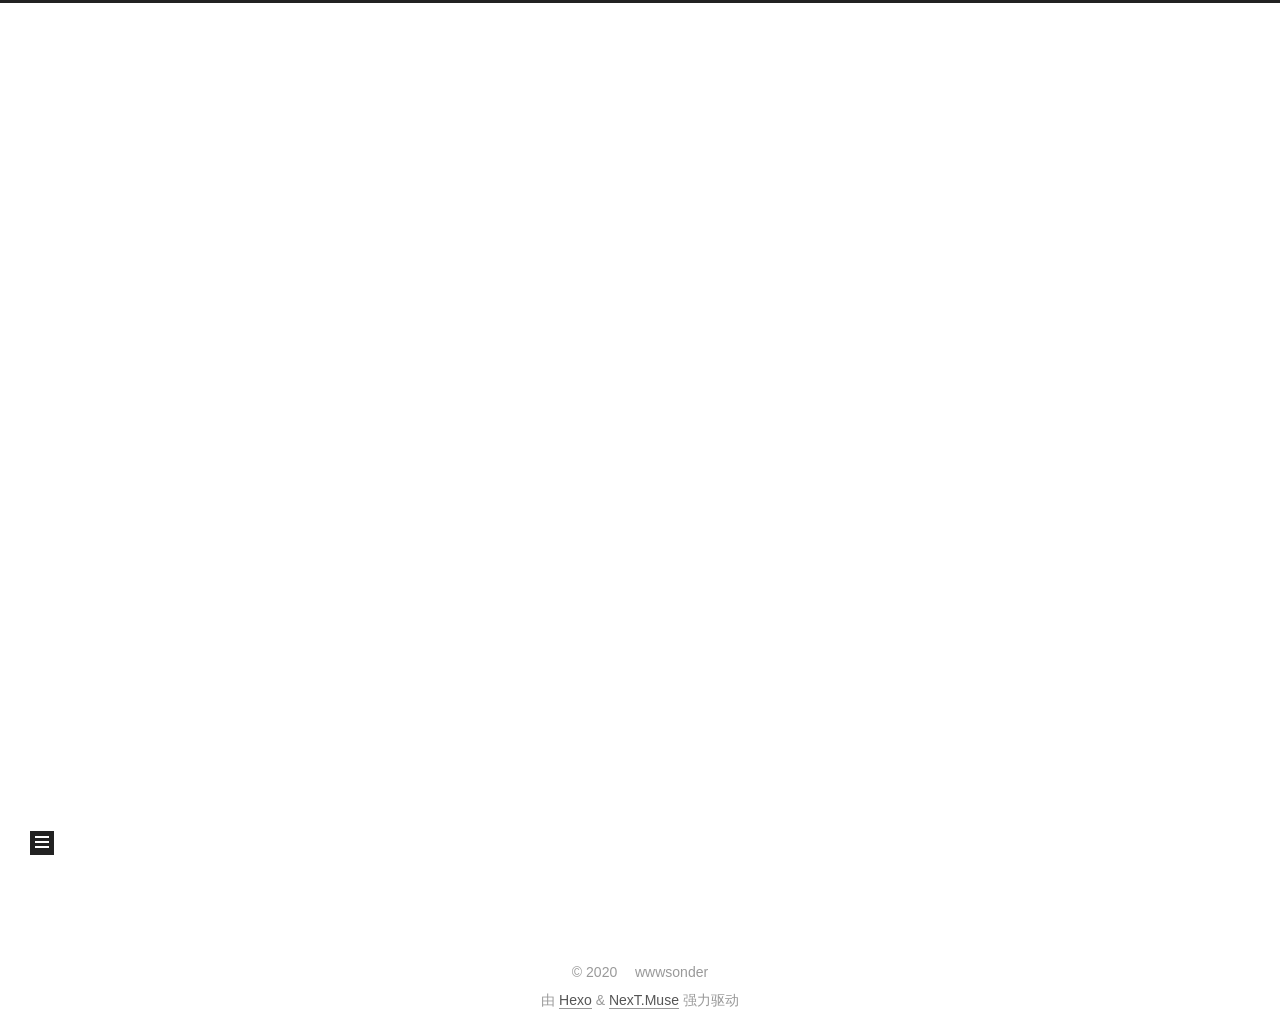
==== index.html @ 87270c8b "Site updated: 2020-07-28 03:51:58" ====
<!DOCTYPE html>
<html lang="zh-CN">
<head>
  <meta charset="UTF-8">
<meta name="viewport" content="width=device-width, initial-scale=1, maximum-scale=2">
<meta name="theme-color" content="#222">
<meta name="generator" content="Hexo 4.2.1">
  <link rel="apple-touch-icon" sizes="180x180" href="/images/apple-touch-icon-next.png">
  <link rel="icon" type="image/png" sizes="32x32" href="/images/favicon-32x32-next.png">
  <link rel="icon" type="image/png" sizes="16x16" href="/images/favicon-16x16-next.png">
  <link rel="mask-icon" href="/images/logo.svg" color="#222">

<link rel="stylesheet" href="/css/main.css">


<link rel="stylesheet" href="/lib/font-awesome/css/all.min.css">

<script id="hexo-configurations">
    var NexT = window.NexT || {};
    var CONFIG = {"hostname":"yoursite.com","root":"/","scheme":"Muse","version":"7.8.0","exturl":false,"sidebar":{"position":"left","display":"post","padding":18,"offset":12,"onmobile":false},"copycode":{"enable":false,"show_result":false,"style":null},"back2top":{"enable":true,"sidebar":false,"scrollpercent":false},"bookmark":{"enable":false,"color":"#222","save":"auto"},"fancybox":false,"mediumzoom":false,"lazyload":false,"pangu":false,"comments":{"style":"tabs","active":null,"storage":true,"lazyload":false,"nav":null},"algolia":{"hits":{"per_page":10},"labels":{"input_placeholder":"Search for Posts","hits_empty":"We didn't find any results for the search: ${query}","hits_stats":"${hits} results found in ${time} ms"}},"localsearch":{"enable":false,"trigger":"auto","top_n_per_article":1,"unescape":false,"preload":false},"motion":{"enable":true,"async":false,"transition":{"post_block":"fadeIn","post_header":"slideDownIn","post_body":"slideDownIn","coll_header":"slideLeftIn","sidebar":"slideUpIn"}}};
  </script>

  <meta name="description" content="测试一下">
<meta property="og:type" content="website">
<meta property="og:title" content="wwwsonder">
<meta property="og:url" content="http://yoursite.com/index.html">
<meta property="og:site_name" content="wwwsonder">
<meta property="og:description" content="测试一下">
<meta property="og:locale" content="zh_CN">
<meta property="article:author" content="wwwsonder">
<meta name="twitter:card" content="summary">

<link rel="canonical" href="http://yoursite.com/">


<script id="page-configurations">
  // https://hexo.io/docs/variables.html
  CONFIG.page = {
    sidebar: "",
    isHome : true,
    isPost : false,
    lang   : 'zh-CN'
  };
</script>

  <title>wwwsonder</title>
  






  <noscript>
  <style>
  .use-motion .brand,
  .use-motion .menu-item,
  .sidebar-inner,
  .use-motion .post-block,
  .use-motion .pagination,
  .use-motion .comments,
  .use-motion .post-header,
  .use-motion .post-body,
  .use-motion .collection-header { opacity: initial; }

  .use-motion .site-title,
  .use-motion .site-subtitle {
    opacity: initial;
    top: initial;
  }

  .use-motion .logo-line-before i { left: initial; }
  .use-motion .logo-line-after i { right: initial; }
  </style>
</noscript>

</head>

<body itemscope itemtype="http://schema.org/WebPage">
  <div class="container use-motion">
    <div class="headband"></div>

    <header class="header" itemscope itemtype="http://schema.org/WPHeader">
      <div class="header-inner"><div class="site-brand-container">
  <div class="site-nav-toggle">
    <div class="toggle" aria-label="切换导航栏">
      <span class="toggle-line toggle-line-first"></span>
      <span class="toggle-line toggle-line-middle"></span>
      <span class="toggle-line toggle-line-last"></span>
    </div>
  </div>

  <div class="site-meta">

    <a href="/" class="brand" rel="start">
      <span class="logo-line-before"><i></i></span>
      <h1 class="site-title">wwwsonder</h1>
      <span class="logo-line-after"><i></i></span>
    </a>
      <p class="site-subtitle" itemprop="description">夏忘机</p>
  </div>

  <div class="site-nav-right">
    <div class="toggle popup-trigger">
    </div>
  </div>
</div>




<nav class="site-nav">
  <ul id="menu" class="main-menu menu">
        <li class="menu-item menu-item-home">

    <a href="/" rel="section"><i class="fa fa-home fa-fw"></i>首页</a>

  </li>
        <li class="menu-item menu-item-archives">

    <a href="/archives/" rel="section"><i class="fa fa-archive fa-fw"></i>归档</a>

  </li>
  </ul>
</nav>




</div>
    </header>

    
  <div class="back-to-top">
    <i class="fa fa-arrow-up"></i>
    <span>0%</span>
  </div>


    <main class="main">
      <div class="main-inner">
        <div class="content-wrap">
          

          <div class="content index posts-expand">
            
      
  
  
  <article itemscope itemtype="http://schema.org/Article" class="post-block" lang="zh-CN">
    <link itemprop="mainEntityOfPage" href="http://yoursite.com/2020/07/28/%E5%BC%80%E5%BF%83%E6%B1%89%E5%A0%A1%E5%BA%97/">

    <span hidden itemprop="author" itemscope itemtype="http://schema.org/Person">
      <meta itemprop="image" content="/images/avatar.gif">
      <meta itemprop="name" content="wwwsonder">
      <meta itemprop="description" content="测试一下">
    </span>

    <span hidden itemprop="publisher" itemscope itemtype="http://schema.org/Organization">
      <meta itemprop="name" content="wwwsonder">
    </span>
      <header class="post-header">
        <h2 class="post-title" itemprop="name headline">
          
            <a href="/2020/07/28/%E5%BC%80%E5%BF%83%E6%B1%89%E5%A0%A1%E5%BA%97/" class="post-title-link" itemprop="url">开心汉堡店</a>
        </h2>

        <div class="post-meta">
            <span class="post-meta-item">
              <span class="post-meta-item-icon">
                <i class="far fa-calendar"></i>
              </span>
              <span class="post-meta-item-text">发表于</span>

              <time title="创建时间：2020-07-28 03:51:15" itemprop="dateCreated datePublished" datetime="2020-07-28T03:51:15+08:00">2020-07-28</time>
            </span>

          

        </div>
      </header>

    
    
    
    <div class="post-body" itemprop="articleBody">

      
          <p>开心汉堡店</p>
<p><img src="https://raw.githubusercontent.com/wwwsonder/ImageHosting/master/MBOsW78kK7D.jpg?token=AQLULP5TS2OM2IBVZEDFW4S7D4XQW" alt="三"></p>

      
    </div>

    
    
    
      <footer class="post-footer">
        <div class="post-eof"></div>
      </footer>
  </article>
  
  
  

      
  
  
  <article itemscope itemtype="http://schema.org/Article" class="post-block" lang="zh-CN">
    <link itemprop="mainEntityOfPage" href="http://yoursite.com/2020/07/22/hello,world/">

    <span hidden itemprop="author" itemscope itemtype="http://schema.org/Person">
      <meta itemprop="image" content="/images/avatar.gif">
      <meta itemprop="name" content="wwwsonder">
      <meta itemprop="description" content="测试一下">
    </span>

    <span hidden itemprop="publisher" itemscope itemtype="http://schema.org/Organization">
      <meta itemprop="name" content="wwwsonder">
    </span>
      <header class="post-header">
        <h2 class="post-title" itemprop="name headline">
          
            <a href="/2020/07/22/hello,world/" class="post-title-link" itemprop="url">hello,world</a>
        </h2>

        <div class="post-meta">
            <span class="post-meta-item">
              <span class="post-meta-item-icon">
                <i class="far fa-calendar"></i>
              </span>
              <span class="post-meta-item-text">发表于</span>

              <time title="创建时间：2020-07-22 20:30:23" itemprop="dateCreated datePublished" datetime="2020-07-22T20:30:23+08:00">2020-07-22</time>
            </span>

          

        </div>
      </header>

    
    
    
    <div class="post-body" itemprop="articleBody">

      
          <h2 id="hello-world"><a href="#hello-world" class="headerlink" title="hello,world"></a>hello,world</h2>
      
    </div>

    
    
    
      <footer class="post-footer">
        <div class="post-eof"></div>
      </footer>
  </article>
  
  
  


  



          </div>
          

<script>
  window.addEventListener('tabs:register', () => {
    let { activeClass } = CONFIG.comments;
    if (CONFIG.comments.storage) {
      activeClass = localStorage.getItem('comments_active') || activeClass;
    }
    if (activeClass) {
      let activeTab = document.querySelector(`a[href="#comment-${activeClass}"]`);
      if (activeTab) {
        activeTab.click();
      }
    }
  });
  if (CONFIG.comments.storage) {
    window.addEventListener('tabs:click', event => {
      if (!event.target.matches('.tabs-comment .tab-content .tab-pane')) return;
      let commentClass = event.target.classList[1];
      localStorage.setItem('comments_active', commentClass);
    });
  }
</script>

        </div>
          
  
  <div class="toggle sidebar-toggle">
    <span class="toggle-line toggle-line-first"></span>
    <span class="toggle-line toggle-line-middle"></span>
    <span class="toggle-line toggle-line-last"></span>
  </div>

  <aside class="sidebar">
    <div class="sidebar-inner">

      <ul class="sidebar-nav motion-element">
        <li class="sidebar-nav-toc">
          文章目录
        </li>
        <li class="sidebar-nav-overview">
          站点概览
        </li>
      </ul>

      <!--noindex-->
      <div class="post-toc-wrap sidebar-panel">
      </div>
      <!--/noindex-->

      <div class="site-overview-wrap sidebar-panel">
        <div class="site-author motion-element" itemprop="author" itemscope itemtype="http://schema.org/Person">
  <p class="site-author-name" itemprop="name">wwwsonder</p>
  <div class="site-description" itemprop="description">测试一下</div>
</div>
<div class="site-state-wrap motion-element">
  <nav class="site-state">
      <div class="site-state-item site-state-posts">
          <a href="/archives/">
        
          <span class="site-state-item-count">2</span>
          <span class="site-state-item-name">日志</span>
        </a>
      </div>
  </nav>
</div>



      </div>

    </div>
  </aside>
  <div id="sidebar-dimmer"></div>


      </div>
    </main>

    <footer class="footer">
      <div class="footer-inner">
        

        

<div class="copyright">
  
  &copy; 
  <span itemprop="copyrightYear">2020</span>
  <span class="with-love">
    <i class="fa fa-heart"></i>
  </span>
  <span class="author" itemprop="copyrightHolder">wwwsonder</span>
</div>
  <div class="powered-by">由 <a href="https://hexo.io/" class="theme-link" rel="noopener" target="_blank">Hexo</a> & <a href="https://muse.theme-next.org/" class="theme-link" rel="noopener" target="_blank">NexT.Muse</a> 强力驱动
  </div>

        








      </div>
    </footer>
  </div>

  
  <script src="/lib/anime.min.js"></script>
  <script src="/lib/velocity/velocity.min.js"></script>
  <script src="/lib/velocity/velocity.ui.min.js"></script>

<script src="/js/utils.js"></script>

<script src="/js/motion.js"></script>


<script src="/js/schemes/muse.js"></script>


<script src="/js/next-boot.js"></script>




  















  

  

</body>
</html>
---- css/main.css ----
:root {
  --body-bg-color: #fff;
  --content-bg-color: #fff;
  --card-bg-color: #f5f5f5;
  --text-color: #555;
  --blockquote-color: #666;
  --link-color: #555;
  --link-hover-color: #222;
  --brand-color: #fff;
  --brand-hover-color: #fff;
  --table-row-odd-bg-color: #f9f9f9;
  --table-row-hover-bg-color: #f5f5f5;
  --menu-item-bg-color: #f5f5f5;
  --btn-default-bg: #222;
  --btn-default-color: #fff;
  --btn-default-border-color: #222;
  --btn-default-hover-bg: #fff;
  --btn-default-hover-color: #222;
  --btn-default-hover-border-color: #222;
}
html {
  line-height: 1.15; /* 1 */
  -webkit-text-size-adjust: 100%; /* 2 */
}
body {
  margin: 0;
}
main {
  display: block;
}
h1 {
  font-size: 2em;
  margin: 0.67em 0;
}
hr {
  box-sizing: content-box; /* 1 */
  height: 0; /* 1 */
  overflow: visible; /* 2 */
}
pre {
  font-family: monospace, monospace; /* 1 */
  font-size: 1em; /* 2 */
}
a {
  background: transparent;
}
abbr[title] {
  border-bottom: none; /* 1 */
  text-decoration: underline; /* 2 */
  text-decoration: underline dotted; /* 2 */
}
b,
strong {
  font-weight: bolder;
}
code,
kbd,
samp {
  font-family: monospace, monospace; /* 1 */
  font-size: 1em; /* 2 */
}
small {
  font-size: 80%;
}
sub,
sup {
  font-size: 75%;
  line-height: 0;
  position: relative;
  vertical-align: baseline;
}
sub {
  bottom: -0.25em;
}
sup {
  top: -0.5em;
}
img {
  border-style: none;
}
button,
input,
optgroup,
select,
textarea {
  font-family: inherit; /* 1 */
  font-size: 100%; /* 1 */
  line-height: 1.15; /* 1 */
  margin: 0; /* 2 */
}
button,
input {
/* 1 */
  overflow: visible;
}
button,
select {
/* 1 */
  text-transform: none;
}
button,
[type='button'],
[type='reset'],
[type='submit'] {
  -webkit-appearance: button;
}
button::-moz-focus-inner,
[type='button']::-moz-focus-inner,
[type='reset']::-moz-focus-inner,
[type='submit']::-moz-focus-inner {
  border-style: none;
  padding: 0;
}
button:-moz-focusring,
[type='button']:-moz-focusring,
[type='reset']:-moz-focusring,
[type='submit']:-moz-focusring {
  outline: 1px dotted ButtonText;
}
fieldset {
  padding: 0.35em 0.75em 0.625em;
}
legend {
  box-sizing: border-box; /* 1 */
  color: inherit; /* 2 */
  display: table; /* 1 */
  max-width: 100%; /* 1 */
  padding: 0; /* 3 */
  white-space: normal; /* 1 */
}
progress {
  vertical-align: baseline;
}
textarea {
  overflow: auto;
}
[type='checkbox'],
[type='radio'] {
  box-sizing: border-box; /* 1 */
  padding: 0; /* 2 */
}
[type='number']::-webkit-inner-spin-button,
[type='number']::-webkit-outer-spin-button {
  height: auto;
}
[type='search'] {
  outline-offset: -2px; /* 2 */
  -webkit-appearance: textfield; /* 1 */
}
[type='search']::-webkit-search-decoration {
  -webkit-appearance: none;
}
::-webkit-file-upload-button {
  font: inherit; /* 2 */
  -webkit-appearance: button; /* 1 */
}
details {
  display: block;
}
summary {
  display: list-item;
}
template {
  display: none;
}
[hidden] {
  display: none;
}
::selection {
  background: #262a30;
  color: #eee;
}
html,
body {
  height: 100%;
}
body {
  background: var(--body-bg-color);
  color: var(--text-color);
  font-family: 'Lato', "PingFang SC", "Microsoft YaHei", sans-serif;
  font-size: 1em;
  line-height: 2;
}
@media (max-width: 991px) {
  body {
    padding-left: 0 !important;
    padding-right: 0 !important;
  }
}
h1,
h2,
h3,
h4,
h5,
h6 {
  font-family: 'Lato', "PingFang SC", "Microsoft YaHei", sans-serif;
  font-weight: bold;
  line-height: 1.5;
  margin: 20px 0 15px;
}
h1 {
  font-size: 1.5em;
}
h2 {
  font-size: 1.375em;
}
h3 {
  font-size: 1.25em;
}
h4 {
  font-size: 1.125em;
}
h5 {
  font-size: 1em;
}
h6 {
  font-size: 0.875em;
}
p {
  margin: 0 0 20px 0;
}
a,
span.exturl {
  border-bottom: 1px solid #999;
  color: var(--link-color);
  outline: 0;
  text-decoration: none;
  overflow-wrap: break-word;
  word-wrap: break-word;
  cursor: pointer;
}
a:hover,
span.exturl:hover {
  border-bottom-color: var(--link-hover-color);
  color: var(--link-hover-color);
}
iframe,
img,
video {
  display: block;
  margin-left: auto;
  margin-right: auto;
  max-width: 100%;
}
hr {
  background-image: repeating-linear-gradient(-45deg, #ddd, #ddd 4px, transparent 4px, transparent 8px);
  border: 0;
  height: 3px;
  margin: 40px 0;
}
blockquote {
  border-left: 4px solid #ddd;
  color: var(--blockquote-color);
  margin: 0;
  padding: 0 15px;
}
blockquote cite::before {
  content: '-';
  padding: 0 5px;
}
dt {
  font-weight: bold;
}
dd {
  margin: 0;
  padding: 0;
}
kbd {
  background-color: #f5f5f5;
  background-image: linear-gradient(#eee, #fff, #eee);
  border: 1px solid #ccc;
  border-radius: 0.2em;
  box-shadow: 0.1em 0.1em 0.2em rgba(0,0,0,0.1);
  color: #555;
  font-family: inherit;
  padding: 0.1em 0.3em;
  white-space: nowrap;
}
.table-container {
  overflow: auto;
}
table {
  border-collapse: collapse;
  border-spacing: 0;
  font-size: 0.875em;
  margin: 0 0 20px 0;
  width: 100%;
}
tbody tr:nth-of-type(odd) {
  background: var(--table-row-odd-bg-color);
}
tbody tr:hover {
  background: var(--table-row-hover-bg-color);
}
caption,
th,
td {
  font-weight: normal;
  padding: 8px;
  vertical-align: middle;
}
th,
td {
  border: 1px solid #ddd;
  border-bottom: 3px solid #ddd;
}
th {
  font-weight: 700;
  padding-bottom: 10px;
}
td {
  border-bottom-width: 1px;
}
.btn {
  background: var(--btn-default-bg);
  border: 2px solid var(--btn-default-border-color);
  border-radius: 0;
  color: var(--btn-default-color);
  display: inline-block;
  font-size: 0.875em;
  line-height: 2;
  padding: 0 20px;
  text-decoration: none;
  transition-property: background-color;
  transition-delay: 0s;
  transition-duration: 0.2s;
  transition-timing-function: ease-in-out;
}
.btn:hover {
  background: var(--btn-default-hover-bg);
  border-color: var(--btn-default-hover-border-color);
  color: var(--btn-default-hover-color);
}
.btn + .btn {
  margin: 0 0 8px 8px;
}
.btn .fa-fw {
  text-align: left;
  width: 1.285714285714286em;
}
.toggle {
  line-height: 0;
}
.toggle .toggle-line {
  background: #fff;
  display: inline-block;
  height: 2px;
  left: 0;
  position: relative;
  top: 0;
  transition: all 0.4s;
  vertical-align: top;
  width: 100%;
}
.toggle .toggle-line:not(:first-child) {
  margin-top: 3px;
}
.toggle.toggle-arrow .toggle-line-first {
  left: 50%;
  top: 2px;
  transform: rotate(45deg);
  width: 50%;
}
.toggle.toggle-arrow .toggle-line-middle {
  left: 2px;
  width: 90%;
}
.toggle.toggle-arrow .toggle-line-last {
  left: 50%;
  top: -2px;
  transform: rotate(-45deg);
  width: 50%;
}
.toggle.toggle-close .toggle-line-first {
  transform: rotate(-45deg);
  top: 5px;
}
.toggle.toggle-close .toggle-line-middle {
  opacity: 0;
}
.toggle.toggle-close .toggle-line-last {
  transform: rotate(45deg);
  top: -5px;
}
.highlight,
pre {
  background: #f7f7f7;
  color: #4d4d4c;
  line-height: 1.6;
  margin: 0 auto 20px;
}
pre,
code {
  font-family: consolas, Menlo, monospace, "PingFang SC", "Microsoft YaHei";
}
code {
  background: #eee;
  border-radius: 3px;
  color: #555;
  padding: 2px 4px;
  overflow-wrap: break-word;
  word-wrap: break-word;
}
.highlight *::selection {
  background: #d6d6d6;
}
.highlight pre {
  border: 0;
  margin: 0;
  padding: 10px 0;
}
.highlight table {
  border: 0;
  margin: 0;
  width: auto;
}
.highlight td {
  border: 0;
  padding: 0;
}
.highlight figcaption {
  background: #eff2f3;
  color: #4d4d4c;
  display: flex;
  font-size: 0.875em;
  justify-content: space-between;
  line-height: 1.2;
  padding: 0.5em;
}
.highlight figcaption a {
  color: #4d4d4c;
}
.highlight figcaption a:hover {
  border-bottom-color: #4d4d4c;
}
.highlight .gutter {
  -moz-user-select: none;
  -ms-user-select: none;
  -webkit-user-select: none;
  user-select: none;
}
.highlight .gutter pre {
  background: #eff2f3;
  color: #869194;
  padding-left: 10px;
  padding-right: 10px;
  text-align: right;
}
.highlight .code pre {
  background: #f7f7f7;
  padding-left: 10px;
  width: 100%;
}
.gist table {
  width: auto;
}
.gist table td {
  border: 0;
}
pre {
  overflow: auto;
  padding: 10px;
}
pre code {
  background: none;
  color: #4d4d4c;
  font-size: 0.875em;
  padding: 0;
  text-shadow: none;
}
pre .deletion {
  background: #fdd;
}
pre .addition {
  background: #dfd;
}
pre .meta {
  color: #eab700;
  -moz-user-select: none;
  -ms-user-select: none;
  -webkit-user-select: none;
  user-select: none;
}
pre .comment {
  color: #8e908c;
}
pre .variable,
pre .attribute,
pre .tag,
pre .name,
pre .regexp,
pre .ruby .constant,
pre .xml .tag .title,
pre .xml .pi,
pre .xml .doctype,
pre .html .doctype,
pre .css .id,
pre .css .class,
pre .css .pseudo {
  color: #c82829;
}
pre .number,
pre .preprocessor,
pre .built_in,
pre .builtin-name,
pre .literal,
pre .params,
pre .constant,
pre .command {
  color: #f5871f;
}
pre .ruby .class .title,
pre .css .rules .attribute,
pre .string,
pre .symbol,
pre .value,
pre .inheritance,
pre .header,
pre .ruby .symbol,
pre .xml .cdata,
pre .special,
pre .formula {
  color: #718c00;
}
pre .title,
pre .css .hexcolor {
  color: #3e999f;
}
pre .function,
pre .python .decorator,
pre .python .title,
pre .ruby .function .title,
pre .ruby .title .keyword,
pre .perl .sub,
pre .javascript .title,
pre .coffeescript .title {
  color: #4271ae;
}
pre .keyword,
pre .javascript .function {
  color: #8959a8;
}
.blockquote-center {
  border-left: none;
  margin: 40px 0;
  padding: 0;
  position: relative;
  text-align: center;
}
.blockquote-center .fa {
  display: block;
  opacity: 0.6;
  position: absolute;
  width: 100%;
}
.blockquote-center .fa-quote-left {
  border-top: 1px solid #ccc;
  text-align: left;
  top: -20px;
}
.blockquote-center .fa-quote-right {
  border-bottom: 1px solid #ccc;
  text-align: right;
  bottom: -20px;
}
.blockquote-center p,
.blockquote-center div {
  text-align: center;
}
.post-body .group-picture img {
  margin: 0 auto;
  padding: 0 3px;
}
.group-picture-row {
  margin-bottom: 6px;
  overflow: hidden;
}
.group-picture-column {
  float: left;
  margin-bottom: 10px;
}
.post-body .label {
  color: #555;
  display: inline;
  padding: 0 2px;
}
.post-body .label.default {
  background: #f0f0f0;
}
.post-body .label.primary {
  background: #efe6f7;
}
.post-body .label.info {
  background: #e5f2f8;
}
.post-body .label.success {
  background: #e7f4e9;
}
.post-body .label.warning {
  background: #fcf6e1;
}
.post-body .label.danger {
  background: #fae8eb;
}
.post-body .tabs {
  margin-bottom: 20px;
}
.post-body .tabs,
.tabs-comment {
  display: block;
  padding-top: 10px;
  position: relative;
}
.post-body .tabs ul.nav-tabs,
.tabs-comment ul.nav-tabs {
  display: flex;
  flex-wrap: wrap;
  margin: 0;
  margin-bottom: -1px;
  padding: 0;
}
@media (max-width: 413px) {
  .post-body .tabs ul.nav-tabs,
  .tabs-comment ul.nav-tabs {
    display: block;
    margin-bottom: 5px;
  }
}
.post-body .tabs ul.nav-tabs li.tab,
.tabs-comment ul.nav-tabs li.tab {
  border-bottom: 1px solid #ddd;
  border-left: 1px solid transparent;
  border-right: 1px solid transparent;
  border-top: 3px solid transparent;
  flex-grow: 1;
  list-style-type: none;
  border-radius: 0 0 0 0;
}
@media (max-width: 413px) {
  .post-body .tabs ul.nav-tabs li.tab,
  .tabs-comment ul.nav-tabs li.tab {
    border-bottom: 1px solid transparent;
    border-left: 3px solid transparent;
    border-right: 1px solid transparent;
    border-top: 1px solid transparent;
  }
}
@media (max-width: 413px) {
  .post-body .tabs ul.nav-tabs li.tab,
  .tabs-comment ul.nav-tabs li.tab {
    border-radius: 0;
  }
}
.post-body .tabs ul.nav-tabs li.tab a,
.tabs-comment ul.nav-tabs li.tab a {
  border-bottom: initial;
  display: block;
  line-height: 1.8;
  outline: 0;
  padding: 0.25em 0.75em;
  text-align: center;
  transition-delay: 0s;
  transition-duration: 0.2s;
  transition-timing-function: ease-out;
}
.post-body .tabs ul.nav-tabs li.tab a i,
.tabs-comment ul.nav-tabs li.tab a i {
  width: 1.285714285714286em;
}
.post-body .tabs ul.nav-tabs li.tab.active,
.tabs-comment ul.nav-tabs li.tab.active {
  border-bottom: 1px solid transparent;
  border-left: 1px solid #ddd;
  border-right: 1px solid #ddd;
  border-top: 3px solid #fc6423;
}
@media (max-width: 413px) {
  .post-body .tabs ul.nav-tabs li.tab.active,
  .tabs-comment ul.nav-tabs li.tab.active {
    border-bottom: 1px solid #ddd;
    border-left: 3px solid #fc6423;
    border-right: 1px solid #ddd;
    border-top: 1px solid #ddd;
  }
}
.post-body .tabs ul.nav-tabs li.tab.active a,
.tabs-comment ul.nav-tabs li.tab.active a {
  color: var(--link-color);
  cursor: default;
}
.post-body .tabs .tab-content .tab-pane,
.tabs-comment .tab-content .tab-pane {
  border: 1px solid #ddd;
  border-top: 0;
  padding: 20px 20px 0 20px;
  border-radius: 0;
}
.post-body .tabs .tab-content .tab-pane:not(.active),
.tabs-comment .tab-content .tab-pane:not(.active) {
  display: none;
}
.post-body .tabs .tab-content .tab-pane.active,
.tabs-comment .tab-content .tab-pane.active {
  display: block;
}
.post-body .tabs .tab-content .tab-pane.active:nth-of-type(1),
.tabs-comment .tab-content .tab-pane.active:nth-of-type(1) {
  border-radius: 0 0 0 0;
}
@media (max-width: 413px) {
  .post-body .tabs .tab-content .tab-pane.active:nth-of-type(1),
  .tabs-comment .tab-content .tab-pane.active:nth-of-type(1) {
    border-radius: 0;
  }
}
.post-body .note {
  border-radius: 3px;
  margin-bottom: 20px;
  padding: 1em;
  position: relative;
  border: 1px solid #eee;
  border-left-width: 5px;
}
.post-body .note h2,
.post-body .note h3,
.post-body .note h4,
.post-body .note h5,
.post-body .note h6 {
  margin-top: 0;
  border-bottom: initial;
  margin-bottom: 0;
  padding-top: 0;
}
.post-body .note p:first-child,
.post-body .note ul:first-child,
.post-body .note ol:first-child,
.post-body .note table:first-child,
.post-body .note pre:first-child,
.post-body .note blockquote:first-child,
.post-body .note img:first-child {
  margin-top: 0;
}
.post-body .note p:last-child,
.post-body .note ul:last-child,
.post-body .note ol:last-child,
.post-body .note table:last-child,
.post-body .note pre:last-child,
.post-body .note blockquote:last-child,
.post-body .note img:last-child {
  margin-bottom: 0;
}
.post-body .note.default {
  border-left-color: #777;
}
.post-body .note.default h2,
.post-body .note.default h3,
.post-body .note.default h4,
.post-body .note.default h5,
.post-body .note.default h6 {
  color: #777;
}
.post-body .note.primary {
  border-left-color: #6f42c1;
}
.post-body .note.primary h2,
.post-body .note.primary h3,
.post-body .note.primary h4,
.post-body .note.primary h5,
.post-body .note.primary h6 {
  color: #6f42c1;
}
.post-body .note.info {
  border-left-color: #428bca;
}
.post-body .note.info h2,
.post-body .note.info h3,
.post-body .note.info h4,
.post-body .note.info h5,
.post-body .note.info h6 {
  color: #428bca;
}
.post-body .note.success {
  border-left-color: #5cb85c;
}
.post-body .note.success h2,
.post-body .note.success h3,
.post-body .note.success h4,
.post-body .note.success h5,
.post-body .note.success h6 {
  color: #5cb85c;
}
.post-body .note.warning {
  border-left-color: #f0ad4e;
}
.post-body .note.warning h2,
.post-body .note.warning h3,
.post-body .note.warning h4,
.post-body .note.warning h5,
.post-body .note.warning h6 {
  color: #f0ad4e;
}
.post-body .note.danger {
  border-left-color: #d9534f;
}
.post-body .note.danger h2,
.post-body .note.danger h3,
.post-body .note.danger h4,
.post-body .note.danger h5,
.post-body .note.danger h6 {
  color: #d9534f;
}
.pagination .prev,
.pagination .next,
.pagination .page-number,
.pagination .space {
  display: inline-block;
  margin: 0 10px;
  padding: 0 11px;
  position: relative;
  top: -1px;
}
@media (max-width: 767px) {
  .pagination .prev,
  .pagination .next,
  .pagination .page-number,
  .pagination .space {
    margin: 0 5px;
  }
}
.pagination {
  border-top: 1px solid #eee;
  margin: 120px 0 0;
  text-align: center;
}
.pagination .prev,
.pagination .next,
.pagination .page-number {
  border-bottom: 0;
  border-top: 1px solid #eee;
  transition-property: border-color;
  transition-delay: 0s;
  transition-duration: 0.2s;
  transition-timing-function: ease-in-out;
}
.pagination .prev:hover,
.pagination .next:hover,
.pagination .page-number:hover {
  border-top-color: #222;
}
.pagination .space {
  margin: 0;
  padding: 0;
}
.pagination .prev {
  margin-left: 0;
}
.pagination .next {
  margin-right: 0;
}
.pagination .page-number.current {
  background: #ccc;
  border-top-color: #ccc;
  color: #fff;
}
@media (max-width: 767px) {
  .pagination {
    border-top: none;
  }
  .pagination .prev,
  .pagination .next,
  .pagination .page-number {
    border-bottom: 1px solid #eee;
    border-top: 0;
    margin-bottom: 10px;
    padding: 0 10px;
  }
  .pagination .prev:hover,
  .pagination .next:hover,
  .pagination .page-number:hover {
    border-bottom-color: #222;
  }
}
.comments {
  margin-top: 60px;
  overflow: hidden;
}
.comment-button-group {
  display: flex;
  flex-wrap: wrap-reverse;
  justify-content: center;
  margin: 1em 0;
}
.comment-button-group .comment-button {
  margin: 0.1em 0.2em;
}
.comment-button-group .comment-button.active {
  background: var(--btn-default-hover-bg);
  border-color: var(--btn-default-hover-border-color);
  color: var(--btn-default-hover-color);
}
.comment-position {
  display: none;
}
.comment-position.active {
  display: block;
}
.tabs-comment {
  background: var(--content-bg-color);
  margin-top: 4em;
  padding-top: 0;
}
.tabs-comment .comments {
  border: 0;
  box-shadow: none;
  margin-top: 0;
  padding-top: 0;
}
.container {
  min-height: 100%;
  position: relative;
}
.main-inner {
  margin: 0 auto;
  width: 700px;
}
@media (min-width: 1200px) {
  .main-inner {
    width: 800px;
  }
}
@media (min-width: 1600px) {
  .main-inner {
    width: 900px;
  }
}
@media (max-width: 767px) {
  .content-wrap {
    padding: 0 20px;
  }
}
.header {
  background: transparent;
}
.header-inner {
  margin: 0 auto;
  width: 700px;
}
@media (min-width: 1200px) {
  .header-inner {
    width: 800px;
  }
}
@media (min-width: 1600px) {
  .header-inner {
    width: 900px;
  }
}
.site-brand-container {
  display: flex;
  flex-shrink: 0;
  padding: 0 10px;
}
.headband {
  background: #222;
  height: 3px;
}
.site-meta {
  flex-grow: 1;
  text-align: center;
}
@media (max-width: 767px) {
  .site-meta {
    text-align: center;
  }
}
.brand {
  border-bottom: none;
  color: var(--brand-color);
  display: inline-block;
  line-height: 1.375em;
  padding: 0 40px;
  position: relative;
}
.brand:hover {
  color: var(--brand-hover-color);
}
.site-title {
  font-family: 'Lato', "PingFang SC", "Microsoft YaHei", sans-serif;
  font-size: 1.375em;
  font-weight: normal;
  margin: 0;
}
.site-subtitle {
  color: #999;
  font-size: 0.8125em;
  margin: 10px 0;
}
.use-motion .brand {
  opacity: 0;
}
.use-motion .site-title,
.use-motion .site-subtitle,
.use-motion .custom-logo-image {
  opacity: 0;
  position: relative;
  top: -10px;
}
.site-nav-toggle,
.site-nav-right {
  display: none;
}
@media (max-width: 767px) {
  .site-nav-toggle,
  .site-nav-right {
    display: flex;
    flex-direction: column;
    justify-content: center;
  }
}
.site-nav-toggle .toggle,
.site-nav-right .toggle {
  color: var(--text-color);
  padding: 10px;
  width: 22px;
}
.site-nav-toggle .toggle .toggle-line,
.site-nav-right .toggle .toggle-line {
  background: var(--text-color);
  border-radius: 1px;
}
.site-nav {
  display: block;
}
@media (max-width: 767px) {
  .site-nav {
    clear: both;
    display: none;
  }
}
.site-nav.site-nav-on {
  display: block;
}
.menu {
  margin-top: 20px;
  padding-left: 0;
  text-align: center;
}
.menu-item {
  display: inline-block;
  list-style: none;
  margin: 0 10px;
}
@media (max-width: 767px) {
  .menu-item {
    display: block;
    margin-top: 10px;
  }
  .menu-item.menu-item-search {
    display: none;
  }
}
.menu-item a,
.menu-item span.exturl {
  border-bottom: 0;
  display: block;
  font-size: 0.8125em;
  transition-property: border-color;
  transition-delay: 0s;
  transition-duration: 0.2s;
  transition-timing-function: ease-in-out;
}
@media (hover: none) {
  .menu-item a:hover,
  .menu-item span.exturl:hover {
    border-bottom-color: transparent !important;
  }
}
.menu-item .fa,
.menu-item .fab,
.menu-item .far,
.menu-item .fas {
  margin-right: 8px;
}
.menu-item .badge {
  display: inline-block;
  font-weight: bold;
  line-height: 1;
  margin-left: 0.35em;
  margin-top: 0.35em;
  text-align: center;
  white-space: nowrap;
}
@media (max-width: 767px) {
  .menu-item .badge {
    float: right;
    margin-left: 0;
  }
}
.menu-item-active a,
.menu .menu-item a:hover,
.menu .menu-item span.exturl:hover {
  background: var(--menu-item-bg-color);
}
.use-motion .menu-item {
  opacity: 0;
}
.sidebar {
  background: #222;
  bottom: 0;
  box-shadow: inset 0 2px 6px #000;
  position: fixed;
  top: 0;
}
@media (max-width: 991px) {
  .sidebar {
    display: none;
  }
}
.sidebar-inner {
  color: #999;
  padding: 18px 10px;
  text-align: center;
}
.cc-license {
  margin-top: 10px;
  text-align: center;
}
.cc-license .cc-opacity {
  border-bottom: none;
  opacity: 0.7;
}
.cc-license .cc-opacity:hover {
  opacity: 0.9;
}
.cc-license img {
  display: inline-block;
}
.site-author-image {
  border: 2px solid #333;
  display: block;
  margin: 0 auto;
  max-width: 96px;
  padding: 2px;
}
.site-author-name {
  color: #f5f5f5;
  font-weight: normal;
  margin: 5px 0 0;
  text-align: center;
}
.site-description {
  color: #999;
  font-size: 1em;
  margin-top: 5px;
  text-align: center;
}
.links-of-author {
  margin-top: 15px;
}
.links-of-author a,
.links-of-author span.exturl {
  border-bottom-color: #555;
  display: inline-block;
  font-size: 0.8125em;
  margin-bottom: 10px;
  margin-right: 10px;
  vertical-align: middle;
}
.links-of-author a::before,
.links-of-author span.exturl::before {
  background: #b82fff;
  border-radius: 50%;
  content: ' ';
  display: inline-block;
  height: 4px;
  margin-right: 3px;
  vertical-align: middle;
  width: 4px;
}
.sidebar-button {
  margin-top: 15px;
}
.sidebar-button a {
  border: 1px solid #fc6423;
  border-radius: 4px;
  color: #fc6423;
  display: inline-block;
  padding: 0 15px;
}
.sidebar-button a .fa,
.sidebar-button a .fab,
.sidebar-button a .far,
.sidebar-button a .fas {
  margin-right: 5px;
}
.sidebar-button a:hover {
  background: #fc6423;
  border: 1px solid #fc6423;
  color: #fff;
}
.sidebar-button a:hover .fa,
.sidebar-button a:hover .fab,
.sidebar-button a:hover .far,
.sidebar-button a:hover .fas {
  color: #fff;
}
.links-of-blogroll {
  font-size: 0.8125em;
  margin-top: 10px;
}
.links-of-blogroll-title {
  font-size: 0.875em;
  font-weight: 600;
  margin-top: 0;
}
.links-of-blogroll-list {
  list-style: none;
  margin: 0;
  padding: 0;
}
#sidebar-dimmer {
  display: none;
}
@media (max-width: 767px) {
  #sidebar-dimmer {
    background: #000;
    display: block;
    height: 100%;
    left: 100%;
    opacity: 0;
    position: fixed;
    top: 0;
    width: 100%;
    z-index: 1100;
  }
  .sidebar-active + #sidebar-dimmer {
    opacity: 0.7;
    transform: translateX(-100%);
    transition: opacity 0.5s;
  }
}
.sidebar-nav {
  margin: 0;
  padding-bottom: 20px;
  padding-left: 0;
}
.sidebar-nav li {
  border-bottom: 1px solid transparent;
  color: #666;
  cursor: pointer;
  display: inline-block;
  font-size: 0.875em;
}
.sidebar-nav li.sidebar-nav-overview {
  margin-left: 10px;
}
.sidebar-nav li:hover {
  color: #f5f5f5;
}
.sidebar-nav .sidebar-nav-active {
  border-bottom-color: #87daff;
  color: #87daff;
}
.sidebar-nav .sidebar-nav-active:hover {
  color: #87daff;
}
.sidebar-panel {
  display: none;
  overflow-x: hidden;
  overflow-y: auto;
}
.sidebar-panel-active {
  display: block;
}
.sidebar-toggle {
  background: #222;
  bottom: 45px;
  cursor: pointer;
  height: 14px;
  left: 30px;
  padding: 5px;
  position: fixed;
  width: 14px;
  z-index: 1300;
}
@media (max-width: 991px) {
  .sidebar-toggle {
    left: 20px;
    opacity: 0.8;
    display: none;
  }
}
.sidebar-toggle:hover .toggle-line {
  background: #87daff;
}
.post-toc {
  font-size: 0.875em;
}
.post-toc ol {
  list-style: none;
  margin: 0;
  padding: 0 2px 5px 10px;
  text-align: left;
}
.post-toc ol > ol {
  padding-left: 0;
}
.post-toc ol a {
  transition-property: all;
  transition-delay: 0s;
  transition-duration: 0.2s;
  transition-timing-function: ease-in-out;
}
.post-toc .nav-item {
  line-height: 1.8;
  overflow: hidden;
  text-overflow: ellipsis;
  white-space: nowrap;
}
.post-toc .nav .nav-child {
  display: none;
}
.post-toc .nav .active > .nav-child {
  display: block;
}
.post-toc .nav .active-current > .nav-child {
  display: block;
}
.post-toc .nav .active-current > .nav-child > .nav-item {
  display: block;
}
.post-toc .nav .active > a {
  border-bottom-color: #87daff;
  color: #87daff;
}
.post-toc .nav .active-current > a {
  color: #87daff;
}
.post-toc .nav .active-current > a:hover {
  color: #87daff;
}
.site-state {
  display: flex;
  justify-content: center;
  line-height: 1.4;
  margin-top: 10px;
  overflow: hidden;
  text-align: center;
  white-space: nowrap;
}
.site-state-item {
  padding: 0 15px;
}
.site-state-item:not(:first-child) {
  border-left: 1px solid #333;
}
.site-state-item a {
  border-bottom: none;
}
.site-state-item-count {
  display: block;
  font-size: 1.25em;
  font-weight: 600;
  text-align: center;
}
.site-state-item-name {
  color: inherit;
  font-size: 0.875em;
}
.footer {
  color: #999;
  font-size: 0.875em;
  padding: 20px 0;
}
.footer.footer-fixed {
  bottom: 0;
  left: 0;
  position: absolute;
  right: 0;
}
.footer-inner {
  box-sizing: border-box;
  margin: 0 auto;
  text-align: center;
  width: 700px;
}
@media (min-width: 1200px) {
  .footer-inner {
    width: 800px;
  }
}
@media (min-width: 1600px) {
  .footer-inner {
    width: 900px;
  }
}
.languages {
  display: inline-block;
  font-size: 1.125em;
  position: relative;
}
.languages .lang-select-label span {
  margin: 0 0.5em;
}
.languages .lang-select {
  height: 100%;
  left: 0;
  opacity: 0;
  position: absolute;
  top: 0;
  width: 100%;
}
.with-love {
  color: #ff0000;
  display: inline-block;
  margin: 0 5px;
}
.powered-by,
.theme-info {
  display: inline-block;
}
@-moz-keyframes iconAnimate {
  0%, 100% {
    transform: scale(1);
  }
  10%, 30% {
    transform: scale(0.9);
  }
  20%, 40%, 60%, 80% {
    transform: scale(1.1);
  }
  50%, 70% {
    transform: scale(1.1);
  }
}
@-webkit-keyframes iconAnimate {
  0%, 100% {
    transform: scale(1);
  }
  10%, 30% {
    transform: scale(0.9);
  }
  20%, 40%, 60%, 80% {
    transform: scale(1.1);
  }
  50%, 70% {
    transform: scale(1.1);
  }
}
@-o-keyframes iconAnimate {
  0%, 100% {
    transform: scale(1);
  }
  10%, 30% {
    transform: scale(0.9);
  }
  20%, 40%, 60%, 80% {
    transform: scale(1.1);
  }
  50%, 70% {
    transform: scale(1.1);
  }
}
@keyframes iconAnimate {
  0%, 100% {
    transform: scale(1);
  }
  10%, 30% {
    transform: scale(0.9);
  }
  20%, 40%, 60%, 80% {
    transform: scale(1.1);
  }
  50%, 70% {
    transform: scale(1.1);
  }
}
.back-to-top {
  font-size: 12px;
  text-align: center;
  transition-delay: 0s;
  transition-duration: 0.2s;
  transition-timing-function: ease-in-out;
}
.back-to-top {
  background: #222;
  bottom: -100px;
  box-sizing: border-box;
  color: #fff;
  cursor: pointer;
  left: 30px;
  opacity: 1;
  padding: 0 6px;
  position: fixed;
  transition-property: bottom;
  z-index: 1300;
  width: 24px;
}
.back-to-top span {
  display: none;
}
.back-to-top:hover {
  color: #87daff;
}
.back-to-top.back-to-top-on {
  bottom: 19px;
}
@media (max-width: 991px) {
  .back-to-top {
    left: 20px;
    opacity: 0.8;
  }
}
.post-body {
  font-family: 'Lato', "PingFang SC", "Microsoft YaHei", sans-serif;
  overflow-wrap: break-word;
  word-wrap: break-word;
}
@media (min-width: 1200px) {
  .post-body {
    font-size: 1.125em;
  }
}
.post-body .exturl .fa {
  font-size: 0.875em;
  margin-left: 4px;
}
.post-body .image-caption,
.post-body .figure .caption {
  color: #999;
  font-size: 0.875em;
  font-weight: bold;
  line-height: 1;
  margin: -20px auto 15px;
  text-align: center;
}
.post-sticky-flag {
  display: inline-block;
  transform: rotate(30deg);
}
.post-button {
  margin-top: 40px;
  text-align: center;
}
.use-motion .post-block,
.use-motion .pagination,
.use-motion .comments {
  opacity: 0;
}
.use-motion .post-header {
  opacity: 0;
}
.use-motion .post-body {
  opacity: 0;
}
.use-motion .collection-header {
  opacity: 0;
}
.posts-collapse {
  margin-left: 35px;
  position: relative;
}
@media (max-width: 767px) {
  .posts-collapse {
    margin-left: 0px;
    margin-right: 0px;
  }
}
.posts-collapse .collection-title {
  font-size: 1.125em;
  position: relative;
}
.posts-collapse .collection-title::before {
  background: #999;
  border: 1px solid #fff;
  border-radius: 50%;
  content: ' ';
  height: 10px;
  left: 0;
  margin-left: -6px;
  margin-top: -4px;
  position: absolute;
  top: 50%;
  width: 10px;
}
.posts-collapse .collection-year {
  font-size: 1.5em;
  font-weight: bold;
  margin: 60px 0;
  position: relative;
}
.posts-collapse .collection-year::before {
  background: #bbb;
  border-radius: 50%;
  content: ' ';
  height: 8px;
  left: 0;
  margin-left: -4px;
  margin-top: -4px;
  position: absolute;
  top: 50%;
  width: 8px;
}
.posts-collapse .collection-header {
  display: block;
  margin: 0 0 0 20px;
}
.posts-collapse .collection-header small {
  color: #bbb;
  margin-left: 5px;
}
.posts-collapse .post-header {
  border-bottom: 1px dashed #ccc;
  margin: 30px 0;
  padding-left: 15px;
  position: relative;
  transition-property: border;
  transition-delay: 0s;
  transition-duration: 0.2s;
  transition-timing-function: ease-in-out;
}
.posts-collapse .post-header::before {
  background: #bbb;
  border: 1px solid #fff;
  border-radius: 50%;
  content: ' ';
  height: 6px;
  left: 0;
  margin-left: -4px;
  position: absolute;
  top: 0.75em;
  transition-property: background;
  width: 6px;
  transition-delay: 0s;
  transition-duration: 0.2s;
  transition-timing-function: ease-in-out;
}
.posts-collapse .post-header:hover {
  border-bottom-color: #666;
}
.posts-collapse .post-header:hover::before {
  background: #222;
}
.posts-collapse .post-meta {
  display: inline;
  font-size: 0.75em;
  margin-right: 10px;
}
.posts-collapse .post-title {
  display: inline;
}
.posts-collapse .post-title a,
.posts-collapse .post-title span.exturl {
  border-bottom: none;
  color: var(--link-color);
}
.posts-collapse .post-title .fa-external-link-alt {
  font-size: 0.875em;
  margin-left: 5px;
}
.posts-collapse::before {
  background: #f5f5f5;
  content: ' ';
  height: 100%;
  left: 0;
  margin-left: -2px;
  position: absolute;
  top: 1.25em;
  width: 4px;
}
.post-eof {
  background: #ccc;
  height: 1px;
  margin: 80px auto 60px;
  text-align: center;
  width: 8%;
}
.post-block:last-of-type .post-eof {
  display: none;
}
.content {
  padding-top: 40px;
}
@media (min-width: 992px) {
  .post-body {
    text-align: justify;
  }
}
@media (max-width: 991px) {
  .post-body {
    text-align: justify;
  }
}
.post-body h1,
.post-body h2,
.post-body h3,
.post-body h4,
.post-body h5,
.post-body h6 {
  padding-top: 10px;
}
.post-body h1 .header-anchor,
.post-body h2 .header-anchor,
.post-body h3 .header-anchor,
.post-body h4 .header-anchor,
.post-body h5 .header-anchor,
.post-body h6 .header-anchor {
  border-bottom-style: none;
  color: #ccc;
  float: right;
  margin-left: 10px;
  visibility: hidden;
}
.post-body h1 .header-anchor:hover,
.post-body h2 .header-anchor:hover,
.post-body h3 .header-anchor:hover,
.post-body h4 .header-anchor:hover,
.post-body h5 .header-anchor:hover,
.post-body h6 .header-anchor:hover {
  color: inherit;
}
.post-body h1:hover .header-anchor,
.post-body h2:hover .header-anchor,
.post-body h3:hover .header-anchor,
.post-body h4:hover .header-anchor,
.post-body h5:hover .header-anchor,
.post-body h6:hover .header-anchor {
  visibility: visible;
}
.post-body iframe,
.post-body img,
.post-body video {
  margin-bottom: 20px;
}
.post-body .video-container {
  height: 0;
  margin-bottom: 20px;
  overflow: hidden;
  padding-top: 75%;
  position: relative;
  width: 100%;
}
.post-body .video-container iframe,
.post-body .video-container object,
.post-body .video-container embed {
  height: 100%;
  left: 0;
  margin: 0;
  position: absolute;
  top: 0;
  width: 100%;
}
.post-gallery {
  align-items: center;
  display: grid;
  grid-gap: 10px;
  grid-template-columns: 1fr 1fr 1fr;
  margin-bottom: 20px;
}
@media (max-width: 767px) {
  .post-gallery {
    grid-template-columns: 1fr 1fr;
  }
}
.post-gallery a {
  border: 0;
}
.post-gallery img {
  margin: 0;
}
.posts-expand .post-header {
  font-size: 1.125em;
}
.posts-expand .post-title {
  font-size: 1.5em;
  font-weight: normal;
  margin: initial;
  text-align: center;
  overflow-wrap: break-word;
  word-wrap: break-word;
}
.posts-expand .post-title-link {
  border-bottom: none;
  color: var(--link-color);
  display: inline-block;
  position: relative;
  vertical-align: top;
}
.posts-expand .post-title-link::before {
  background: var(--link-color);
  bottom: 0;
  content: '';
  height: 2px;
  left: 0;
  position: absolute;
  transform: scaleX(0);
  visibility: hidden;
  width: 100%;
  transition-delay: 0s;
  transition-duration: 0.2s;
  transition-timing-function: ease-in-out;
}
.posts-expand .post-title-link:hover::before {
  transform: scaleX(1);
  visibility: visible;
}
.posts-expand .post-title-link .fa-external-link-alt {
  font-size: 0.875em;
  margin-left: 5px;
}
.posts-expand .post-meta {
  color: #999;
  font-family: 'Lato', "PingFang SC", "Microsoft YaHei", sans-serif;
  font-size: 0.75em;
  margin: 3px 0 60px 0;
  text-align: center;
}
.posts-expand .post-meta .post-description {
  font-size: 0.875em;
  margin-top: 2px;
}
.posts-expand .post-meta time {
  border-bottom: 1px dashed #999;
  cursor: pointer;
}
.post-meta .post-meta-item + .post-meta-item::before {
  content: '|';
  margin: 0 0.5em;
}
.post-meta-divider {
  margin: 0 0.5em;
}
.post-meta-item-icon {
  margin-right: 3px;
}
@media (max-width: 991px) {
  .post-meta-item-icon {
    display: inline-block;
  }
}
@media (max-width: 991px) {
  .post-meta-item-text {
    display: none;
  }
}
.post-nav {
  border-top: 1px solid #eee;
  display: flex;
  justify-content: space-between;
  margin-top: 15px;
  padding: 10px 5px 0;
}
.post-nav-item {
  flex: 1;
}
.post-nav-item a {
  border-bottom: none;
  display: block;
  font-size: 0.875em;
  line-height: 1.6;
  position: relative;
}
.post-nav-item a:active {
  top: 2px;
}
.post-nav-item .fa {
  font-size: 0.75em;
}
.post-nav-item:first-child {
  margin-right: 15px;
}
.post-nav-item:first-child .fa {
  margin-right: 5px;
}
.post-nav-item:last-child {
  margin-left: 15px;
  text-align: right;
}
.post-nav-item:last-child .fa {
  margin-left: 5px;
}
.rtl.post-body p,
.rtl.post-body a,
.rtl.post-body h1,
.rtl.post-body h2,
.rtl.post-body h3,
.rtl.post-body h4,
.rtl.post-body h5,
.rtl.post-body h6,
.rtl.post-body li,
.rtl.post-body ul,
.rtl.post-body ol {
  direction: rtl;
  font-family: UKIJ Ekran;
}
.rtl.post-title {
  font-family: UKIJ Ekran;
}
.post-tags {
  margin-top: 40px;
  text-align: center;
}
.post-tags a {
  display: inline-block;
  font-size: 0.8125em;
}
.post-tags a:not(:last-child) {
  margin-right: 10px;
}
.post-widgets {
  border-top: 1px solid #eee;
  margin-top: 15px;
  text-align: center;
}
.wp_rating {
  height: 20px;
  line-height: 20px;
  margin-top: 10px;
  padding-top: 6px;
  text-align: center;
}
.social-like {
  display: flex;
  font-size: 0.875em;
  justify-content: center;
  text-align: center;
}
.reward-container {
  margin: 20px auto;
  padding: 10px 0;
  text-align: center;
  width: 90%;
}
.reward-container button {
  background: transparent;
  border: 1px solid #fc6423;
  border-radius: 0;
  color: #fc6423;
  cursor: pointer;
  line-height: 2;
  outline: 0;
  padding: 0 15px;
  vertical-align: text-top;
}
.reward-container button:hover {
  background: #fc6423;
  border: 1px solid transparent;
  color: #fa9366;
}
#qr {
  padding-top: 20px;
}
#qr a {
  border: 0;
}
#qr img {
  display: inline-block;
  margin: 0.8em 2em 0 2em;
  max-width: 100%;
  width: 180px;
}
#qr p {
  text-align: center;
}
.category-all-page .category-all-title {
  text-align: center;
}
.category-all-page .category-all {
  margin-top: 20px;
}
.category-all-page .category-list {
  list-style: none;
  margin: 0;
  padding: 0;
}
.category-all-page .category-list-item {
  margin: 5px 10px;
}
.category-all-page .category-list-count {
  color: #bbb;
}
.category-all-page .category-list-count::before {
  content: ' (';
  display: inline;
}
.category-all-page .category-list-count::after {
  content: ') ';
  display: inline;
}
.category-all-page .category-list-child {
  padding-left: 10px;
}
.event-list {
  padding: 0;
}
.event-list hr {
  background: #222;
  margin: 20px 0 45px 0;
}
.event-list hr::after {
  background: #222;
  color: #fff;
  content: 'NOW';
  display: inline-block;
  font-weight: bold;
  padding: 0 5px;
  text-align: right;
}
.event-list .event {
  background: #222;
  margin: 20px 0;
  min-height: 40px;
  padding: 15px 0 15px 10px;
}
.event-list .event .event-summary {
  color: #fff;
  margin: 0;
  padding-bottom: 3px;
}
.event-list .event .event-summary::before {
  animation: dot-flash 1s alternate infinite ease-in-out;
  color: #fff;
  content: '\f111';
  display: inline-block;
  font-size: 10px;
  margin-right: 25px;
  vertical-align: middle;
  font-family: 'Font Awesome 5 Free';
  font-weight: 900;
}
.event-list .event .event-relative-time {
  color: #bbb;
  display: inline-block;
  font-size: 12px;
  font-weight: normal;
  padding-left: 12px;
}
.event-list .event .event-details {
  color: #fff;
  display: block;
  line-height: 18px;
  margin-left: 56px;
  padding-bottom: 6px;
  padding-top: 3px;
  text-indent: -24px;
}
.event-list .event .event-details::before {
  color: #fff;
  display: inline-block;
  margin-right: 9px;
  text-align: center;
  text-indent: 0;
  width: 14px;
  font-family: 'Font Awesome 5 Free';
  font-weight: 900;
}
.event-list .event .event-details.event-location::before {
  content: '\f041';
}
.event-list .event .event-details.event-duration::before {
  content: '\f017';
}
.event-list .event-past {
  background: #f5f5f5;
}
.event-list .event-past .event-summary,
.event-list .event-past .event-details {
  color: #bbb;
  opacity: 0.9;
}
.event-list .event-past .event-summary::before,
.event-list .event-past .event-details::before {
  animation: none;
  color: #bbb;
}
@-moz-keyframes dot-flash {
  from {
    opacity: 1;
    transform: scale(1);
  }
  to {
    opacity: 0;
    transform: scale(0.8);
  }
}
@-webkit-keyframes dot-flash {
  from {
    opacity: 1;
    transform: scale(1);
  }
  to {
    opacity: 0;
    transform: scale(0.8);
  }
}
@-o-keyframes dot-flash {
  from {
    opacity: 1;
    transform: scale(1);
  }
  to {
    opacity: 0;
    transform: scale(0.8);
  }
}
@keyframes dot-flash {
  from {
    opacity: 1;
    transform: scale(1);
  }
  to {
    opacity: 0;
    transform: scale(0.8);
  }
}
ul.breadcrumb {
  font-size: 0.75em;
  list-style: none;
  margin: 1em 0;
  padding: 0 2em;
  text-align: center;
}
ul.breadcrumb li {
  display: inline;
}
ul.breadcrumb li + li::before {
  content: '/\00a0';
  font-weight: normal;
  padding: 0.5em;
}
ul.breadcrumb li + li:last-child {
  font-weight: bold;
}
.tag-cloud {
  text-align: center;
}
.tag-cloud a {
  display: inline-block;
  margin: 10px;
}
.tag-cloud a:hover {
  color: var(--link-hover-color) !important;
}
@media (max-width: 767px) {
  .header-inner,
  .main-inner,
  .footer-inner {
    width: auto;
  }
}
.header-inner {
  padding-top: 100px;
}
@media (max-width: 767px) {
  .header-inner {
    padding-top: 50px;
  }
}
.main-inner {
  padding-bottom: 60px;
}
.content {
  padding-top: 70px;
}
@media (max-width: 767px) {
  .content {
    padding-top: 35px;
  }
}
embed {
  display: block;
  margin: 0 auto 25px auto;
}
.custom-logo .site-meta-headline {
  text-align: center;
}
.custom-logo .site-title {
  color: #222;
  margin: 10px auto 0;
}
.custom-logo .site-title a {
  border: 0;
}
.custom-logo-image {
  background: #fff;
  margin: 0 auto;
  max-width: 150px;
  padding: 5px;
}
.brand {
  background: var(--btn-default-bg);
}
@media (max-width: 767px) {
  .site-nav {
    border-bottom: 1px solid #ddd;
    border-top: 1px solid #ddd;
    left: 0;
    margin: 0;
    padding: 0;
    width: 100%;
  }
}
@media (max-width: 767px) {
  .menu {
    text-align: left;
  }
}
.menu-item-active a,
.menu .menu-item a:hover,
.menu .menu-item span.exturl:hover {
  background: transparent;
  border-bottom: 1px solid var(--link-hover-color) !important;
}
@media (max-width: 767px) {
  .menu-item-active a,
  .menu .menu-item a:hover,
  .menu .menu-item span.exturl:hover {
    border-bottom: 1px dotted #ddd !important;
  }
}
@media (max-width: 767px) {
  .menu .menu-item {
    margin: 0 10px;
  }
}
.menu .menu-item a,
.menu .menu-item span.exturl {
  border-bottom: 1px solid transparent;
}
@media (max-width: 767px) {
  .menu .menu-item a,
  .menu .menu-item span.exturl {
    padding: 5px 10px;
  }
}
@media (min-width: 768px) {
  .menu .menu-item .fa,
  .menu .menu-item .fab,
  .menu .menu-item .far,
  .menu .menu-item .fas {
    display: block;
    line-height: 2;
    margin-right: 0;
    width: 100%;
  }
}
.menu .menu-item .badge {
  background: #eee;
  padding: 1px 4px;
}
.sub-menu {
  margin: 10px 0;
}
.sub-menu .menu-item {
  display: inline-block;
}
.sidebar {
  left: -320px;
}
.sidebar.sidebar-active {
  left: 0;
}
.sidebar {
  width: 320px;
  z-index: 1200;
  transition-delay: 0s;
  transition-duration: 0.2s;
  transition-timing-function: ease-out;
}
.sidebar a,
.sidebar span.exturl {
  border-bottom-color: #555;
  color: #999;
}
.sidebar a:hover,
.sidebar span.exturl:hover {
  border-bottom-color: #eee;
  color: #eee;
}
.links-of-blogroll-item {
  padding: 2px 10px;
}
.links-of-blogroll-item a,
.links-of-blogroll-item span.exturl {
  box-sizing: border-box;
  display: inline-block;
  max-width: 280px;
  overflow: hidden;
  text-overflow: ellipsis;
  white-space: nowrap;
}
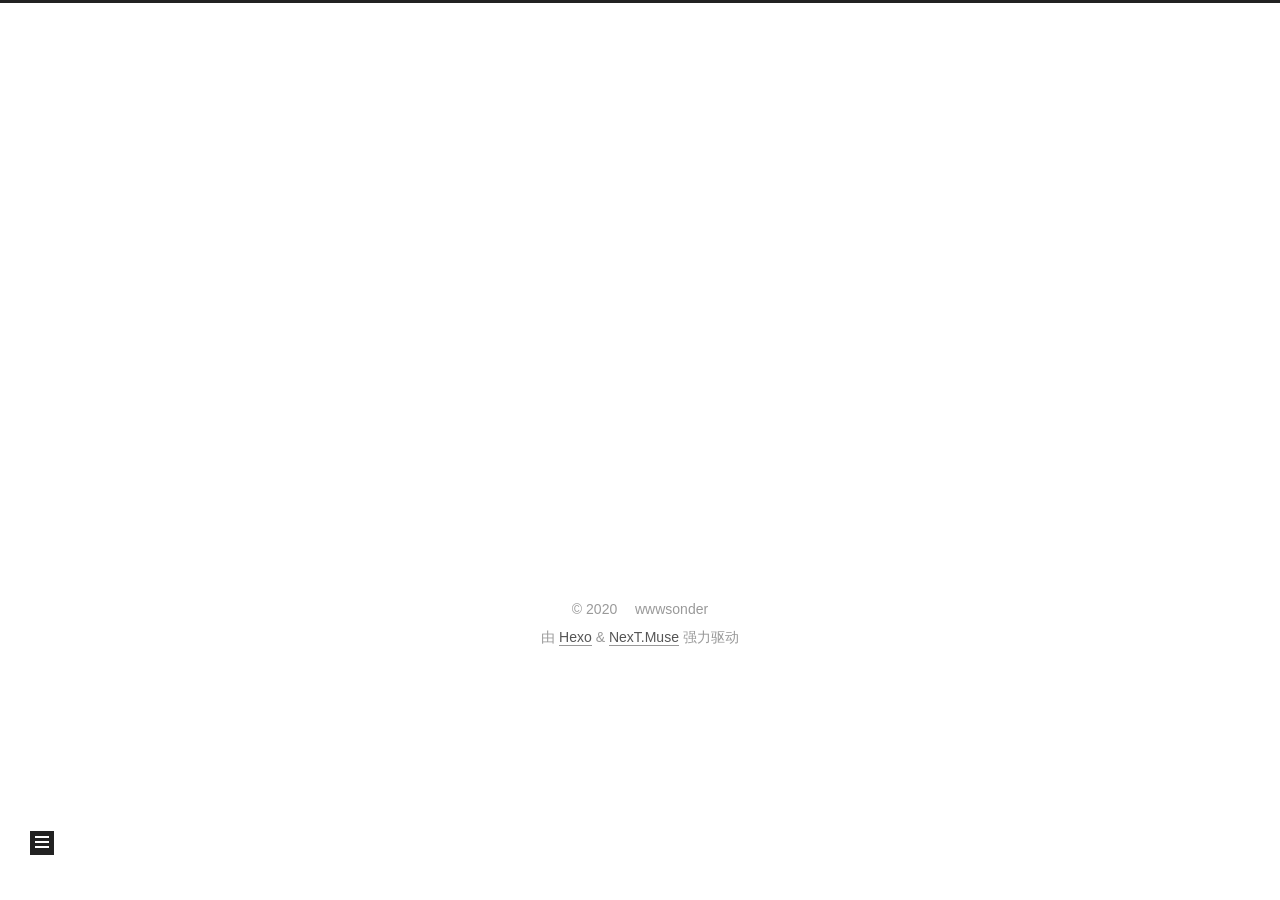
==== commit e328442c: "Site updated: 2020-07-28 03:57:08" ====
--- a/index.html
+++ b/index.html
@@ -144,65 +144,6 @@
 
           <div class="content index posts-expand">
             
-      
-  
-  
-  <article itemscope itemtype="http://schema.org/Article" class="post-block" lang="zh-CN">
-    <link itemprop="mainEntityOfPage" href="http://yoursite.com/2020/07/28/%E5%BC%80%E5%BF%83%E6%B1%89%E5%A0%A1%E5%BA%97/">
-
-    <span hidden itemprop="author" itemscope itemtype="http://schema.org/Person">
-      <meta itemprop="image" content="/images/avatar.gif">
-      <meta itemprop="name" content="wwwsonder">
-      <meta itemprop="description" content="测试一下">
-    </span>
-
-    <span hidden itemprop="publisher" itemscope itemtype="http://schema.org/Organization">
-      <meta itemprop="name" content="wwwsonder">
-    </span>
-      <header class="post-header">
-        <h2 class="post-title" itemprop="name headline">
-          
-            <a href="/2020/07/28/%E5%BC%80%E5%BF%83%E6%B1%89%E5%A0%A1%E5%BA%97/" class="post-title-link" itemprop="url">开心汉堡店</a>
-        </h2>
-
-        <div class="post-meta">
-            <span class="post-meta-item">
-              <span class="post-meta-item-icon">
-                <i class="far fa-calendar"></i>
-              </span>
-              <span class="post-meta-item-text">发表于</span>
-
-              <time title="创建时间：2020-07-28 03:51:15" itemprop="dateCreated datePublished" datetime="2020-07-28T03:51:15+08:00">2020-07-28</time>
-            </span>
-
-          
-
-        </div>
-      </header>
-
-    
-    
-    
-    <div class="post-body" itemprop="articleBody">
-
-      
-          <p>开心汉堡店</p>
-<p><img src="https://raw.githubusercontent.com/wwwsonder/ImageHosting/master/MBOsW78kK7D.jpg?token=AQLULP5TS2OM2IBVZEDFW4S7D4XQW" alt="三"></p>
-
-      
-    </div>
-
-    
-    
-    
-      <footer class="post-footer">
-        <div class="post-eof"></div>
-      </footer>
-  </article>
-  
-  
-  
-
       
   
   
@@ -326,7 +267,7 @@
       <div class="site-state-item site-state-posts">
           <a href="/archives/">
         
-          <span class="site-state-item-count">2</span>
+          <span class="site-state-item-count">1</span>
           <span class="site-state-item-name">日志</span>
         </a>
       </div>
--- a/css/main.css
+++ b/css/main.css
@@ -1168,7 +1168,7 @@
 }
 .links-of-author a::before,
 .links-of-author span.exturl::before {
-  background: #b82fff;
+  background: #7ca1d4;
   border-radius: 50%;
   content: ' ';
   display: inline-block;
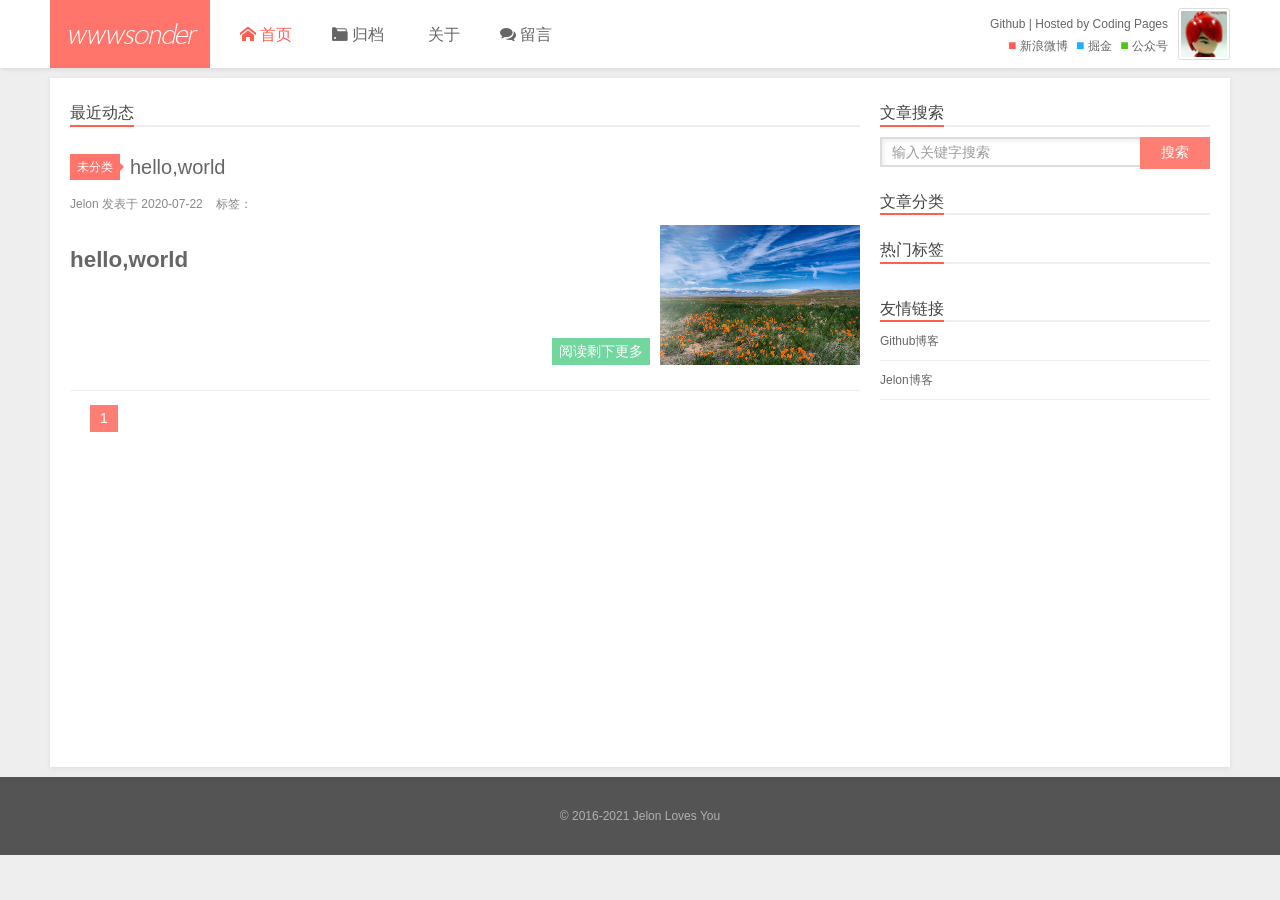
==== commit 9b723693: "Site updated: 2021-01-31 01:53:54" ====
--- a/index.html
+++ b/index.html
@@ -1,359 +1,269 @@
-<!DOCTYPE html>
+<!doctype html>
 <html lang="zh-CN">
 <head>
-  <meta charset="UTF-8">
-<meta name="viewport" content="width=device-width, initial-scale=1, maximum-scale=2">
-<meta name="theme-color" content="#222">
-<meta name="generator" content="Hexo 4.2.1">
-  <link rel="apple-touch-icon" sizes="180x180" href="/images/apple-touch-icon-next.png">
-  <link rel="icon" type="image/png" sizes="32x32" href="/images/favicon-32x32-next.png">
-  <link rel="icon" type="image/png" sizes="16x16" href="/images/favicon-16x16-next.png">
-  <link rel="mask-icon" href="/images/logo.svg" color="#222">
-
-<link rel="stylesheet" href="/css/main.css">
-
-
-<link rel="stylesheet" href="/lib/font-awesome/css/all.min.css">
-
-<script id="hexo-configurations">
-    var NexT = window.NexT || {};
-    var CONFIG = {"hostname":"yoursite.com","root":"/","scheme":"Muse","version":"7.8.0","exturl":false,"sidebar":{"position":"left","display":"post","padding":18,"offset":12,"onmobile":false},"copycode":{"enable":false,"show_result":false,"style":null},"back2top":{"enable":true,"sidebar":false,"scrollpercent":false},"bookmark":{"enable":false,"color":"#222","save":"auto"},"fancybox":false,"mediumzoom":false,"lazyload":false,"pangu":false,"comments":{"style":"tabs","active":null,"storage":true,"lazyload":false,"nav":null},"algolia":{"hits":{"per_page":10},"labels":{"input_placeholder":"Search for Posts","hits_empty":"We didn't find any results for the search: ${query}","hits_stats":"${hits} results found in ${time} ms"}},"localsearch":{"enable":false,"trigger":"auto","top_n_per_article":1,"unescape":false,"preload":false},"motion":{"enable":true,"async":false,"transition":{"post_block":"fadeIn","post_header":"slideDownIn","post_body":"slideDownIn","coll_header":"slideLeftIn","sidebar":"slideUpIn"}}};
-  </script>
-
-  <meta name="description" content="测试一下">
-<meta property="og:type" content="website">
-<meta property="og:title" content="wwwsonder">
-<meta property="og:url" content="http://yoursite.com/index.html">
-<meta property="og:site_name" content="wwwsonder">
-<meta property="og:description" content="测试一下">
-<meta property="og:locale" content="zh_CN">
-<meta property="article:author" content="wwwsonder">
-<meta name="twitter:card" content="summary">
-
-<link rel="canonical" href="http://yoursite.com/">
-
-
-<script id="page-configurations">
-  // https://hexo.io/docs/variables.html
-  CONFIG.page = {
-    sidebar: "",
-    isHome : true,
-    isPost : false,
-    lang   : 'zh-CN'
-  };
-</script>
-
-  <title>wwwsonder</title>
+    <meta charset="UTF-8" >
+    <meta http-equiv="X-UA-Compatible" content="IE=11,IE=10,IE=9,IE=8" >
+    <meta name="baidu-site-verification" content="dIcXMeY8Ya" />
+    
+    <title>wwwsonder</title>
+    <meta name="viewport" content="width=device-width, initial-scale=1, maximum-scale=1, user-scalable=0" >
+    <meta name="keywords" content="Jelon, 前端, Web, 张德龙, 前端开发" >
+    <meta name="description" content="Jelon个人前端小站" >
+
+    
+    <link rel="alternative" href="/atom.xml" title="wwwsonder" type="application/atom+xml" >
+    
+    
+    <link rel="icon" href="/favicon.ico" >
+    
+    
+<link rel="stylesheet" href="/css/style.css?v=1612029225783.css">
+
+    <!--[if lt IE 9]>
+    
+<script src="/js/html5.js"></script>
+
+    <![endif]-->
+    
+
+<meta name="generator" content="Hexo 4.2.1"></head>
+
+<body class="home">
+    <!--[if lt IE 9]>
+    <div class="browsehappy">
+        当前网页 <strong>不支持</strong>
+        你正在使用的浏览器. 为了正常的访问, 请 <a href="http://browsehappy.com/" target="_blank" rel="noopener">升级你的浏览器</a>.
+    </div>
+    <![endif]-->
+
+    <!-- 博客头部 -->
+    <header class="header">
+    <section class="container header-main">
+        <div class="logo">
+            <a href="/">
+                <div class="cover">
+                    <span class="name">wwwsonder</span>
+                    <span class="description">夏忘机</span>
+                </div>
+            </a>
+        </div>
+        <div class="dropnav iconfont icon-nav" id="JELON__btnDropNav"></div>
+        <ul class="menu hidden" id="JELON__menu">
+            
+            <li rel="/index.html" class="item current">
+                <a href="/" title="首页" class="iconfont icon-home">&nbsp;首页</a>
+            </li>
+            
+            <li rel="/index.html" class="item ">
+                <a href="/archives/" title="归档" class="iconfont icon-archives">&nbsp;归档</a>
+            </li>
+            
+            <li rel="/index.html" class="item ">
+                <a href="/about/" title="关于" class="iconfont icon-about">&nbsp;关于</a>
+            </li>
+            
+            <li rel="/index.html" class="item ">
+                <a href="/comment/" title="留言" class="iconfont icon-comment">&nbsp;留言</a>
+            </li>
+            
+        </ul>
+        <div class="profile clearfix">
+            <div class="feeds fl">
+                
+                
+                <p class="links">
+                    
+                        <a href="https://github.com/jangdelong" target="_blank">Github</a>
+                        |
+                    
+                        <a href="https://pages.coding.me" target="_blank">Hosted by Coding Pages</a>
+                        
+                    
+                </p>
+                <p class="sns">
+                    
+                        <a href="http://weibo.com/jangdelong" class="sinaweibo" target="_blank"><b>■</b> 新浪微博</a>
+                    
+                        <a href="https://juejin.im/user/3984285869282919" class="qqweibo" target="_blank"><b>■</b> 掘金</a>
+                    
+                    <a href="javascript: void(0);" class="wechat">
+                        <b>■</b>
+                        公众号
+                        <span class="popover">
+                            <img src="/img/wechat_mp.jpg" width="120" height="120" alt="我的微信订阅号">
+                            <i class="arrow"></i>
+                        </span>
+                    </a>
+                </p>
+                
+            </div>
+            <div class="avatar fr">
+                <img src="/img/jelon.jpg" alt="avatar" title="Jelon" >
+            </div>
+        </div>
+    </section>
+</header>
+
+
+    <!-- 博客正文 -->
+    <div class="container body clearfix">
+        <section class="content">
+            <div class="content-main widget">
+                <!-- 首页 -->
+
+    
+    <h3 class="widget-hd">
+        <strong>
+            
+                最近动态
+            
+        </strong>
+    </h3>
+    
+        <!-- 文章列表 item -->
+<article class="post">
+    <header>
+        <!-- 标签这有且只能显示一个 -->
+        
+            <a href="javascript: void(0);" class="cat">未分类</a>
+        
+        <!-- 文章标题 -->
+        
+    <h3 class="post-title">
+    	<a href="http://yoursite.com/2020/07/22/hello,world/">
+    		hello,world
+    	</a>
+    </h3>
+
+    </header>
+    <p class="post-meta">
+        Jelon 发表于
+        <time datetime="2020-07-22T12:30:23.205Z">2020-07-22</time>
+        &nbsp;&nbsp;
+        <span class="post-tags">
+            标签：
+            
+        </span>
+    </p>
+
+    <div class="post-content">
+        <div class="post-excerpt">
+            
+                <h2 id="hello-world"><a href="#hello-world" class="headerlink" title="hello,world"></a>hello,world</h2>
+            
+            <p class="more">
+                <a href="http://yoursite.com/2020/07/22/hello,world/">阅读剩下更多</a>
+            </p>
+        </div>
+        <div class="post-thumbnail" data-img="">
+            <a href="http://yoursite.com/2020/07/22/hello,world/" title="hello,world">
+                
+                    <img class="thumbnail" src="/img/default.png" data-echo="/img/thumbnail/2.jpg" alt="默认配图" >
+                
+            </a>
+        </div>
+    </div>
+</article>
+
+    
+
+    
+    <nav class="page-navigator">
+        <span class="page-number current">1</span>
+    </nav>
+    
+
+
+
+
+            </div>
+        </section>
+        <!-- 侧栏部分 -->
+<aside class="sidebar">
+    
+    <section class="widget">
+        <h3 class="widget-hd"><strong>文章搜索</strong></h3>
+        <div class="search-form">
+  <form
+    id="searchForm"
+    method="GET"
+    action="https://www.baidu.com/s"
+    ectype="application/x-www-form-urlencoded"
+    target="_blank"
+    autocomplete="false"
+    onsubmit="javascript: return false;">
+    <input
+      id="searchKeyword"
+      type="text"
+      class="form-control"
+      placeholder="输入关键字搜索"
+      autocomplete="false"
+    />
+    <input id="searchKeywordHidden" type="hidden" name="wd" />
+    <input id="searchButton" class="btn" type="submit" value="搜索" />
+  </form>
+</div>
+    </section>
+    
+
+    <section class="widget">
+        <h3 class="widget-hd"><strong>文章分类</strong></h3>
+        <!-- 文章分类 -->
+<ul class="widget-bd">
+    
+</ul>
+    </section>
+
+    
+    <section class="widget">
+        <h3 class="widget-hd"><strong>热门标签</strong></h3>
+        <!-- 文章标签 -->
+<div class="widget-bd tag-wrap">
   
-
-
-
-
-
-
-  <noscript>
-  <style>
-  .use-motion .brand,
-  .use-motion .menu-item,
-  .sidebar-inner,
-  .use-motion .post-block,
-  .use-motion .pagination,
-  .use-motion .comments,
-  .use-motion .post-header,
-  .use-motion .post-body,
-  .use-motion .collection-header { opacity: initial; }
-
-  .use-motion .site-title,
-  .use-motion .site-subtitle {
-    opacity: initial;
-    top: initial;
-  }
-
-  .use-motion .logo-line-before i { left: initial; }
-  .use-motion .logo-line-after i { right: initial; }
-  </style>
-</noscript>
-
-</head>
-
-<body itemscope itemtype="http://schema.org/WebPage">
-  <div class="container use-motion">
-    <div class="headband"></div>
-
-    <header class="header" itemscope itemtype="http://schema.org/WPHeader">
-      <div class="header-inner"><div class="site-brand-container">
-  <div class="site-nav-toggle">
-    <div class="toggle" aria-label="切换导航栏">
-      <span class="toggle-line toggle-line-first"></span>
-      <span class="toggle-line toggle-line-middle"></span>
-      <span class="toggle-line toggle-line-last"></span>
+</div>
+    </section>
+    
+
+    
+
+    
+    <!-- 友情链接 -->
+    <section class="widget">
+        <h3 class="widget-hd"><strong>友情链接</strong></h3>
+        <!-- 文章分类 -->
+<ul class="widget-bd">
+    
+        <li>
+            <a href="https://github.com/front-end-pigs/blog" target="_blank" title="Github博客">Github博客</a>
+        </li>
+    
+        <li>
+            <a href="https://jelon.info" target="_blank" title="Jelon博客">Jelon博客</a>
+        </li>
+    
+</ul>
+    </section>
+    
+</aside>
+<!-- / 侧栏部分 -->
     </div>
-  </div>
-
-  <div class="site-meta">
-
-    <a href="/" class="brand" rel="start">
-      <span class="logo-line-before"><i></i></span>
-      <h1 class="site-title">wwwsonder</h1>
-      <span class="logo-line-after"><i></i></span>
-    </a>
-      <p class="site-subtitle" itemprop="description">夏忘机</p>
-  </div>
-
-  <div class="site-nav-right">
-    <div class="toggle popup-trigger">
-    </div>
-  </div>
-</div>
-
-
-
-
-<nav class="site-nav">
-  <ul id="menu" class="main-menu menu">
-        <li class="menu-item menu-item-home">
-
-    <a href="/" rel="section"><i class="fa fa-home fa-fw"></i>首页</a>
-
-  </li>
-        <li class="menu-item menu-item-archives">
-
-    <a href="/archives/" rel="section"><i class="fa fa-archive fa-fw"></i>归档</a>
-
-  </li>
-  </ul>
-</nav>
-
-
-
-
-</div>
-    </header>
-
-    
-  <div class="back-to-top">
-    <i class="fa fa-arrow-up"></i>
-    <span>0%</span>
-  </div>
-
-
-    <main class="main">
-      <div class="main-inner">
-        <div class="content-wrap">
-          
-
-          <div class="content index posts-expand">
-            
-      
-  
-  
-  <article itemscope itemtype="http://schema.org/Article" class="post-block" lang="zh-CN">
-    <link itemprop="mainEntityOfPage" href="http://yoursite.com/2020/07/22/hello,world/">
-
-    <span hidden itemprop="author" itemscope itemtype="http://schema.org/Person">
-      <meta itemprop="image" content="/images/avatar.gif">
-      <meta itemprop="name" content="wwwsonder">
-      <meta itemprop="description" content="测试一下">
-    </span>
-
-    <span hidden itemprop="publisher" itemscope itemtype="http://schema.org/Organization">
-      <meta itemprop="name" content="wwwsonder">
-    </span>
-      <header class="post-header">
-        <h2 class="post-title" itemprop="name headline">
-          
-            <a href="/2020/07/22/hello,world/" class="post-title-link" itemprop="url">hello,world</a>
-        </h2>
-
-        <div class="post-meta">
-            <span class="post-meta-item">
-              <span class="post-meta-item-icon">
-                <i class="far fa-calendar"></i>
-              </span>
-              <span class="post-meta-item-text">发表于</span>
-
-              <time title="创建时间：2020-07-22 20:30:23" itemprop="dateCreated datePublished" datetime="2020-07-22T20:30:23+08:00">2020-07-22</time>
-            </span>
-
-          
-
-        </div>
-      </header>
-
-    
-    
-    
-    <div class="post-body" itemprop="articleBody">
-
-      
-          <h2 id="hello-world"><a href="#hello-world" class="headerlink" title="hello,world"></a>hello,world</h2>
-      
-    </div>
-
-    
-    
-    
-      <footer class="post-footer">
-        <div class="post-eof"></div>
-      </footer>
-  </article>
-  
-  
-  
-
-
-  
-
-
-
-          </div>
-          
-
-<script>
-  window.addEventListener('tabs:register', () => {
-    let { activeClass } = CONFIG.comments;
-    if (CONFIG.comments.storage) {
-      activeClass = localStorage.getItem('comments_active') || activeClass;
-    }
-    if (activeClass) {
-      let activeTab = document.querySelector(`a[href="#comment-${activeClass}"]`);
-      if (activeTab) {
-        activeTab.click();
-      }
-    }
-  });
-  if (CONFIG.comments.storage) {
-    window.addEventListener('tabs:click', event => {
-      if (!event.target.matches('.tabs-comment .tab-content .tab-pane')) return;
-      let commentClass = event.target.classList[1];
-      localStorage.setItem('comments_active', commentClass);
-    });
-  }
-</script>
-
-        </div>
-          
-  
-  <div class="toggle sidebar-toggle">
-    <span class="toggle-line toggle-line-first"></span>
-    <span class="toggle-line toggle-line-middle"></span>
-    <span class="toggle-line toggle-line-last"></span>
-  </div>
-
-  <aside class="sidebar">
-    <div class="sidebar-inner">
-
-      <ul class="sidebar-nav motion-element">
-        <li class="sidebar-nav-toc">
-          文章目录
-        </li>
-        <li class="sidebar-nav-overview">
-          站点概览
-        </li>
-      </ul>
-
-      <!--noindex-->
-      <div class="post-toc-wrap sidebar-panel">
-      </div>
-      <!--/noindex-->
-
-      <div class="site-overview-wrap sidebar-panel">
-        <div class="site-author motion-element" itemprop="author" itemscope itemtype="http://schema.org/Person">
-  <p class="site-author-name" itemprop="name">wwwsonder</p>
-  <div class="site-description" itemprop="description">测试一下</div>
-</div>
-<div class="site-state-wrap motion-element">
-  <nav class="site-state">
-      <div class="site-state-item site-state-posts">
-          <a href="/archives/">
-        
-          <span class="site-state-item-count">1</span>
-          <span class="site-state-item-name">日志</span>
-        </a>
-      </div>
-  </nav>
-</div>
-
-
-
-      </div>
-
-    </div>
-  </aside>
-  <div id="sidebar-dimmer"></div>
-
-
-      </div>
-    </main>
-
+
+    <!-- 博客底部 -->
     <footer class="footer">
-      <div class="footer-inner">
-        
-
-        
-
-<div class="copyright">
-  
-  &copy; 
-  <span itemprop="copyrightYear">2020</span>
-  <span class="with-love">
-    <i class="fa fa-heart"></i>
-  </span>
-  <span class="author" itemprop="copyrightHolder">wwwsonder</span>
-</div>
-  <div class="powered-by">由 <a href="https://hexo.io/" class="theme-link" rel="noopener" target="_blank">Hexo</a> & <a href="https://muse.theme-next.org/" class="theme-link" rel="noopener" target="_blank">NexT.Muse</a> 强力驱动
-  </div>
-
-        
-
-
-
-
-
-
-
-
-      </div>
-    </footer>
-  </div>
-
-  
-  <script src="/lib/anime.min.js"></script>
-  <script src="/lib/velocity/velocity.min.js"></script>
-  <script src="/lib/velocity/velocity.ui.min.js"></script>
-
-<script src="/js/utils.js"></script>
-
-<script src="/js/motion.js"></script>
-
-
-<script src="/js/schemes/muse.js"></script>
-
-
-<script src="/js/next-boot.js"></script>
-
-
-
-
-  
-
-
-
-
-
-
-
-
-
-
-
-
-
-
-
-  
-
-  
+    &copy;
+    
+        2016-2021
+    
+
+    <a href="/">Jelon Loves You</a>
+</footer>
+<div class="back-to-top" id="JELON__backToTop" title="返回顶部">返回顶部</div>
+
+    <!--博客js脚本 -->
+    <!-- 这里放网站js脚本 -->
+
+<script src="/js/main.js?v=1612029225784.js"></script>
+
 
 </body>
 </html>
--- a/css/style.css
+++ b/css/style.css
@@ -0,0 +1,1473 @@
+@charset "UTF-8";
+.post .post-content h1 {
+  font-size: 2em;
+}
+.post .post-content h2 {
+  font-size: 1.6em;
+}
+.post .post-content h3 {
+  font-size: 1.4em;
+}
+.post .post-content h4 {
+  font-size: 1.2em;
+}
+.post .post-content h5 {
+  font-size: 1em;
+}
+.post .post-content h6 {
+  font-size: 1em;
+  color: #999;
+}
+.post .post-content hr {
+  border: 1px dashed #ddd;
+}
+.post .post-content strong {
+  font-weight: bold;
+}
+.post .post-content em,
+.post .post-content cite {
+  font-style: italic;
+}
+.post .post-content sup,
+.post .post-content sub {
+  font-size: 0.75em;
+  line-height: 0;
+  position: relative;
+  vertical-align: baseline;
+}
+.post .post-content sup {
+  top: -0.5em;
+}
+.post .post-content sub {
+  bottom: -0.2em;
+}
+.post .post-content small {
+  font-size: 0.85em;
+}
+.post .post-content acronym,
+.post .post-content abbr {
+  border-bottom: 1px dotted;
+}
+.post .post-content ul ul,
+.post .post-content ol ul,
+.post .post-content ul ol,
+.post .post-content ol ol {
+  margin-top: 0;
+  margin-bottom: 0;
+}
+.post .post-content ul {
+  list-style: disc;
+}
+.post .post-content ol {
+  list-style: decimal;
+}
+.post .post-content dt {
+  font-weight: bold;
+}
+.post .post-content table {
+  display: table;
+  font-size: 12px;
+  background-color: transparent;
+  border: 1px solid #ddd;
+  -ms-box-sizing: border-box;
+  -moz-box-sizing: border-box;
+  -webkit-box-sizing: border-box;
+  -o-box-sizing: border-box;
+  box-sizing: border-box;
+  word-wrap: break-word;
+}
+.post .post-content table th,
+.post .post-content table td {
+  border-bottom: solid 1px #ddd;
+  border-right: solid 1px #ddd;
+  padding: 5px 10px;
+}
+.post .post-content table thead tr {
+  background-color: #f6f6f6;
+}
+.post .post-content blockquote {
+  margin: 1em 0;
+  padding: 5px 10px;
+  color: #666;
+  border-left: 2px solid #eee;
+}
+/*
+ * 网站字体及icon
+ * $CDN = hexo-config("CDN") || '//7xs305.com1.z0.glb.clouddn.com/'
+ */
+@font-face {
+  font-family: "HomizioNova";
+  src: url("./fonts/homizio-nova/light.ttf"), url("./fonts/homizio-nova/light.otf");
+  font-weight: normal;
+  font-style: normal;
+}
+@font-face {
+  font-family: "HomizioNova";
+  src: url("./fonts/homizio-nova/light_italic.ttf"), url("./fonts/homizio-nova/light_italic.otf");
+  font-weight: normal;
+  font-style: italic;
+}
+@font-face {
+  font-family: "HomizioNova";
+  src: url("./fonts/homizio-nova/regular.ttf"), url("./fonts/homizio-nova/regular.otf");
+  font-weight: bold;
+  font-style: normal;
+}
+@font-face {
+  font-family: "HomizioNova";
+  src: url("./fonts/homizio-nova/italic.ttf"), url("./fonts/homizio-nova/italic.otf");
+  font-weight: bold;
+  font-style: italic;
+}
+@font-face {font-family: "iconfont";
+  src: url('iconfont.eot?t=1612020469174'); /* IE9 */
+  src: url('iconfont.eot?t=1612020469174#iefix') format('embedded-opentype'), /* IE6-IE8 */
+  url('[data-uri]') format('woff2'),
+  url('iconfont.woff?t=1612020469174') format('woff'),
+  url('iconfont.ttf?t=1612020469174') format('truetype'), /* chrome, firefox, opera, Safari, Android, iOS 4.2+ */
+  url('iconfont.svg?t=1612020469174#iconfont') format('svg'); /* iOS 4.1- */
+}
+
+.iconfont {
+  font-family: "iconfont" !important;
+  font-size: 16px;
+  font-style: normal;
+  -webkit-font-smoothing: antialiased;
+  -moz-osx-font-smoothing: grayscale;
+}
+
+.icon-email:before {
+  content: "\e648";
+}
+
+.icon-files:before {
+  content: "\e60f";
+}
+
+.icon-nav:before {
+  content: "\e634";
+}
+
+.icon-archives:before {
+  content: "\e622";
+}
+
+.icon-cogs:before {
+  content: "\e73e";
+}
+
+.icon-profile:before {
+  content: "\e7ac";
+}
+
+.icon-school:before {
+  content: "\e695";
+}
+
+.icon-github:before {
+  content: "\e732";
+}
+
+.icon-newspaper:before {
+  content: "\e74b";
+}
+
+.icon-tags:before {
+  content: "\e6da";
+}
+
+.icon-comment:before {
+  content: "\e8de";
+}
+
+.icon-staff:before {
+  content: "\e652";
+}
+
+.icon-code:before {
+  content: "\e6a2";
+}
+
+.icon-home:before {
+  content: "\e600";
+}
+
+
+html {
+  font-family: sans-serif;
+  -ms-text-size-adjust: 100%;
+  -webkit-text-size-adjust: 100%;
+}
+body {
+  margin: 0;
+}
+article,
+aside,
+details,
+figcaption,
+figure,
+footer,
+header,
+hgroup,
+main,
+menu,
+nav,
+section,
+summary {
+  display: block;
+}
+audio,
+canvas,
+progress,
+video {
+  display: inline-block;
+  vertical-align: baseline;
+}
+audio:not([controls]) {
+  display: none;
+  height: 0;
+}
+[hidden],
+template {
+  display: none;
+}
+a {
+  background-color: transparent;
+}
+a:active,
+a:hover {
+  outline: 0;
+}
+abbr[title] {
+  border-bottom: 1px dotted;
+}
+b,
+strong {
+  font-weight: bold;
+}
+dfn {
+  font-style: italic;
+}
+h1 {
+  font-size: 2em;
+  margin: 0.67em 0;
+}
+mark {
+  background: #ff0;
+  color: #000;
+}
+small {
+  font-size: 80%;
+}
+sub,
+sup {
+  font-size: 75%;
+  line-height: 0;
+  position: relative;
+  vertical-align: baseline;
+}
+sup {
+  top: -0.5em;
+}
+sub {
+  bottom: -0.25em;
+}
+img {
+  border: 0;
+}
+svg:not(:root) {
+  overflow: hidden;
+}
+figure {
+  margin: 1em 40px;
+}
+hr {
+  -moz-box-sizing: content-box;
+  -ms-box-sizing: content-box;
+  -moz-box-sizing: content-box;
+  -webkit-box-sizing: content-box;
+  -o-box-sizing: content-box;
+  box-sizing: content-box;
+  height: 0;
+}
+pre {
+  overflow: auto;
+}
+code,
+kbd,
+pre,
+samp {
+  font-family: monospace, monospace;
+  font-size: 1em;
+}
+button,
+input,
+optgroup,
+select,
+textarea {
+  color: inherit /* 1 */;
+  font: inherit /* 2 */;
+  margin: 0 /* 3 */;
+}
+button {
+  overflow: visible;
+}
+button,
+select {
+  text-transform: none;
+}
+button,
+html input[type="button"],
+input[type="reset"],
+input[type="submit"] {
+  -webkit-appearance: button /* 2 */;
+  cursor: pointer /* 3 */;
+}
+button[disabled],
+html input[disabled] {
+  cursor: default;
+}
+button::-moz-focus-inner,
+input::-moz-focus-inner {
+  border: 0;
+  padding: 0;
+}
+input {
+  line-height: normal;
+}
+input[type="checkbox"],
+input[type="radio"] {
+  -ms-box-sizing: border-box /* 1 */;
+  -moz-box-sizing: border-box /* 1 */;
+  -webkit-box-sizing: border-box /* 1 */;
+  -o-box-sizing: border-box /* 1 */;
+  box-sizing: border-box /* 1 */;
+  padding: 0 /* 2 */;
+}
+input[type="number"]::-webkit-inner-spin-button,
+input[type="number"]::-webkit-outer-spin-button {
+  height: auto;
+}
+input[type="search"] {
+  -webkit-appearance: textfield /* 1 */;
+  -moz-box-sizing: content-box;
+  -webkit-box-sizing: content-box /* 2 */;
+  -ms-box-sizing: content-box;
+  -moz-box-sizing: content-box;
+  -webkit-box-sizing: content-box;
+  -o-box-sizing: content-box;
+  box-sizing: content-box;
+}
+input[type="search"]::-webkit-search-cancel-button,
+input[type="search"]::-webkit-search-decoration {
+  -webkit-appearance: none;
+}
+fieldset {
+  border: 1px solid #c0c0c0;
+  margin: 0 2px;
+  padding: 0.35em 0.625em 0.75em;
+}
+legend {
+  border: 0;
+  padding: 0;
+}
+textarea {
+  overflow: auto;
+}
+optgroup {
+  font-weight: bold;
+}
+table {
+  border-collapse: collapse;
+  border-spacing: 0;
+}
+td,
+th {
+  padding: 0;
+}
+/*
+ * Reset css
+ */
+::selection {
+  color: #fff;
+  background-color: #f99;
+  opacity: 0.8;
+}
+::-webkit-scrollbar {
+  width: 7px;
+  height: 4px;
+}
+::-webkit-scrollbar-thumb {
+  -ms-border-radius: 4px;
+  -moz-border-radius: 4px;
+  -webkit-border-radius: 4px;
+  -o-border-radius: 4px;
+  border-radius: 4px;
+  background: rgba(0,0,0,0.15);
+}
+::-webkit-scrollbar-track {
+  background: rgba(0,0,0,0.06);
+}
+body {
+  font: 14px/1.5 "Microsoft Yahei", "微软雅黑", Arial, "宋体";
+  color: #666;
+  -webkit-overflow-scrolling: touch;
+  -webkit-font-smoothing: antialiased;
+  -webkit-text-size-adjust: 100%;
+  -ms-text-size-adjust: 100%;
+  text-rendering: optimizelegibility;
+}
+a {
+  color: #666;
+  text-decoration: none;
+}
+a:link,
+a:visited,
+a:active {
+  color: #666;
+}
+a:hover {
+  color: #ff5e52;
+}
+hr {
+  border-top: 1px solid #eee;
+}
+.fl {
+  float: left;
+}
+.fr {
+  float: right;
+}
+.text-center {
+  text-align: center;
+}
+.clearfix {
+  zoom: 1;
+}
+.clearfix:after {
+  display: block;
+  width: 100%;
+  height: 0;
+  content: " ";
+  clear: both;
+}
+/*
+ * 全局样式
+ */
+.container {
+  max-width: 1180px;
+  _width: 1180px;
+  background-color: #fff;
+  margin: 0 auto 10px;
+  text-align: left;
+}
+.home {
+  background-color: #eee;
+}
+.btn {
+  background-color: #ff5e52;
+  border: 0;
+  color: #fff;
+  opacity: 0.8;
+  -ms-box-sizing: border-box;
+  -moz-box-sizing: border-box;
+  -webkit-box-sizing: border-box;
+  -o-box-sizing: border-box;
+  box-sizing: border-box;
+}
+.btn:hover {
+  opacity: 0.75;
+}
+.btn-ok {
+  background-color: #ff5e52;
+}
+.btn-cancel {
+  background-color: #51cc87;
+}
+.form-control {
+  -ms-box-sizing: border-box;
+  -moz-box-sizing: border-box;
+  -webkit-box-sizing: border-box;
+  -o-box-sizing: border-box;
+  box-sizing: border-box;
+}
+.browsehappy {
+  padding: 8px 0;
+  background: #fbe3e4;
+  color: #8a1f11;
+  text-align: center;
+}
+.loading-mask {
+  position: fixed;
+  top: 0;
+  right: 0;
+  left: 0;
+  bottom: 0;
+  display: block;
+  width: 100%;
+  height: 100%;
+  background-color: #fff;
+  opacity: 0.8;
+  z-index: 999;
+}
+.loading-mask .loading-icon {
+  position: relative;
+  top: 50%;
+  left: 50%;
+  width: 50px;
+  height: 50px;
+  margin-top: -25px;
+  margin-left: -25px;
+}
+/*
+ * 头部样式
+ */
+.header {
+  width: 100%;
+  background-color: #fff;
+  box-shadow: 1px 1px 5px rgba(0,0,0,0.1);
+  margin-bottom: 10px;
+}
+.header .header-main {
+  position: relative;
+  height: 68px;
+  margin-bottom: 0;
+}
+.header .logo {
+  float: left;
+  width: 160px;
+}
+.logo a {
+  position: relative;
+  display: block;
+  height: 68px;
+  line-height: 68px;
+  color: #fff;
+  background-color: #ff5e52;
+  opacity: 0.85;
+  text-align: center;
+  overflow: hidden;
+}
+.logo a .cover {
+  position: absolute;
+  display: block;
+  top: 0;
+  left: 0;
+  width: 100%;
+  -ms-transition: top 0.5s;
+  -moz-transition: top 0.5s;
+  -webkit-transition: top 0.5s;
+  -o-transition: top 0.5s;
+  transition: top 0.5s;
+}
+.logo a .cover .name {
+  display: block;
+  height: 100%;
+  font-size: 28px;
+  font-family: "HomizioNova", "Microsoft Yahei";
+  font-style: italic;
+}
+.logo a .cover .description {
+  display: block;
+  height: 100%;
+  color: #fff;
+  background-color: #51cc87;
+  opacity: 0.85;
+}
+.logo a:hover .cover {
+  top: -100%;
+}
+.header .menu {
+  margin: 0;
+  padding: 10px;
+  float: left;
+  list-style-type: none;
+}
+.menu .item {
+  float: left;
+  padding: 0 20px;
+  height: 48px;
+  line-height: 48px;
+  font-size: 16px;
+}
+.menu .item a {
+  color: #666;
+}
+.menu .item a:hover {
+  color: #ff5e52;
+}
+.menu .current a {
+  color: #ff5e52;
+}
+.header .profile {
+  position: absolute;
+  right: 0;
+  top: 0;
+  height: 68px;
+}
+.profile .avatar {
+  width: 50px;
+  height: 50px;
+  margin: 8px 0;
+  border: 1px solid #ddd;
+  -ms-border-radius: 3px;
+  -moz-border-radius: 3px;
+  -webkit-border-radius: 3px;
+  -o-border-radius: 3px;
+  border-radius: 3px;
+}
+.profile .avatar > img {
+  width: 46px;
+  height: 46px;
+  margin: 2px;
+}
+.profile .feeds {
+  height: 68px;
+  padding: 0 10px;
+  color: #666;
+  font-size: 12px;
+  text-align: right;
+}
+.profile .feeds .links {
+  margin: 5px 0 0;
+  padding: 10px 0 3px;
+}
+.profile .feeds .sns {
+  margin: 0 0 5px 0;
+  padding: 2px 0 10px;
+  line-height: 14px;
+}
+.profile .feeds .sns a {
+  margin-left: 5px;
+}
+.profile .feeds .sns .sinaweibo b {
+  color: #ff5e52;
+  font-size: 14px;
+}
+.profile .feeds .sns .sinaweibo:hover {
+  color: #ff5e52;
+}
+.profile .feeds .sns .qqweibo b {
+  color: #1faeff;
+  font-size: 14px;
+}
+.profile .feeds .sns .qqweibo:hover {
+  color: #1faeff;
+}
+.profile .feeds .sns .wechat {
+  position: relative;
+}
+.profile .feeds .sns .wechat b {
+  color: #4bc916;
+  font-size: 14px;
+}
+.profile .feeds .sns .wechat .popover {
+  position: absolute;
+  display: none;
+  top: 28px;
+  left: 50%;
+  width: 120px;
+  height: 120px;
+  margin-left: -60px;
+  border: 1px solid #ddd;
+  background-color: #fff;
+  -ms-border-radius: 5px;
+  -moz-border-radius: 5px;
+  -webkit-border-radius: 5px;
+  -o-border-radius: 5px;
+  border-radius: 5px;
+  z-index: 9;
+}
+.profile .feeds .sns .wechat .popover img {
+  width: 120px;
+  height: 120px;
+  border: 0;
+  -ms-border-radius: 5px;
+  -moz-border-radius: 5px;
+  -webkit-border-radius: 5px;
+  -o-border-radius: 5px;
+  border-radius: 5px;
+}
+.profile .feeds .sns .wechat .popover .arrow {
+  position: absolute;
+  display: block;
+  top: -10px;
+  left: 50%;
+  width: 0;
+  height: 0;
+  margin-left: -10px;
+  border-width: 10px;
+  border-color: transparent;
+  border-style: solid;
+  border-top-width: 0;
+  border-bottom-color: #ddd;
+}
+.profile .feeds .sns .wechat .popover .arrow:after {
+  position: absolute;
+  content: " ";
+  top: 1px;
+  left: 50%;
+  margin-left: -9px;
+  border-width: 9px;
+  border-color: transparent;
+  border-style: solid;
+  border-top-width: 0;
+  border-bottom-color: #fff;
+}
+.profile .feeds .sns .wechat:hover {
+  color: #4bc916;
+}
+.profile .feeds .sns .wechat:hover .popover {
+  display: block;
+}
+.dropnav {
+  display: none;
+}
+/*
+ * 正文内容
+ */
+.content {
+  float: left;
+  width: 100%;
+  min-height: 689px;
+}
+.content-main {
+  margin-right: 350px;
+  padding: 20px;
+}
+/*
+ * Post
+ */
+.post {
+  padding: 25px 0;
+  border-bottom: 1px solid #eee;
+  overflow: hidden;
+}
+.post header {
+  margin: 0 0 10px 0;
+}
+.post header > a {
+  position: relative;
+  display: inline-block;
+  margin-right: 6px;
+  padding: 4px 7px;
+  top: -3px;
+  color: #fff;
+  background-color: #ff5e52;
+  font-size: 12px;
+  vertical-align: baseline;
+  opacity: 0.85;
+}
+.post header > a:after {
+  position: absolute;
+  display: block;
+  top: 9px;
+  right: -4px;
+  width: 0;
+  height: 0;
+  content: " ";
+  border-left: 4px solid #ff5e52;
+  border-top: 4px solid transparent;
+  border-bottom: 4px solid transparent;
+}
+.post header .post-title {
+  display: inline;
+  font-size: 20px;
+  font-weight: normal;
+}
+.post header .post-title a:hover {
+  border-bottom: 1px dotted #ff5e52;
+}
+.post .post-meta {
+  color: #888;
+  font-size: 12px;
+}
+.post .post-meta .post-views,
+.post .post-meta .post-cat,
+.post .post-meta .post-comments {
+  margin-right: 15px;
+}
+.post .eof {
+  font-size: 14px;
+  text-align: center;
+}
+.post .post-content {
+  position: relative;
+  color: #666;
+}
+.post .post-content img {
+  max-width: 100%;
+  cursor: pointer;
+}
+.post .post-content .post-excerpt {
+  position: relative;
+  min-height: 140px;
+  margin-right: 210px;
+  overflow: hidden;
+}
+.post .post-content .post-thumbnail {
+  position: absolute;
+  top: 0;
+  right: 0;
+  width: 200px;
+  height: 140px;
+  overflow: hidden;
+}
+.post .post-content .post-thumbnail .thumbnail {
+  width: 200px;
+  height: 140px;
+  border: 0;
+  -ms-transition: 0.5s;
+  -moz-transition: 0.5s;
+  -webkit-transition: 0.5s;
+  -o-transition: 0.5s;
+  transition: 0.5s;
+}
+.post .post-content .post-thumbnail a:after {
+  content: "";
+  position: absolute;
+  left: -70px;
+  top: 0;
+  width: 140px;
+  height: 140px;
+  background-image: -moz-linear-gradient(0deg, rgba(255,255,255,0), rgba(255,255,255,0.5), rgba(255,255,255,0));
+  background-image: -webkit-linear-gradient(0deg, rgba(255,255,255,0), rgba(255,255,255,0.5), rgba(255,255,255,0));
+  -ms-transform: skewx(-25deg);
+  -moz-transform: skewx(-25deg);
+  -webkit-transform: skewx(-25deg);
+  -o-transform: skewx(-25deg);
+  transform: skewx(-25deg);
+  -o-transform: skewx(-25deg);
+  -moz-transform: skewx(-25deg);
+  -webkit-transform: skewx(-25deg);
+}
+.post .post-content .post-thumbnail:hover a:after {
+  left: 130px;
+  -webkit-transition: all 0.3s ease-in-out;
+  -moz-transition: all 0.3s ease-in-out;
+  -o-transition: all 0.3s ease-in-out;
+  -ms-transition: all 0.3s ease-in-out;
+  -moz-transition: all 0.3s ease-in-out;
+  -webkit-transition: all 0.3s ease-in-out;
+  -o-transition: all 0.3s ease-in-out;
+  transition: all 0.3s ease-in-out;
+}
+.post .post-content a {
+  border-bottom: 1px dotted #ff5e52;
+}
+.post .post-content .more a {
+  position: absolute;
+  display: inline-block;
+  right: 0;
+  bottom: 0;
+  padding: 3px 7px;
+  border: none;
+  color: #fff;
+  background-color: #51cc87;
+  opacity: 0.8;
+}
+.post .post-content .more a:hover {
+  opacity: 0.75;
+}
+.post .post-content blockquote {
+  margin: 1em 0;
+  padding: 5px 10px;
+  color: #666;
+  border-left: 4px solid #eee;
+}
+.post .post-content blockquote p {
+  margin: 0;
+}
+/*
+ * 高亮样式
+ */
+pre,
+.highlight {
+  background: #f7f7f7;
+  margin: 20px 0;
+  padding: 15px;
+  overflow: auto;
+  font-size: 13px;
+  color: #4d4d4c;
+  line-height: 1.6;
+}
+.highlight .gutter pre,
+.gist .gist-file .gist-data .line-numbers {
+  color: #666;
+}
+pre,
+code {
+  font-family: "Input Mono", "PT Mono", Consolas, Monaco, Menlo, monospace;
+}
+code {
+  word-break: break-all;
+  background: #eee;
+  text-shadow: 0 1px #fff;
+  padding: 0 0.3em;
+}
+pre code {
+  background: none;
+  text-shadow: none;
+  padding: 0;
+}
+.highlight pre {
+  border: none !important;
+  margin: 0;
+  padding: 1px;
+}
+.highlight table {
+  margin: 0 !important;
+  width: auto !important;
+  border: none !important;
+}
+.highlight td {
+  border: none !important;
+  padding: 0 !important;
+}
+.highlight figcaption {
+  clear: both;
+  zoom: 1;
+  font-size: 0.85em;
+  color: #8e908c;
+  line-height: 1em;
+  margin-bottom: 1em;
+}
+.highlight figcaption a {
+  float: right;
+}
+.highlight .gutter pre {
+  text-align: right;
+  padding-right: 20px;
+}
+.highlight .line {
+  height: 20px;
+}
+.gist {
+  margin: 20px 0;
+  border-style: solid;
+  border-color: #ccc;
+  border-width: 1px 0;
+  background: #f7f7f7;
+  padding: 15px 15px 15px 15px;
+}
+.gist .gist-file {
+  border: none;
+  font-family: monospace;
+  margin: 0;
+}
+.gist .gist-file .gist-data {
+  background: none;
+  border: none;
+}
+.gist .gist-file .gist-data .line-numbers {
+  background: none;
+  border: none;
+  padding: 0 20px 0 0;
+}
+.gist .gist-file .gist-data .line-data {
+  padding: 0 !important;
+}
+.gist .gist-file .highlight {
+  margin: 0;
+  padding: 0;
+  border: none;
+}
+.gist .gist-file .gist-meta {
+  background: #f7f7f7;
+  color: #8e908c;
+  font: 13px Consolas, Monaco, Menlo, monospace;
+  text-shadow: 0 0;
+  padding: 0;
+  margin-top: 1em;
+  margin-left: 15px;
+}
+.gist .gist-file .gist-meta a {
+  color: color-link;
+  font-weight: normal;
+}
+.gist .gist-file .gist-meta a:hover {
+  text-decoration: underline;
+}
+pre .comment {
+  color: #8e908c;
+}
+pre .variable,
+pre .attribute,
+pre .tag,
+pre .regexp,
+pre .ruby .constant,
+pre .xml .tag .title,
+pre .xml .pi,
+pre .xml .doctype,
+pre .html .doctype,
+pre .css .id,
+pre .css .class,
+pre .css .pseudo {
+  color: #c82829;
+}
+pre .number,
+pre .preprocessor,
+pre .built_in,
+pre .literal,
+pre .params,
+pre .constant {
+  color: #f5871f;
+}
+pre .ruby .class .title,
+pre .css .rules .attribute {
+  color: #718c00;
+}
+pre .string,
+pre .value,
+pre .inheritance,
+pre .header,
+pre .ruby .symbol,
+pre .xml .cdata {
+  color: #718c00;
+}
+pre .title,
+pre .css .hexcolor {
+  color: #3e999f;
+}
+pre .function,
+pre .python .decorator,
+pre .python .title,
+pre .ruby .function .title,
+pre .ruby .title .keyword,
+pre .perl .sub,
+pre .javascript .title,
+pre .coffeescript .title {
+  color: #4271ae;
+}
+pre .keyword,
+pre .javascript .function {
+  color: #8959a8;
+}
+/*
+ * 搜索框
+ */
+.search-form {
+  position: relative;
+  padding: 10px 70px 0 0;
+}
+.search-form .form-control {
+  display: block;
+  width: 100%;
+  padding: 5px 5px 5px 10px;
+  border: 2px solid #ddd;
+  border-right: 0;
+  outline: 0;
+  box-shadow: 2px 2px 4px rgba(0,0,0,0.07) inset;
+}
+.search-form .form-control::placeholder {
+  font-size: 14px;
+  color: #999;
+}
+.search-form .btn {
+  position: absolute;
+  top: 10px;
+  right: 0;
+  width: 70px;
+  padding: 7px 0;
+  text-align: center;
+  outline: 0;
+}
+.search-form .btn:hover {
+  opacity: 0.75;
+}
+/*
+ * Sidebar
+ */
+.sidebar {
+  float: left;
+  width: 330px;
+  margin-left: -350px;
+  padding-top: 20px;
+  padding-bottom: 20px;
+}
+.sidebar .widget {
+  position: relative;
+  margin-bottom: 20px;
+  clear: both;
+}
+.widget ul {
+  margin: 0;
+  padding: 0;
+}
+.widget .widget-hd {
+  margin: 0;
+  padding: 0;
+  border-bottom: 2px solid #eee;
+}
+.widget .widget-hd strong {
+  position: relative;
+  display: inline-block;
+  bottom: -2px;
+  color: #444;
+  border-bottom: 2px solid #ff5e52;
+  font-weight: normal;
+}
+.widget .widget-hd .logout {
+  position: relative;
+  bottom: -2px;
+  font-size: 14px;
+  font-weight: normal;
+  text-decoration: underline;
+}
+.widget .widget-hd .logout:hover {
+  text-decoration: none;
+}
+.widget .widget-bd {
+  margin: 0;
+  padding: 0;
+  list-style: none;
+}
+.widget .widget-bd li {
+  display: block;
+  padding: 10px 0;
+  line-height: 1.5;
+  border-bottom: 1px solid #eee;
+  font-size: 12px;
+  overflow: hidden;
+  text-overflow: ellipsis;
+  white-space: nowrap;
+}
+.widget .widget-bd li a .avatar {
+  float: left;
+  width: 36px;
+  height: 36px;
+  margin-right: 10px;
+  -ms-border-radius: 50%;
+  -moz-border-radius: 50%;
+  -webkit-border-radius: 50%;
+  -o-border-radius: 50%;
+  border-radius: 50%;
+  -ms-transform: rotate(0);
+  -moz-transform: rotate(0);
+  -webkit-transform: rotate(0);
+  -o-transform: rotate(0);
+  transform: rotate(0);
+  -ms-transition: 0.5s;
+  -moz-transition: 0.5s;
+  -webkit-transition: 0.5s;
+  -o-transition: 0.5s;
+  transition: 0.5s;
+}
+.widget .widget-bd li a:hover .avatar {
+  -ms-transform: rotate(360deg);
+  -moz-transform: rotate(360deg);
+  -webkit-transform: rotate(360deg);
+  -o-transform: rotate(360deg);
+  transform: rotate(360deg);
+  opacity: 0.85;
+}
+.widget .widget-bd li p {
+  margin: 0;
+  padding: 0;
+}
+.widget .widget-bd .tag-item {
+  float: left;
+  width: 32.6666%;
+  margin: 0 1% 1% 0;
+  padding: 0 8px;
+  line-height: 29px;
+  font-size: 12px;
+  color: #999;
+  background-color: #f6f6f6;
+  -webkit-box-sizing: border-box;
+  -ms-box-sizing: border-box;
+  -moz-box-sizing: border-box;
+  -webkit-box-sizing: border-box;
+  -o-box-sizing: border-box;
+  box-sizing: border-box;
+  text-overflow: ellipsis;
+  overflow: hidden;
+  white-space: nowrap;
+  -webkit-transition: 0.5s;
+  -ms-transition: 0.5s;
+  -moz-transition: 0.5s;
+  -ms-transition: 0.5s;
+  -moz-transition: 0.5s;
+  -webkit-transition: 0.5s;
+  -o-transition: 0.5s;
+  transition: 0.5s;
+}
+.widget .widget-bd .tag-item:hover {
+  color: #fff;
+  background-color: #ff5e52;
+  opacity: 0.85;
+}
+.widget .widget-bd .tag-item:nth-child(3n+0) {
+  margin-right: 0;
+}
+.widget .tag-wrap {
+  padding: 10px 0 0;
+  overflow: hidden;
+}
+/*
+ * Article
+ */
+.article-nav {
+  padding-bottom: 10px;
+  color: #888;
+}
+.article-share {
+  padding: 0 0 15px;
+}
+.article-share .share-area {
+  height: 24px;
+  line-height: 24px;
+  margin: 0 auto;
+  padding-left: 10px;
+  text-align: left;
+  border-left: 3px solid rgba(255,153,153,0.8);
+}
+.article-share .share-area .share-txt {
+  float: left;
+  height: 24px;
+  line-height: 24px;
+  margin-right: 5px;
+  font-size: 12px;
+  color: #999;
+}
+.article-share .share-area .share-icon {
+  float: left;
+  display: inline-block;
+  width: 24px;
+  height: 24px;
+  margin-right: 10px;
+  background: url("../img/share.png") no-repeat 0 0;
+  opacity: 0.9;
+}
+.article-share .share-area .share-icon:hover {
+  opacity: 0.7;
+}
+.article-share .share-area .share-icon.weibo {
+  background-position: 0 0;
+}
+.article-share .share-area .share-icon.wechat {
+  background-position: 0 -32px;
+}
+.article-share .share-area .share-icon.qqzone {
+  background-position: 0 -65px;
+}
+.article-share .share-area .share-icon.qq {
+  background-position: 0 -98px;
+}
+.article-share .share-area .share-icon.douban {
+  background-position: 0 -324px;
+}
+.body {
+  box-shadow: 0 1px 5px rgba(0,0,0,0.08);
+}
+.article {
+  padding-top: 0 !important;
+  padding-bottom: 10px;
+  border-bottom: 0;
+}
+.comments {
+  margin-top: 20px;
+}
+.page-navigator {
+  margin: 1em 0;
+  padding: 0 20px;
+  list-style: none;
+}
+.page-navigator .extend,
+.page-navigator .page-number {
+  display: inline-block;
+  margin-right: 10px;
+  padding: 3px 10px;
+  background-color: #eee;
+  opacity: 0.8;
+}
+.page-navigator .extend.current,
+.page-navigator .page-number.current {
+  color: #fff;
+  background-color: #ff5e52;
+  cursor: not-allowed;
+}
+.page-navigator .extend,
+.page-navigator a.page-number {
+  -ms-transition: 0.5s linear;
+  -moz-transition: 0.5s linear;
+  -webkit-transition: 0.5s linear;
+  -o-transition: 0.5s linear;
+  transition: 0.5s linear;
+}
+.page-navigator .extend:hover,
+.page-navigator a.page-number:hover {
+  color: #444;
+  background-color: #ccc;
+}
+.page-navigator .space {
+  display: inline-block;
+  margin-right: 10px;
+  padding: 3px 0;
+}
+/*
+ * 底部
+ */
+.footer {
+  padding: 30px;
+  color: #aaa;
+  background-color: #444;
+  font-size: 12px;
+  text-align: center;
+  opacity: 0.9;
+}
+.footer a {
+  color: #aaa;
+}
+.back-to-top {
+  display: none;
+  width: 40px;
+  height: 39px;
+  -ms-border-radius: 4px;
+  -moz-border-radius: 4px;
+  -webkit-border-radius: 4px;
+  -o-border-radius: 4px;
+  border-radius: 4px;
+  -moz-border-radius: 4px;
+  -webkit-border-radius: 4px;
+  background: #000 url("../img/scrolltoparrow.png") no-repeat center center;
+  position: fixed;
+  _position: absolute;
+  right: 20px;
+  bottom: 50px;
+  cursor: pointer;
+  opacity: 0.2;
+  filter: Alpha(20) !important;
+  text-indent: -9999px;
+  overflow: hidden;
+  z-index: 5;
+}
+/*
+ * 响应式媒体查询
+ */
+@media screen and (min-width: 1440px) {
+  .container {
+    max-width: 1340px;
+  }
+  .content {
+    min-height: 500px;
+  }
+}
+@media screen and (max-width: 1000px) and (min-width: 960px) {
+  .container {
+    max-width: 952px;
+  }
+  .content {
+    min-height: 500px;
+  }
+}
+@media screen and (max-width: 959px) {
+  .container {
+    margin-bottom: 10px;
+    padding: 0 10px;
+  }
+  .content {
+    min-height: 500px;
+  }
+  .sidebar {
+    display: none;
+  }
+  .content-main {
+    margin-right: 0;
+    padding: 20px 10px;
+  }
+  .header .header-main {
+    height: auto;
+    padding-bottom: 10px;
+  }
+  .header .logo {
+    float: none;
+    width: auto;
+  }
+  .header .profile {
+    display: none;
+  }
+  .header .menu {
+    float: none;
+    padding: 8px 10px;
+    border: 1px solid rgba(0,0,0,0.1);
+    background-color: #fff;
+    border-top: 0;
+    overflow: hidden;
+  }
+  .header .menu .item {
+    width: 50%;
+    height: auto;
+    line-height: 1;
+    padding: 8px 0;
+    font-size: 14px;
+  }
+  .hidden {
+    display: none;
+  }
+  .dropnav {
+    position: absolute;
+    display: block;
+    top: 12px;
+    right: 20px;
+    width: 40px;
+    height: 40px;
+    padding: 0 2px;
+    line-height: 40px;
+    font-size: 40px;
+    color: #efe0ce;
+    border: 2px solid #efe0ce;
+    -ms-border-radius: 2px;
+    -moz-border-radius: 2px;
+    -webkit-border-radius: 2px;
+    -o-border-radius: 2px;
+    border-radius: 2px;
+    z-index: 3;
+    cursor: pointer;
+  }
+  .dropnav:hover {
+    opacity: 0.8;
+  }
+  .post header .post-title {
+    font-size: 15px;
+  }
+  .post .post-meta {
+    text-align: center;
+  }
+  .post .post-content .post-excerpt {
+    margin-right: 0;
+  }
+  .post .post-content .post-thumbnail {
+    display: none;
+  }
+  .post .post-content .more a {
+    position: relative;
+    display: block;
+    padding: 6px;
+    text-align: center;
+  }
+  .page-navigator {
+    padding-left: 0;
+  }
+  .page-navigator .page-number,
+  .page-navigator .space,
+  .page-navigator .extend {
+    margin-right: 6px;
+  }
+  .page-navigator li {
+    display: inline-block;
+    margin-right: 7px;
+    opacity: 0.8;
+  }
+  .page-navigator li a {
+    display: block;
+    padding: 2px 8px;
+    background-color: #eee;
+  }
+  .comment .list-wrap .list .user-comment .user-comment-header .reply {
+    display: block;
+  }
+  .comment .page-nav .more {
+    display: none;
+  }
+}
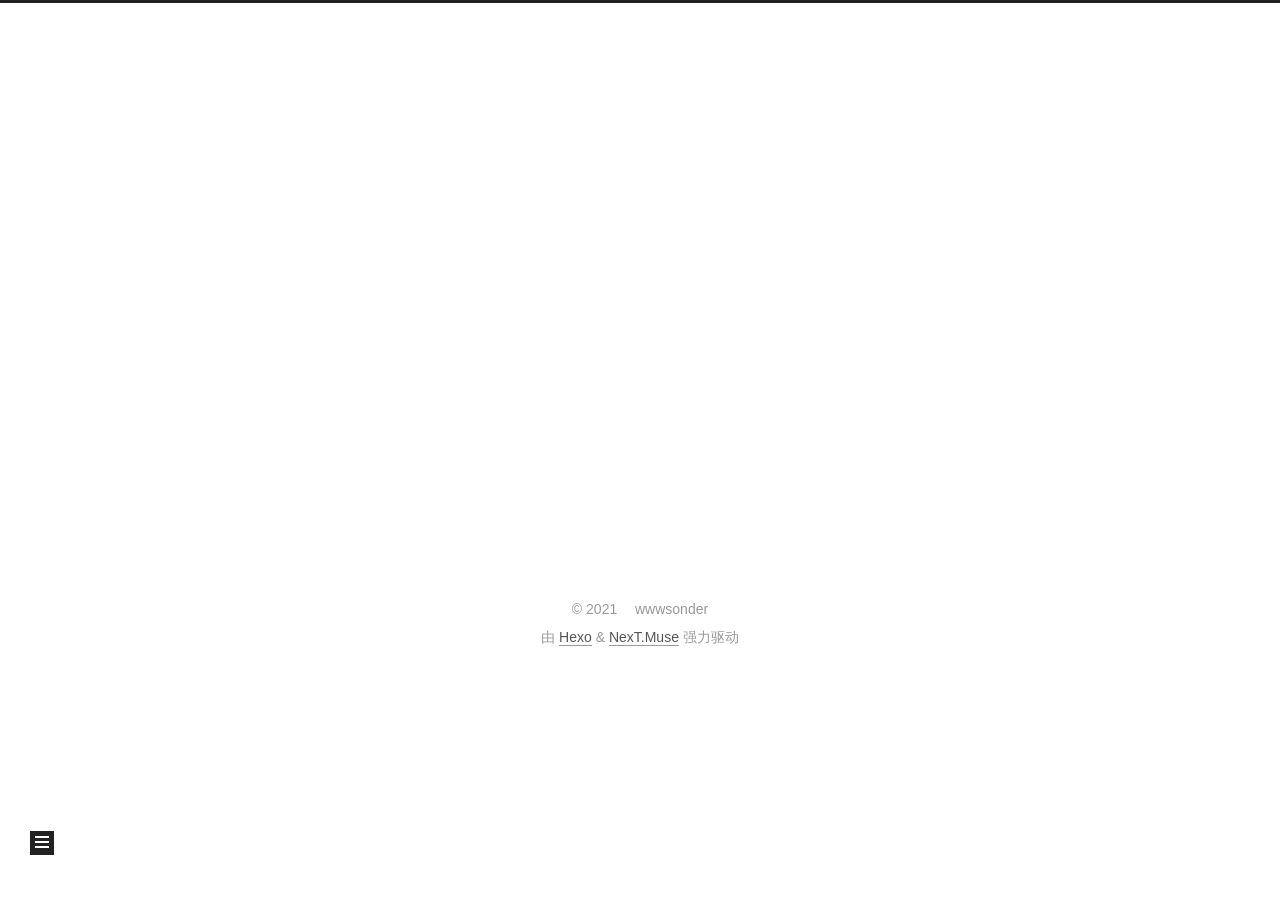
==== commit 6f64f535: "Site updated: 2021-01-31 02:29:43" ====
--- a/index.html
+++ b/index.html
@@ -1,269 +1,359 @@
-<!doctype html>
+<!DOCTYPE html>
 <html lang="zh-CN">
 <head>
-    <meta charset="UTF-8" >
-    <meta http-equiv="X-UA-Compatible" content="IE=11,IE=10,IE=9,IE=8" >
-    <meta name="baidu-site-verification" content="dIcXMeY8Ya" />
-    
-    <title>wwwsonder</title>
-    <meta name="viewport" content="width=device-width, initial-scale=1, maximum-scale=1, user-scalable=0" >
-    <meta name="keywords" content="Jelon, 前端, Web, 张德龙, 前端开发" >
-    <meta name="description" content="Jelon个人前端小站" >
-
-    
-    <link rel="alternative" href="/atom.xml" title="wwwsonder" type="application/atom+xml" >
-    
-    
-    <link rel="icon" href="/favicon.ico" >
-    
-    
-<link rel="stylesheet" href="/css/style.css?v=1612029225783.css">
-
-    <!--[if lt IE 9]>
-    
-<script src="/js/html5.js"></script>
-
-    <![endif]-->
-    
-
-<meta name="generator" content="Hexo 4.2.1"></head>
-
-<body class="home">
-    <!--[if lt IE 9]>
-    <div class="browsehappy">
-        当前网页 <strong>不支持</strong>
-        你正在使用的浏览器. 为了正常的访问, 请 <a href="http://browsehappy.com/" target="_blank" rel="noopener">升级你的浏览器</a>.
+  <meta charset="UTF-8">
+<meta name="viewport" content="width=device-width, initial-scale=1, maximum-scale=2">
+<meta name="theme-color" content="#222">
+<meta name="generator" content="Hexo 4.2.1">
+  <link rel="apple-touch-icon" sizes="180x180" href="/images/apple-touch-icon-next.png">
+  <link rel="icon" type="image/png" sizes="32x32" href="/images/favicon-32x32-next.png">
+  <link rel="icon" type="image/png" sizes="16x16" href="/images/favicon-16x16-next.png">
+  <link rel="mask-icon" href="/images/logo.svg" color="#222">
+
+<link rel="stylesheet" href="/css/main.css">
+
+
+<link rel="stylesheet" href="/lib/font-awesome/css/all.min.css">
+
+<script id="hexo-configurations">
+    var NexT = window.NexT || {};
+    var CONFIG = {"hostname":"yoursite.com","root":"/","scheme":"Muse","version":"7.8.0","exturl":false,"sidebar":{"position":"left","display":"post","padding":18,"offset":12,"onmobile":false},"copycode":{"enable":false,"show_result":false,"style":null},"back2top":{"enable":true,"sidebar":false,"scrollpercent":false},"bookmark":{"enable":false,"color":"#222","save":"auto"},"fancybox":false,"mediumzoom":false,"lazyload":false,"pangu":false,"comments":{"style":"tabs","active":null,"storage":true,"lazyload":false,"nav":null},"algolia":{"hits":{"per_page":10},"labels":{"input_placeholder":"Search for Posts","hits_empty":"We didn't find any results for the search: ${query}","hits_stats":"${hits} results found in ${time} ms"}},"localsearch":{"enable":false,"trigger":"auto","top_n_per_article":1,"unescape":false,"preload":false},"motion":{"enable":true,"async":false,"transition":{"post_block":"fadeIn","post_header":"slideDownIn","post_body":"slideDownIn","coll_header":"slideLeftIn","sidebar":"slideUpIn"}}};
+  </script>
+
+  <meta name="description" content="测试一下">
+<meta property="og:type" content="website">
+<meta property="og:title" content="wwwsonder">
+<meta property="og:url" content="http://yoursite.com/index.html">
+<meta property="og:site_name" content="wwwsonder">
+<meta property="og:description" content="测试一下">
+<meta property="og:locale" content="zh_CN">
+<meta property="article:author" content="wwwsonder">
+<meta name="twitter:card" content="summary">
+
+<link rel="canonical" href="http://yoursite.com/">
+
+
+<script id="page-configurations">
+  // https://hexo.io/docs/variables.html
+  CONFIG.page = {
+    sidebar: "",
+    isHome : true,
+    isPost : false,
+    lang   : 'zh-CN'
+  };
+</script>
+
+  <title>wwwsonder</title>
+  
+
+
+
+
+
+
+  <noscript>
+  <style>
+  .use-motion .brand,
+  .use-motion .menu-item,
+  .sidebar-inner,
+  .use-motion .post-block,
+  .use-motion .pagination,
+  .use-motion .comments,
+  .use-motion .post-header,
+  .use-motion .post-body,
+  .use-motion .collection-header { opacity: initial; }
+
+  .use-motion .site-title,
+  .use-motion .site-subtitle {
+    opacity: initial;
+    top: initial;
+  }
+
+  .use-motion .logo-line-before i { left: initial; }
+  .use-motion .logo-line-after i { right: initial; }
+  </style>
+</noscript>
+
+</head>
+
+<body itemscope itemtype="http://schema.org/WebPage">
+  <div class="container use-motion">
+    <div class="headband"></div>
+
+    <header class="header" itemscope itemtype="http://schema.org/WPHeader">
+      <div class="header-inner"><div class="site-brand-container">
+  <div class="site-nav-toggle">
+    <div class="toggle" aria-label="切换导航栏">
+      <span class="toggle-line toggle-line-first"></span>
+      <span class="toggle-line toggle-line-middle"></span>
+      <span class="toggle-line toggle-line-last"></span>
     </div>
-    <![endif]-->
-
-    <!-- 博客头部 -->
-    <header class="header">
-    <section class="container header-main">
-        <div class="logo">
-            <a href="/">
-                <div class="cover">
-                    <span class="name">wwwsonder</span>
-                    <span class="description">夏忘机</span>
-                </div>
-            </a>
+  </div>
+
+  <div class="site-meta">
+
+    <a href="/" class="brand" rel="start">
+      <span class="logo-line-before"><i></i></span>
+      <h1 class="site-title">wwwsonder</h1>
+      <span class="logo-line-after"><i></i></span>
+    </a>
+      <p class="site-subtitle" itemprop="description">夏遇源</p>
+  </div>
+
+  <div class="site-nav-right">
+    <div class="toggle popup-trigger">
+    </div>
+  </div>
+</div>
+
+
+
+
+<nav class="site-nav">
+  <ul id="menu" class="main-menu menu">
+        <li class="menu-item menu-item-home">
+
+    <a href="/" rel="section"><i class="fa fa-home fa-fw"></i>首页</a>
+
+  </li>
+        <li class="menu-item menu-item-archives">
+
+    <a href="/archives/" rel="section"><i class="fa fa-archive fa-fw"></i>归档</a>
+
+  </li>
+  </ul>
+</nav>
+
+
+
+
+</div>
+    </header>
+
+    
+  <div class="back-to-top">
+    <i class="fa fa-arrow-up"></i>
+    <span>0%</span>
+  </div>
+
+
+    <main class="main">
+      <div class="main-inner">
+        <div class="content-wrap">
+          
+
+          <div class="content index posts-expand">
+            
+      
+  
+  
+  <article itemscope itemtype="http://schema.org/Article" class="post-block" lang="zh-CN">
+    <link itemprop="mainEntityOfPage" href="http://yoursite.com/2020/07/22/hello,world/">
+
+    <span hidden itemprop="author" itemscope itemtype="http://schema.org/Person">
+      <meta itemprop="image" content="/images/avatar.gif">
+      <meta itemprop="name" content="wwwsonder">
+      <meta itemprop="description" content="测试一下">
+    </span>
+
+    <span hidden itemprop="publisher" itemscope itemtype="http://schema.org/Organization">
+      <meta itemprop="name" content="wwwsonder">
+    </span>
+      <header class="post-header">
+        <h2 class="post-title" itemprop="name headline">
+          
+            <a href="/2020/07/22/hello,world/" class="post-title-link" itemprop="url">hello,world</a>
+        </h2>
+
+        <div class="post-meta">
+            <span class="post-meta-item">
+              <span class="post-meta-item-icon">
+                <i class="far fa-calendar"></i>
+              </span>
+              <span class="post-meta-item-text">发表于</span>
+
+              <time title="创建时间：2020-07-22 20:30:23" itemprop="dateCreated datePublished" datetime="2020-07-22T20:30:23+08:00">2020-07-22</time>
+            </span>
+
+          
+
         </div>
-        <div class="dropnav iconfont icon-nav" id="JELON__btnDropNav"></div>
-        <ul class="menu hidden" id="JELON__menu">
-            
-            <li rel="/index.html" class="item current">
-                <a href="/" title="首页" class="iconfont icon-home">&nbsp;首页</a>
-            </li>
-            
-            <li rel="/index.html" class="item ">
-                <a href="/archives/" title="归档" class="iconfont icon-archives">&nbsp;归档</a>
-            </li>
-            
-            <li rel="/index.html" class="item ">
-                <a href="/about/" title="关于" class="iconfont icon-about">&nbsp;关于</a>
-            </li>
-            
-            <li rel="/index.html" class="item ">
-                <a href="/comment/" title="留言" class="iconfont icon-comment">&nbsp;留言</a>
-            </li>
-            
-        </ul>
-        <div class="profile clearfix">
-            <div class="feeds fl">
-                
-                
-                <p class="links">
-                    
-                        <a href="https://github.com/jangdelong" target="_blank">Github</a>
-                        |
-                    
-                        <a href="https://pages.coding.me" target="_blank">Hosted by Coding Pages</a>
-                        
-                    
-                </p>
-                <p class="sns">
-                    
-                        <a href="http://weibo.com/jangdelong" class="sinaweibo" target="_blank"><b>■</b> 新浪微博</a>
-                    
-                        <a href="https://juejin.im/user/3984285869282919" class="qqweibo" target="_blank"><b>■</b> 掘金</a>
-                    
-                    <a href="javascript: void(0);" class="wechat">
-                        <b>■</b>
-                        公众号
-                        <span class="popover">
-                            <img src="/img/wechat_mp.jpg" width="120" height="120" alt="我的微信订阅号">
-                            <i class="arrow"></i>
-                        </span>
-                    </a>
-                </p>
-                
-            </div>
-            <div class="avatar fr">
-                <img src="/img/jelon.jpg" alt="avatar" title="Jelon" >
-            </div>
+      </header>
+
+    
+    
+    
+    <div class="post-body" itemprop="articleBody">
+
+      
+          <h2 id="hello-world"><a href="#hello-world" class="headerlink" title="hello,world"></a>hello,world</h2>
+      
+    </div>
+
+    
+    
+    
+      <footer class="post-footer">
+        <div class="post-eof"></div>
+      </footer>
+  </article>
+  
+  
+  
+
+
+  
+
+
+
+          </div>
+          
+
+<script>
+  window.addEventListener('tabs:register', () => {
+    let { activeClass } = CONFIG.comments;
+    if (CONFIG.comments.storage) {
+      activeClass = localStorage.getItem('comments_active') || activeClass;
+    }
+    if (activeClass) {
+      let activeTab = document.querySelector(`a[href="#comment-${activeClass}"]`);
+      if (activeTab) {
+        activeTab.click();
+      }
+    }
+  });
+  if (CONFIG.comments.storage) {
+    window.addEventListener('tabs:click', event => {
+      if (!event.target.matches('.tabs-comment .tab-content .tab-pane')) return;
+      let commentClass = event.target.classList[1];
+      localStorage.setItem('comments_active', commentClass);
+    });
+  }
+</script>
+
         </div>
-    </section>
-</header>
-
-
-    <!-- 博客正文 -->
-    <div class="container body clearfix">
-        <section class="content">
-            <div class="content-main widget">
-                <!-- 首页 -->
-
-    
-    <h3 class="widget-hd">
-        <strong>
-            
-                最近动态
-            
-        </strong>
-    </h3>
-    
-        <!-- 文章列表 item -->
-<article class="post">
-    <header>
-        <!-- 标签这有且只能显示一个 -->
+          
+  
+  <div class="toggle sidebar-toggle">
+    <span class="toggle-line toggle-line-first"></span>
+    <span class="toggle-line toggle-line-middle"></span>
+    <span class="toggle-line toggle-line-last"></span>
+  </div>
+
+  <aside class="sidebar">
+    <div class="sidebar-inner">
+
+      <ul class="sidebar-nav motion-element">
+        <li class="sidebar-nav-toc">
+          文章目录
+        </li>
+        <li class="sidebar-nav-overview">
+          站点概览
+        </li>
+      </ul>
+
+      <!--noindex-->
+      <div class="post-toc-wrap sidebar-panel">
+      </div>
+      <!--/noindex-->
+
+      <div class="site-overview-wrap sidebar-panel">
+        <div class="site-author motion-element" itemprop="author" itemscope itemtype="http://schema.org/Person">
+  <p class="site-author-name" itemprop="name">wwwsonder</p>
+  <div class="site-description" itemprop="description">测试一下</div>
+</div>
+<div class="site-state-wrap motion-element">
+  <nav class="site-state">
+      <div class="site-state-item site-state-posts">
+          <a href="/archives/">
         
-            <a href="javascript: void(0);" class="cat">未分类</a>
+          <span class="site-state-item-count">1</span>
+          <span class="site-state-item-name">日志</span>
+        </a>
+      </div>
+  </nav>
+</div>
+
+
+
+      </div>
+
+    </div>
+  </aside>
+  <div id="sidebar-dimmer"></div>
+
+
+      </div>
+    </main>
+
+    <footer class="footer">
+      <div class="footer-inner">
         
-        <!-- 文章标题 -->
+
         
-    <h3 class="post-title">
-    	<a href="http://yoursite.com/2020/07/22/hello,world/">
-    		hello,world
-    	</a>
-    </h3>
-
-    </header>
-    <p class="post-meta">
-        Jelon 发表于
-        <time datetime="2020-07-22T12:30:23.205Z">2020-07-22</time>
-        &nbsp;&nbsp;
-        <span class="post-tags">
-            标签：
-            
-        </span>
-    </p>
-
-    <div class="post-content">
-        <div class="post-excerpt">
-            
-                <h2 id="hello-world"><a href="#hello-world" class="headerlink" title="hello,world"></a>hello,world</h2>
-            
-            <p class="more">
-                <a href="http://yoursite.com/2020/07/22/hello,world/">阅读剩下更多</a>
-            </p>
-        </div>
-        <div class="post-thumbnail" data-img="">
-            <a href="http://yoursite.com/2020/07/22/hello,world/" title="hello,world">
-                
-                    <img class="thumbnail" src="/img/default.png" data-echo="/img/thumbnail/2.jpg" alt="默认配图" >
-                
-            </a>
-        </div>
-    </div>
-</article>
-
-    
-
-    
-    <nav class="page-navigator">
-        <span class="page-number current">1</span>
-    </nav>
-    
-
-
-
-
-            </div>
-        </section>
-        <!-- 侧栏部分 -->
-<aside class="sidebar">
-    
-    <section class="widget">
-        <h3 class="widget-hd"><strong>文章搜索</strong></h3>
-        <div class="search-form">
-  <form
-    id="searchForm"
-    method="GET"
-    action="https://www.baidu.com/s"
-    ectype="application/x-www-form-urlencoded"
-    target="_blank"
-    autocomplete="false"
-    onsubmit="javascript: return false;">
-    <input
-      id="searchKeyword"
-      type="text"
-      class="form-control"
-      placeholder="输入关键字搜索"
-      autocomplete="false"
-    />
-    <input id="searchKeywordHidden" type="hidden" name="wd" />
-    <input id="searchButton" class="btn" type="submit" value="搜索" />
-  </form>
-</div>
-    </section>
-    
-
-    <section class="widget">
-        <h3 class="widget-hd"><strong>文章分类</strong></h3>
-        <!-- 文章分类 -->
-<ul class="widget-bd">
-    
-</ul>
-    </section>
-
-    
-    <section class="widget">
-        <h3 class="widget-hd"><strong>热门标签</strong></h3>
-        <!-- 文章标签 -->
-<div class="widget-bd tag-wrap">
-  
-</div>
-    </section>
-    
-
-    
-
-    
-    <!-- 友情链接 -->
-    <section class="widget">
-        <h3 class="widget-hd"><strong>友情链接</strong></h3>
-        <!-- 文章分类 -->
-<ul class="widget-bd">
-    
-        <li>
-            <a href="https://github.com/front-end-pigs/blog" target="_blank" title="Github博客">Github博客</a>
-        </li>
-    
-        <li>
-            <a href="https://jelon.info" target="_blank" title="Jelon博客">Jelon博客</a>
-        </li>
-    
-</ul>
-    </section>
-    
-</aside>
-<!-- / 侧栏部分 -->
-    </div>
-
-    <!-- 博客底部 -->
-    <footer class="footer">
-    &copy;
-    
-        2016-2021
-    
-
-    <a href="/">Jelon Loves You</a>
-</footer>
-<div class="back-to-top" id="JELON__backToTop" title="返回顶部">返回顶部</div>
-
-    <!--博客js脚本 -->
-    <!-- 这里放网站js脚本 -->
-
-<script src="/js/main.js?v=1612029225784.js"></script>
-
+
+<div class="copyright">
+  
+  &copy; 
+  <span itemprop="copyrightYear">2021</span>
+  <span class="with-love">
+    <i class="fa fa-heart"></i>
+  </span>
+  <span class="author" itemprop="copyrightHolder">wwwsonder</span>
+</div>
+  <div class="powered-by">由 <a href="https://hexo.io/" class="theme-link" rel="noopener" target="_blank">Hexo</a> & <a href="https://muse.theme-next.org/" class="theme-link" rel="noopener" target="_blank">NexT.Muse</a> 强力驱动
+  </div>
+
+        
+
+
+
+
+
+
+
+
+      </div>
+    </footer>
+  </div>
+
+  
+  <script src="/lib/anime.min.js"></script>
+  <script src="/lib/velocity/velocity.min.js"></script>
+  <script src="/lib/velocity/velocity.ui.min.js"></script>
+
+<script src="/js/utils.js"></script>
+
+<script src="/js/motion.js"></script>
+
+
+<script src="/js/schemes/muse.js"></script>
+
+
+<script src="/js/next-boot.js"></script>
+
+
+
+
+  
+
+
+
+
+
+
+
+
+
+
+
+
+
+
+
+  
+
+  
 
 </body>
 </html>
--- a/css/main.css
+++ b/css/main.css
@@ -0,0 +1,2291 @@
+:root {
+  --body-bg-color: #fff;
+  --content-bg-color: #fff;
+  --card-bg-color: #f5f5f5;
+  --text-color: #555;
+  --blockquote-color: #666;
+  --link-color: #555;
+  --link-hover-color: #222;
+  --brand-color: #fff;
+  --brand-hover-color: #fff;
+  --table-row-odd-bg-color: #f9f9f9;
+  --table-row-hover-bg-color: #f5f5f5;
+  --menu-item-bg-color: #f5f5f5;
+  --btn-default-bg: #222;
+  --btn-default-color: #fff;
+  --btn-default-border-color: #222;
+  --btn-default-hover-bg: #fff;
+  --btn-default-hover-color: #222;
+  --btn-default-hover-border-color: #222;
+}
+html {
+  line-height: 1.15; /* 1 */
+  -webkit-text-size-adjust: 100%; /* 2 */
+}
+body {
+  margin: 0;
+}
+main {
+  display: block;
+}
+h1 {
+  font-size: 2em;
+  margin: 0.67em 0;
+}
+hr {
+  box-sizing: content-box; /* 1 */
+  height: 0; /* 1 */
+  overflow: visible; /* 2 */
+}
+pre {
+  font-family: monospace, monospace; /* 1 */
+  font-size: 1em; /* 2 */
+}
+a {
+  background: transparent;
+}
+abbr[title] {
+  border-bottom: none; /* 1 */
+  text-decoration: underline; /* 2 */
+  text-decoration: underline dotted; /* 2 */
+}
+b,
+strong {
+  font-weight: bolder;
+}
+code,
+kbd,
+samp {
+  font-family: monospace, monospace; /* 1 */
+  font-size: 1em; /* 2 */
+}
+small {
+  font-size: 80%;
+}
+sub,
+sup {
+  font-size: 75%;
+  line-height: 0;
+  position: relative;
+  vertical-align: baseline;
+}
+sub {
+  bottom: -0.25em;
+}
+sup {
+  top: -0.5em;
+}
+img {
+  border-style: none;
+}
+button,
+input,
+optgroup,
+select,
+textarea {
+  font-family: inherit; /* 1 */
+  font-size: 100%; /* 1 */
+  line-height: 1.15; /* 1 */
+  margin: 0; /* 2 */
+}
+button,
+input {
+/* 1 */
+  overflow: visible;
+}
+button,
+select {
+/* 1 */
+  text-transform: none;
+}
+button,
+[type='button'],
+[type='reset'],
+[type='submit'] {
+  -webkit-appearance: button;
+}
+button::-moz-focus-inner,
+[type='button']::-moz-focus-inner,
+[type='reset']::-moz-focus-inner,
+[type='submit']::-moz-focus-inner {
+  border-style: none;
+  padding: 0;
+}
+button:-moz-focusring,
+[type='button']:-moz-focusring,
+[type='reset']:-moz-focusring,
+[type='submit']:-moz-focusring {
+  outline: 1px dotted ButtonText;
+}
+fieldset {
+  padding: 0.35em 0.75em 0.625em;
+}
+legend {
+  box-sizing: border-box; /* 1 */
+  color: inherit; /* 2 */
+  display: table; /* 1 */
+  max-width: 100%; /* 1 */
+  padding: 0; /* 3 */
+  white-space: normal; /* 1 */
+}
+progress {
+  vertical-align: baseline;
+}
+textarea {
+  overflow: auto;
+}
+[type='checkbox'],
+[type='radio'] {
+  box-sizing: border-box; /* 1 */
+  padding: 0; /* 2 */
+}
+[type='number']::-webkit-inner-spin-button,
+[type='number']::-webkit-outer-spin-button {
+  height: auto;
+}
+[type='search'] {
+  outline-offset: -2px; /* 2 */
+  -webkit-appearance: textfield; /* 1 */
+}
+[type='search']::-webkit-search-decoration {
+  -webkit-appearance: none;
+}
+::-webkit-file-upload-button {
+  font: inherit; /* 2 */
+  -webkit-appearance: button; /* 1 */
+}
+details {
+  display: block;
+}
+summary {
+  display: list-item;
+}
+template {
+  display: none;
+}
+[hidden] {
+  display: none;
+}
+::selection {
+  background: #262a30;
+  color: #eee;
+}
+html,
+body {
+  height: 100%;
+}
+body {
+  background: var(--body-bg-color);
+  color: var(--text-color);
+  font-family: 'Lato', "PingFang SC", "Microsoft YaHei", sans-serif;
+  font-size: 1em;
+  line-height: 2;
+}
+@media (max-width: 991px) {
+  body {
+    padding-left: 0 !important;
+    padding-right: 0 !important;
+  }
+}
+h1,
+h2,
+h3,
+h4,
+h5,
+h6 {
+  font-family: 'Lato', "PingFang SC", "Microsoft YaHei", sans-serif;
+  font-weight: bold;
+  line-height: 1.5;
+  margin: 20px 0 15px;
+}
+h1 {
+  font-size: 1.5em;
+}
+h2 {
+  font-size: 1.375em;
+}
+h3 {
+  font-size: 1.25em;
+}
+h4 {
+  font-size: 1.125em;
+}
+h5 {
+  font-size: 1em;
+}
+h6 {
+  font-size: 0.875em;
+}
+p {
+  margin: 0 0 20px 0;
+}
+a,
+span.exturl {
+  border-bottom: 1px solid #999;
+  color: var(--link-color);
+  outline: 0;
+  text-decoration: none;
+  overflow-wrap: break-word;
+  word-wrap: break-word;
+  cursor: pointer;
+}
+a:hover,
+span.exturl:hover {
+  border-bottom-color: var(--link-hover-color);
+  color: var(--link-hover-color);
+}
+iframe,
+img,
+video {
+  display: block;
+  margin-left: auto;
+  margin-right: auto;
+  max-width: 100%;
+}
+hr {
+  background-image: repeating-linear-gradient(-45deg, #ddd, #ddd 4px, transparent 4px, transparent 8px);
+  border: 0;
+  height: 3px;
+  margin: 40px 0;
+}
+blockquote {
+  border-left: 4px solid #ddd;
+  color: var(--blockquote-color);
+  margin: 0;
+  padding: 0 15px;
+}
+blockquote cite::before {
+  content: '-';
+  padding: 0 5px;
+}
+dt {
+  font-weight: bold;
+}
+dd {
+  margin: 0;
+  padding: 0;
+}
+kbd {
+  background-color: #f5f5f5;
+  background-image: linear-gradient(#eee, #fff, #eee);
+  border: 1px solid #ccc;
+  border-radius: 0.2em;
+  box-shadow: 0.1em 0.1em 0.2em rgba(0,0,0,0.1);
+  color: #555;
+  font-family: inherit;
+  padding: 0.1em 0.3em;
+  white-space: nowrap;
+}
+.table-container {
+  overflow: auto;
+}
+table {
+  border-collapse: collapse;
+  border-spacing: 0;
+  font-size: 0.875em;
+  margin: 0 0 20px 0;
+  width: 100%;
+}
+tbody tr:nth-of-type(odd) {
+  background: var(--table-row-odd-bg-color);
+}
+tbody tr:hover {
+  background: var(--table-row-hover-bg-color);
+}
+caption,
+th,
+td {
+  font-weight: normal;
+  padding: 8px;
+  vertical-align: middle;
+}
+th,
+td {
+  border: 1px solid #ddd;
+  border-bottom: 3px solid #ddd;
+}
+th {
+  font-weight: 700;
+  padding-bottom: 10px;
+}
+td {
+  border-bottom-width: 1px;
+}
+.btn {
+  background: var(--btn-default-bg);
+  border: 2px solid var(--btn-default-border-color);
+  border-radius: 0;
+  color: var(--btn-default-color);
+  display: inline-block;
+  font-size: 0.875em;
+  line-height: 2;
+  padding: 0 20px;
+  text-decoration: none;
+  transition-property: background-color;
+  transition-delay: 0s;
+  transition-duration: 0.2s;
+  transition-timing-function: ease-in-out;
+}
+.btn:hover {
+  background: var(--btn-default-hover-bg);
+  border-color: var(--btn-default-hover-border-color);
+  color: var(--btn-default-hover-color);
+}
+.btn + .btn {
+  margin: 0 0 8px 8px;
+}
+.btn .fa-fw {
+  text-align: left;
+  width: 1.285714285714286em;
+}
+.toggle {
+  line-height: 0;
+}
+.toggle .toggle-line {
+  background: #fff;
+  display: inline-block;
+  height: 2px;
+  left: 0;
+  position: relative;
+  top: 0;
+  transition: all 0.4s;
+  vertical-align: top;
+  width: 100%;
+}
+.toggle .toggle-line:not(:first-child) {
+  margin-top: 3px;
+}
+.toggle.toggle-arrow .toggle-line-first {
+  left: 50%;
+  top: 2px;
+  transform: rotate(45deg);
+  width: 50%;
+}
+.toggle.toggle-arrow .toggle-line-middle {
+  left: 2px;
+  width: 90%;
+}
+.toggle.toggle-arrow .toggle-line-last {
+  left: 50%;
+  top: -2px;
+  transform: rotate(-45deg);
+  width: 50%;
+}
+.toggle.toggle-close .toggle-line-first {
+  transform: rotate(-45deg);
+  top: 5px;
+}
+.toggle.toggle-close .toggle-line-middle {
+  opacity: 0;
+}
+.toggle.toggle-close .toggle-line-last {
+  transform: rotate(45deg);
+  top: -5px;
+}
+.highlight,
+pre {
+  background: #f7f7f7;
+  color: #4d4d4c;
+  line-height: 1.6;
+  margin: 0 auto 20px;
+}
+pre,
+code {
+  font-family: consolas, Menlo, monospace, "PingFang SC", "Microsoft YaHei";
+}
+code {
+  background: #eee;
+  border-radius: 3px;
+  color: #555;
+  padding: 2px 4px;
+  overflow-wrap: break-word;
+  word-wrap: break-word;
+}
+.highlight *::selection {
+  background: #d6d6d6;
+}
+.highlight pre {
+  border: 0;
+  margin: 0;
+  padding: 10px 0;
+}
+.highlight table {
+  border: 0;
+  margin: 0;
+  width: auto;
+}
+.highlight td {
+  border: 0;
+  padding: 0;
+}
+.highlight figcaption {
+  background: #eff2f3;
+  color: #4d4d4c;
+  display: flex;
+  font-size: 0.875em;
+  justify-content: space-between;
+  line-height: 1.2;
+  padding: 0.5em;
+}
+.highlight figcaption a {
+  color: #4d4d4c;
+}
+.highlight figcaption a:hover {
+  border-bottom-color: #4d4d4c;
+}
+.highlight .gutter {
+  -moz-user-select: none;
+  -ms-user-select: none;
+  -webkit-user-select: none;
+  user-select: none;
+}
+.highlight .gutter pre {
+  background: #eff2f3;
+  color: #869194;
+  padding-left: 10px;
+  padding-right: 10px;
+  text-align: right;
+}
+.highlight .code pre {
+  background: #f7f7f7;
+  padding-left: 10px;
+  width: 100%;
+}
+.gist table {
+  width: auto;
+}
+.gist table td {
+  border: 0;
+}
+pre {
+  overflow: auto;
+  padding: 10px;
+}
+pre code {
+  background: none;
+  color: #4d4d4c;
+  font-size: 0.875em;
+  padding: 0;
+  text-shadow: none;
+}
+pre .deletion {
+  background: #fdd;
+}
+pre .addition {
+  background: #dfd;
+}
+pre .meta {
+  color: #eab700;
+  -moz-user-select: none;
+  -ms-user-select: none;
+  -webkit-user-select: none;
+  user-select: none;
+}
+pre .comment {
+  color: #8e908c;
+}
+pre .variable,
+pre .attribute,
+pre .tag,
+pre .name,
+pre .regexp,
+pre .ruby .constant,
+pre .xml .tag .title,
+pre .xml .pi,
+pre .xml .doctype,
+pre .html .doctype,
+pre .css .id,
+pre .css .class,
+pre .css .pseudo {
+  color: #c82829;
+}
+pre .number,
+pre .preprocessor,
+pre .built_in,
+pre .builtin-name,
+pre .literal,
+pre .params,
+pre .constant,
+pre .command {
+  color: #f5871f;
+}
+pre .ruby .class .title,
+pre .css .rules .attribute,
+pre .string,
+pre .symbol,
+pre .value,
+pre .inheritance,
+pre .header,
+pre .ruby .symbol,
+pre .xml .cdata,
+pre .special,
+pre .formula {
+  color: #718c00;
+}
+pre .title,
+pre .css .hexcolor {
+  color: #3e999f;
+}
+pre .function,
+pre .python .decorator,
+pre .python .title,
+pre .ruby .function .title,
+pre .ruby .title .keyword,
+pre .perl .sub,
+pre .javascript .title,
+pre .coffeescript .title {
+  color: #4271ae;
+}
+pre .keyword,
+pre .javascript .function {
+  color: #8959a8;
+}
+.blockquote-center {
+  border-left: none;
+  margin: 40px 0;
+  padding: 0;
+  position: relative;
+  text-align: center;
+}
+.blockquote-center .fa {
+  display: block;
+  opacity: 0.6;
+  position: absolute;
+  width: 100%;
+}
+.blockquote-center .fa-quote-left {
+  border-top: 1px solid #ccc;
+  text-align: left;
+  top: -20px;
+}
+.blockquote-center .fa-quote-right {
+  border-bottom: 1px solid #ccc;
+  text-align: right;
+  bottom: -20px;
+}
+.blockquote-center p,
+.blockquote-center div {
+  text-align: center;
+}
+.post-body .group-picture img {
+  margin: 0 auto;
+  padding: 0 3px;
+}
+.group-picture-row {
+  margin-bottom: 6px;
+  overflow: hidden;
+}
+.group-picture-column {
+  float: left;
+  margin-bottom: 10px;
+}
+.post-body .label {
+  color: #555;
+  display: inline;
+  padding: 0 2px;
+}
+.post-body .label.default {
+  background: #f0f0f0;
+}
+.post-body .label.primary {
+  background: #efe6f7;
+}
+.post-body .label.info {
+  background: #e5f2f8;
+}
+.post-body .label.success {
+  background: #e7f4e9;
+}
+.post-body .label.warning {
+  background: #fcf6e1;
+}
+.post-body .label.danger {
+  background: #fae8eb;
+}
+.post-body .tabs {
+  margin-bottom: 20px;
+}
+.post-body .tabs,
+.tabs-comment {
+  display: block;
+  padding-top: 10px;
+  position: relative;
+}
+.post-body .tabs ul.nav-tabs,
+.tabs-comment ul.nav-tabs {
+  display: flex;
+  flex-wrap: wrap;
+  margin: 0;
+  margin-bottom: -1px;
+  padding: 0;
+}
+@media (max-width: 413px) {
+  .post-body .tabs ul.nav-tabs,
+  .tabs-comment ul.nav-tabs {
+    display: block;
+    margin-bottom: 5px;
+  }
+}
+.post-body .tabs ul.nav-tabs li.tab,
+.tabs-comment ul.nav-tabs li.tab {
+  border-bottom: 1px solid #ddd;
+  border-left: 1px solid transparent;
+  border-right: 1px solid transparent;
+  border-top: 3px solid transparent;
+  flex-grow: 1;
+  list-style-type: none;
+  border-radius: 0 0 0 0;
+}
+@media (max-width: 413px) {
+  .post-body .tabs ul.nav-tabs li.tab,
+  .tabs-comment ul.nav-tabs li.tab {
+    border-bottom: 1px solid transparent;
+    border-left: 3px solid transparent;
+    border-right: 1px solid transparent;
+    border-top: 1px solid transparent;
+  }
+}
+@media (max-width: 413px) {
+  .post-body .tabs ul.nav-tabs li.tab,
+  .tabs-comment ul.nav-tabs li.tab {
+    border-radius: 0;
+  }
+}
+.post-body .tabs ul.nav-tabs li.tab a,
+.tabs-comment ul.nav-tabs li.tab a {
+  border-bottom: initial;
+  display: block;
+  line-height: 1.8;
+  outline: 0;
+  padding: 0.25em 0.75em;
+  text-align: center;
+  transition-delay: 0s;
+  transition-duration: 0.2s;
+  transition-timing-function: ease-out;
+}
+.post-body .tabs ul.nav-tabs li.tab a i,
+.tabs-comment ul.nav-tabs li.tab a i {
+  width: 1.285714285714286em;
+}
+.post-body .tabs ul.nav-tabs li.tab.active,
+.tabs-comment ul.nav-tabs li.tab.active {
+  border-bottom: 1px solid transparent;
+  border-left: 1px solid #ddd;
+  border-right: 1px solid #ddd;
+  border-top: 3px solid #fc6423;
+}
+@media (max-width: 413px) {
+  .post-body .tabs ul.nav-tabs li.tab.active,
+  .tabs-comment ul.nav-tabs li.tab.active {
+    border-bottom: 1px solid #ddd;
+    border-left: 3px solid #fc6423;
+    border-right: 1px solid #ddd;
+    border-top: 1px solid #ddd;
+  }
+}
+.post-body .tabs ul.nav-tabs li.tab.active a,
+.tabs-comment ul.nav-tabs li.tab.active a {
+  color: var(--link-color);
+  cursor: default;
+}
+.post-body .tabs .tab-content .tab-pane,
+.tabs-comment .tab-content .tab-pane {
+  border: 1px solid #ddd;
+  border-top: 0;
+  padding: 20px 20px 0 20px;
+  border-radius: 0;
+}
+.post-body .tabs .tab-content .tab-pane:not(.active),
+.tabs-comment .tab-content .tab-pane:not(.active) {
+  display: none;
+}
+.post-body .tabs .tab-content .tab-pane.active,
+.tabs-comment .tab-content .tab-pane.active {
+  display: block;
+}
+.post-body .tabs .tab-content .tab-pane.active:nth-of-type(1),
+.tabs-comment .tab-content .tab-pane.active:nth-of-type(1) {
+  border-radius: 0 0 0 0;
+}
+@media (max-width: 413px) {
+  .post-body .tabs .tab-content .tab-pane.active:nth-of-type(1),
+  .tabs-comment .tab-content .tab-pane.active:nth-of-type(1) {
+    border-radius: 0;
+  }
+}
+.post-body .note {
+  border-radius: 3px;
+  margin-bottom: 20px;
+  padding: 1em;
+  position: relative;
+  border: 1px solid #eee;
+  border-left-width: 5px;
+}
+.post-body .note h2,
+.post-body .note h3,
+.post-body .note h4,
+.post-body .note h5,
+.post-body .note h6 {
+  margin-top: 0;
+  border-bottom: initial;
+  margin-bottom: 0;
+  padding-top: 0;
+}
+.post-body .note p:first-child,
+.post-body .note ul:first-child,
+.post-body .note ol:first-child,
+.post-body .note table:first-child,
+.post-body .note pre:first-child,
+.post-body .note blockquote:first-child,
+.post-body .note img:first-child {
+  margin-top: 0;
+}
+.post-body .note p:last-child,
+.post-body .note ul:last-child,
+.post-body .note ol:last-child,
+.post-body .note table:last-child,
+.post-body .note pre:last-child,
+.post-body .note blockquote:last-child,
+.post-body .note img:last-child {
+  margin-bottom: 0;
+}
+.post-body .note.default {
+  border-left-color: #777;
+}
+.post-body .note.default h2,
+.post-body .note.default h3,
+.post-body .note.default h4,
+.post-body .note.default h5,
+.post-body .note.default h6 {
+  color: #777;
+}
+.post-body .note.primary {
+  border-left-color: #6f42c1;
+}
+.post-body .note.primary h2,
+.post-body .note.primary h3,
+.post-body .note.primary h4,
+.post-body .note.primary h5,
+.post-body .note.primary h6 {
+  color: #6f42c1;
+}
+.post-body .note.info {
+  border-left-color: #428bca;
+}
+.post-body .note.info h2,
+.post-body .note.info h3,
+.post-body .note.info h4,
+.post-body .note.info h5,
+.post-body .note.info h6 {
+  color: #428bca;
+}
+.post-body .note.success {
+  border-left-color: #5cb85c;
+}
+.post-body .note.success h2,
+.post-body .note.success h3,
+.post-body .note.success h4,
+.post-body .note.success h5,
+.post-body .note.success h6 {
+  color: #5cb85c;
+}
+.post-body .note.warning {
+  border-left-color: #f0ad4e;
+}
+.post-body .note.warning h2,
+.post-body .note.warning h3,
+.post-body .note.warning h4,
+.post-body .note.warning h5,
+.post-body .note.warning h6 {
+  color: #f0ad4e;
+}
+.post-body .note.danger {
+  border-left-color: #d9534f;
+}
+.post-body .note.danger h2,
+.post-body .note.danger h3,
+.post-body .note.danger h4,
+.post-body .note.danger h5,
+.post-body .note.danger h6 {
+  color: #d9534f;
+}
+.pagination .prev,
+.pagination .next,
+.pagination .page-number,
+.pagination .space {
+  display: inline-block;
+  margin: 0 10px;
+  padding: 0 11px;
+  position: relative;
+  top: -1px;
+}
+@media (max-width: 767px) {
+  .pagination .prev,
+  .pagination .next,
+  .pagination .page-number,
+  .pagination .space {
+    margin: 0 5px;
+  }
+}
+.pagination {
+  border-top: 1px solid #eee;
+  margin: 120px 0 0;
+  text-align: center;
+}
+.pagination .prev,
+.pagination .next,
+.pagination .page-number {
+  border-bottom: 0;
+  border-top: 1px solid #eee;
+  transition-property: border-color;
+  transition-delay: 0s;
+  transition-duration: 0.2s;
+  transition-timing-function: ease-in-out;
+}
+.pagination .prev:hover,
+.pagination .next:hover,
+.pagination .page-number:hover {
+  border-top-color: #222;
+}
+.pagination .space {
+  margin: 0;
+  padding: 0;
+}
+.pagination .prev {
+  margin-left: 0;
+}
+.pagination .next {
+  margin-right: 0;
+}
+.pagination .page-number.current {
+  background: #ccc;
+  border-top-color: #ccc;
+  color: #fff;
+}
+@media (max-width: 767px) {
+  .pagination {
+    border-top: none;
+  }
+  .pagination .prev,
+  .pagination .next,
+  .pagination .page-number {
+    border-bottom: 1px solid #eee;
+    border-top: 0;
+    margin-bottom: 10px;
+    padding: 0 10px;
+  }
+  .pagination .prev:hover,
+  .pagination .next:hover,
+  .pagination .page-number:hover {
+    border-bottom-color: #222;
+  }
+}
+.comments {
+  margin-top: 60px;
+  overflow: hidden;
+}
+.comment-button-group {
+  display: flex;
+  flex-wrap: wrap-reverse;
+  justify-content: center;
+  margin: 1em 0;
+}
+.comment-button-group .comment-button {
+  margin: 0.1em 0.2em;
+}
+.comment-button-group .comment-button.active {
+  background: var(--btn-default-hover-bg);
+  border-color: var(--btn-default-hover-border-color);
+  color: var(--btn-default-hover-color);
+}
+.comment-position {
+  display: none;
+}
+.comment-position.active {
+  display: block;
+}
+.tabs-comment {
+  background: var(--content-bg-color);
+  margin-top: 4em;
+  padding-top: 0;
+}
+.tabs-comment .comments {
+  border: 0;
+  box-shadow: none;
+  margin-top: 0;
+  padding-top: 0;
+}
+.container {
+  min-height: 100%;
+  position: relative;
+}
+.main-inner {
+  margin: 0 auto;
+  width: 700px;
+}
+@media (min-width: 1200px) {
+  .main-inner {
+    width: 800px;
+  }
+}
+@media (min-width: 1600px) {
+  .main-inner {
+    width: 900px;
+  }
+}
+@media (max-width: 767px) {
+  .content-wrap {
+    padding: 0 20px;
+  }
+}
+.header {
+  background: transparent;
+}
+.header-inner {
+  margin: 0 auto;
+  width: 700px;
+}
+@media (min-width: 1200px) {
+  .header-inner {
+    width: 800px;
+  }
+}
+@media (min-width: 1600px) {
+  .header-inner {
+    width: 900px;
+  }
+}
+.site-brand-container {
+  display: flex;
+  flex-shrink: 0;
+  padding: 0 10px;
+}
+.headband {
+  background: #222;
+  height: 3px;
+}
+.site-meta {
+  flex-grow: 1;
+  text-align: center;
+}
+@media (max-width: 767px) {
+  .site-meta {
+    text-align: center;
+  }
+}
+.brand {
+  border-bottom: none;
+  color: var(--brand-color);
+  display: inline-block;
+  line-height: 1.375em;
+  padding: 0 40px;
+  position: relative;
+}
+.brand:hover {
+  color: var(--brand-hover-color);
+}
+.site-title {
+  font-family: 'Lato', "PingFang SC", "Microsoft YaHei", sans-serif;
+  font-size: 1.375em;
+  font-weight: normal;
+  margin: 0;
+}
+.site-subtitle {
+  color: #999;
+  font-size: 0.8125em;
+  margin: 10px 0;
+}
+.use-motion .brand {
+  opacity: 0;
+}
+.use-motion .site-title,
+.use-motion .site-subtitle,
+.use-motion .custom-logo-image {
+  opacity: 0;
+  position: relative;
+  top: -10px;
+}
+.site-nav-toggle,
+.site-nav-right {
+  display: none;
+}
+@media (max-width: 767px) {
+  .site-nav-toggle,
+  .site-nav-right {
+    display: flex;
+    flex-direction: column;
+    justify-content: center;
+  }
+}
+.site-nav-toggle .toggle,
+.site-nav-right .toggle {
+  color: var(--text-color);
+  padding: 10px;
+  width: 22px;
+}
+.site-nav-toggle .toggle .toggle-line,
+.site-nav-right .toggle .toggle-line {
+  background: var(--text-color);
+  border-radius: 1px;
+}
+.site-nav {
+  display: block;
+}
+@media (max-width: 767px) {
+  .site-nav {
+    clear: both;
+    display: none;
+  }
+}
+.site-nav.site-nav-on {
+  display: block;
+}
+.menu {
+  margin-top: 20px;
+  padding-left: 0;
+  text-align: center;
+}
+.menu-item {
+  display: inline-block;
+  list-style: none;
+  margin: 0 10px;
+}
+@media (max-width: 767px) {
+  .menu-item {
+    display: block;
+    margin-top: 10px;
+  }
+  .menu-item.menu-item-search {
+    display: none;
+  }
+}
+.menu-item a,
+.menu-item span.exturl {
+  border-bottom: 0;
+  display: block;
+  font-size: 0.8125em;
+  transition-property: border-color;
+  transition-delay: 0s;
+  transition-duration: 0.2s;
+  transition-timing-function: ease-in-out;
+}
+@media (hover: none) {
+  .menu-item a:hover,
+  .menu-item span.exturl:hover {
+    border-bottom-color: transparent !important;
+  }
+}
+.menu-item .fa,
+.menu-item .fab,
+.menu-item .far,
+.menu-item .fas {
+  margin-right: 8px;
+}
+.menu-item .badge {
+  display: inline-block;
+  font-weight: bold;
+  line-height: 1;
+  margin-left: 0.35em;
+  margin-top: 0.35em;
+  text-align: center;
+  white-space: nowrap;
+}
+@media (max-width: 767px) {
+  .menu-item .badge {
+    float: right;
+    margin-left: 0;
+  }
+}
+.menu-item-active a,
+.menu .menu-item a:hover,
+.menu .menu-item span.exturl:hover {
+  background: var(--menu-item-bg-color);
+}
+.use-motion .menu-item {
+  opacity: 0;
+}
+.sidebar {
+  background: #222;
+  bottom: 0;
+  box-shadow: inset 0 2px 6px #000;
+  position: fixed;
+  top: 0;
+}
+@media (max-width: 991px) {
+  .sidebar {
+    display: none;
+  }
+}
+.sidebar-inner {
+  color: #999;
+  padding: 18px 10px;
+  text-align: center;
+}
+.cc-license {
+  margin-top: 10px;
+  text-align: center;
+}
+.cc-license .cc-opacity {
+  border-bottom: none;
+  opacity: 0.7;
+}
+.cc-license .cc-opacity:hover {
+  opacity: 0.9;
+}
+.cc-license img {
+  display: inline-block;
+}
+.site-author-image {
+  border: 2px solid #333;
+  display: block;
+  margin: 0 auto;
+  max-width: 96px;
+  padding: 2px;
+}
+.site-author-name {
+  color: #f5f5f5;
+  font-weight: normal;
+  margin: 5px 0 0;
+  text-align: center;
+}
+.site-description {
+  color: #999;
+  font-size: 1em;
+  margin-top: 5px;
+  text-align: center;
+}
+.links-of-author {
+  margin-top: 15px;
+}
+.links-of-author a,
+.links-of-author span.exturl {
+  border-bottom-color: #555;
+  display: inline-block;
+  font-size: 0.8125em;
+  margin-bottom: 10px;
+  margin-right: 10px;
+  vertical-align: middle;
+}
+.links-of-author a::before,
+.links-of-author span.exturl::before {
+  background: #3cb9ba;
+  border-radius: 50%;
+  content: ' ';
+  display: inline-block;
+  height: 4px;
+  margin-right: 3px;
+  vertical-align: middle;
+  width: 4px;
+}
+.sidebar-button {
+  margin-top: 15px;
+}
+.sidebar-button a {
+  border: 1px solid #fc6423;
+  border-radius: 4px;
+  color: #fc6423;
+  display: inline-block;
+  padding: 0 15px;
+}
+.sidebar-button a .fa,
+.sidebar-button a .fab,
+.sidebar-button a .far,
+.sidebar-button a .fas {
+  margin-right: 5px;
+}
+.sidebar-button a:hover {
+  background: #fc6423;
+  border: 1px solid #fc6423;
+  color: #fff;
+}
+.sidebar-button a:hover .fa,
+.sidebar-button a:hover .fab,
+.sidebar-button a:hover .far,
+.sidebar-button a:hover .fas {
+  color: #fff;
+}
+.links-of-blogroll {
+  font-size: 0.8125em;
+  margin-top: 10px;
+}
+.links-of-blogroll-title {
+  font-size: 0.875em;
+  font-weight: 600;
+  margin-top: 0;
+}
+.links-of-blogroll-list {
+  list-style: none;
+  margin: 0;
+  padding: 0;
+}
+#sidebar-dimmer {
+  display: none;
+}
+@media (max-width: 767px) {
+  #sidebar-dimmer {
+    background: #000;
+    display: block;
+    height: 100%;
+    left: 100%;
+    opacity: 0;
+    position: fixed;
+    top: 0;
+    width: 100%;
+    z-index: 1100;
+  }
+  .sidebar-active + #sidebar-dimmer {
+    opacity: 0.7;
+    transform: translateX(-100%);
+    transition: opacity 0.5s;
+  }
+}
+.sidebar-nav {
+  margin: 0;
+  padding-bottom: 20px;
+  padding-left: 0;
+}
+.sidebar-nav li {
+  border-bottom: 1px solid transparent;
+  color: #666;
+  cursor: pointer;
+  display: inline-block;
+  font-size: 0.875em;
+}
+.sidebar-nav li.sidebar-nav-overview {
+  margin-left: 10px;
+}
+.sidebar-nav li:hover {
+  color: #f5f5f5;
+}
+.sidebar-nav .sidebar-nav-active {
+  border-bottom-color: #87daff;
+  color: #87daff;
+}
+.sidebar-nav .sidebar-nav-active:hover {
+  color: #87daff;
+}
+.sidebar-panel {
+  display: none;
+  overflow-x: hidden;
+  overflow-y: auto;
+}
+.sidebar-panel-active {
+  display: block;
+}
+.sidebar-toggle {
+  background: #222;
+  bottom: 45px;
+  cursor: pointer;
+  height: 14px;
+  left: 30px;
+  padding: 5px;
+  position: fixed;
+  width: 14px;
+  z-index: 1300;
+}
+@media (max-width: 991px) {
+  .sidebar-toggle {
+    left: 20px;
+    opacity: 0.8;
+    display: none;
+  }
+}
+.sidebar-toggle:hover .toggle-line {
+  background: #87daff;
+}
+.post-toc {
+  font-size: 0.875em;
+}
+.post-toc ol {
+  list-style: none;
+  margin: 0;
+  padding: 0 2px 5px 10px;
+  text-align: left;
+}
+.post-toc ol > ol {
+  padding-left: 0;
+}
+.post-toc ol a {
+  transition-property: all;
+  transition-delay: 0s;
+  transition-duration: 0.2s;
+  transition-timing-function: ease-in-out;
+}
+.post-toc .nav-item {
+  line-height: 1.8;
+  overflow: hidden;
+  text-overflow: ellipsis;
+  white-space: nowrap;
+}
+.post-toc .nav .nav-child {
+  display: none;
+}
+.post-toc .nav .active > .nav-child {
+  display: block;
+}
+.post-toc .nav .active-current > .nav-child {
+  display: block;
+}
+.post-toc .nav .active-current > .nav-child > .nav-item {
+  display: block;
+}
+.post-toc .nav .active > a {
+  border-bottom-color: #87daff;
+  color: #87daff;
+}
+.post-toc .nav .active-current > a {
+  color: #87daff;
+}
+.post-toc .nav .active-current > a:hover {
+  color: #87daff;
+}
+.site-state {
+  display: flex;
+  justify-content: center;
+  line-height: 1.4;
+  margin-top: 10px;
+  overflow: hidden;
+  text-align: center;
+  white-space: nowrap;
+}
+.site-state-item {
+  padding: 0 15px;
+}
+.site-state-item:not(:first-child) {
+  border-left: 1px solid #333;
+}
+.site-state-item a {
+  border-bottom: none;
+}
+.site-state-item-count {
+  display: block;
+  font-size: 1.25em;
+  font-weight: 600;
+  text-align: center;
+}
+.site-state-item-name {
+  color: inherit;
+  font-size: 0.875em;
+}
+.footer {
+  color: #999;
+  font-size: 0.875em;
+  padding: 20px 0;
+}
+.footer.footer-fixed {
+  bottom: 0;
+  left: 0;
+  position: absolute;
+  right: 0;
+}
+.footer-inner {
+  box-sizing: border-box;
+  margin: 0 auto;
+  text-align: center;
+  width: 700px;
+}
+@media (min-width: 1200px) {
+  .footer-inner {
+    width: 800px;
+  }
+}
+@media (min-width: 1600px) {
+  .footer-inner {
+    width: 900px;
+  }
+}
+.languages {
+  display: inline-block;
+  font-size: 1.125em;
+  position: relative;
+}
+.languages .lang-select-label span {
+  margin: 0 0.5em;
+}
+.languages .lang-select {
+  height: 100%;
+  left: 0;
+  opacity: 0;
+  position: absolute;
+  top: 0;
+  width: 100%;
+}
+.with-love {
+  color: #ff0000;
+  display: inline-block;
+  margin: 0 5px;
+}
+.powered-by,
+.theme-info {
+  display: inline-block;
+}
+@-moz-keyframes iconAnimate {
+  0%, 100% {
+    transform: scale(1);
+  }
+  10%, 30% {
+    transform: scale(0.9);
+  }
+  20%, 40%, 60%, 80% {
+    transform: scale(1.1);
+  }
+  50%, 70% {
+    transform: scale(1.1);
+  }
+}
+@-webkit-keyframes iconAnimate {
+  0%, 100% {
+    transform: scale(1);
+  }
+  10%, 30% {
+    transform: scale(0.9);
+  }
+  20%, 40%, 60%, 80% {
+    transform: scale(1.1);
+  }
+  50%, 70% {
+    transform: scale(1.1);
+  }
+}
+@-o-keyframes iconAnimate {
+  0%, 100% {
+    transform: scale(1);
+  }
+  10%, 30% {
+    transform: scale(0.9);
+  }
+  20%, 40%, 60%, 80% {
+    transform: scale(1.1);
+  }
+  50%, 70% {
+    transform: scale(1.1);
+  }
+}
+@keyframes iconAnimate {
+  0%, 100% {
+    transform: scale(1);
+  }
+  10%, 30% {
+    transform: scale(0.9);
+  }
+  20%, 40%, 60%, 80% {
+    transform: scale(1.1);
+  }
+  50%, 70% {
+    transform: scale(1.1);
+  }
+}
+.back-to-top {
+  font-size: 12px;
+  text-align: center;
+  transition-delay: 0s;
+  transition-duration: 0.2s;
+  transition-timing-function: ease-in-out;
+}
+.back-to-top {
+  background: #222;
+  bottom: -100px;
+  box-sizing: border-box;
+  color: #fff;
+  cursor: pointer;
+  left: 30px;
+  opacity: 1;
+  padding: 0 6px;
+  position: fixed;
+  transition-property: bottom;
+  z-index: 1300;
+  width: 24px;
+}
+.back-to-top span {
+  display: none;
+}
+.back-to-top:hover {
+  color: #87daff;
+}
+.back-to-top.back-to-top-on {
+  bottom: 19px;
+}
+@media (max-width: 991px) {
+  .back-to-top {
+    left: 20px;
+    opacity: 0.8;
+  }
+}
+.post-body {
+  font-family: 'Lato', "PingFang SC", "Microsoft YaHei", sans-serif;
+  overflow-wrap: break-word;
+  word-wrap: break-word;
+}
+@media (min-width: 1200px) {
+  .post-body {
+    font-size: 1.125em;
+  }
+}
+.post-body .exturl .fa {
+  font-size: 0.875em;
+  margin-left: 4px;
+}
+.post-body .image-caption,
+.post-body .figure .caption {
+  color: #999;
+  font-size: 0.875em;
+  font-weight: bold;
+  line-height: 1;
+  margin: -20px auto 15px;
+  text-align: center;
+}
+.post-sticky-flag {
+  display: inline-block;
+  transform: rotate(30deg);
+}
+.post-button {
+  margin-top: 40px;
+  text-align: center;
+}
+.use-motion .post-block,
+.use-motion .pagination,
+.use-motion .comments {
+  opacity: 0;
+}
+.use-motion .post-header {
+  opacity: 0;
+}
+.use-motion .post-body {
+  opacity: 0;
+}
+.use-motion .collection-header {
+  opacity: 0;
+}
+.posts-collapse {
+  margin-left: 35px;
+  position: relative;
+}
+@media (max-width: 767px) {
+  .posts-collapse {
+    margin-left: 0px;
+    margin-right: 0px;
+  }
+}
+.posts-collapse .collection-title {
+  font-size: 1.125em;
+  position: relative;
+}
+.posts-collapse .collection-title::before {
+  background: #999;
+  border: 1px solid #fff;
+  border-radius: 50%;
+  content: ' ';
+  height: 10px;
+  left: 0;
+  margin-left: -6px;
+  margin-top: -4px;
+  position: absolute;
+  top: 50%;
+  width: 10px;
+}
+.posts-collapse .collection-year {
+  font-size: 1.5em;
+  font-weight: bold;
+  margin: 60px 0;
+  position: relative;
+}
+.posts-collapse .collection-year::before {
+  background: #bbb;
+  border-radius: 50%;
+  content: ' ';
+  height: 8px;
+  left: 0;
+  margin-left: -4px;
+  margin-top: -4px;
+  position: absolute;
+  top: 50%;
+  width: 8px;
+}
+.posts-collapse .collection-header {
+  display: block;
+  margin: 0 0 0 20px;
+}
+.posts-collapse .collection-header small {
+  color: #bbb;
+  margin-left: 5px;
+}
+.posts-collapse .post-header {
+  border-bottom: 1px dashed #ccc;
+  margin: 30px 0;
+  padding-left: 15px;
+  position: relative;
+  transition-property: border;
+  transition-delay: 0s;
+  transition-duration: 0.2s;
+  transition-timing-function: ease-in-out;
+}
+.posts-collapse .post-header::before {
+  background: #bbb;
+  border: 1px solid #fff;
+  border-radius: 50%;
+  content: ' ';
+  height: 6px;
+  left: 0;
+  margin-left: -4px;
+  position: absolute;
+  top: 0.75em;
+  transition-property: background;
+  width: 6px;
+  transition-delay: 0s;
+  transition-duration: 0.2s;
+  transition-timing-function: ease-in-out;
+}
+.posts-collapse .post-header:hover {
+  border-bottom-color: #666;
+}
+.posts-collapse .post-header:hover::before {
+  background: #222;
+}
+.posts-collapse .post-meta {
+  display: inline;
+  font-size: 0.75em;
+  margin-right: 10px;
+}
+.posts-collapse .post-title {
+  display: inline;
+}
+.posts-collapse .post-title a,
+.posts-collapse .post-title span.exturl {
+  border-bottom: none;
+  color: var(--link-color);
+}
+.posts-collapse .post-title .fa-external-link-alt {
+  font-size: 0.875em;
+  margin-left: 5px;
+}
+.posts-collapse::before {
+  background: #f5f5f5;
+  content: ' ';
+  height: 100%;
+  left: 0;
+  margin-left: -2px;
+  position: absolute;
+  top: 1.25em;
+  width: 4px;
+}
+.post-eof {
+  background: #ccc;
+  height: 1px;
+  margin: 80px auto 60px;
+  text-align: center;
+  width: 8%;
+}
+.post-block:last-of-type .post-eof {
+  display: none;
+}
+.content {
+  padding-top: 40px;
+}
+@media (min-width: 992px) {
+  .post-body {
+    text-align: justify;
+  }
+}
+@media (max-width: 991px) {
+  .post-body {
+    text-align: justify;
+  }
+}
+.post-body h1,
+.post-body h2,
+.post-body h3,
+.post-body h4,
+.post-body h5,
+.post-body h6 {
+  padding-top: 10px;
+}
+.post-body h1 .header-anchor,
+.post-body h2 .header-anchor,
+.post-body h3 .header-anchor,
+.post-body h4 .header-anchor,
+.post-body h5 .header-anchor,
+.post-body h6 .header-anchor {
+  border-bottom-style: none;
+  color: #ccc;
+  float: right;
+  margin-left: 10px;
+  visibility: hidden;
+}
+.post-body h1 .header-anchor:hover,
+.post-body h2 .header-anchor:hover,
+.post-body h3 .header-anchor:hover,
+.post-body h4 .header-anchor:hover,
+.post-body h5 .header-anchor:hover,
+.post-body h6 .header-anchor:hover {
+  color: inherit;
+}
+.post-body h1:hover .header-anchor,
+.post-body h2:hover .header-anchor,
+.post-body h3:hover .header-anchor,
+.post-body h4:hover .header-anchor,
+.post-body h5:hover .header-anchor,
+.post-body h6:hover .header-anchor {
+  visibility: visible;
+}
+.post-body iframe,
+.post-body img,
+.post-body video {
+  margin-bottom: 20px;
+}
+.post-body .video-container {
+  height: 0;
+  margin-bottom: 20px;
+  overflow: hidden;
+  padding-top: 75%;
+  position: relative;
+  width: 100%;
+}
+.post-body .video-container iframe,
+.post-body .video-container object,
+.post-body .video-container embed {
+  height: 100%;
+  left: 0;
+  margin: 0;
+  position: absolute;
+  top: 0;
+  width: 100%;
+}
+.post-gallery {
+  align-items: center;
+  display: grid;
+  grid-gap: 10px;
+  grid-template-columns: 1fr 1fr 1fr;
+  margin-bottom: 20px;
+}
+@media (max-width: 767px) {
+  .post-gallery {
+    grid-template-columns: 1fr 1fr;
+  }
+}
+.post-gallery a {
+  border: 0;
+}
+.post-gallery img {
+  margin: 0;
+}
+.posts-expand .post-header {
+  font-size: 1.125em;
+}
+.posts-expand .post-title {
+  font-size: 1.5em;
+  font-weight: normal;
+  margin: initial;
+  text-align: center;
+  overflow-wrap: break-word;
+  word-wrap: break-word;
+}
+.posts-expand .post-title-link {
+  border-bottom: none;
+  color: var(--link-color);
+  display: inline-block;
+  position: relative;
+  vertical-align: top;
+}
+.posts-expand .post-title-link::before {
+  background: var(--link-color);
+  bottom: 0;
+  content: '';
+  height: 2px;
+  left: 0;
+  position: absolute;
+  transform: scaleX(0);
+  visibility: hidden;
+  width: 100%;
+  transition-delay: 0s;
+  transition-duration: 0.2s;
+  transition-timing-function: ease-in-out;
+}
+.posts-expand .post-title-link:hover::before {
+  transform: scaleX(1);
+  visibility: visible;
+}
+.posts-expand .post-title-link .fa-external-link-alt {
+  font-size: 0.875em;
+  margin-left: 5px;
+}
+.posts-expand .post-meta {
+  color: #999;
+  font-family: 'Lato', "PingFang SC", "Microsoft YaHei", sans-serif;
+  font-size: 0.75em;
+  margin: 3px 0 60px 0;
+  text-align: center;
+}
+.posts-expand .post-meta .post-description {
+  font-size: 0.875em;
+  margin-top: 2px;
+}
+.posts-expand .post-meta time {
+  border-bottom: 1px dashed #999;
+  cursor: pointer;
+}
+.post-meta .post-meta-item + .post-meta-item::before {
+  content: '|';
+  margin: 0 0.5em;
+}
+.post-meta-divider {
+  margin: 0 0.5em;
+}
+.post-meta-item-icon {
+  margin-right: 3px;
+}
+@media (max-width: 991px) {
+  .post-meta-item-icon {
+    display: inline-block;
+  }
+}
+@media (max-width: 991px) {
+  .post-meta-item-text {
+    display: none;
+  }
+}
+.post-nav {
+  border-top: 1px solid #eee;
+  display: flex;
+  justify-content: space-between;
+  margin-top: 15px;
+  padding: 10px 5px 0;
+}
+.post-nav-item {
+  flex: 1;
+}
+.post-nav-item a {
+  border-bottom: none;
+  display: block;
+  font-size: 0.875em;
+  line-height: 1.6;
+  position: relative;
+}
+.post-nav-item a:active {
+  top: 2px;
+}
+.post-nav-item .fa {
+  font-size: 0.75em;
+}
+.post-nav-item:first-child {
+  margin-right: 15px;
+}
+.post-nav-item:first-child .fa {
+  margin-right: 5px;
+}
+.post-nav-item:last-child {
+  margin-left: 15px;
+  text-align: right;
+}
+.post-nav-item:last-child .fa {
+  margin-left: 5px;
+}
+.rtl.post-body p,
+.rtl.post-body a,
+.rtl.post-body h1,
+.rtl.post-body h2,
+.rtl.post-body h3,
+.rtl.post-body h4,
+.rtl.post-body h5,
+.rtl.post-body h6,
+.rtl.post-body li,
+.rtl.post-body ul,
+.rtl.post-body ol {
+  direction: rtl;
+  font-family: UKIJ Ekran;
+}
+.rtl.post-title {
+  font-family: UKIJ Ekran;
+}
+.post-tags {
+  margin-top: 40px;
+  text-align: center;
+}
+.post-tags a {
+  display: inline-block;
+  font-size: 0.8125em;
+}
+.post-tags a:not(:last-child) {
+  margin-right: 10px;
+}
+.post-widgets {
+  border-top: 1px solid #eee;
+  margin-top: 15px;
+  text-align: center;
+}
+.wp_rating {
+  height: 20px;
+  line-height: 20px;
+  margin-top: 10px;
+  padding-top: 6px;
+  text-align: center;
+}
+.social-like {
+  display: flex;
+  font-size: 0.875em;
+  justify-content: center;
+  text-align: center;
+}
+.reward-container {
+  margin: 20px auto;
+  padding: 10px 0;
+  text-align: center;
+  width: 90%;
+}
+.reward-container button {
+  background: transparent;
+  border: 1px solid #fc6423;
+  border-radius: 0;
+  color: #fc6423;
+  cursor: pointer;
+  line-height: 2;
+  outline: 0;
+  padding: 0 15px;
+  vertical-align: text-top;
+}
+.reward-container button:hover {
+  background: #fc6423;
+  border: 1px solid transparent;
+  color: #fa9366;
+}
+#qr {
+  padding-top: 20px;
+}
+#qr a {
+  border: 0;
+}
+#qr img {
+  display: inline-block;
+  margin: 0.8em 2em 0 2em;
+  max-width: 100%;
+  width: 180px;
+}
+#qr p {
+  text-align: center;
+}
+.category-all-page .category-all-title {
+  text-align: center;
+}
+.category-all-page .category-all {
+  margin-top: 20px;
+}
+.category-all-page .category-list {
+  list-style: none;
+  margin: 0;
+  padding: 0;
+}
+.category-all-page .category-list-item {
+  margin: 5px 10px;
+}
+.category-all-page .category-list-count {
+  color: #bbb;
+}
+.category-all-page .category-list-count::before {
+  content: ' (';
+  display: inline;
+}
+.category-all-page .category-list-count::after {
+  content: ') ';
+  display: inline;
+}
+.category-all-page .category-list-child {
+  padding-left: 10px;
+}
+.event-list {
+  padding: 0;
+}
+.event-list hr {
+  background: #222;
+  margin: 20px 0 45px 0;
+}
+.event-list hr::after {
+  background: #222;
+  color: #fff;
+  content: 'NOW';
+  display: inline-block;
+  font-weight: bold;
+  padding: 0 5px;
+  text-align: right;
+}
+.event-list .event {
+  background: #222;
+  margin: 20px 0;
+  min-height: 40px;
+  padding: 15px 0 15px 10px;
+}
+.event-list .event .event-summary {
+  color: #fff;
+  margin: 0;
+  padding-bottom: 3px;
+}
+.event-list .event .event-summary::before {
+  animation: dot-flash 1s alternate infinite ease-in-out;
+  color: #fff;
+  content: '\f111';
+  display: inline-block;
+  font-size: 10px;
+  margin-right: 25px;
+  vertical-align: middle;
+  font-family: 'Font Awesome 5 Free';
+  font-weight: 900;
+}
+.event-list .event .event-relative-time {
+  color: #bbb;
+  display: inline-block;
+  font-size: 12px;
+  font-weight: normal;
+  padding-left: 12px;
+}
+.event-list .event .event-details {
+  color: #fff;
+  display: block;
+  line-height: 18px;
+  margin-left: 56px;
+  padding-bottom: 6px;
+  padding-top: 3px;
+  text-indent: -24px;
+}
+.event-list .event .event-details::before {
+  color: #fff;
+  display: inline-block;
+  margin-right: 9px;
+  text-align: center;
+  text-indent: 0;
+  width: 14px;
+  font-family: 'Font Awesome 5 Free';
+  font-weight: 900;
+}
+.event-list .event .event-details.event-location::before {
+  content: '\f041';
+}
+.event-list .event .event-details.event-duration::before {
+  content: '\f017';
+}
+.event-list .event-past {
+  background: #f5f5f5;
+}
+.event-list .event-past .event-summary,
+.event-list .event-past .event-details {
+  color: #bbb;
+  opacity: 0.9;
+}
+.event-list .event-past .event-summary::before,
+.event-list .event-past .event-details::before {
+  animation: none;
+  color: #bbb;
+}
+@-moz-keyframes dot-flash {
+  from {
+    opacity: 1;
+    transform: scale(1);
+  }
+  to {
+    opacity: 0;
+    transform: scale(0.8);
+  }
+}
+@-webkit-keyframes dot-flash {
+  from {
+    opacity: 1;
+    transform: scale(1);
+  }
+  to {
+    opacity: 0;
+    transform: scale(0.8);
+  }
+}
+@-o-keyframes dot-flash {
+  from {
+    opacity: 1;
+    transform: scale(1);
+  }
+  to {
+    opacity: 0;
+    transform: scale(0.8);
+  }
+}
+@keyframes dot-flash {
+  from {
+    opacity: 1;
+    transform: scale(1);
+  }
+  to {
+    opacity: 0;
+    transform: scale(0.8);
+  }
+}
+ul.breadcrumb {
+  font-size: 0.75em;
+  list-style: none;
+  margin: 1em 0;
+  padding: 0 2em;
+  text-align: center;
+}
+ul.breadcrumb li {
+  display: inline;
+}
+ul.breadcrumb li + li::before {
+  content: '/\00a0';
+  font-weight: normal;
+  padding: 0.5em;
+}
+ul.breadcrumb li + li:last-child {
+  font-weight: bold;
+}
+.tag-cloud {
+  text-align: center;
+}
+.tag-cloud a {
+  display: inline-block;
+  margin: 10px;
+}
+.tag-cloud a:hover {
+  color: var(--link-hover-color) !important;
+}
+@media (max-width: 767px) {
+  .header-inner,
+  .main-inner,
+  .footer-inner {
+    width: auto;
+  }
+}
+.header-inner {
+  padding-top: 100px;
+}
+@media (max-width: 767px) {
+  .header-inner {
+    padding-top: 50px;
+  }
+}
+.main-inner {
+  padding-bottom: 60px;
+}
+.content {
+  padding-top: 70px;
+}
+@media (max-width: 767px) {
+  .content {
+    padding-top: 35px;
+  }
+}
+embed {
+  display: block;
+  margin: 0 auto 25px auto;
+}
+.custom-logo .site-meta-headline {
+  text-align: center;
+}
+.custom-logo .site-title {
+  color: #222;
+  margin: 10px auto 0;
+}
+.custom-logo .site-title a {
+  border: 0;
+}
+.custom-logo-image {
+  background: #fff;
+  margin: 0 auto;
+  max-width: 150px;
+  padding: 5px;
+}
+.brand {
+  background: var(--btn-default-bg);
+}
+@media (max-width: 767px) {
+  .site-nav {
+    border-bottom: 1px solid #ddd;
+    border-top: 1px solid #ddd;
+    left: 0;
+    margin: 0;
+    padding: 0;
+    width: 100%;
+  }
+}
+@media (max-width: 767px) {
+  .menu {
+    text-align: left;
+  }
+}
+.menu-item-active a,
+.menu .menu-item a:hover,
+.menu .menu-item span.exturl:hover {
+  background: transparent;
+  border-bottom: 1px solid var(--link-hover-color) !important;
+}
+@media (max-width: 767px) {
+  .menu-item-active a,
+  .menu .menu-item a:hover,
+  .menu .menu-item span.exturl:hover {
+    border-bottom: 1px dotted #ddd !important;
+  }
+}
+@media (max-width: 767px) {
+  .menu .menu-item {
+    margin: 0 10px;
+  }
+}
+.menu .menu-item a,
+.menu .menu-item span.exturl {
+  border-bottom: 1px solid transparent;
+}
+@media (max-width: 767px) {
+  .menu .menu-item a,
+  .menu .menu-item span.exturl {
+    padding: 5px 10px;
+  }
+}
+@media (min-width: 768px) {
+  .menu .menu-item .fa,
+  .menu .menu-item .fab,
+  .menu .menu-item .far,
+  .menu .menu-item .fas {
+    display: block;
+    line-height: 2;
+    margin-right: 0;
+    width: 100%;
+  }
+}
+.menu .menu-item .badge {
+  background: #eee;
+  padding: 1px 4px;
+}
+.sub-menu {
+  margin: 10px 0;
+}
+.sub-menu .menu-item {
+  display: inline-block;
+}
+.sidebar {
+  left: -320px;
+}
+.sidebar.sidebar-active {
+  left: 0;
+}
+.sidebar {
+  width: 320px;
+  z-index: 1200;
+  transition-delay: 0s;
+  transition-duration: 0.2s;
+  transition-timing-function: ease-out;
+}
+.sidebar a,
+.sidebar span.exturl {
+  border-bottom-color: #555;
+  color: #999;
+}
+.sidebar a:hover,
+.sidebar span.exturl:hover {
+  border-bottom-color: #eee;
+  color: #eee;
+}
+.links-of-blogroll-item {
+  padding: 2px 10px;
+}
+.links-of-blogroll-item a,
+.links-of-blogroll-item span.exturl {
+  box-sizing: border-box;
+  display: inline-block;
+  max-width: 280px;
+  overflow: hidden;
+  text-overflow: ellipsis;
+  white-space: nowrap;
+}
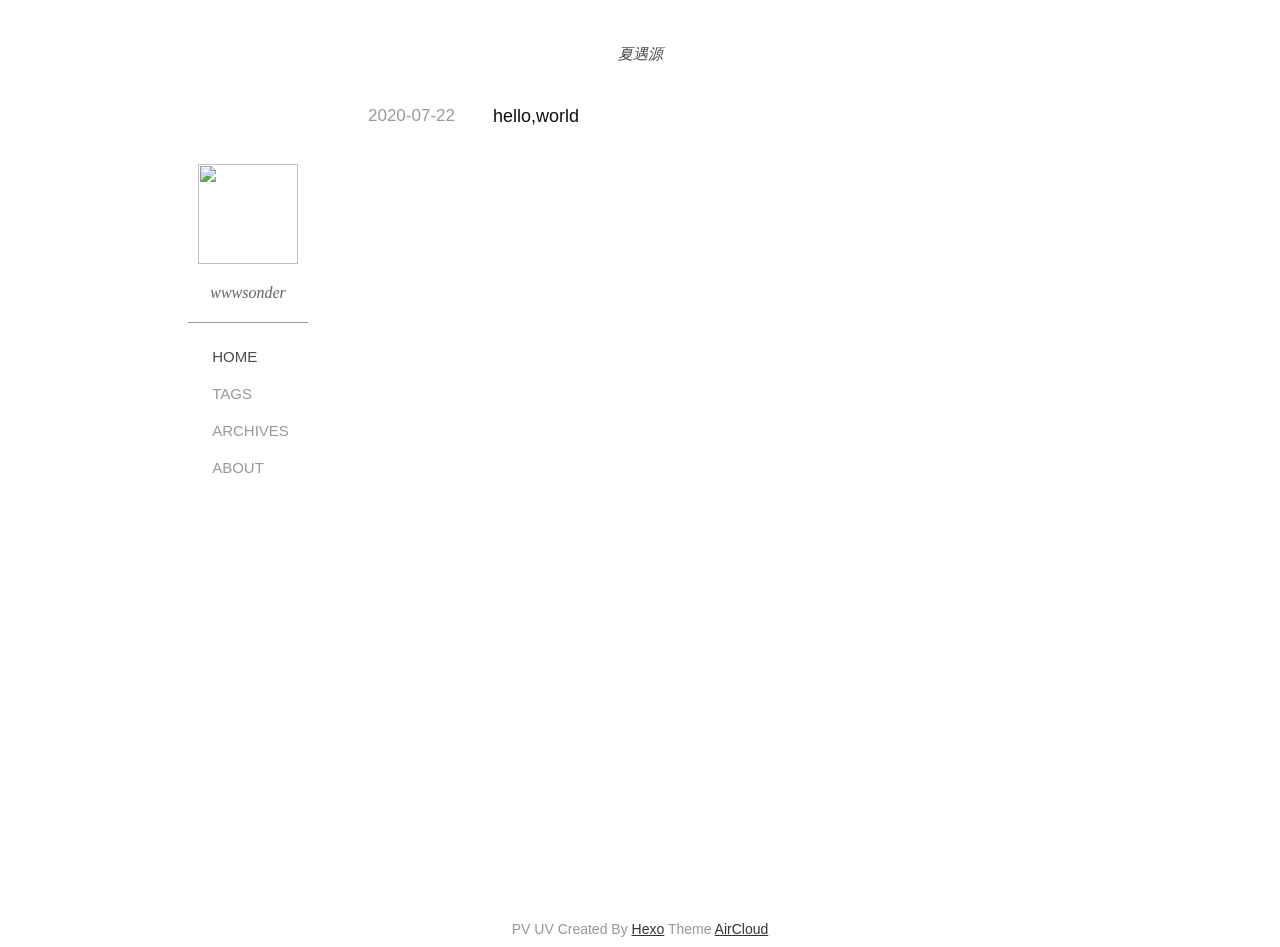
==== commit 302387ac: "Site updated: 2021-01-31 02:37:37" ====
--- a/index.html
+++ b/index.html
@@ -1,359 +1,183 @@
 <!DOCTYPE html>
-<html lang="zh-CN">
+<html lang="en">
 <head>
-  <meta charset="UTF-8">
-<meta name="viewport" content="width=device-width, initial-scale=1, maximum-scale=2">
-<meta name="theme-color" content="#222">
-<meta name="generator" content="Hexo 4.2.1">
-  <link rel="apple-touch-icon" sizes="180x180" href="/images/apple-touch-icon-next.png">
-  <link rel="icon" type="image/png" sizes="32x32" href="/images/favicon-32x32-next.png">
-  <link rel="icon" type="image/png" sizes="16x16" href="/images/favicon-16x16-next.png">
-  <link rel="mask-icon" href="/images/logo.svg" color="#222">
+    <meta charset="utf-8">
+    <meta http-equiv="X-UA-Compatible" content="IE=edge">
+    <meta name="google-site-verification" content="xBT4GhYoi5qRD5tr338pgPM5OWHHIDR6mNg1a3euekI" />
+    <meta name="viewport" content="width=device-width, initial-scale=1">
+    <meta name="description" content="测试一下">
+    <meta name="keyword"  content="">
+    <link rel="shortcut icon" href="/img/favicon.ico">
 
-<link rel="stylesheet" href="/css/main.css">
+    <title>
+        
+        
+        
+    </title>
+
+    <!-- Custom CSS -->
+    
+<link rel="stylesheet" href="/css/aircloud.css">
+
+    
+<link rel="stylesheet" href="/css/gitment.css">
+
+    <!--<link rel="stylesheet" href="https://imsun.github.io/gitment/style/default.css">-->
+    <link href="//at.alicdn.com/t/font_620856_pl6z7sid89qkt9.css" rel="stylesheet" type="text/css">
+    <!-- ga & ba script hoook -->
+    <script></script>
+<meta name="generator" content="Hexo 4.2.1"></head>
+
+<body>
+
+<div class="site-nav-toggle" id="site-nav-toggle">
+    <button>
+        <span class="btn-bar"></span>
+        <span class="btn-bar"></span>
+        <span class="btn-bar"></span>
+    </button>
+</div>
+
+<div class="index-about">
+    <i> 夏遇源 </i>
+</div>
+
+<div class="index-container">
+    
+    <div class="index-left">
+        
+<div class="nav" id="nav">
+    <div class="avatar-name">
+        <div class="avatar ">
+            <img src="/" />
+        </div>
+        <div class="name">
+            <i>wwwsonder</i>
+        </div>
+    </div>
+    <div class="contents" id="nav-content">
+        <ul>
+            <li  class=active >
+                <a href="/">
+                    <i class="iconfont icon-shouye1"></i>
+                    <span>HOME</span>
+                </a>
+            </li>
+            <li >
+                <a href="/tags">
+                    <i class="iconfont icon-biaoqian1"></i>
+                    <span>TAGS</span>
+                </a>
+            </li>
+            <li >
+                <a href="/archives">
+                    <i class="iconfont icon-guidang2"></i>
+                    <span>ARCHIVES</span>
+                </a>
+            </li>
+            <li >
+                <a href="/about/">
+                    <i class="iconfont icon-guanyu2"></i>
+                    <span>ABOUT</span>
+                </a>
+            </li>
+            
+        </ul>
+    </div>
+    
+</div>
 
 
-<link rel="stylesheet" href="/lib/font-awesome/css/all.min.css">
+<div class="search-field" id="search-field">
+    <div class="search-container">
+        <div class="search-input">
+            <span id="esc-search"> <i class="icon-fanhui iconfont"></i></span>
+            <input id="search-input"/>
+            <span id="begin-search">search</span>
+        </div>
+        <div class="search-result-container" id="search-result-container">
 
-<script id="hexo-configurations">
-    var NexT = window.NexT || {};
-    var CONFIG = {"hostname":"yoursite.com","root":"/","scheme":"Muse","version":"7.8.0","exturl":false,"sidebar":{"position":"left","display":"post","padding":18,"offset":12,"onmobile":false},"copycode":{"enable":false,"show_result":false,"style":null},"back2top":{"enable":true,"sidebar":false,"scrollpercent":false},"bookmark":{"enable":false,"color":"#222","save":"auto"},"fancybox":false,"mediumzoom":false,"lazyload":false,"pangu":false,"comments":{"style":"tabs","active":null,"storage":true,"lazyload":false,"nav":null},"algolia":{"hits":{"per_page":10},"labels":{"input_placeholder":"Search for Posts","hits_empty":"We didn't find any results for the search: ${query}","hits_stats":"${hits} results found in ${time} ms"}},"localsearch":{"enable":false,"trigger":"auto","top_n_per_article":1,"unescape":false,"preload":false},"motion":{"enable":true,"async":false,"transition":{"post_block":"fadeIn","post_header":"slideDownIn","post_body":"slideDownIn","coll_header":"slideLeftIn","sidebar":"slideUpIn"}}};
-  </script>
+        </div>
+    </div>
+</div>
 
-  <meta name="description" content="测试一下">
-<meta property="og:type" content="website">
-<meta property="og:title" content="wwwsonder">
-<meta property="og:url" content="http://yoursite.com/index.html">
-<meta property="og:site_name" content="wwwsonder">
-<meta property="og:description" content="测试一下">
-<meta property="og:locale" content="zh_CN">
-<meta property="article:author" content="wwwsonder">
-<meta name="twitter:card" content="summary">
+        <div class="index-about-mobile">
+            <i> 夏遇源 </i>
+        </div>
+    </div>
+    
+    <div class="index-middle">
+        <!-- Main Content -->
+        
+<div class="post-preview-container" style="min-height: 720px">
+    
+    <div class="post-preview">
+        <div class="post-time">2020-07-22</div>
+        <div class="post-info">
+            <a href="/2020/07/22/hello,world/">
+                <h3>
+                    hello,world
+                </h3>
+            </a>
+            <p>
+                
+            </p>
+        </div>
+    </div>
+    
+</div>
+<ul class="pager">
+    
+    
+</ul>
 
-<link rel="canonical" href="http://yoursite.com/">
+    </div>
+</div>
 
 
-<script id="page-configurations">
-  // https://hexo.io/docs/variables.html
-  CONFIG.page = {
-    sidebar: "",
-    isHome : true,
-    isPost : false,
-    lang   : 'zh-CN'
-  };
-</script>
+<footer class="footer">
+    <ul class="list-inline text-center">
+        
+        
 
-  <title>wwwsonder</title>
-  
+        
+
+        
+
+        
+
+        
+
+    </ul>
+    
+    <p>
+        <span id="busuanzi_container_site_pv">
+            <span id="busuanzi_value_site_pv"></span>PV
+        </span>
+        <span id="busuanzi_container_site_uv">
+            <span id="busuanzi_value_site_uv"></span>UV
+        </span>
+        Created By <a href="https://hexo.io/" target="_blank" rel="noopener">Hexo</a>  Theme <a href="https://github.com/aircloud/hexo-theme-aircloud" target="_blank" rel="noopener">AirCloud</a></p>
+</footer>
 
 
 
 
+</body>
 
+<script>
+    // We expose some of the variables needed by the front end
+    window.hexo_search_path = ""
+    window.hexo_root = "/"
+    window.isPost = false
+</script>
+<script src="https://cdn.bootcss.com/jquery/3.3.1/jquery.min.js"></script>
 
-  <noscript>
-  <style>
-  .use-motion .brand,
-  .use-motion .menu-item,
-  .sidebar-inner,
-  .use-motion .post-block,
-  .use-motion .pagination,
-  .use-motion .comments,
-  .use-motion .post-header,
-  .use-motion .post-body,
-  .use-motion .collection-header { opacity: initial; }
+<script src="/js/index.js"></script>
 
-  .use-motion .site-title,
-  .use-motion .site-subtitle {
-    opacity: initial;
-    top: initial;
-  }
-
-  .use-motion .logo-line-before i { left: initial; }
-  .use-motion .logo-line-after i { right: initial; }
-  </style>
-</noscript>
-
-</head>
-
-<body itemscope itemtype="http://schema.org/WebPage">
-  <div class="container use-motion">
-    <div class="headband"></div>
-
-    <header class="header" itemscope itemtype="http://schema.org/WPHeader">
-      <div class="header-inner"><div class="site-brand-container">
-  <div class="site-nav-toggle">
-    <div class="toggle" aria-label="切换导航栏">
-      <span class="toggle-line toggle-line-first"></span>
-      <span class="toggle-line toggle-line-middle"></span>
-      <span class="toggle-line toggle-line-last"></span>
-    </div>
-  </div>
-
-  <div class="site-meta">
-
-    <a href="/" class="brand" rel="start">
-      <span class="logo-line-before"><i></i></span>
-      <h1 class="site-title">wwwsonder</h1>
-      <span class="logo-line-after"><i></i></span>
-    </a>
-      <p class="site-subtitle" itemprop="description">夏遇源</p>
-  </div>
-
-  <div class="site-nav-right">
-    <div class="toggle popup-trigger">
-    </div>
-  </div>
-</div>
+<script async src="//busuanzi.ibruce.info/busuanzi/2.3/busuanzi.pure.mini.js"></script>
 
 
 
 
-<nav class="site-nav">
-  <ul id="menu" class="main-menu menu">
-        <li class="menu-item menu-item-home">
-
-    <a href="/" rel="section"><i class="fa fa-home fa-fw"></i>首页</a>
-
-  </li>
-        <li class="menu-item menu-item-archives">
-
-    <a href="/archives/" rel="section"><i class="fa fa-archive fa-fw"></i>归档</a>
-
-  </li>
-  </ul>
-</nav>
-
-
-
-
-</div>
-    </header>
-
-    
-  <div class="back-to-top">
-    <i class="fa fa-arrow-up"></i>
-    <span>0%</span>
-  </div>
-
-
-    <main class="main">
-      <div class="main-inner">
-        <div class="content-wrap">
-          
-
-          <div class="content index posts-expand">
-            
-      
-  
-  
-  <article itemscope itemtype="http://schema.org/Article" class="post-block" lang="zh-CN">
-    <link itemprop="mainEntityOfPage" href="http://yoursite.com/2020/07/22/hello,world/">
-
-    <span hidden itemprop="author" itemscope itemtype="http://schema.org/Person">
-      <meta itemprop="image" content="/images/avatar.gif">
-      <meta itemprop="name" content="wwwsonder">
-      <meta itemprop="description" content="测试一下">
-    </span>
-
-    <span hidden itemprop="publisher" itemscope itemtype="http://schema.org/Organization">
-      <meta itemprop="name" content="wwwsonder">
-    </span>
-      <header class="post-header">
-        <h2 class="post-title" itemprop="name headline">
-          
-            <a href="/2020/07/22/hello,world/" class="post-title-link" itemprop="url">hello,world</a>
-        </h2>
-
-        <div class="post-meta">
-            <span class="post-meta-item">
-              <span class="post-meta-item-icon">
-                <i class="far fa-calendar"></i>
-              </span>
-              <span class="post-meta-item-text">发表于</span>
-
-              <time title="创建时间：2020-07-22 20:30:23" itemprop="dateCreated datePublished" datetime="2020-07-22T20:30:23+08:00">2020-07-22</time>
-            </span>
-
-          
-
-        </div>
-      </header>
-
-    
-    
-    
-    <div class="post-body" itemprop="articleBody">
-
-      
-          <h2 id="hello-world"><a href="#hello-world" class="headerlink" title="hello,world"></a>hello,world</h2>
-      
-    </div>
-
-    
-    
-    
-      <footer class="post-footer">
-        <div class="post-eof"></div>
-      </footer>
-  </article>
-  
-  
-  
-
-
-  
-
-
-
-          </div>
-          
-
-<script>
-  window.addEventListener('tabs:register', () => {
-    let { activeClass } = CONFIG.comments;
-    if (CONFIG.comments.storage) {
-      activeClass = localStorage.getItem('comments_active') || activeClass;
-    }
-    if (activeClass) {
-      let activeTab = document.querySelector(`a[href="#comment-${activeClass}"]`);
-      if (activeTab) {
-        activeTab.click();
-      }
-    }
-  });
-  if (CONFIG.comments.storage) {
-    window.addEventListener('tabs:click', event => {
-      if (!event.target.matches('.tabs-comment .tab-content .tab-pane')) return;
-      let commentClass = event.target.classList[1];
-      localStorage.setItem('comments_active', commentClass);
-    });
-  }
-</script>
-
-        </div>
-          
-  
-  <div class="toggle sidebar-toggle">
-    <span class="toggle-line toggle-line-first"></span>
-    <span class="toggle-line toggle-line-middle"></span>
-    <span class="toggle-line toggle-line-last"></span>
-  </div>
-
-  <aside class="sidebar">
-    <div class="sidebar-inner">
-
-      <ul class="sidebar-nav motion-element">
-        <li class="sidebar-nav-toc">
-          文章目录
-        </li>
-        <li class="sidebar-nav-overview">
-          站点概览
-        </li>
-      </ul>
-
-      <!--noindex-->
-      <div class="post-toc-wrap sidebar-panel">
-      </div>
-      <!--/noindex-->
-
-      <div class="site-overview-wrap sidebar-panel">
-        <div class="site-author motion-element" itemprop="author" itemscope itemtype="http://schema.org/Person">
-  <p class="site-author-name" itemprop="name">wwwsonder</p>
-  <div class="site-description" itemprop="description">测试一下</div>
-</div>
-<div class="site-state-wrap motion-element">
-  <nav class="site-state">
-      <div class="site-state-item site-state-posts">
-          <a href="/archives/">
-        
-          <span class="site-state-item-count">1</span>
-          <span class="site-state-item-name">日志</span>
-        </a>
-      </div>
-  </nav>
-</div>
-
-
-
-      </div>
-
-    </div>
-  </aside>
-  <div id="sidebar-dimmer"></div>
-
-
-      </div>
-    </main>
-
-    <footer class="footer">
-      <div class="footer-inner">
-        
-
-        
-
-<div class="copyright">
-  
-  &copy; 
-  <span itemprop="copyrightYear">2021</span>
-  <span class="with-love">
-    <i class="fa fa-heart"></i>
-  </span>
-  <span class="author" itemprop="copyrightHolder">wwwsonder</span>
-</div>
-  <div class="powered-by">由 <a href="https://hexo.io/" class="theme-link" rel="noopener" target="_blank">Hexo</a> & <a href="https://muse.theme-next.org/" class="theme-link" rel="noopener" target="_blank">NexT.Muse</a> 强力驱动
-  </div>
-
-        
-
-
-
-
-
-
-
-
-      </div>
-    </footer>
-  </div>
-
-  
-  <script src="/lib/anime.min.js"></script>
-  <script src="/lib/velocity/velocity.min.js"></script>
-  <script src="/lib/velocity/velocity.ui.min.js"></script>
-
-<script src="/js/utils.js"></script>
-
-<script src="/js/motion.js"></script>
-
-
-<script src="/js/schemes/muse.js"></script>
-
-
-<script src="/js/next-boot.js"></script>
-
-
-
-
-  
-
-
-
-
-
-
-
-
-
-
-
-
-
-
-
-  
-
-  
-
-</body>
 </html>
--- a/css/aircloud.css
+++ b/css/aircloud.css
@@ -0,0 +1,1237 @@
+/*varibles*/
+* {
+  font-family: "italic", Helvetica, Arial, "Heiti SC", "Microsoft YaHei";
+}
+body,
+html {
+  margin: 0;
+  padding: 0;
+}
+body {
+  margin-left: calc(100vw - 100%) !important;
+  -webkit-text-size-adjust: none;
+}
+.red {
+  color: red;
+}
+.hide {
+  display: none !important;
+}
+.show-block {
+  display: block !important;
+}
+.show-block {
+  animation: showBlock 0.4s forwards;
+  display: block !important;
+}
+@keyframes showBlock {
+  from {
+    opacity: 0;
+    transform: translateY(-100%);
+  }
+  to {
+    opacity: 1;
+    transform: translateY(0);
+  }
+}
+.hide-block {
+  display: block !important;
+  animation: hideBlock 0.4s forwards;
+  opacity: 1;
+  transform: translateY(0);
+}
+@keyframes hideBlock {
+  from {
+    opacity: 1;
+    transform: translateY(0);
+  }
+  to {
+    opacity: 0;
+    transform: translateY(-100%);
+    display: none;
+  }
+}
+.show-flex-fade {
+  animation: showFade 0.4s forwards;
+  display: flex !important;
+}
+.hide-flex-fade {
+  animation: hideFade 0.4s forwards;
+}
+@keyframes showFade {
+  from {
+    opacity: 0;
+  }
+  to {
+    opacity: 1;
+  }
+}
+@keyframes hideFade {
+  from {
+    opacity: 1;
+  }
+  to {
+    opacity: 0;
+    display: none !important;
+  }
+}
+.no-indent {
+  text-indent: 0 !important;
+}
+.no-indent p,
+.no-indent h1,
+.no-indent h2,
+.no-indent h3,
+.no-indent h4,
+.no-indent h5,
+.no-indent h6,
+.no-indent ul,
+.no-indent ol {
+  text-indent: 0 !important;
+}
+.nav {
+  position: relative;
+  padding-top: 50px;
+  color: #333333;
+  width: 100%;
+  display: flex;
+  flex-direction: column;
+  align-items: center;
+}
+.nav .avatar-name {
+  display: flex;
+  flex-direction: column;
+  align-items: center;
+  border-bottom: 1px solid #979797;
+}
+.nav .avatar-name .avatar {
+  width: 120px;
+  height: 120px;
+  padding: 10px;
+  box-sizing: border-box;
+}
+.nav .avatar-name .avatar img {
+  width: 100px;
+  height: 100px;
+}
+.nav .avatar-name .radius img {
+  border-radius: 50%;
+}
+.nav .avatar-name .name {
+  margin-top: 10px;
+  margin-bottom: 20px;
+}
+.nav .avatar-name .name i {
+  font-size: 16px;
+  font-family: "italic" !important;
+  font-weight: 300;
+  color: #666666;
+}
+.nav .contents ul {
+  width: 100%;
+  padding-left: 0;
+  margin-top: 25px;
+  margin-bottom: 25px;
+}
+.nav .contents ul li,
+.nav .contents ul li a {
+  text-decoration: none;
+  font-size: 15px;
+  margin: 20px auto;
+  padding-left: 0;
+  list-style: none;
+}
+.nav .contents ul li i,
+.nav .contents ul li a i {
+  cursor: pointer;
+  color: #999999;
+  margin-right: 5px;
+}
+.nav .contents ul li span,
+.nav .contents ul li a span {
+  cursor: pointer;
+  color: #999999;
+}
+.nav .contents ul li.active span,
+.nav .contents ul li.active i {
+  color: #4a4a4a;
+}
+.nav .contents ul li:hover span,
+.nav .contents ul li:hover i {
+  color: #4a4a4a;
+}
+.site-nav-toggle {
+  display: none;
+}
+.site-nav-toggle button {
+  outline: none;
+  margin-top: 2px;
+  padding: 9px 10px;
+  background: transparent;
+  border: none;
+  user-select: none;
+}
+.site-nav-toggle button .btn-bar {
+  display: block;
+  width: 22px;
+  height: 2px;
+  background: #666666;
+  border-radius: 1px;
+}
+.site-nav-toggle button .btn-bar + .btn-bar {
+  margin-top: 4px;
+}
+.search-field {
+  overflow: hidden;
+  display: none;
+  position: fixed;
+  top: 0;
+  bottom: 0;
+  z-index: 3;
+  left: 0;
+  right: 0;
+  width: 100vw;
+  height: 100vh;
+  background-color: rgba(0, 0, 0, 0.3);
+  align-items: center;
+  flex-direction: column;
+}
+.search-field .search-container {
+  width: 40vw;
+  min-width: 500px;
+  height: 70vh;
+  margin-top: 15vh;
+  background-color: white;
+}
+.search-field .search-container .search-input {
+  width: 100%;
+  display: flex;
+  align-items: center;
+  padding-top: 10px;
+}
+.search-field .search-container .search-input span {
+  width: 60px;
+  color: #999999;
+  line-height: 30px;
+  text-align: center;
+}
+.search-field .search-container .search-input span:nth-child(1) {
+  width: 40px;
+}
+.search-field .search-container .search-input #begin-search {
+  cursor: pointer;
+}
+.search-field .search-container .search-input #begin-search:hover {
+  color: #4a4a4a;
+}
+.search-field .search-container .search-input input {
+  flex: 1;
+  background-color: #f3f4f7;
+  border: 1px solid #cccccc;
+  height: 30px;
+  font-size: 18px;
+  color: #4a4a4a;
+  box-sizing: border-box;
+  font-weight: 300;
+  padding-left: 5px;
+  padding-right: 5px;
+}
+.search-field .search-result-container {
+  height: calc(70vh - 50px);
+  overflow-y: scroll;
+  overflow-x: hidden;
+}
+.search-field .search-result-container::-webkit-scrollbar {
+  width: 4px;
+}
+.search-field .search-result-container .no-search-result {
+  width: 100%;
+  height: 200px;
+  text-align: center;
+  padding-top: 100px;
+  color: #999999;
+  font-size: 16px;
+}
+.search-field .search-result-container::-webkit-scrollbar-thumb {
+  background-color: #c3c4c7;
+  -webkit-border-radius: 2px;
+  border-radius: 2px;
+}
+.search-field .search-result-container ul {
+  margin-top: 10px;
+  width: calc(100% - 25px);
+  padding-left: 10px;
+}
+.search-field .search-result-container ul li {
+  margin-bottom: 15px;
+  list-style: none;
+}
+.search-field .search-result-container ul li a {
+  text-decoration: none;
+  cursor: pointer;
+  font-size: 16px;
+  color: #4a4a4a;
+  font-weight: 300;
+  padding-bottom: 5px;
+}
+.search-field .search-result-container ul li ul {
+  padding-left: 10px;
+}
+.search-field .search-result-container ul li ul li {
+  list-style: none;
+  color: #666666;
+  font-weight: 300;
+  font-size: 13px;
+}
+@media screen and (max-width: 680px) {
+  .search-field .search-container {
+    min-width: 0;
+    width: 100%;
+    height: 100%;
+    margin: 0;
+  }
+  .search-field .search-result-container {
+    height: calc(100vh - 50px);
+  }
+  .nav {
+    margin-top: 50px;
+    position: relative;
+    top: 0;
+    width: 100%;
+  }
+  .nav .avatar-name {
+    border-bottom: none;
+  }
+  .nav .contents {
+    display: none;
+    position: fixed;
+    left: 0;
+    top: 40px;
+    background-color: white;
+    width: 100%;
+    border-bottom: 1px solid #CCCCCC;
+    border-top: 1px solid #CCCCCC;
+  }
+  .nav .contents ul {
+    padding-left: 30px;
+  }
+  .site-nav-toggle {
+    height: 40px;
+    box-sizing: border-box;
+    display: block;
+    position: fixed;
+    width: 100%;
+    padding-top: 2px;
+    padding-left: 20px;
+    z-index: 2;
+    background-color: white;
+  }
+}
+.post-preview {
+  width: 100%;
+  height: max-content;
+  margin-bottom: 10px;
+  box-sizing: border-box;
+  display: flex;
+  flex-direction: row;
+}
+.post-preview .post-time {
+  font-size: 17px;
+  color: #999999;
+  width: 125px;
+  font-weight: 300;
+  line-height: 24px;
+}
+.post-preview .post-info {
+  flex: 1;
+}
+.post-preview .post-info a {
+  cursor: pointer;
+  text-decoration: none;
+}
+.post-preview .post-info a h3 {
+  line-height: 24px;
+  cursor: pointer;
+  margin-top: 0;
+  margin-bottom: 5px;
+  color: #101010;
+  font-size: 18px;
+  font-weight: 300;
+  transition: color 0.4s;
+}
+.post-preview .post-info a h3:hover {
+  color: #4990E2;
+}
+.post-preview .post-info p {
+  margin-top: 0;
+}
+.post-preview .post-info p span,
+.post-preview .post-info p a {
+  font-weight: 300;
+  color: #999999;
+  font-size: 14px;
+  text-decoration: none;
+}
+.post-preview-container {
+  min-height: 420px;
+}
+.pager {
+  width: 100%;
+  height: 40px;
+  padding-left: 0;
+  display: flex;
+}
+.pager .previous {
+  flex: 1;
+  display: flex;
+  flex-direction: row;
+  cursor: pointer;
+}
+.pager .next {
+  flex: 1;
+  display: flex;
+  flex-direction: row-reverse;
+  cursor: pointer;
+}
+.pager .previous a,
+.pager .next a {
+  box-sizing: border-box;
+  cursor: pointer;
+  transition: color 0.4s, background-color 0.4s;
+  border: 1px solid #999999;
+  line-height: 40px;
+  width: 150px;
+  height: 40px;
+  font-size: 18px;
+  color: #999999;
+  text-align: center;
+  text-decoration: none;
+}
+.pager .previous a:hover,
+.pager .next a:hover {
+  color: white;
+  cursor: pointer;
+  background-color: #666666;
+}
+@media screen and (max-width: 680px) {
+  .post-preview-container {
+    min-height: 0 !important;
+  }
+  .post-preview {
+    width: 100%;
+    height: max-content;
+    margin-bottom: 10px;
+    box-sizing: border-box;
+    display: flex;
+    flex-direction: column;
+    padding-left: 10px;
+    padding-right: 10px;
+    border-bottom: 1px solid #EEEEEE;
+  }
+  .post-preview .post-time {
+    font-size: 11px;
+    color: #999999;
+    width: 125px;
+    font-weight: 300;
+    line-height: 20px;
+    font-style: oblique;
+  }
+  .post-preview .post-info {
+    flex: 1;
+  }
+  .post-preview .post-info a {
+    cursor: pointer;
+    text-decoration: none;
+  }
+  .post-preview .post-info a h3 {
+    line-height: 20px;
+    cursor: pointer;
+    margin-top: 0;
+    margin-bottom: 5px;
+    color: #101010;
+    font-size: 15px;
+    font-weight: 300;
+  }
+  .post-preview .post-info p {
+    margin-top: 0;
+  }
+  .post-preview .post-info p span,
+  .post-preview .post-info p a {
+    font-weight: 300;
+    color: #999999;
+    font-size: 12px;
+    text-decoration: none;
+  }
+  .pager {
+    width: 100%;
+    height: 40px;
+    padding-left: 10px;
+    padding-right: 10px;
+    display: flex;
+  }
+  .pager .previous {
+    flex: 1;
+    display: flex;
+    flex-direction: row;
+    cursor: pointer;
+  }
+  .pager .next {
+    flex: 1;
+    display: flex;
+    flex-direction: row-reverse;
+    cursor: pointer;
+  }
+  .pager .previous a,
+  .pager .next a {
+    box-sizing: border-box;
+    cursor: pointer;
+    transition: color 0.4s, background-color 0.4s;
+    border: 1px solid #999999;
+    line-height: 30px;
+    width: 120px;
+    height: 30px;
+    font-size: 14px;
+    color: #999999;
+    text-align: center;
+    text-decoration: none;
+  }
+  .pager .previous a:hover,
+  .pager .next a:hover {
+    color: white;
+    cursor: pointer;
+    background-color: #666666;
+  }
+}
+.tags {
+  line-height: 30px;
+  margin-bottom: 25px;
+}
+.tags a {
+  text-decoration: none;
+  color: #999999;
+  margin-right: 15px;
+}
+.tags a:hover {
+  color: #4a4a4a;
+}
+.tags a::before {
+  content: "#";
+}
+.one-tag-list {
+  margin-bottom: 25px;
+}
+.one-tag-list .fa-tag {
+  margin-bottom: 15px;
+  display: block;
+  color: #999999;
+}
+.one-tag-list .post-preview {
+  padding-left: 2em;
+}
+.one-tag-list .post-preview a {
+  cursor: pointer;
+  text-decoration: none;
+}
+.one-tag-list .post-preview a .post-title {
+  margin-bottom: 5px;
+  line-height: 20px;
+  cursor: pointer;
+  margin-top: 0;
+  color: #101010;
+  font-size: 18px;
+  font-weight: 300;
+  transition: color 0.4s;
+}
+.one-tag-list .post-preview a .post-title:hover {
+  color: #4990E2;
+}
+@media screen and (max-width: 680px) {
+  .one-tag-list {
+    margin-bottom: 25px;
+  }
+  .one-tag-list .fa-tag {
+    margin-bottom: 15px;
+    display: block;
+    color: #999999;
+  }
+  .one-tag-list .post-preview {
+    padding-left: 2em;
+  }
+  .one-tag-list .post-preview a {
+    cursor: pointer;
+    text-decoration: none;
+  }
+  .one-tag-list .post-preview a .post-title {
+    font-size: 14px;
+    font-weight: 300;
+    text-decoration: none;
+    line-height: 20px;
+    color: #4a4a4a;
+    margin-bottom: 5px;
+    cursor: pointer;
+    margin-top: 0;
+    transition: color 0.4s;
+  }
+  .one-tag-list .post-preview a .post-title:hover {
+    color: #4990E2;
+  }
+}
+.post-container {
+  width: 100%;
+  height: max-content;
+  display: flex;
+  flex-direction: column;
+}
+.post-container .post-title {
+  width: 100%;
+  text-align: center;
+  line-height: 24px;
+  margin-top: 0;
+  margin-bottom: 5px;
+  color: #101010;
+  font-size: 20px;
+  font-weight: 300;
+}
+.post-container .post-meta {
+  text-align: center;
+  margin-top: 0;
+  margin-bottom: 20px;
+}
+.post-container .post-meta span,
+.post-container .post-meta a {
+  font-weight: 300;
+  color: #999999;
+  font-size: 13px;
+  text-decoration: none;
+}
+.post-container .post-meta .attr {
+  margin-right: 5px;
+  margin-left: 5px;
+}
+.post-content {
+  line-height: 20px;
+  font-size: 15px;
+  text-indent: 2em;
+  color: #333333;
+  font-weight: 300;
+}
+.post-content > table,
+.post-content > table tr th,
+.post-content > table tr td {
+  border: 1px solid #e7e8e9;
+}
+.post-content table {
+  border-collapse: collapse;
+}
+.post-content blockquote {
+  border-top: 1px solid #cccccc;
+  border-bottom: 1px solid #cccccc;
+  margin-left: 2em;
+  margin-right: 2em;
+  padding-left: 0;
+  padding-right: 0;
+}
+.post-content blockquote p {
+  margin-top: 10px;
+  margin-bottom: 10px;
+  color: #666666;
+}
+.post-content a {
+  text-decoration: none;
+  color: #4990E2;
+}
+.post-content p {
+  color: #404040;
+  font-size: 14px;
+  line-height: 30px;
+  text-indent: 2em;
+  letter-spacing: 1px;
+}
+.post-content p img {
+  width: 80%;
+}
+.post-content ul,
+.post-content ol {
+  padding-left: 2em;
+}
+.post-content ul li,
+.post-content ol li {
+  list-style: none;
+  color: #404040;
+  font-size: 14px;
+  line-height: 30px;
+  text-indent: 2em;
+  letter-spacing: 1px;
+  margin-bottom: 5px;
+  margin-top: 5px;
+}
+.post-content ul li:before,
+.post-content ol li:before {
+  content: '• ';
+}
+.post-content pre {
+  text-indent: 0;
+  padding: 10px;
+}
+.post-content pre code {
+  line-height: 175%;
+}
+.post-content h1 {
+  color: #333333;
+  margin-top: 20px;
+  margin-bottom: 20px;
+}
+.post-content h2 {
+  color: #333333;
+  margin-top: 20px;
+  margin-bottom: 20px;
+}
+.post-content h3 {
+  color: #333333;
+  margin-top: 20px;
+  margin-bottom: 20px;
+}
+.post-content h4 {
+  color: #333333;
+  margin-top: 20px;
+  margin-bottom: 20px;
+}
+.post-content h5 {
+  color: #333333;
+  margin-top: 20px;
+  margin-bottom: 20px;
+}
+.post-content h6 {
+  color: #333333;
+  margin-top: 20px;
+  margin-bottom: 20px;
+}
+.post-content figcaption {
+  text-align: center;
+}
+#comment-container {
+  text-indent: 0;
+}
+#lv-container {
+  text-indent: 0;
+}
+.post-content li p {
+  display: inline;
+}
+.index-about {
+  text-align: center;
+  width: 100%;
+  margin-top: 45px;
+  margin-bottom: 40px;
+  opacity: 0;
+  animation: showBlock 1.6s forwards;
+}
+.index-about i {
+  font-size: 15px;
+  font-family: "italic" !important;
+  font-weight: 300;
+  color: #444444;
+}
+.index-about-mobile {
+  display: none;
+}
+.index-container {
+  justify-content: center;
+  height: max-content;
+  position: relative;
+  width: 1024px;
+  margin: auto;
+  display: flex;
+  flex-direction: row;
+  background-color: white;
+}
+.index-container .index-left {
+  width: 240px;
+}
+.index-container .index-middle {
+  max-width: 784px;
+  flex: 1;
+}
+@media screen and (max-width: 1180px) {
+  .index-container {
+    left: 0;
+    width: 100%;
+    box-sizing: border-box;
+    margin: auto;
+    padding: 0 40px 0 10px;
+    display: flex;
+    flex-direction: row;
+  }
+  .index-container .index-left {
+    width: 180px;
+  }
+  .index-container .index-middle {
+    flex: 1;
+    max-width: calc(100% - 180px);
+  }
+}
+@media screen and (max-width: 680px) {
+  .index-container {
+    width: 100%;
+    box-sizing: border-box;
+    margin: auto;
+    display: flex;
+    flex-direction: column;
+    padding: 0 25px 0 25px;
+    min-height: 0;
+  }
+  .index-container .index-left {
+    width: 100%;
+  }
+  .index-container .index-middle {
+    max-width: 100%;
+    flex: 1;
+  }
+  .index-about {
+    display: none;
+  }
+  .index-about-mobile {
+    display: block;
+    text-align: center;
+    width: 100%;
+    margin-top: 0;
+    margin-bottom: 40px;
+  }
+  .index-about-mobile i {
+    font-size: 15px;
+    font-family: "italic" !important;
+    font-weight: 300;
+    color: #444444;
+  }
+}
+.donate-container {
+  width: 100%;
+  display: flex;
+  align-items: center;
+  flex-direction: column;
+}
+.donate-container .donate-button {
+  margin-bottom: 10px;
+  text-align: center;
+  display: flex;
+  align-items: center;
+  flex-direction: column;
+}
+.donate-container .donate-button button {
+  border: none;
+  cursor: pointer;
+  box-shadow: none;
+  outline: none;
+  border-radius: 6px;
+  width: 60px;
+  height: 24px;
+  text-align: center;
+  color: white;
+  background-color: orange;
+}
+.donate-container .donate-button button:active {
+  background-color: darkorange;
+}
+.donate-container .donate-img-container {
+  display: flex;
+  align-items: center;
+  flex-direction: column;
+}
+.donate-container .donate-img-container img {
+  max-width: 400px;
+  max-height: 360px;
+}
+.donate-container .donate-img-container p {
+  text-align: center;
+  font-size: 14px;
+  color: #999999;
+}
+@media screen and (max-width: 680px) {
+  .donate-container .donate-img-container img {
+    max-width: 75vw;
+    max-height: 240px;
+  }
+  .donate-container .donate-img-container p {
+    text-align: center;
+    font-size: 14px;
+    color: #999999;
+  }
+}
+.archives-container .one-tag-list .listing-seperator {
+  font-size: 18px;
+  color: #999999;
+}
+.archives-container .one-tag-list ul {
+  list-style: none;
+}
+.archives-container .one-tag-list ul li {
+  display: flex;
+  align-items: center;
+  flex-direction: row;
+  margin-bottom: 10px;
+}
+.archives-container .one-tag-list ul li span {
+  color: #999999;
+  margin-right: 15px;
+  min-width: 45px;
+}
+.archives-container .one-tag-list ul li a {
+  text-decoration: none;
+  line-height: 20px;
+  color: #4a4a4a;
+}
+.archives-container .one-tag-list ul li a span {
+  color: #4a4a4a;
+  transition: color 0.4s;
+}
+.archives-container .one-tag-list ul li a span:hover {
+  color: #4990E2;
+}
+@media screen and (max-width: 680px) {
+  .archives-container .one-tag-list .listing-seperator {
+    font-size: 18px;
+    color: #999999;
+  }
+  .archives-container .one-tag-list ul {
+    list-style: none;
+    padding-left: 1em;
+  }
+  .archives-container .one-tag-list ul li {
+    display: flex;
+    align-items: center;
+    flex-direction: row;
+    margin-bottom: 10px;
+  }
+  .archives-container .one-tag-list ul li span {
+    color: #999999;
+    margin-right: 15px;
+    min-width: 45px;
+    font-size: 14px;
+  }
+  .archives-container .one-tag-list ul li i {
+    font-size: 12px;
+  }
+  .archives-container .one-tag-list ul li a {
+    font-size: 14px;
+    font-weight: 300;
+    text-decoration: none;
+    line-height: 20px;
+    color: #4a4a4a;
+  }
+  .archives-container .one-tag-list ul li a span {
+    color: #4a4a4a;
+  }
+}
+pre,
+.highlight {
+  overflow: auto;
+  margin: 20px 0;
+  padding: 0;
+  font-size: 13px;
+  color: #4d4d4c;
+  background: #f7f7f7;
+  line-height: 1.6;
+}
+pre,
+code {
+  font-family: consolas, Menlo, "PingFang SC", "Microsoft YaHei", monospace;
+}
+code {
+  padding: 2px 4px;
+  word-wrap: break-word;
+  color: #555;
+  background: #eee;
+  border-radius: 3px;
+  font-size: 13px;
+}
+pre {
+  padding: 10px;
+}
+pre code {
+  padding: 0;
+  color: #4d4d4c;
+  background: none;
+  text-shadow: none;
+}
+.highlight {
+  border-radius: 1px;
+}
+.highlight pre {
+  border: none;
+  margin: 0;
+  padding: 10px 0;
+}
+.highlight table {
+  margin: 0;
+  width: auto;
+  border: none;
+}
+.highlight td {
+  border: none;
+  padding: 0;
+}
+.highlight figcaption {
+  font-size: 1em;
+  color: #4d4d4c;
+  line-height: 1em;
+  margin-bottom: 1em;
+}
+.highlight figcaption a {
+  float: right;
+  color: #4d4d4c;
+}
+.highlight figcaption a:hover {
+  border-bottom-color: #4d4d4c;
+}
+.highlight .gutter pre {
+  padding-left: 10px;
+  padding-right: 10px;
+  color: #869194;
+  text-align: right;
+  background-color: #eff2f3;
+}
+.highlight .code pre {
+  width: 100%;
+  padding-left: 10px;
+  padding-right: 10px;
+  background-color: #f7f7f7;
+}
+.highlight .line {
+  height: 20px;
+}
+.gutter {
+  -webkit-user-select: none;
+  -moz-user-select: none;
+  -ms-user-select: none;
+  user-select: none;
+}
+.gist table {
+  width: auto;
+}
+.gist table td {
+  border: none;
+}
+pre .deletion {
+  background: #fdd;
+}
+pre .addition {
+  background: #dfd;
+}
+pre .meta {
+  color: #8959a8;
+}
+pre .comment {
+  color: #8e908c;
+}
+pre .variable,
+pre .attribute,
+pre .tag,
+pre .regexp,
+pre .ruby .constant,
+pre .xml .tag .title,
+pre .xml .pi,
+pre .xml .doctype,
+pre .html .doctype,
+pre .css .id,
+pre .css .class,
+pre .css .pseudo {
+  color: #c82829;
+}
+pre .number,
+pre .preprocessor,
+pre .built_in,
+pre .literal,
+pre .params,
+pre .constant,
+pre .command {
+  color: #f5871f;
+}
+pre .ruby .class .title,
+pre .css .rules .attribute,
+pre .string,
+pre .value,
+pre .inheritance,
+pre .header,
+pre .ruby .symbol,
+pre .xml .cdata,
+pre .special,
+pre .number,
+pre .formula {
+  color: #718c00;
+}
+pre .title,
+pre .css .hexcolor {
+  color: #3e999f;
+}
+pre .function,
+pre .python .decorator,
+pre .python .title,
+pre .ruby .function .title,
+pre .ruby .title .keyword,
+pre .perl .sub,
+pre .javascript .title,
+pre .coffeescript .title {
+  color: #4271ae;
+}
+pre .keyword,
+pre .javascript .function {
+  color: #8959a8;
+}
+.footer {
+  width: 100%;
+  align-items: center;
+  display: flex;
+  flex-direction: column;
+  color: #979797;
+  margin-bottom: 10px;
+}
+.footer p {
+  font-family: "Montserrat", "Helvetica Neue", "Hiragino Sans GB", "LiHei Pro", Arial, sans-serif;
+  font-size: 14px;
+  margin-top: 5px;
+  margin-bottom: 0;
+  font-weight: 300;
+  margin-right: 20px;
+  word-break: break-all;
+  margin-left: 20px;
+}
+.footer p a {
+  font-weight: 300;
+  font-family: "Montserrat", "Helvetica Neue", "Hiragino Sans GB", "LiHei Pro", Arial, sans-serif;
+  cursor: pointer;
+  color: #333333;
+}
+.footer p span a {
+  font-weight: 300;
+  font-family: "Montserrat", "Helvetica Neue", "Hiragino Sans GB", "LiHei Pro", Arial, sans-serif;
+  cursor: pointer;
+  color: #979797;
+  text-decoration: none;
+}
+.footer p span a:hover {
+  color: #333333;
+}
+.list-inline.text-center {
+  color: #444444;
+  font-size: 20px;
+  padding-left: 0;
+  margin-bottom: 0;
+}
+.list-inline.text-center li {
+  display: inline-block;
+  margin: 0 2px;
+  background-color: #979797;
+  height: 24px;
+  width: 24px;
+  border-radius: 12px;
+  text-align: center;
+}
+.list-inline.text-center li a {
+  text-decoration: none;
+}
+.list-inline.text-center li a span i {
+  line-height: 20px;
+  color: white;
+}
+.list-inline.text-center li:hover {
+  background-color: #333333;
+}
+@media screen and (max-width: 680px) {
+  .footer {
+    box-sizing: border-box;
+    padding-left: 20px;
+    padding-right: 20px;
+  }
+  .footer p {
+    word-break: break-all;
+    font-family: "Montserrat", "Helvetica Neue", "Hiragino Sans GB", "LiHei Pro", Arial, sans-serif;
+    font-size: 11px;
+    margin-top: 5px;
+    margin-bottom: 0;
+    font-weight: 300;
+    margin-right: 20px;
+    margin-left: 20px;
+  }
+  .footer p span a {
+    font-size: 11px;
+    font-weight: 300;
+    font-family: "Montserrat", "Helvetica Neue", "Hiragino Sans GB", "LiHei Pro", Arial, sans-serif;
+    cursor: pointer;
+    color: #979797;
+    text-decoration: none;
+  }
+  .footer p span a:hover {
+    color: #333333;
+  }
+}
+.toc-article {
+  width: 240px;
+}
+.toc-article::-webkit-scrollbar {
+  width: 0;
+}
+.toc-article::-webkit-scrollbar-thumb {
+  background-color: transparent;
+  -webkit-border-radius: 4px;
+  border-radius: 2px;
+}
+.toc-article ol {
+  padding-left: 10px;
+  cursor: pointer;
+  font-size: 0;
+}
+.toc-article li {
+  font-size: 0;
+  box-sizing: border-box;
+  border-left: 2px solid #cccccc;
+  list-style: none;
+  padding-left: 10px;
+}
+.toc-article li a {
+  display: block;
+  line-height: 20px;
+  margin-bottom: 10px;
+  text-decoration: none;
+  color: #999999;
+  font-size: 14px;
+}
+.toc-article li a span {
+  word-break: break-all;
+}
+.toc-article li.active {
+  border-left: 2px solid #4990E2;
+}
+.toc-article li.active > a {
+  color: #4990E2;
+}
+.toc-article li:hover {
+  border-left: 2px solid #4990E2;
+}
+.toc-article li:hover > a {
+  color: #4990E2;
+}
+.toc-article > ol > li {
+  border-left: none !important;
+}
+.toc-fixed {
+  position: fixed;
+  top: 10px;
+  width: 240px;
+}
+.toc-fixed::-webkit-scrollbar {
+  width: 0;
+}
+.toc-fixed::-webkit-scrollbar-thumb {
+  background-color: #ffffff;
+  -webkit-border-radius: 4px;
+  border-radius: 2px;
+}
+@media screen and (max-width: 1180px) {
+  .toc-article {
+    display: none;
+  }
+}
+.gitment-comment p {
+  text-indent: 0;
+}
+/*# sourceMappingURL=aircloud.css.map */
--- a/css/gitment.css
+++ b/css/gitment.css
@@ -0,0 +1,1146 @@
+.gitment-container {
+    font-family: sans-serif;
+    font-size: 14px;
+    line-height: 1.5;
+    color: #333;
+    word-wrap: break-word;
+}
+
+.gitment-container * {
+    box-sizing: border-box;
+}
+
+.gitment-container *:disabled {
+    cursor: not-allowed;
+}
+
+.gitment-container a,
+.gitment-container a:visited {
+    cursor: pointer;
+    text-decoration: none;
+}
+
+.gitment-container a:hover {
+    text-decoration: underline;
+}
+
+.gitment-container .gitment-hidden {
+    display: none;
+}
+
+.gitment-container .gitment-spinner-icon {
+    fill: #333;
+
+    -webkit-animation: gitment-spin 1s steps(12) infinite;
+    animation: gitment-spin 1s steps(12) infinite;
+}
+
+@-webkit-keyframes gitment-spin {
+    100% {
+        -webkit-transform: rotate(360deg);
+        transform: rotate(360deg)
+    }
+}
+
+@keyframes gitment-spin {
+    100% {
+        -webkit-transform: rotate(360deg);
+        transform: rotate(360deg)
+    }
+}
+
+.gitment-root-container {
+    margin: 19px 0;
+}
+
+.gitment-header-container {
+    margin: 19px 0;
+}
+
+.gitment-header-like-btn,
+.gitment-comment-like-btn {
+    cursor: pointer;
+}
+
+.gitment-comment-like-btn {
+    float: right;
+}
+
+.gitment-comment-like-btn.liked {
+    color: #F44336;
+}
+
+.gitment-header-like-btn svg {
+    vertical-align: middle;
+    height: 30px;
+}
+
+.gitment-comment-like-btn svg {
+    vertical-align: middle;
+    height: 20px;
+}
+
+.gitment-header-like-btn.liked svg,
+.gitment-comment-like-btn.liked svg {
+    fill: #F44336;
+}
+
+a.gitment-header-issue-link,
+a.gitment-header-issue-link:visited {
+    float: right;
+    line-height: 30px;
+    color: #666;
+}
+
+a.gitment-header-issue-link:hover {
+    color: #666;
+}
+
+.gitment-comments-loading,
+.gitment-comments-error,
+.gitment-comments-empty {
+    text-align: center;
+    margin: 50px 0;
+}
+
+.gitment-comments-list {
+    list-style: none;
+    padding-left: 0;
+    margin: 0 0 38px;
+}
+
+.gitment-comment,
+.gitment-editor-container {
+    position: relative;
+    min-height: 60px;
+    padding-left: 60px;
+    margin: 19px 0;
+}
+
+.gitment-comment-avatar,
+.gitment-editor-avatar {
+    float: left;
+    margin-left: -60px;
+}
+
+.gitment-comment-avatar,
+.gitment-comment-avatar-img,
+.gitment-comment-avatar,
+.gitment-editor-avatar-img,
+.gitment-editor-avatar svg {
+    width: 44px;
+    height: 44px;
+    border-radius: 3px;
+}
+
+.gitment-editor-avatar .gitment-github-icon {
+    fill: #fff;
+    background-color: #333;
+}
+
+.gitment-comment-main,
+.gitment-editor-main {
+    position: relative;
+    border: 1px solid #CFD8DC;
+    border-radius: 0;
+}
+
+.gitment-editor-main::before,
+.gitment-editor-main::after,
+.gitment-comment-main::before,
+.gitment-comment-main::after {
+    position: absolute;
+    top: 11px;
+    left: -16px;
+    display: block;
+    width: 0;
+    height: 0;
+    pointer-events: none;
+    content: "";
+    border-color: transparent;
+    border-style: solid solid outset;
+}
+
+.gitment-editor-main::before,
+.gitment-comment-main::before {
+    border-width: 8px;
+    border-right-color: #CFD8DC;
+}
+
+.gitment-editor-main::after,
+.gitment-comment-main::after {
+    margin-top: 1px;
+    margin-left: 2px;
+    border-width: 7px;
+    border-right-color: #fff;
+}
+
+.gitment-comment-header {
+    margin: 12px 15px;
+    color: #666;
+    background-color: #fff;
+    border-radius: 3px;
+}
+
+.gitment-editor-header {
+    padding: 0;
+    margin: 0;
+    border-bottom: 1px solid #CFD8DC;
+}
+
+a.gitment-comment-name,
+a.gitment-comment-name:visited {
+    font-weight: 600;
+    color: #666;
+}
+
+.gitment-editor-tabs {
+    margin-bottom: -1px;
+    margin-left: -1px;
+}
+
+.gitment-editor-tab {
+    display: inline-block;
+    padding: 11px 12px;
+    font-size: 14px;
+    line-height: 20px;
+    color: #666;
+    text-decoration: none;
+    background-color: transparent;
+    border-width: 0 1px;
+    border-style: solid;
+    border-color: transparent;
+    border-radius: 0;
+
+    white-space: nowrap;
+    cursor: pointer;
+    user-select: none;
+
+    outline: none;
+}
+
+.gitment-editor-tab.gitment-selected {
+    color: #333;
+    background-color: #fff;
+    border-color: #CFD8DC;
+}
+
+.gitment-editor-login {
+    float: right;
+    margin-top: -30px;
+    margin-right: 15px;
+}
+
+a.gitment-footer-project-link,
+a.gitment-footer-project-link:visited,
+a.gitment-editor-login-link,
+a.gitment-editor-login-link:visited {
+    color: #2196F3;
+}
+
+a.gitment-editor-logout-link,
+a.gitment-editor-logout-link:visited {
+    color: #666;
+}
+
+a.gitment-editor-logout-link:hover {
+    color: #2196F3;
+    text-decoration: none;
+}
+
+.gitment-comment-body {
+    position: relative;
+    margin: 12px 15px;
+    overflow: hidden;
+    border-radius: 3px;
+}
+
+.gitment-comment-body-folded {
+    cursor: pointer;
+}
+
+.gitment-comment-body-folded::before {
+    display: block !important;
+    content: "";
+    position: absolute;
+    width: 100%;
+    left: 0;
+    top: 0;
+    bottom: 50px;
+    pointer-events: none;
+    background: -webkit-linear-gradient(top, rgba(255, 255, 255, 0), rgba(255, 255, 255, .9));
+    background: linear-gradient(180deg, rgba(255, 255, 255, 0), rgba(255, 255, 255, .9));
+}
+
+.gitment-comment-body-folded::after {
+    display: block !important;
+    content: "Click to Expand" !important;
+    text-align: center;
+    color: #666;
+    position: absolute;
+    width: 100%;
+    height: 50px;
+    line-height: 50px;
+    left: 0;
+    bottom: 0;
+    pointer-events: none;
+    background: rgba(255, 255, 255, .9);
+}
+
+.gitment-editor-body {
+    margin: 0;
+}
+
+.gitment-comment-body > *:first-child,
+.gitment-editor-preview > *:first-child {
+    margin-top: 0 !important;
+}
+
+.gitment-comment-body > *:last-child,
+.gitment-editor-preview > *:last-child {
+    margin-bottom: 0 !important;
+}
+
+.gitment-editor-body textarea {
+    display: block;
+    width: 100%;
+    min-height: 150px;
+    max-height: 500px;
+    padding: 16px;
+    resize: vertical;
+
+    max-width: 100%;
+    margin: 0;
+    font-size: 14px;
+    line-height: 1.6;
+
+    background-color: #fff;
+
+    color: #333;
+    vertical-align: middle;
+    border: none;
+    border-radius: 0;
+    outline: none;
+    box-shadow: none;
+
+    overflow: visible;
+}
+
+.gitment-editor-body textarea:focus {
+    background-color: #fff;
+}
+
+.gitment-editor-preview {
+    min-height: 150px;
+
+    padding: 16px;
+    background-color: transparent;
+
+    width: 100%;
+    font-size: 14px;
+
+    line-height: 1.5;
+    word-wrap: break-word;
+}
+
+.gitment-editor-footer {
+    padding: 0;
+    margin-top: 10px;
+}
+
+.gitment-editor-footer::after {
+    display: table;
+    clear: both;
+    content: "";
+}
+
+a.gitment-editor-footer-tip {
+    display: inline-block;
+    padding-top: 10px;
+    font-size: 12px;
+    color: #666;
+}
+
+a.gitment-editor-footer-tip:hover {
+    color: #2196F3;
+    text-decoration: none;
+}
+
+.gitment-comments-pagination {
+    list-style: none;
+    text-align: right;
+    border-radius: 0;
+    margin: -19px 0 19px 0;
+}
+
+.gitment-comments-page-item {
+    display: inline-block;
+    cursor: pointer;
+    border: 1px solid #CFD8DC;
+    margin-left: -1px;
+    padding: .25rem .5rem;
+}
+
+.gitment-comments-page-item:hover {
+    background-color: #f5f5f5;
+}
+
+.gitment-comments-page-item.gitment-selected {
+    background-color: #f5f5f5;
+}
+
+.gitment-editor-submit,
+.gitment-comments-init-btn {
+    color: #fff;
+    background-color: #00BCD4;
+
+    position: relative;
+    display: inline-block;
+    padding: 7px 13px;
+    font-size: 14px;
+    font-weight: 600;
+    line-height: 20px;
+    white-space: nowrap;
+    vertical-align: middle;
+    cursor: pointer;
+    -webkit-user-select: none;
+    -moz-user-select: none;
+    -ms-user-select: none;
+    user-select: none;
+    background-size: 110% 110%;
+    border: none;
+    -webkit-appearance: none;
+    -moz-appearance: none;
+    appearance: none;
+}
+
+.gitment-editor-submit:hover,
+.gitment-comments-init-btn:hover {
+    background-color: #00ACC1;
+}
+
+.gitment-comments-init-btn:disabled,
+.gitment-editor-submit:disabled {
+    color: rgba(255,255,255,0.75);
+    background-color: #4DD0E1;
+    box-shadow: none;
+}
+
+.gitment-editor-submit {
+    float: right;
+}
+
+.gitment-footer-container {
+    margin-top: 30px;
+    margin-bottom: 20px;
+    text-align: right;
+    font-size: 12px;
+}
+
+/*
+ * Markdown CSS
+ * Copied from https://github.com/sindresorhus/github-markdown-css
+ */
+.gitment-markdown {
+    -ms-text-size-adjust: 100%;
+    -webkit-text-size-adjust: 100%;
+    line-height: 1.5;
+    color: #333;
+    font-family: -apple-system, BlinkMacSystemFont, "Segoe UI", Helvetica, Arial, sans-serif, "Apple Color Emoji", "Segoe UI Emoji", "Segoe UI Symbol";
+    font-size: 16px;
+    line-height: 1.5;
+    word-wrap: break-word;
+}
+
+.gitment-markdown .pl-c {
+    color: #969896;
+}
+
+.gitment-markdown .pl-c1,
+.gitment-markdown .pl-s .pl-v {
+    color: #0086b3;
+}
+
+.gitment-markdown .pl-e,
+.gitment-markdown .pl-en {
+    color: #795da3;
+}
+
+.gitment-markdown .pl-smi,
+.gitment-markdown .pl-s .pl-s1 {
+    color: #333;
+}
+
+.gitment-markdown .pl-ent {
+    color: #63a35c;
+}
+
+.gitment-markdown .pl-k {
+    color: #a71d5d;
+}
+
+.gitment-markdown .pl-s,
+.gitment-markdown .pl-pds,
+.gitment-markdown .pl-s .pl-pse .pl-s1,
+.gitment-markdown .pl-sr,
+.gitment-markdown .pl-sr .pl-cce,
+.gitment-markdown .pl-sr .pl-sre,
+.gitment-markdown .pl-sr .pl-sra {
+    color: #183691;
+}
+
+.gitment-markdown .pl-v,
+.gitment-markdown .pl-smw {
+    color: #ed6a43;
+}
+
+.gitment-markdown .pl-bu {
+    color: #b52a1d;
+}
+
+.gitment-markdown .pl-ii {
+    color: #f8f8f8;
+    background-color: #b52a1d;
+}
+
+.gitment-markdown .pl-c2 {
+    color: #f8f8f8;
+    background-color: #b52a1d;
+}
+
+.gitment-markdown .pl-c2::before {
+    content: "^M";
+}
+
+.gitment-markdown .pl-sr .pl-cce {
+    font-weight: bold;
+    color: #63a35c;
+}
+
+.gitment-markdown .pl-ml {
+    color: #693a17;
+}
+
+.gitment-markdown .pl-mh,
+.gitment-markdown .pl-mh .pl-en,
+.gitment-markdown .pl-ms {
+    font-weight: bold;
+    color: #1d3e81;
+}
+
+.gitment-markdown .pl-mq {
+    color: #008080;
+}
+
+.gitment-markdown .pl-mi {
+    font-style: italic;
+    color: #333;
+}
+
+.gitment-markdown .pl-mb {
+    font-weight: bold;
+    color: #333;
+}
+
+.gitment-markdown .pl-md {
+    color: #bd2c00;
+    background-color: #ffecec;
+}
+
+.gitment-markdown .pl-mi1 {
+    color: #55a532;
+    background-color: #eaffea;
+}
+
+.gitment-markdown .pl-mc {
+    color: #ef9700;
+    background-color: #ffe3b4;
+}
+
+.gitment-markdown .pl-mi2 {
+    color: #d8d8d8;
+    background-color: #808080;
+}
+
+.gitment-markdown .pl-mdr {
+    font-weight: bold;
+    color: #795da3;
+}
+
+.gitment-markdown .pl-mo {
+    color: #1d3e81;
+}
+
+.gitment-markdown .pl-ba {
+    color: #595e62;
+}
+
+.gitment-markdown .pl-sg {
+    color: #c0c0c0;
+}
+
+.gitment-markdown .pl-corl {
+    text-decoration: underline;
+    color: #183691;
+}
+
+.gitment-markdown .octicon {
+    display: inline-block;
+    vertical-align: text-top;
+    fill: currentColor;
+}
+
+.gitment-markdown a {
+    background-color: transparent;
+    -webkit-text-decoration-skip: objects;
+}
+
+.gitment-markdown a:active,
+.gitment-markdown a:hover {
+    outline-width: 0;
+}
+
+.gitment-markdown strong {
+    font-weight: inherit;
+}
+
+.gitment-markdown strong {
+    font-weight: bolder;
+}
+
+.gitment-markdown h1 {
+    font-size: 2em;
+    margin: 0.67em 0;
+}
+
+.gitment-markdown img {
+    border-style: none;
+}
+
+.gitment-markdown svg:not(:root) {
+    overflow: hidden;
+}
+
+.gitment-markdown code,
+.gitment-markdown kbd,
+.gitment-markdown pre {
+    font-family: monospace, monospace;
+    font-size: 1em;
+}
+
+.gitment-markdown hr {
+    box-sizing: content-box;
+    height: 0;
+    overflow: visible;
+}
+
+.gitment-markdown input {
+    font: inherit;
+    margin: 0;
+}
+
+.gitment-markdown input {
+    overflow: visible;
+}
+
+.gitment-markdown [type="checkbox"] {
+    box-sizing: border-box;
+    padding: 0;
+}
+
+.gitment-markdown * {
+    box-sizing: border-box;
+}
+
+.gitment-markdown input {
+    font-family: inherit;
+    font-size: inherit;
+    line-height: inherit;
+}
+
+.gitment-markdown a {
+    color: #0366d6;
+    text-decoration: none;
+}
+
+.gitment-markdown a:hover {
+    text-decoration: underline;
+}
+
+.gitment-markdown strong {
+    font-weight: 600;
+}
+
+.gitment-markdown hr {
+    height: 0;
+    margin: 15px 0;
+    overflow: hidden;
+    background: transparent;
+    border: 0;
+    border-bottom: 1px solid #dfe2e5;
+}
+
+.gitment-markdown hr::before {
+    display: table;
+    content: "";
+}
+
+.gitment-markdown hr::after {
+    display: table;
+    clear: both;
+    content: "";
+}
+
+.gitment-markdown table {
+    border-spacing: 0;
+    border-collapse: collapse;
+}
+
+.gitment-markdown td,
+.gitment-markdown th {
+    padding: 0;
+}
+
+.gitment-markdown h1,
+.gitment-markdown h2,
+.gitment-markdown h3,
+.gitment-markdown h4,
+.gitment-markdown h5,
+.gitment-markdown h6 {
+    margin-top: 0;
+    margin-bottom: 0;
+}
+
+.gitment-markdown h1 {
+    font-size: 32px;
+    font-weight: 600;
+}
+
+.gitment-markdown h2 {
+    font-size: 24px;
+    font-weight: 600;
+}
+
+.gitment-markdown h3 {
+    font-size: 20px;
+    font-weight: 600;
+}
+
+.gitment-markdown h4 {
+    font-size: 16px;
+    font-weight: 600;
+}
+
+.gitment-markdown h5 {
+    font-size: 14px;
+    font-weight: 600;
+}
+
+.gitment-markdown h6 {
+    font-size: 12px;
+    font-weight: 600;
+}
+
+.gitment-markdown p {
+    margin-top: 0;
+    margin-bottom: 10px;
+}
+
+.gitment-markdown blockquote {
+    margin: 0;
+}
+
+.gitment-markdown ul,
+.gitment-markdown ol {
+    padding-left: 0;
+    margin-top: 0;
+    margin-bottom: 0;
+}
+
+.gitment-markdown ol ol,
+.gitment-markdown ul ol {
+    list-style-type: lower-roman;
+}
+
+.gitment-markdown ul ul ol,
+.gitment-markdown ul ol ol,
+.gitment-markdown ol ul ol,
+.gitment-markdown ol ol ol {
+    list-style-type: lower-alpha;
+}
+
+.gitment-markdown dd {
+    margin-left: 0;
+}
+
+.gitment-markdown code {
+    font-family: "SFMono-Regular", Consolas, "Liberation Mono", Menlo, Courier, monospace;
+    font-size: 12px;
+}
+
+.gitment-markdown pre {
+    margin-top: 0;
+    margin-bottom: 0;
+    font: 12px "SFMono-Regular", Consolas, "Liberation Mono", Menlo, Courier, monospace;
+}
+
+.gitment-markdown .octicon {
+    vertical-align: text-bottom;
+}
+
+.gitment-markdown .pl-0 {
+    padding-left: 0 !important;
+}
+
+.gitment-markdown .pl-1 {
+    padding-left: 4px !important;
+}
+
+.gitment-markdown .pl-2 {
+    padding-left: 8px !important;
+}
+
+.gitment-markdown .pl-3 {
+    padding-left: 16px !important;
+}
+
+.gitment-markdown .pl-4 {
+    padding-left: 24px !important;
+}
+
+.gitment-markdown .pl-5 {
+    padding-left: 32px !important;
+}
+
+.gitment-markdown .pl-6 {
+    padding-left: 40px !important;
+}
+
+.gitment-markdown::before {
+    display: table;
+    content: "";
+}
+
+.gitment-markdown::after {
+    display: table;
+    clear: both;
+    content: "";
+}
+
+.gitment-markdown>*:first-child {
+    margin-top: 0 !important;
+}
+
+.gitment-markdown>*:last-child {
+    margin-bottom: 0 !important;
+}
+
+.gitment-markdown a:not([href]) {
+    color: inherit;
+    text-decoration: none;
+}
+
+.gitment-markdown .anchor {
+    float: left;
+    padding-right: 4px;
+    margin-left: -20px;
+    line-height: 1;
+}
+
+.gitment-markdown .anchor:focus {
+    outline: none;
+}
+
+.gitment-markdown p,
+.gitment-markdown blockquote,
+.gitment-markdown ul,
+.gitment-markdown ol,
+.gitment-markdown dl,
+.gitment-markdown table,
+.gitment-markdown pre {
+    margin-top: 0;
+    margin-bottom: 16px;
+}
+
+.gitment-markdown hr {
+    height: 0.25em;
+    padding: 0;
+    margin: 24px 0;
+    background-color: #e1e4e8;
+    border: 0;
+}
+
+.gitment-markdown blockquote {
+    padding: 0 1em;
+    color: #6a737d;
+    border-left: 0.25em solid #dfe2e5;
+}
+
+.gitment-markdown blockquote>:first-child {
+    margin-top: 0;
+}
+
+.gitment-markdown blockquote>:last-child {
+    margin-bottom: 0;
+}
+
+.gitment-markdown kbd {
+    display: inline-block;
+    padding: 3px 5px;
+    font-size: 11px;
+    line-height: 10px;
+    color: #444d56;
+    vertical-align: middle;
+    background-color: #fafbfc;
+    border: solid 1px #c6cbd1;
+    border-bottom-color: #959da5;
+    border-radius: 0;
+    box-shadow: inset 0 -1px 0 #959da5;
+}
+
+.gitment-markdown h1,
+.gitment-markdown h2,
+.gitment-markdown h3,
+.gitment-markdown h4,
+.gitment-markdown h5,
+.gitment-markdown h6 {
+    margin-top: 24px;
+    margin-bottom: 16px;
+    font-weight: 600;
+    line-height: 1.25;
+}
+
+.gitment-markdown h1 .octicon-link,
+.gitment-markdown h2 .octicon-link,
+.gitment-markdown h3 .octicon-link,
+.gitment-markdown h4 .octicon-link,
+.gitment-markdown h5 .octicon-link,
+.gitment-markdown h6 .octicon-link {
+    color: #1b1f23;
+    vertical-align: middle;
+    visibility: hidden;
+}
+
+.gitment-markdown h1:hover .anchor,
+.gitment-markdown h2:hover .anchor,
+.gitment-markdown h3:hover .anchor,
+.gitment-markdown h4:hover .anchor,
+.gitment-markdown h5:hover .anchor,
+.gitment-markdown h6:hover .anchor {
+    text-decoration: none;
+}
+
+.gitment-markdown h1:hover .anchor .octicon-link,
+.gitment-markdown h2:hover .anchor .octicon-link,
+.gitment-markdown h3:hover .anchor .octicon-link,
+.gitment-markdown h4:hover .anchor .octicon-link,
+.gitment-markdown h5:hover .anchor .octicon-link,
+.gitment-markdown h6:hover .anchor .octicon-link {
+    visibility: visible;
+}
+
+.gitment-markdown h1 {
+    padding-bottom: 0.3em;
+    font-size: 2em;
+    border-bottom: 1px solid #eaecef;
+}
+
+.gitment-markdown h2 {
+    padding-bottom: 0.3em;
+    font-size: 1.5em;
+    border-bottom: 1px solid #eaecef;
+}
+
+.gitment-markdown h3 {
+    font-size: 1.25em;
+}
+
+.gitment-markdown h4 {
+    font-size: 1em;
+}
+
+.gitment-markdown h5 {
+    font-size: 0.875em;
+}
+
+.gitment-markdown h6 {
+    font-size: 0.85em;
+    color: #6a737d;
+}
+
+.gitment-markdown ul,
+.gitment-markdown ol {
+    padding-left: 2em;
+}
+
+.gitment-markdown ul ul,
+.gitment-markdown ul ol,
+.gitment-markdown ol ol,
+.gitment-markdown ol ul {
+    margin-top: 0;
+    margin-bottom: 0;
+}
+
+.gitment-markdown li>p {
+    margin-top: 16px;
+}
+
+.gitment-markdown li+li {
+    margin-top: 0.25em;
+}
+
+.gitment-markdown dl {
+    padding: 0;
+}
+
+.gitment-markdown dl dt {
+    padding: 0;
+    margin-top: 16px;
+    font-size: 1em;
+    font-style: italic;
+    font-weight: 600;
+}
+
+.gitment-markdown dl dd {
+    padding: 0 16px;
+    margin-bottom: 16px;
+}
+
+.gitment-markdown table {
+    display: block;
+    width: 100%;
+    overflow: auto;
+}
+
+.gitment-markdown table th {
+    font-weight: 600;
+}
+
+.gitment-markdown table th,
+.gitment-markdown table td {
+    padding: 6px 13px;
+    border: 1px solid #dfe2e5;
+}
+
+.gitment-markdown table tr {
+    background-color: #fff;
+    border-top: 1px solid #c6cbd1;
+}
+
+.gitment-markdown table tr:nth-child(2n) {
+    background-color: #f5f5f5;
+}
+
+.gitment-markdown img {
+    max-width: 100%;
+    box-sizing: content-box;
+    background-color: #fff;
+}
+
+.gitment-markdown code {
+    padding: 0;
+    padding-top: 0.2em;
+    padding-bottom: 0.2em;
+    margin: 0;
+    font-size: 85%;
+    background-color: rgba(27,31,35,0.05);
+    border-radius: 0;
+}
+
+.gitment-markdown code::before,
+.gitment-markdown code::after {
+    letter-spacing: -0.2em;
+    content: "\00a0";
+}
+
+.gitment-markdown pre {
+    word-wrap: normal;
+}
+
+.gitment-markdown pre>code {
+    padding: 0;
+    margin: 0;
+    font-size: 100%;
+    word-break: normal;
+    white-space: pre;
+    background: transparent;
+    border: 0;
+}
+
+.gitment-markdown .highlight {
+    margin-bottom: 16px;
+}
+
+.gitment-markdown .highlight pre {
+    margin-bottom: 0;
+    word-break: normal;
+}
+
+.gitment-markdown .highlight pre,
+.gitment-markdown pre {
+    padding: 16px;
+    overflow: auto;
+    font-size: 85%;
+    line-height: 1.45;
+    background-color: #f5f5f5;
+    border-radius: 0;
+}
+
+.gitment-markdown pre code {
+    display: inline;
+    max-width: auto;
+    padding: 0;
+    margin: 0;
+    overflow: visible;
+    line-height: inherit;
+    word-wrap: normal;
+    background-color: transparent;
+    border: 0;
+}
+
+.gitment-markdown pre code::before,
+.gitment-markdown pre code::after {
+    content: normal;
+}
+
+.gitment-markdown .full-commit .btn-outline:not(:disabled):hover {
+    color: #005cc5;
+    border-color: #005cc5;
+}
+
+.gitment-markdown kbd {
+    display: inline-block;
+    padding: 3px 5px;
+    font: 11px "SFMono-Regular", Consolas, "Liberation Mono", Menlo, Courier, monospace;
+    line-height: 10px;
+    color: #444d56;
+    vertical-align: middle;
+    background-color: #fcfcfc;
+    border: solid 1px #c6cbd1;
+    border-bottom-color: #959da5;
+    border-radius: 0;
+    box-shadow: inset 0 -1px 0 #959da5;
+}
+
+.gitment-markdown :checked+.radio-label {
+    position: relative;
+    z-index: 1;
+    border-color: #0366d6;
+}
+
+.gitment-markdown .task-list-item {
+    list-style-type: none;
+}
+
+.gitment-markdown .task-list-item+.task-list-item {
+    margin-top: 3px;
+}
+
+.gitment-markdown .task-list-item input {
+    margin: 0 0.2em 0.25em -1.6em;
+    vertical-align: middle;
+}
+
+.gitment-markdown hr {
+    border-bottom-color: #eee;
+}
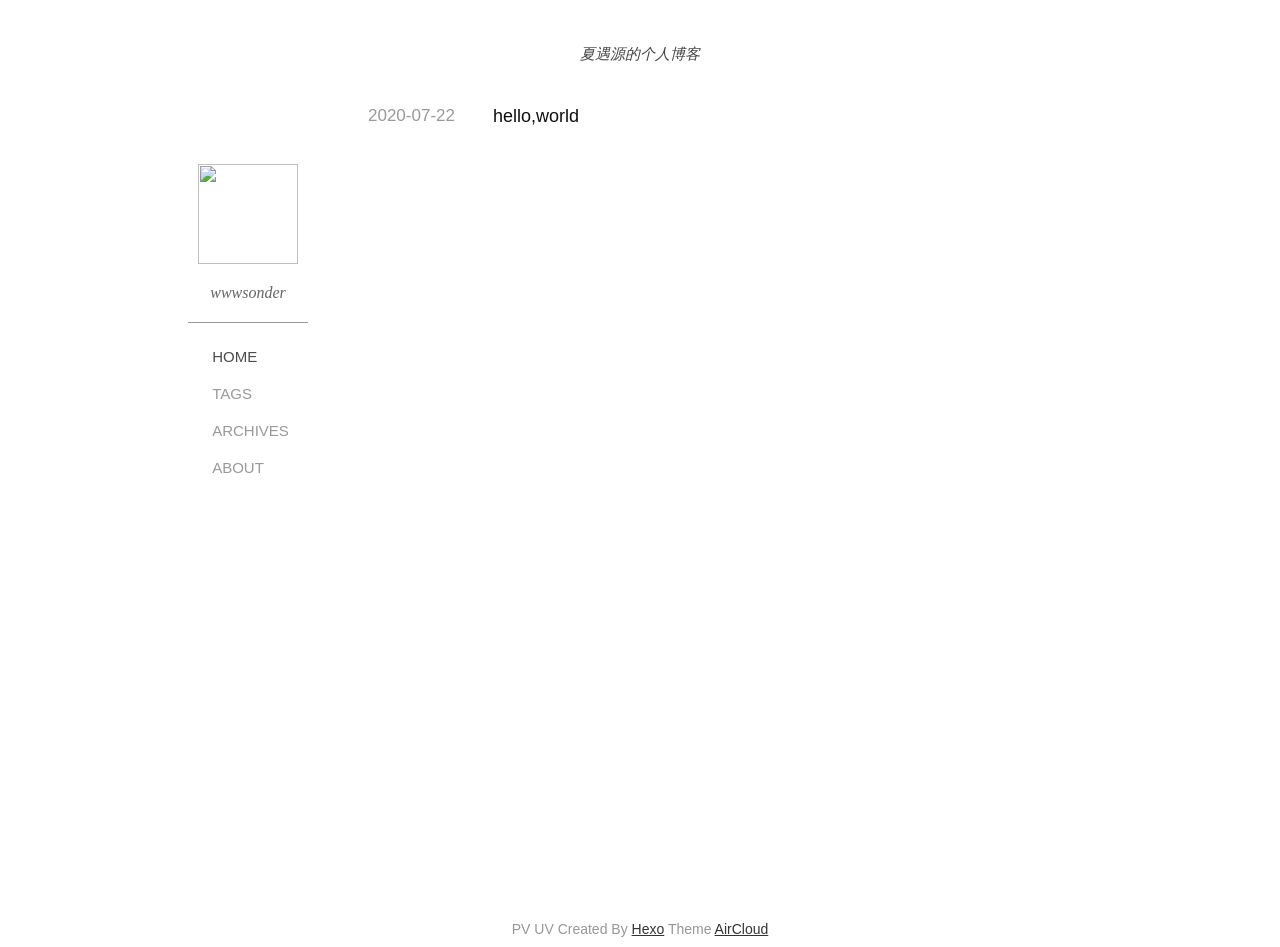
==== commit 0d4c4c8e: "Site updated: 2021-01-31 02:47:28" ====
--- a/index.html
+++ b/index.html
@@ -39,7 +39,7 @@
 </div>
 
 <div class="index-about">
-    <i> 夏遇源 </i>
+    <i> 夏遇源的个人博客 </i>
 </div>
 
 <div class="index-container">
@@ -102,7 +102,7 @@
 </div>
 
         <div class="index-about-mobile">
-            <i> 夏遇源 </i>
+            <i> 夏遇源的个人博客 </i>
         </div>
     </div>
     
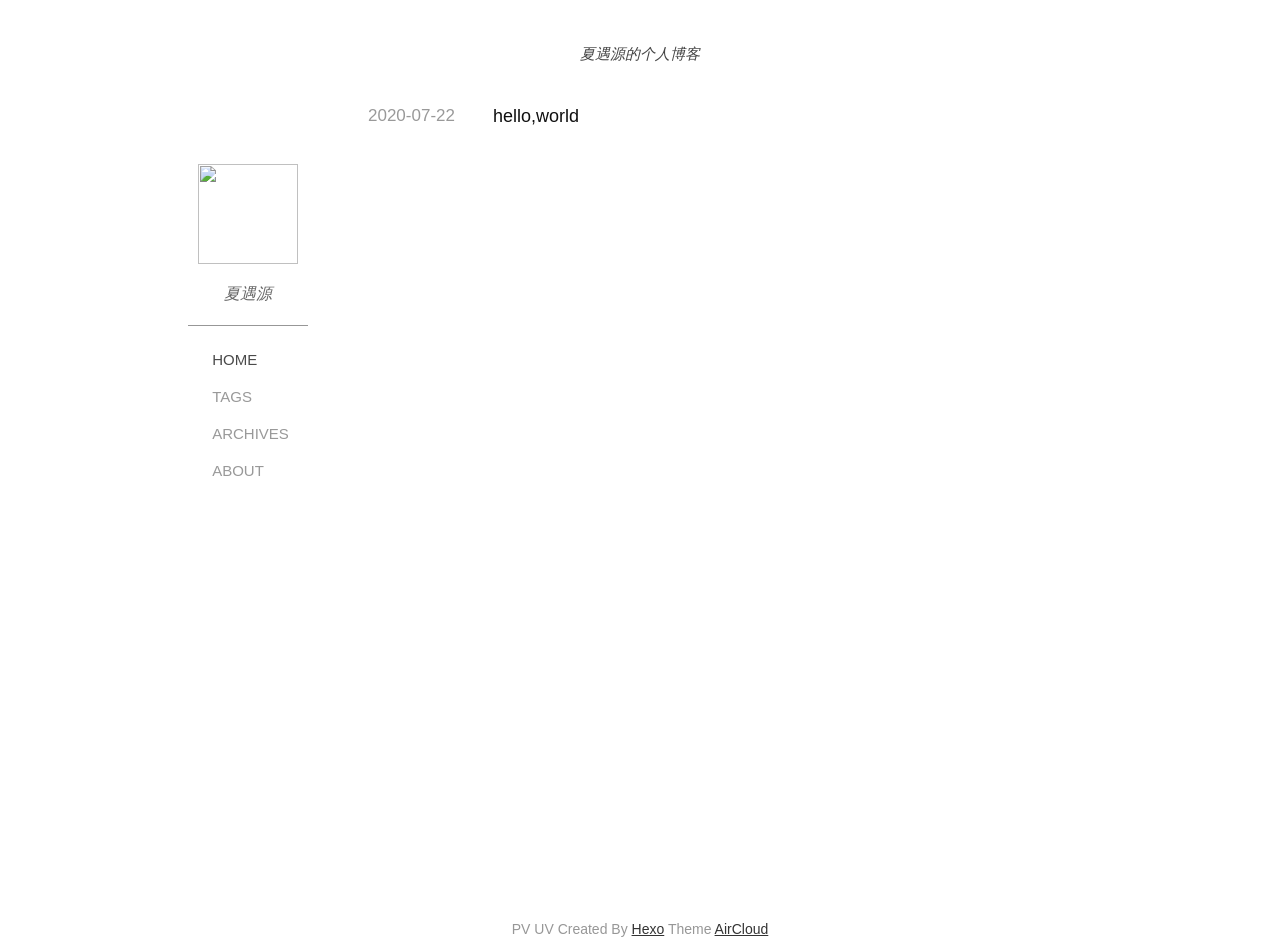
==== commit a4363c7c: "Site updated: 2021-01-31 02:49:17" ====
--- a/index.html
+++ b/index.html
@@ -52,7 +52,7 @@
             <img src="/" />
         </div>
         <div class="name">
-            <i>wwwsonder</i>
+            <i>夏遇源</i>
         </div>
     </div>
     <div class="contents" id="nav-content">
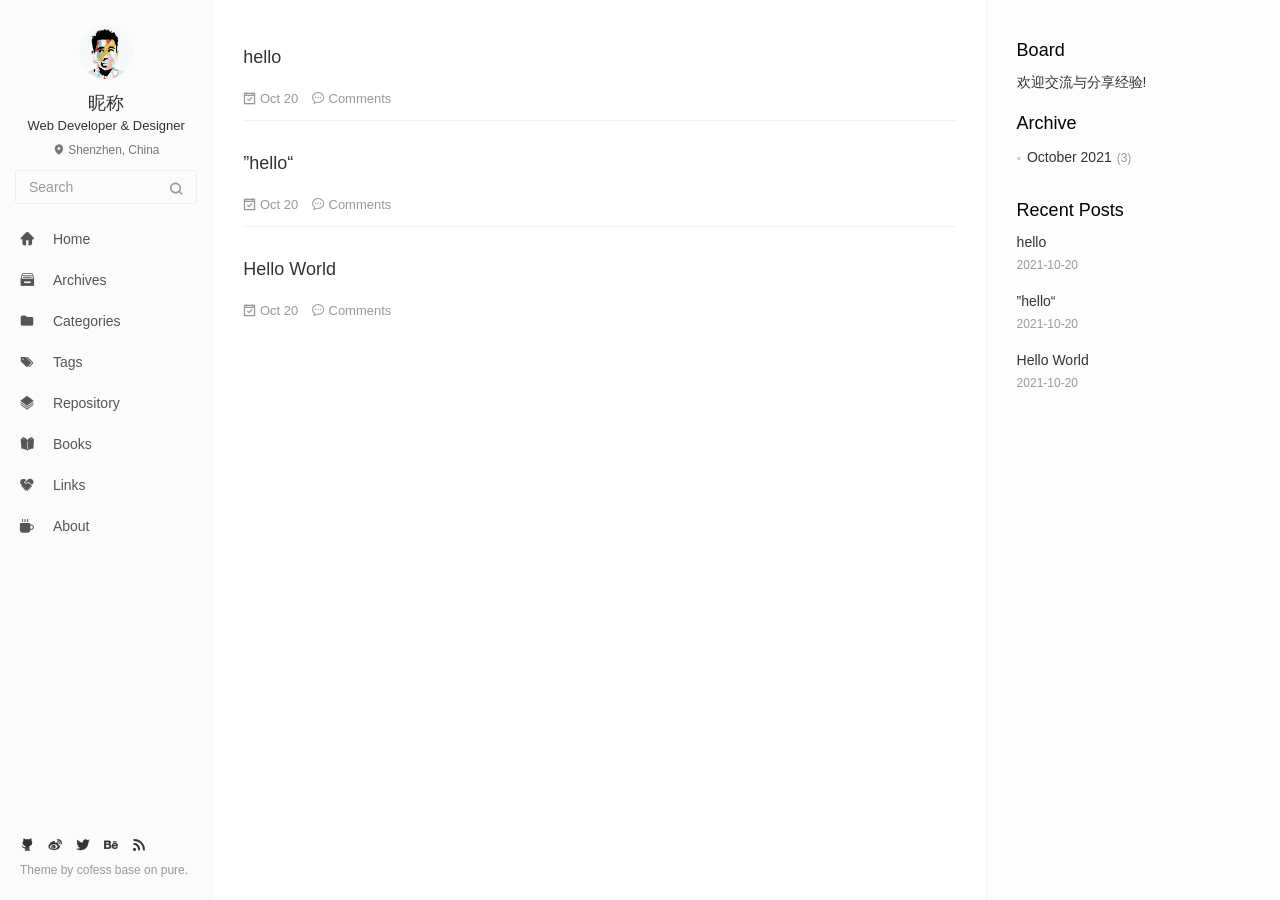
==== commit c81bdc03: "Site updated: 2021-10-20 20:35:27" ====
--- a/index.html
+++ b/index.html
@@ -1,183 +1,452 @@
 <!DOCTYPE html>
-<html lang="en">
+<html lang=en>
 <head>
-    <meta charset="utf-8">
-    <meta http-equiv="X-UA-Compatible" content="IE=edge">
-    <meta name="google-site-verification" content="xBT4GhYoi5qRD5tr338pgPM5OWHHIDR6mNg1a3euekI" />
-    <meta name="viewport" content="width=device-width, initial-scale=1">
-    <meta name="description" content="测试一下">
-    <meta name="keyword"  content="">
-    <link rel="shortcut icon" href="/img/favicon.ico">
-
-    <title>
-        
-        
-        
-    </title>
-
-    <!-- Custom CSS -->
-    
-<link rel="stylesheet" href="/css/aircloud.css">
-
-    
-<link rel="stylesheet" href="/css/gitment.css">
-
-    <!--<link rel="stylesheet" href="https://imsun.github.io/gitment/style/default.css">-->
-    <link href="//at.alicdn.com/t/font_620856_pl6z7sid89qkt9.css" rel="stylesheet" type="text/css">
-    <!-- ga & ba script hoook -->
-    <script></script>
-<meta name="generator" content="Hexo 4.2.1"></head>
-
-<body>
-
-<div class="site-nav-toggle" id="site-nav-toggle">
-    <button>
-        <span class="btn-bar"></span>
-        <span class="btn-bar"></span>
-        <span class="btn-bar"></span>
-    </button>
+  <meta charset="utf-8">
+  
+  <meta http-equiv="X-UA-Compatible" content="IE=edge,chrome=1">
+  <meta name="viewport" content="width=device-width, initial-scale=1, maximum-scale=1, minimum-scale=1, user-scalable=no, minimal-ui">
+  <meta name="renderer" content="webkit">
+  <meta http-equiv="Cache-Control" content="no-transform" />
+  <meta http-equiv="Cache-Control" content="no-siteapp" />
+  <meta name="apple-mobile-web-app-capable" content="yes">
+  <meta name="apple-mobile-web-app-status-bar-style" content="black">
+  <meta name="format-detection" content="telephone=no,email=no,adress=no">
+  <!-- Color theme for statusbar -->
+  <meta name="theme-color" content="#000000" />
+  <!-- 强制页面在当前窗口以独立页面显示,防止别人在框架里调用页面 -->
+  <meta http-equiv="window-target" content="_top" />
+  
+  
+  <title>Hexo</title>
+  <meta property="og:type" content="website">
+<meta property="og:title" content="Hexo">
+<meta property="og:url" content="http://example.com/index.html">
+<meta property="og:site_name" content="Hexo">
+<meta property="og:locale" content="en_US">
+<meta property="article:author" content="John Doe">
+<meta name="twitter:card" content="summary">
+  <!-- Canonical links -->
+  <link rel="canonical" href="http://example.com/index.html">
+  
+    <link rel="alternate" href="/atom.xml" title="Hexo" type="application/atom+xml">
+  
+  
+    <link rel="icon" href="/favicon.png" type="image/x-icon">
+  
+  
+<link rel="stylesheet" href="/css/style.css">
+
+  
+  
+  
+  
+<meta name="generator" content="Hexo 5.4.0"></head>
+
+
+<body class="main-center" itemscope itemtype="http://schema.org/WebPage">
+  <header class="header" itemscope itemtype="http://schema.org/WPHeader">
+  <div class="slimContent">
+    <div class="navbar-header">
+      
+      
+      <div class="profile-block text-center">
+        <a id="avatar" href="https://github.com/cofess" target="_blank">
+          <img class="img-circle img-rotate" src="/images/avatar.jpg" width="200" height="200">
+        </a>
+        <h2 id="name" class="hidden-xs hidden-sm">昵称</h2>
+        <h3 id="title" class="hidden-xs hidden-sm hidden-md">Web Developer &amp; Designer</h3>
+        <small id="location" class="text-muted hidden-xs hidden-sm"><i class="icon icon-map-marker"></i> Shenzhen, China</small>
+      </div>
+      
+      <div class="search" id="search-form-wrap">
+
+    <form class="search-form sidebar-form">
+        <div class="input-group">
+            <input type="text" class="search-form-input form-control" placeholder="Search" />
+            <span class="input-group-btn">
+                <button type="submit" class="search-form-submit btn btn-flat" onclick="return false;"><i class="icon icon-search"></i></button>
+            </span>
+        </div>
+    </form>
+    <div class="ins-search">
+  <div class="ins-search-mask"></div>
+  <div class="ins-search-container">
+    <div class="ins-input-wrapper">
+      <input type="text" class="ins-search-input" placeholder="Type something..." x-webkit-speech />
+      <button type="button" class="close ins-close ins-selectable" data-dismiss="modal" aria-label="Close"><span aria-hidden="true">×</span></button>
+    </div>
+    <div class="ins-section-wrapper">
+      <div class="ins-section-container"></div>
+    </div>
+  </div>
 </div>
 
-<div class="index-about">
-    <i> 夏遇源的个人博客 </i>
+
 </div>
-
-<div class="index-container">
-    
-    <div class="index-left">
-        
-<div class="nav" id="nav">
-    <div class="avatar-name">
-        <div class="avatar ">
-            <img src="/" />
+      <button class="navbar-toggle collapsed" type="button" data-toggle="collapse" data-target="#main-navbar" aria-controls="main-navbar" aria-expanded="false">
+        <span class="sr-only">Toggle navigation</span>
+        <span class="icon-bar"></span>
+        <span class="icon-bar"></span>
+        <span class="icon-bar"></span>
+      </button>
+    </div>
+    <nav id="main-navbar" class="collapse navbar-collapse" itemscope itemtype="http://schema.org/SiteNavigationElement" role="navigation">
+      <ul class="nav navbar-nav main-nav ">
+        
+        
+        <li class="menu-item menu-item-home">
+          <a href="/.">
+            
+            <i class="icon icon-home-fill"></i>
+            
+            <span class="menu-title">Home</span>
+          </a>
+        </li>
+        
+        
+        <li class="menu-item menu-item-archives">
+          <a href="/archives">
+            
+            <i class="icon icon-archives-fill"></i>
+            
+            <span class="menu-title">Archives</span>
+          </a>
+        </li>
+        
+        
+        <li class="menu-item menu-item-categories">
+          <a href="/categories">
+            
+            <i class="icon icon-folder"></i>
+            
+            <span class="menu-title">Categories</span>
+          </a>
+        </li>
+        
+        
+        <li class="menu-item menu-item-tags">
+          <a href="/tags">
+            
+            <i class="icon icon-tags"></i>
+            
+            <span class="menu-title">Tags</span>
+          </a>
+        </li>
+        
+        
+        <li class="menu-item menu-item-repository">
+          <a href="/repository">
+            
+            <i class="icon icon-project"></i>
+            
+            <span class="menu-title">Repository</span>
+          </a>
+        </li>
+        
+        
+        <li class="menu-item menu-item-books">
+          <a href="/books">
+            
+            <i class="icon icon-book-fill"></i>
+            
+            <span class="menu-title">Books</span>
+          </a>
+        </li>
+        
+        
+        <li class="menu-item menu-item-links">
+          <a href="/links">
+            
+            <i class="icon icon-friendship"></i>
+            
+            <span class="menu-title">Links</span>
+          </a>
+        </li>
+        
+        
+        <li class="menu-item menu-item-about">
+          <a href="/about">
+            
+            <i class="icon icon-cup-fill"></i>
+            
+            <span class="menu-title">About</span>
+          </a>
+        </li>
+        
+      </ul>
+      
+	
+    <ul class="social-links">
+    	
+        <li><a href="https://github.com/cofess" target="_blank" title="Github" data-toggle=tooltip data-placement=top><i class="icon icon-github"></i></a></li>
+        
+        <li><a href="http://weibo.com/cofess" target="_blank" title="Weibo" data-toggle=tooltip data-placement=top><i class="icon icon-weibo"></i></a></li>
+        
+        <li><a href="https://twitter.com/iwebued" target="_blank" title="Twitter" data-toggle=tooltip data-placement=top><i class="icon icon-twitter"></i></a></li>
+        
+        <li><a href="https://www.behance.net/cofess" target="_blank" title="Behance" data-toggle=tooltip data-placement=top><i class="icon icon-behance"></i></a></li>
+        
+        <li><a href="/atom.xml" target="_blank" title="Rss" data-toggle=tooltip data-placement=top><i class="icon icon-rss"></i></a></li>
+        
+    </ul>
+
+    </nav>
+  </div>
+</header>
+
+  
+    <aside class="sidebar" itemscope itemtype="http://schema.org/WPSideBar">
+  <div class="slimContent">
+    
+      <div class="widget">
+    <h3 class="widget-title">Board</h3>
+    <div class="widget-body">
+        <div id="board">
+            <div class="content">
+                <p>欢迎交流与分享经验!</p>
+            </div>
         </div>
-        <div class="name">
-            <i>夏遇源</i>
+    </div>
+</div>
+
+    
+      
+
+    
+      
+
+    
+      
+    
+      
+  <div class="widget">
+    <h3 class="widget-title">Archive</h3>
+    <div class="widget-body">
+      <ul class="archive-list"><li class="archive-list-item"><a class="archive-list-link" href="/archives/2021/10/">October 2021</a><span class="archive-list-count">3</span></li></ul>
+    </div>
+  </div>
+
+
+    
+      
+  <div class="widget">
+    <h3 class="widget-title">Recent Posts</h3>
+    <div class="widget-body">
+      <ul class="recent-post-list list-unstyled no-thumbnail">
+        
+          <li>
+            
+            <div class="item-inner">
+              <p class="item-category">
+                
+              </p>
+              <p class="item-title">
+                <a href="/2021/10/20/hello/" class="title">hello</a>
+              </p>
+              <p class="item-date">
+                <time datetime="2021-10-20T11:30:25.000Z" itemprop="datePublished">2021-10-20</time>
+              </p>
+            </div>
+          </li>
+          
+          <li>
+            
+            <div class="item-inner">
+              <p class="item-category">
+                
+              </p>
+              <p class="item-title">
+                <a href="/2021/10/20/%E2%80%9Dhello%E2%80%9C/" class="title">”hello“</a>
+              </p>
+              <p class="item-date">
+                <time datetime="2021-10-20T11:30:04.000Z" itemprop="datePublished">2021-10-20</time>
+              </p>
+            </div>
+          </li>
+          
+          <li>
+            
+            <div class="item-inner">
+              <p class="item-category">
+                
+              </p>
+              <p class="item-title">
+                <a href="/2021/10/20/hello-world/" class="title">Hello World</a>
+              </p>
+              <p class="item-date">
+                <time datetime="2021-10-20T07:46:16.662Z" itemprop="datePublished">2021-10-20</time>
+              </p>
+            </div>
+          </li>
+          
+      </ul>
+    </div>
+  </div>
+  
+
+    
+  </div>
+</aside>
+
+  
+  <main class="main" role="main">
+  
+  <div class="content article-list">
+    
+      <article class="article article-type-post" itemscope itemtype="http://schema.org/BlogPosting">
+  <div class="article-header">
+    
+  
+    <h1 itemprop="name">
+      <a class="article-title" href="/2021/10/20/hello/">hello</a>
+    </h1>
+  
+
+  </div>
+  
+  <p class="article-meta">
+    <span class="article-date">
+    <i class="icon icon-calendar-check"></i>
+	<a href="/2021/10/20/hello/" class="article-date">
+	  <time datetime="2021-10-20T11:30:25.000Z" itemprop="datePublished">Oct 20</time>
+	</a>
+</span>
+    
+    
+
+    <span class="post-comment"><i class="icon icon-comment"></i> <a href="/2021/10/20/hello/#comments" class="article-comment-link">Comments</a></span>
+    
+  </p>
+</article>
+
+    
+      <article class="article article-type-post" itemscope itemtype="http://schema.org/BlogPosting">
+  <div class="article-header">
+    
+  
+    <h1 itemprop="name">
+      <a class="article-title" href="/2021/10/20/%E2%80%9Dhello%E2%80%9C/">”hello“</a>
+    </h1>
+  
+
+  </div>
+  
+  <p class="article-meta">
+    <span class="article-date">
+    <i class="icon icon-calendar-check"></i>
+	<a href="/2021/10/20/%E2%80%9Dhello%E2%80%9C/" class="article-date">
+	  <time datetime="2021-10-20T11:30:04.000Z" itemprop="datePublished">Oct 20</time>
+	</a>
+</span>
+    
+    
+
+    <span class="post-comment"><i class="icon icon-comment"></i> <a href="/2021/10/20/%E2%80%9Dhello%E2%80%9C/#comments" class="article-comment-link">Comments</a></span>
+    
+  </p>
+</article>
+
+    
+      <article class="article article-type-post" itemscope itemtype="http://schema.org/BlogPosting">
+  <div class="article-header">
+    
+  
+    <h1 itemprop="name">
+      <a class="article-title" href="/2021/10/20/hello-world/">Hello World</a>
+    </h1>
+  
+
+  </div>
+  
+  <p class="article-meta">
+    <span class="article-date">
+    <i class="icon icon-calendar-check"></i>
+	<a href="/2021/10/20/hello-world/" class="article-date">
+	  <time datetime="2021-10-20T07:46:16.662Z" itemprop="datePublished">Oct 20</time>
+	</a>
+</span>
+    
+    
+
+    <span class="post-comment"><i class="icon icon-comment"></i> <a href="/2021/10/20/hello-world/#comments" class="article-comment-link">Comments</a></span>
+    
+  </p>
+</article>
+
+    
+  </div>
+
+   
+</main>
+
+  <footer class="footer" itemscope itemtype="http://schema.org/WPFooter">
+	
+	
+    <ul class="social-links">
+    	
+        <li><a href="https://github.com/cofess" target="_blank" title="Github" data-toggle=tooltip data-placement=top><i class="icon icon-github"></i></a></li>
+        
+        <li><a href="http://weibo.com/cofess" target="_blank" title="Weibo" data-toggle=tooltip data-placement=top><i class="icon icon-weibo"></i></a></li>
+        
+        <li><a href="https://twitter.com/iwebued" target="_blank" title="Twitter" data-toggle=tooltip data-placement=top><i class="icon icon-twitter"></i></a></li>
+        
+        <li><a href="https://www.behance.net/cofess" target="_blank" title="Behance" data-toggle=tooltip data-placement=top><i class="icon icon-behance"></i></a></li>
+        
+        <li><a href="/atom.xml" target="_blank" title="Rss" data-toggle=tooltip data-placement=top><i class="icon icon-rss"></i></a></li>
+        
+    </ul>
+
+    <div class="copyright">
+    	
+        <div class="publishby">
+        	Theme by <a href="https://github.com/cofess" target="_blank"> cofess </a>base on <a href="https://github.com/cofess/hexo-theme-pure" target="_blank">pure</a>.
         </div>
     </div>
-    <div class="contents" id="nav-content">
-        <ul>
-            <li  class=active >
-                <a href="/">
-                    <i class="iconfont icon-shouye1"></i>
-                    <span>HOME</span>
-                </a>
-            </li>
-            <li >
-                <a href="/tags">
-                    <i class="iconfont icon-biaoqian1"></i>
-                    <span>TAGS</span>
-                </a>
-            </li>
-            <li >
-                <a href="/archives">
-                    <i class="iconfont icon-guidang2"></i>
-                    <span>ARCHIVES</span>
-                </a>
-            </li>
-            <li >
-                <a href="/about/">
-                    <i class="iconfont icon-guanyu2"></i>
-                    <span>ABOUT</span>
-                </a>
-            </li>
-            
-        </ul>
-    </div>
-    
-</div>
-
-
-<div class="search-field" id="search-field">
-    <div class="search-container">
-        <div class="search-input">
-            <span id="esc-search"> <i class="icon-fanhui iconfont"></i></span>
-            <input id="search-input"/>
-            <span id="begin-search">search</span>
-        </div>
-        <div class="search-result-container" id="search-result-container">
-
-        </div>
-    </div>
-</div>
-
-        <div class="index-about-mobile">
-            <i> 夏遇源的个人博客 </i>
-        </div>
-    </div>
-    
-    <div class="index-middle">
-        <!-- Main Content -->
-        
-<div class="post-preview-container" style="min-height: 720px">
-    
-    <div class="post-preview">
-        <div class="post-time">2020-07-22</div>
-        <div class="post-info">
-            <a href="/2020/07/22/hello,world/">
-                <h3>
-                    hello,world
-                </h3>
-            </a>
-            <p>
-                
-            </p>
-        </div>
-    </div>
-    
-</div>
-<ul class="pager">
-    
-    
-</ul>
-
-    </div>
-</div>
-
-
-<footer class="footer">
-    <ul class="list-inline text-center">
-        
-        
-
-        
-
-        
-
-        
-
-        
-
-    </ul>
-    
-    <p>
-        <span id="busuanzi_container_site_pv">
-            <span id="busuanzi_value_site_pv"></span>PV
-        </span>
-        <span id="busuanzi_container_site_uv">
-            <span id="busuanzi_value_site_uv"></span>UV
-        </span>
-        Created By <a href="https://hexo.io/" target="_blank" rel="noopener">Hexo</a>  Theme <a href="https://github.com/aircloud/hexo-theme-aircloud" target="_blank" rel="noopener">AirCloud</a></p>
 </footer>
+  <script src="//cdn.jsdelivr.net/npm/jquery@1.12.4/dist/jquery.min.js"></script>
+<script>
+window.jQuery || document.write('<script src="js/jquery.min.js"><\/script>')
+</script>
+
+<script src="/js/plugin.min.js"></script>
+
+
+<script src="/js/application.js"></script>
+
+
+    <script>
+(function (window) {
+    var INSIGHT_CONFIG = {
+        TRANSLATION: {
+            POSTS: 'Posts',
+            PAGES: 'Pages',
+            CATEGORIES: 'Categories',
+            TAGS: 'Tags',
+            UNTITLED: '(Untitled)',
+        },
+        ROOT_URL: '/',
+        CONTENT_URL: '/content.json',
+    };
+    window.INSIGHT_CONFIG = INSIGHT_CONFIG;
+})(window);
+</script>
+
+<script src="/js/insight.js"></script>
+
+
+
+
+
+
+   
+
+
+
+
+
 
 
 
 
 </body>
-
-<script>
-    // We expose some of the variables needed by the front end
-    window.hexo_search_path = ""
-    window.hexo_root = "/"
-    window.isPost = false
-</script>
-<script src="https://cdn.bootcss.com/jquery/3.3.1/jquery.min.js"></script>
-
-<script src="/js/index.js"></script>
-
-<script async src="//busuanzi.ibruce.info/busuanzi/2.3/busuanzi.pure.mini.js"></script>
-
-
-
-
-</html>
+</html>
--- a/css/style.css
+++ b/css/style.css
@@ -0,0 +1,9210 @@
+@charset "UTF-8";
+
+/**
+ * global variables and mixins
+ */
+
+/**
+ * font family
+ */
+
+/**
+ * 
+ */
+
+/* Mixins */
+
+/**
+ * bootstrap
+ */
+
+/*!
+ * Bootstrap v3.3.7 (http://getbootstrap.com)
+ * Copyright 2011-2016 Twitter, Inc.
+ * Licensed under MIT (https://github.com/twbs/bootstrap/blob/master/LICENSE)
+ */
+
+/*! normalize.css v3.0.3 | MIT License | github.com/necolas/normalize.css */
+
+html {
+  font-family: sans-serif;
+  -ms-text-size-adjust: 100%;
+  -webkit-text-size-adjust: 100%;
+}
+
+body {
+  margin: 0;
+}
+
+article,
+aside,
+details,
+figcaption,
+figure,
+footer,
+header,
+hgroup,
+main,
+menu,
+nav,
+section,
+summary {
+  display: block;
+}
+
+audio,
+canvas,
+progress,
+video {
+  display: inline-block;
+  vertical-align: baseline;
+}
+
+audio:not([controls]) {
+  display: none;
+  height: 0;
+}
+
+[hidden],
+template {
+  display: none;
+}
+
+a {
+  background-color: transparent;
+}
+
+a:active,
+a:hover {
+  outline: 0;
+}
+
+abbr[title] {
+  border-bottom: 1px dotted;
+}
+
+b,
+strong {
+  font-weight: bold;
+}
+
+dfn {
+  font-style: italic;
+}
+
+h1 {
+  font-size: 2em;
+  margin: 0.67em 0;
+}
+
+mark {
+  background: #ff0;
+  color: #000;
+}
+
+small {
+  font-size: 80%;
+}
+
+sub,
+sup {
+  font-size: 75%;
+  line-height: 0;
+  position: relative;
+  vertical-align: baseline;
+}
+
+sup {
+  top: -0.5em;
+}
+
+sub {
+  bottom: -0.25em;
+}
+
+img {
+  border: 0;
+}
+
+svg:not(:root) {
+  overflow: hidden;
+}
+
+figure {
+  margin: 1em 40px;
+}
+
+hr {
+  -webkit-box-sizing: content-box;
+  box-sizing: content-box;
+  height: 0;
+}
+
+pre {
+  overflow: auto;
+}
+
+code,
+kbd,
+pre,
+samp {
+  font-family: monospace,monospace;
+  font-size: 1em;
+}
+
+button,
+input,
+optgroup,
+select,
+textarea {
+  color: inherit;
+  font: inherit;
+  margin: 0;
+}
+
+button {
+  overflow: visible;
+}
+
+button,
+select {
+  text-transform: none;
+}
+
+button,
+html input[type="button"],
+input[type="reset"],
+input[type="submit"] {
+  -webkit-appearance: button;
+  cursor: pointer;
+}
+
+button[disabled],
+html input[disabled] {
+  cursor: default;
+}
+
+button::-moz-focus-inner,
+input::-moz-focus-inner {
+  border: 0;
+  padding: 0;
+}
+
+input {
+  line-height: normal;
+}
+
+input[type="checkbox"],
+input[type="radio"] {
+  -webkit-box-sizing: border-box;
+  box-sizing: border-box;
+  padding: 0;
+}
+
+input[type="number"]::-webkit-inner-spin-button,
+input[type="number"]::-webkit-outer-spin-button {
+  height: auto;
+}
+
+input[type="search"] {
+  -webkit-appearance: textfield;
+  -webkit-box-sizing: content-box;
+  box-sizing: content-box;
+}
+
+input[type="search"]::-webkit-search-cancel-button,
+input[type="search"]::-webkit-search-decoration {
+  -webkit-appearance: none;
+}
+
+fieldset {
+  border: 1px solid #c0c0c0;
+  margin: 0 2px;
+  padding: 0.35em 0.625em 0.75em;
+}
+
+legend {
+  border: 0;
+  padding: 0;
+}
+
+textarea {
+  overflow: auto;
+}
+
+optgroup {
+  font-weight: bold;
+}
+
+table {
+  border-collapse: collapse;
+  border-spacing: 0;
+}
+
+td,
+th {
+  padding: 0;
+}
+
+/*! Source: https://github.com/h5bp/html5-boilerplate/blob/master/src/css/main.css */
+
+* {
+  -webkit-box-sizing: border-box;
+  box-sizing: border-box;
+}
+
+*:before,
+*:after {
+  -webkit-box-sizing: border-box;
+  box-sizing: border-box;
+}
+
+html {
+  font-size: 10px;
+  -webkit-tap-highlight-color: transparent;
+}
+
+input,
+button,
+select,
+textarea {
+  font-family: inherit;
+  font-size: inherit;
+  line-height: inherit;
+}
+
+a {
+  color: #2196f3;
+  text-decoration: none;
+}
+
+a:hover,
+a:focus {
+  color: #0a6ebd;
+  text-decoration: underline;
+}
+
+a:focus {
+  outline: 5px auto -webkit-focus-ring-color;
+  outline-offset: -2px;
+}
+
+figure {
+  margin: 0;
+}
+
+img {
+  vertical-align: middle;
+}
+
+.img-responsive {
+  display: block;
+  max-width: 100%;
+  height: auto;
+}
+
+.img-rounded {
+  border-radius: 6px;
+}
+
+.img-thumbnail {
+  padding: 4px;
+  line-height: 1.57143;
+  background-color: #fff;
+  border: 1px solid #ddd;
+  border-radius: 4px;
+  -webkit-transition: all 0.2s ease-in-out;
+  transition: all 0.2s ease-in-out;
+  display: inline-block;
+  max-width: 100%;
+  height: auto;
+}
+
+.img-circle {
+  border-radius: 50%;
+}
+
+hr {
+  margin-top: 21px;
+  margin-bottom: 21px;
+  border: 0;
+  border-top: 1px solid #eeeeee;
+}
+
+.sr-only {
+  position: absolute;
+  width: 1px;
+  height: 1px;
+  margin: -1px;
+  padding: 0;
+  overflow: hidden;
+  clip: rect(0, 0, 0, 0);
+  border: 0;
+}
+
+.sr-only-focusable:active,
+.sr-only-focusable:focus {
+  position: static;
+  width: auto;
+  height: auto;
+  margin: 0;
+  overflow: visible;
+  clip: auto;
+}
+
+[role="button"] {
+  cursor: pointer;
+}
+
+h1,
+h2,
+h3,
+h4,
+h5,
+h6,
+.h1,
+.h2,
+.h3,
+.h4,
+.h5,
+.h6 {
+  font-family: inherit;
+  font-weight: 500;
+  line-height: 1.1;
+  color: inherit;
+}
+
+h1 small,
+h1 .small,
+h2 small,
+h2 .small,
+h3 small,
+h3 .small,
+h4 small,
+h4 .small,
+h5 small,
+h5 .small,
+h6 small,
+h6 .small,
+.h1 small,
+.h1 .small,
+.h2 small,
+.h2 .small,
+.h3 small,
+.h3 .small,
+.h4 small,
+.h4 .small,
+.h5 small,
+.h5 .small,
+.h6 small,
+.h6 .small {
+  font-weight: normal;
+  line-height: 1;
+  color: #777777;
+}
+
+h1,
+.h1,
+h2,
+.h2,
+h3,
+.h3 {
+  margin-top: 21px;
+  margin-bottom: 10.5px;
+}
+
+h1 small,
+h1 .small,
+.h1 small,
+.h1 .small,
+h2 small,
+h2 .small,
+.h2 small,
+.h2 .small,
+h3 small,
+h3 .small,
+.h3 small,
+.h3 .small {
+  font-size: 65%;
+}
+
+h4,
+.h4,
+h5,
+.h5,
+h6,
+.h6 {
+  margin-top: 10.5px;
+  margin-bottom: 10.5px;
+}
+
+h4 small,
+h4 .small,
+.h4 small,
+.h4 .small,
+h5 small,
+h5 .small,
+.h5 small,
+.h5 .small,
+h6 small,
+h6 .small,
+.h6 small,
+.h6 .small {
+  font-size: 75%;
+}
+
+h1,
+.h1 {
+  font-size: 30px;
+}
+
+h2,
+.h2 {
+  font-size: 26px;
+}
+
+h3,
+.h3 {
+  font-size: 22px;
+}
+
+h4,
+.h4 {
+  font-size: 18px;
+}
+
+h5,
+.h5 {
+  font-size: 14px;
+}
+
+h6,
+.h6 {
+  font-size: 12px;
+}
+
+p {
+  margin: 0 0 10.5px;
+}
+
+.lead {
+  margin-bottom: 21px;
+  font-size: 16px;
+  font-weight: 300;
+  line-height: 1.4;
+}
+
+small,
+.small {
+  font-size: 85%;
+}
+
+mark,
+.mark {
+  background-color: #fcf8e3;
+  padding: .2em;
+}
+
+.text-left {
+  text-align: left;
+}
+
+.text-right {
+  text-align: right;
+}
+
+.text-center {
+  text-align: center;
+}
+
+.text-justify {
+  text-align: justify;
+}
+
+.text-nowrap {
+  white-space: nowrap;
+}
+
+.text-lowercase {
+  text-transform: lowercase;
+}
+
+.text-uppercase,
+.initialism {
+  text-transform: uppercase;
+}
+
+.text-capitalize {
+  text-transform: capitalize;
+}
+
+.text-muted {
+  color: #777777 !important;
+}
+
+.text-primary {
+  color: #2196f3;
+}
+
+a.text-primary:hover,
+a.text-primary:focus {
+  color: #0c7cd5;
+}
+
+.text-success {
+  color: #3c763d;
+}
+
+a.text-success:hover,
+a.text-success:focus {
+  color: #2b542c;
+}
+
+.text-info {
+  color: #31708f;
+}
+
+a.text-info:hover,
+a.text-info:focus {
+  color: #245269;
+}
+
+.text-warning {
+  color: #8a6d3b;
+}
+
+a.text-warning:hover,
+a.text-warning:focus {
+  color: #66512c;
+}
+
+.text-danger {
+  color: #a94442;
+}
+
+a.text-danger:hover,
+a.text-danger:focus {
+  color: #843534;
+}
+
+.bg-primary {
+  color: #fff;
+}
+
+.bg-primary {
+  background-color: #2196f3;
+}
+
+a.bg-primary:hover,
+a.bg-primary:focus {
+  background-color: #0c7cd5;
+}
+
+.bg-success {
+  background-color: #dff0d8;
+}
+
+a.bg-success:hover,
+a.bg-success:focus {
+  background-color: #c1e2b3;
+}
+
+.bg-info {
+  background-color: #d9edf7;
+}
+
+a.bg-info:hover,
+a.bg-info:focus {
+  background-color: #afd9ee;
+}
+
+.bg-warning {
+  background-color: #fcf8e3;
+}
+
+a.bg-warning:hover,
+a.bg-warning:focus {
+  background-color: #f7ecb5;
+}
+
+.bg-danger {
+  background-color: #f2dede;
+}
+
+a.bg-danger:hover,
+a.bg-danger:focus {
+  background-color: #e4b9b9;
+}
+
+.page-header {
+  padding-bottom: 9.5px;
+  margin: 42px 0 21px;
+  border-bottom: 1px solid #eeeeee;
+}
+
+ul,
+ol {
+  margin-top: 0;
+  margin-bottom: 10.5px;
+}
+
+ul ul,
+ul ol,
+ol ul,
+ol ol {
+  margin-bottom: 0;
+}
+
+.list-unstyled {
+  padding-left: 0;
+  list-style: none;
+}
+
+.list-inline {
+  padding-left: 0;
+  list-style: none;
+  margin-left: -5px;
+}
+
+.list-inline > li {
+  display: inline-block;
+  padding-left: 5px;
+  padding-right: 5px;
+}
+
+dl {
+  margin-top: 0;
+  margin-bottom: 21px;
+}
+
+dt,
+dd {
+  line-height: 1.57143;
+}
+
+dt {
+  font-weight: bold;
+}
+
+dd {
+  margin-left: 0;
+}
+
+.dl-horizontal dd:before,
+.dl-horizontal dd:after {
+  content: " ";
+  display: table;
+}
+
+.dl-horizontal dd:after {
+  clear: both;
+}
+
+abbr[title],
+abbr[data-original-title] {
+  cursor: help;
+  border-bottom: 1px dotted #777777;
+}
+
+.initialism {
+  font-size: 90%;
+}
+
+blockquote {
+  padding: 10.5px 16px;
+  margin: 0 0 21px;
+  border: 1px dotted #eeeeee;
+  border-left: 3px solid #eeeeee;
+  background-color: #fbfbfb;
+}
+
+blockquote p:last-child,
+blockquote ul:last-child,
+blockquote ol:last-child {
+  margin-bottom: 0;
+}
+
+blockquote footer,
+blockquote small,
+blockquote .small {
+  display: block;
+  font-size: 80%;
+  line-height: 1.57143;
+  color: #777777;
+}
+
+blockquote footer:before,
+blockquote small:before,
+blockquote .small:before {
+  content: '\2014 \00A0';
+}
+
+.blockquote-reverse,
+blockquote.pull-right {
+  padding-right: 15px;
+  padding-left: 0;
+  border-right: 5px solid #eeeeee;
+  border-left: 0;
+  text-align: right;
+}
+
+.blockquote-reverse footer:before,
+.blockquote-reverse small:before,
+.blockquote-reverse .small:before,
+blockquote.pull-right footer:before,
+blockquote.pull-right small:before,
+blockquote.pull-right .small:before {
+  content: '';
+}
+
+.blockquote-reverse footer:after,
+.blockquote-reverse small:after,
+.blockquote-reverse .small:after,
+blockquote.pull-right footer:after,
+blockquote.pull-right small:after,
+blockquote.pull-right .small:after {
+  content: '\00A0 \2014';
+}
+
+address {
+  margin-bottom: 21px;
+  font-style: normal;
+  line-height: 1.57143;
+}
+
+.container {
+  margin-right: auto;
+  margin-left: auto;
+  padding-left: 15px;
+  padding-right: 15px;
+}
+
+.container:before,
+.container:after {
+  content: " ";
+  display: table;
+}
+
+.container:after {
+  clear: both;
+}
+
+.container-fluid {
+  margin-right: auto;
+  margin-left: auto;
+  padding-left: 15px;
+  padding-right: 15px;
+}
+
+.container-fluid:before,
+.container-fluid:after {
+  content: " ";
+  display: table;
+}
+
+.container-fluid:after {
+  clear: both;
+}
+
+.row {
+  margin-left: -15px;
+  margin-right: -15px;
+}
+
+.row:before,
+.row:after {
+  content: " ";
+  display: table;
+}
+
+.row:after {
+  clear: both;
+}
+
+.col-xs-1,
+.col-sm-1,
+.col-md-1,
+.col-lg-1,
+.col-xs-2,
+.col-sm-2,
+.col-md-2,
+.col-lg-2,
+.col-xs-3,
+.col-sm-3,
+.col-md-3,
+.col-lg-3,
+.col-xs-4,
+.col-sm-4,
+.col-md-4,
+.col-lg-4,
+.col-xs-5,
+.col-sm-5,
+.col-md-5,
+.col-lg-5,
+.col-xs-6,
+.col-sm-6,
+.col-md-6,
+.col-lg-6,
+.col-xs-7,
+.col-sm-7,
+.col-md-7,
+.col-lg-7,
+.col-xs-8,
+.col-sm-8,
+.col-md-8,
+.col-lg-8,
+.col-xs-9,
+.col-sm-9,
+.col-md-9,
+.col-lg-9,
+.col-xs-10,
+.col-sm-10,
+.col-md-10,
+.col-lg-10,
+.col-xs-11,
+.col-sm-11,
+.col-md-11,
+.col-lg-11,
+.col-xs-12,
+.col-sm-12,
+.col-md-12,
+.col-lg-12 {
+  position: relative;
+  min-height: 1px;
+  padding-left: 15px;
+  padding-right: 15px;
+}
+
+.col-xs-1,
+.col-xs-2,
+.col-xs-3,
+.col-xs-4,
+.col-xs-5,
+.col-xs-6,
+.col-xs-7,
+.col-xs-8,
+.col-xs-9,
+.col-xs-10,
+.col-xs-11,
+.col-xs-12 {
+  float: left;
+}
+
+.col-xs-1 {
+  width: 8.33333%;
+}
+
+.col-xs-2 {
+  width: 16.66667%;
+}
+
+.col-xs-3 {
+  width: 25%;
+}
+
+.col-xs-4 {
+  width: 33.33333%;
+}
+
+.col-xs-5 {
+  width: 41.66667%;
+}
+
+.col-xs-6 {
+  width: 50%;
+}
+
+.col-xs-7 {
+  width: 58.33333%;
+}
+
+.col-xs-8 {
+  width: 66.66667%;
+}
+
+.col-xs-9 {
+  width: 75%;
+}
+
+.col-xs-10 {
+  width: 83.33333%;
+}
+
+.col-xs-11 {
+  width: 91.66667%;
+}
+
+.col-xs-12 {
+  width: 100%;
+}
+
+.col-xs-pull-0 {
+  right: auto;
+}
+
+.col-xs-pull-1 {
+  right: 8.33333%;
+}
+
+.col-xs-pull-2 {
+  right: 16.66667%;
+}
+
+.col-xs-pull-3 {
+  right: 25%;
+}
+
+.col-xs-pull-4 {
+  right: 33.33333%;
+}
+
+.col-xs-pull-5 {
+  right: 41.66667%;
+}
+
+.col-xs-pull-6 {
+  right: 50%;
+}
+
+.col-xs-pull-7 {
+  right: 58.33333%;
+}
+
+.col-xs-pull-8 {
+  right: 66.66667%;
+}
+
+.col-xs-pull-9 {
+  right: 75%;
+}
+
+.col-xs-pull-10 {
+  right: 83.33333%;
+}
+
+.col-xs-pull-11 {
+  right: 91.66667%;
+}
+
+.col-xs-pull-12 {
+  right: 100%;
+}
+
+.col-xs-push-0 {
+  left: auto;
+}
+
+.col-xs-push-1 {
+  left: 8.33333%;
+}
+
+.col-xs-push-2 {
+  left: 16.66667%;
+}
+
+.col-xs-push-3 {
+  left: 25%;
+}
+
+.col-xs-push-4 {
+  left: 33.33333%;
+}
+
+.col-xs-push-5 {
+  left: 41.66667%;
+}
+
+.col-xs-push-6 {
+  left: 50%;
+}
+
+.col-xs-push-7 {
+  left: 58.33333%;
+}
+
+.col-xs-push-8 {
+  left: 66.66667%;
+}
+
+.col-xs-push-9 {
+  left: 75%;
+}
+
+.col-xs-push-10 {
+  left: 83.33333%;
+}
+
+.col-xs-push-11 {
+  left: 91.66667%;
+}
+
+.col-xs-push-12 {
+  left: 100%;
+}
+
+.col-xs-offset-0 {
+  margin-left: 0%;
+}
+
+.col-xs-offset-1 {
+  margin-left: 8.33333%;
+}
+
+.col-xs-offset-2 {
+  margin-left: 16.66667%;
+}
+
+.col-xs-offset-3 {
+  margin-left: 25%;
+}
+
+.col-xs-offset-4 {
+  margin-left: 33.33333%;
+}
+
+.col-xs-offset-5 {
+  margin-left: 41.66667%;
+}
+
+.col-xs-offset-6 {
+  margin-left: 50%;
+}
+
+.col-xs-offset-7 {
+  margin-left: 58.33333%;
+}
+
+.col-xs-offset-8 {
+  margin-left: 66.66667%;
+}
+
+.col-xs-offset-9 {
+  margin-left: 75%;
+}
+
+.col-xs-offset-10 {
+  margin-left: 83.33333%;
+}
+
+.col-xs-offset-11 {
+  margin-left: 91.66667%;
+}
+
+.col-xs-offset-12 {
+  margin-left: 100%;
+}
+
+.btn {
+  display: inline-block;
+  margin-bottom: 0;
+  font-weight: normal;
+  text-align: center;
+  vertical-align: middle;
+  -ms-touch-action: manipulation;
+  touch-action: manipulation;
+  cursor: pointer;
+  background-image: none;
+  border: 1px solid transparent;
+  white-space: nowrap;
+  padding: 6px 12px;
+  font-size: 14px;
+  line-height: 1.57143;
+  border-radius: 4px;
+  -webkit-user-select: none;
+  -moz-user-select: none;
+  -ms-user-select: none;
+  user-select: none;
+}
+
+.btn:focus,
+.btn.focus,
+.btn:active:focus,
+.btn:active.focus,
+.btn.active:focus,
+.btn.active.focus {
+  outline: 5px auto -webkit-focus-ring-color;
+  outline-offset: -2px;
+}
+
+.btn:hover,
+.btn:focus,
+.btn.focus {
+  color: #333;
+  text-decoration: none;
+}
+
+.btn:active,
+.btn.active {
+  outline: 0;
+  background-image: none;
+  -webkit-box-shadow: inset 0 3px 5px rgba(0, 0, 0, 0.125);
+  box-shadow: inset 0 3px 5px rgba(0, 0, 0, 0.125);
+}
+
+.btn.disabled,
+.btn[disabled],
+fieldset[disabled] .btn {
+  cursor: not-allowed;
+  opacity: 0.65;
+  filter: alpha(opacity=65);
+  -webkit-box-shadow: none;
+  box-shadow: none;
+}
+
+a.btn.disabled,
+fieldset[disabled] a.btn {
+  pointer-events: none;
+}
+
+.btn-default {
+  color: #333;
+  background-color: #fff;
+  border-color: #ccc;
+}
+
+.btn-default:focus,
+.btn-default.focus {
+  color: #333;
+  background-color: #e6e6e6;
+  border-color: #8c8c8c;
+}
+
+.btn-default:hover {
+  color: #333;
+  background-color: #e6e6e6;
+  border-color: #adadad;
+}
+
+.btn-default:active,
+.btn-default.active,
+.open > .btn-default.dropdown-toggle {
+  color: #333;
+  background-color: #e6e6e6;
+  border-color: #adadad;
+}
+
+.btn-default:active:hover,
+.btn-default:active:focus,
+.btn-default:active.focus,
+.btn-default.active:hover,
+.btn-default.active:focus,
+.btn-default.active.focus,
+.open > .btn-default.dropdown-toggle:hover,
+.open > .btn-default.dropdown-toggle:focus,
+.open > .btn-default.dropdown-toggle.focus {
+  color: #333;
+  background-color: #d4d4d4;
+  border-color: #8c8c8c;
+}
+
+.btn-default:active,
+.btn-default.active,
+.open > .btn-default.dropdown-toggle {
+  background-image: none;
+}
+
+.btn-default.disabled:hover,
+.btn-default.disabled:focus,
+.btn-default.disabled.focus,
+.btn-default[disabled]:hover,
+.btn-default[disabled]:focus,
+.btn-default[disabled].focus,
+fieldset[disabled] .btn-default:hover,
+fieldset[disabled] .btn-default:focus,
+fieldset[disabled] .btn-default.focus {
+  background-color: #fff;
+  border-color: #ccc;
+}
+
+.btn-default .badge {
+  color: #fff;
+  background-color: #333;
+}
+
+.btn-primary {
+  color: #fff;
+  background-color: #2196f3;
+  border-color: #0d8aee;
+}
+
+.btn-primary:focus,
+.btn-primary.focus {
+  color: #fff;
+  background-color: #0c7cd5;
+  border-color: #064475;
+}
+
+.btn-primary:hover {
+  color: #fff;
+  background-color: #0c7cd5;
+  border-color: #0a68b4;
+}
+
+.btn-primary:active,
+.btn-primary.active,
+.open > .btn-primary.dropdown-toggle {
+  color: #fff;
+  background-color: #0c7cd5;
+  border-color: #0a68b4;
+}
+
+.btn-primary:active:hover,
+.btn-primary:active:focus,
+.btn-primary:active.focus,
+.btn-primary.active:hover,
+.btn-primary.active:focus,
+.btn-primary.active.focus,
+.open > .btn-primary.dropdown-toggle:hover,
+.open > .btn-primary.dropdown-toggle:focus,
+.open > .btn-primary.dropdown-toggle.focus {
+  color: #fff;
+  background-color: #0a68b4;
+  border-color: #064475;
+}
+
+.btn-primary:active,
+.btn-primary.active,
+.open > .btn-primary.dropdown-toggle {
+  background-image: none;
+}
+
+.btn-primary.disabled:hover,
+.btn-primary.disabled:focus,
+.btn-primary.disabled.focus,
+.btn-primary[disabled]:hover,
+.btn-primary[disabled]:focus,
+.btn-primary[disabled].focus,
+fieldset[disabled] .btn-primary:hover,
+fieldset[disabled] .btn-primary:focus,
+fieldset[disabled] .btn-primary.focus {
+  background-color: #2196f3;
+  border-color: #0d8aee;
+}
+
+.btn-primary .badge {
+  color: #2196f3;
+  background-color: #fff;
+}
+
+.btn-success {
+  color: #fff;
+  background-color: #5cb85c;
+  border-color: #4cae4c;
+}
+
+.btn-success:focus,
+.btn-success.focus {
+  color: #fff;
+  background-color: #449d44;
+  border-color: #255625;
+}
+
+.btn-success:hover {
+  color: #fff;
+  background-color: #449d44;
+  border-color: #398439;
+}
+
+.btn-success:active,
+.btn-success.active,
+.open > .btn-success.dropdown-toggle {
+  color: #fff;
+  background-color: #449d44;
+  border-color: #398439;
+}
+
+.btn-success:active:hover,
+.btn-success:active:focus,
+.btn-success:active.focus,
+.btn-success.active:hover,
+.btn-success.active:focus,
+.btn-success.active.focus,
+.open > .btn-success.dropdown-toggle:hover,
+.open > .btn-success.dropdown-toggle:focus,
+.open > .btn-success.dropdown-toggle.focus {
+  color: #fff;
+  background-color: #398439;
+  border-color: #255625;
+}
+
+.btn-success:active,
+.btn-success.active,
+.open > .btn-success.dropdown-toggle {
+  background-image: none;
+}
+
+.btn-success.disabled:hover,
+.btn-success.disabled:focus,
+.btn-success.disabled.focus,
+.btn-success[disabled]:hover,
+.btn-success[disabled]:focus,
+.btn-success[disabled].focus,
+fieldset[disabled] .btn-success:hover,
+fieldset[disabled] .btn-success:focus,
+fieldset[disabled] .btn-success.focus {
+  background-color: #5cb85c;
+  border-color: #4cae4c;
+}
+
+.btn-success .badge {
+  color: #5cb85c;
+  background-color: #fff;
+}
+
+.btn-info {
+  color: #fff;
+  background-color: #56CCF2;
+  border-color: #3ec5f0;
+}
+
+.btn-info:focus,
+.btn-info.focus {
+  color: #fff;
+  background-color: #27beee;
+  border-color: #0d7ea3;
+}
+
+.btn-info:hover {
+  color: #fff;
+  background-color: #27beee;
+  border-color: #11aee0;
+}
+
+.btn-info:active,
+.btn-info.active,
+.open > .btn-info.dropdown-toggle {
+  color: #fff;
+  background-color: #27beee;
+  border-color: #11aee0;
+}
+
+.btn-info:active:hover,
+.btn-info:active:focus,
+.btn-info:active.focus,
+.btn-info.active:hover,
+.btn-info.active:focus,
+.btn-info.active.focus,
+.open > .btn-info.dropdown-toggle:hover,
+.open > .btn-info.dropdown-toggle:focus,
+.open > .btn-info.dropdown-toggle.focus {
+  color: #fff;
+  background-color: #11aee0;
+  border-color: #0d7ea3;
+}
+
+.btn-info:active,
+.btn-info.active,
+.open > .btn-info.dropdown-toggle {
+  background-image: none;
+}
+
+.btn-info.disabled:hover,
+.btn-info.disabled:focus,
+.btn-info.disabled.focus,
+.btn-info[disabled]:hover,
+.btn-info[disabled]:focus,
+.btn-info[disabled].focus,
+fieldset[disabled] .btn-info:hover,
+fieldset[disabled] .btn-info:focus,
+fieldset[disabled] .btn-info.focus {
+  background-color: #56CCF2;
+  border-color: #3ec5f0;
+}
+
+.btn-info .badge {
+  color: #56CCF2;
+  background-color: #fff;
+}
+
+.btn-warning {
+  color: #fff;
+  background-color: #F09819;
+  border-color: #e18b0f;
+}
+
+.btn-warning:focus,
+.btn-warning.focus {
+  color: #fff;
+  background-color: #c97c0d;
+  border-color: #694107;
+}
+
+.btn-warning:hover {
+  color: #fff;
+  background-color: #c97c0d;
+  border-color: #a7670b;
+}
+
+.btn-warning:active,
+.btn-warning.active,
+.open > .btn-warning.dropdown-toggle {
+  color: #fff;
+  background-color: #c97c0d;
+  border-color: #a7670b;
+}
+
+.btn-warning:active:hover,
+.btn-warning:active:focus,
+.btn-warning:active.focus,
+.btn-warning.active:hover,
+.btn-warning.active:focus,
+.btn-warning.active.focus,
+.open > .btn-warning.dropdown-toggle:hover,
+.open > .btn-warning.dropdown-toggle:focus,
+.open > .btn-warning.dropdown-toggle.focus {
+  color: #fff;
+  background-color: #a7670b;
+  border-color: #694107;
+}
+
+.btn-warning:active,
+.btn-warning.active,
+.open > .btn-warning.dropdown-toggle {
+  background-image: none;
+}
+
+.btn-warning.disabled:hover,
+.btn-warning.disabled:focus,
+.btn-warning.disabled.focus,
+.btn-warning[disabled]:hover,
+.btn-warning[disabled]:focus,
+.btn-warning[disabled].focus,
+fieldset[disabled] .btn-warning:hover,
+fieldset[disabled] .btn-warning:focus,
+fieldset[disabled] .btn-warning.focus {
+  background-color: #F09819;
+  border-color: #e18b0f;
+}
+
+.btn-warning .badge {
+  color: #F09819;
+  background-color: #fff;
+}
+
+.btn-danger {
+  color: #fff;
+  background-color: #FF512F;
+  border-color: #ff3c16;
+}
+
+.btn-danger:focus,
+.btn-danger.focus {
+  color: #fff;
+  background-color: #fb2900;
+  border-color: #951800;
+}
+
+.btn-danger:hover {
+  color: #fff;
+  background-color: #fb2900;
+  border-color: #d72300;
+}
+
+.btn-danger:active,
+.btn-danger.active,
+.open > .btn-danger.dropdown-toggle {
+  color: #fff;
+  background-color: #fb2900;
+  border-color: #d72300;
+}
+
+.btn-danger:active:hover,
+.btn-danger:active:focus,
+.btn-danger:active.focus,
+.btn-danger.active:hover,
+.btn-danger.active:focus,
+.btn-danger.active.focus,
+.open > .btn-danger.dropdown-toggle:hover,
+.open > .btn-danger.dropdown-toggle:focus,
+.open > .btn-danger.dropdown-toggle.focus {
+  color: #fff;
+  background-color: #d72300;
+  border-color: #951800;
+}
+
+.btn-danger:active,
+.btn-danger.active,
+.open > .btn-danger.dropdown-toggle {
+  background-image: none;
+}
+
+.btn-danger.disabled:hover,
+.btn-danger.disabled:focus,
+.btn-danger.disabled.focus,
+.btn-danger[disabled]:hover,
+.btn-danger[disabled]:focus,
+.btn-danger[disabled].focus,
+fieldset[disabled] .btn-danger:hover,
+fieldset[disabled] .btn-danger:focus,
+fieldset[disabled] .btn-danger.focus {
+  background-color: #FF512F;
+  border-color: #ff3c16;
+}
+
+.btn-danger .badge {
+  color: #FF512F;
+  background-color: #fff;
+}
+
+.btn-link {
+  color: #2196f3;
+  font-weight: normal;
+  border-radius: 0;
+}
+
+.btn-link,
+.btn-link:active,
+.btn-link.active,
+.btn-link[disabled],
+fieldset[disabled] .btn-link {
+  background-color: transparent;
+  -webkit-box-shadow: none;
+  box-shadow: none;
+}
+
+.btn-link,
+.btn-link:hover,
+.btn-link:focus,
+.btn-link:active {
+  border-color: transparent;
+}
+
+.btn-link:hover,
+.btn-link:focus {
+  color: #0a6ebd;
+  text-decoration: underline;
+  background-color: transparent;
+}
+
+.btn-link[disabled]:hover,
+.btn-link[disabled]:focus,
+fieldset[disabled] .btn-link:hover,
+fieldset[disabled] .btn-link:focus {
+  color: #777777;
+  text-decoration: none;
+}
+
+.btn-lg {
+  padding: 10px 16px;
+  font-size: 18px;
+  line-height: 1.33333;
+  border-radius: 6px;
+}
+
+.btn-sm {
+  padding: 5px 10px;
+  font-size: 12px;
+  line-height: 1.5;
+  border-radius: 3px;
+}
+
+.btn-xs {
+  padding: 1px 5px;
+  font-size: 12px;
+  line-height: 1.5;
+  border-radius: 3px;
+}
+
+.btn-block {
+  display: block;
+  width: 100%;
+}
+
+.btn-block + .btn-block {
+  margin-top: 5px;
+}
+
+input[type="submit"].btn-block,
+input[type="reset"].btn-block,
+input[type="button"].btn-block {
+  width: 100%;
+}
+
+.fade {
+  opacity: 0;
+  -webkit-transition: opacity 0.15s linear;
+  transition: opacity 0.15s linear;
+}
+
+.fade.in {
+  opacity: 1;
+}
+
+.collapse {
+  display: none;
+}
+
+.collapse.in {
+  display: block;
+}
+
+tr.collapse.in {
+  display: table-row;
+}
+
+tbody.collapse.in {
+  display: table-row-group;
+}
+
+.collapsing {
+  position: relative;
+  height: 0;
+  overflow: hidden;
+  -webkit-transition-property: height,visibility;
+  transition-property: height,visibility;
+  -webkit-transition-duration: 0.35s;
+  transition-duration: 0.35s;
+  -webkit-transition-timing-function: ease;
+  transition-timing-function: ease;
+}
+
+.caret {
+  display: inline-block;
+  width: 0;
+  height: 0;
+  margin-left: 2px;
+  vertical-align: middle;
+  border-top: 4px dashed;
+  border-top: 4px solid \9;
+  border-right: 4px solid transparent;
+  border-left: 4px solid transparent;
+}
+
+.dropup,
+.dropdown {
+  position: relative;
+}
+
+.dropdown-toggle:focus {
+  outline: 0;
+}
+
+.dropdown-menu {
+  position: absolute;
+  top: 100%;
+  left: 0;
+  z-index: 1000;
+  display: none;
+  float: left;
+  min-width: 160px;
+  padding: 5px 0;
+  margin: 2px 0 0;
+  list-style: none;
+  font-size: 14px;
+  text-align: left;
+  background-color: #fff;
+  border: 1px solid #ccc;
+  border: 1px solid rgba(0, 0, 0, 0.15);
+  border-radius: 4px;
+  -webkit-box-shadow: 0 6px 12px rgba(0, 0, 0, 0.175);
+  box-shadow: 0 6px 12px rgba(0, 0, 0, 0.175);
+  background-clip: padding-box;
+}
+
+.dropdown-menu.pull-right {
+  right: 0;
+  left: auto;
+}
+
+.dropdown-menu .divider {
+  height: 1px;
+  margin: 9.5px 0;
+  overflow: hidden;
+  background-color: #e5e5e5;
+}
+
+.dropdown-menu > li > a {
+  display: block;
+  padding: 3px 20px;
+  clear: both;
+  font-weight: normal;
+  line-height: 1.57143;
+  color: #333333;
+  white-space: nowrap;
+}
+
+.dropdown-menu > li > a:hover,
+.dropdown-menu > li > a:focus {
+  text-decoration: none;
+  color: #262626;
+  background-color: #f5f5f5;
+}
+
+.dropdown-menu > .active > a,
+.dropdown-menu > .active > a:hover,
+.dropdown-menu > .active > a:focus {
+  color: #fff;
+  text-decoration: none;
+  outline: 0;
+  background-color: #2196f3;
+}
+
+.dropdown-menu > .disabled > a,
+.dropdown-menu > .disabled > a:hover,
+.dropdown-menu > .disabled > a:focus {
+  color: #777777;
+}
+
+.dropdown-menu > .disabled > a:hover,
+.dropdown-menu > .disabled > a:focus {
+  text-decoration: none;
+  background-color: transparent;
+  background-image: none;
+  filter: progid:DXImageTransform.Microsoft.gradient(enabled = false);
+  cursor: not-allowed;
+}
+
+.open > .dropdown-menu {
+  display: block;
+}
+
+.open > a {
+  outline: 0;
+}
+
+.dropdown-menu-right {
+  left: auto;
+  right: 0;
+}
+
+.dropdown-menu-left {
+  left: 0;
+  right: auto;
+}
+
+.dropdown-header {
+  display: block;
+  padding: 3px 20px;
+  font-size: 12px;
+  line-height: 1.57143;
+  color: #777777;
+  white-space: nowrap;
+}
+
+.dropdown-backdrop {
+  position: fixed;
+  left: 0;
+  right: 0;
+  bottom: 0;
+  top: 0;
+  z-index: 990;
+}
+
+.pull-right > .dropdown-menu {
+  right: 0;
+  left: auto;
+}
+
+.dropup .caret,
+.navbar-fixed-bottom .dropdown .caret {
+  border-top: 0;
+  border-bottom: 4px dashed;
+  border-bottom: 4px solid \9;
+  content: "";
+}
+
+.dropup .dropdown-menu,
+.navbar-fixed-bottom .dropdown .dropdown-menu {
+  top: auto;
+  bottom: 100%;
+  margin-bottom: 2px;
+}
+
+.input-group {
+  position: relative;
+  display: table;
+  border-collapse: separate;
+}
+
+.input-group[class*="col-"] {
+  float: none;
+  padding-left: 0;
+  padding-right: 0;
+}
+
+.input-group .form-control {
+  position: relative;
+  z-index: 2;
+  float: left;
+  width: 100%;
+  margin-bottom: 0;
+}
+
+.input-group .form-control:focus {
+  z-index: 3;
+}
+
+.input-group-addon,
+.input-group-btn,
+.input-group .form-control {
+  display: table-cell;
+}
+
+.input-group-addon:not(:first-child):not(:last-child),
+.input-group-btn:not(:first-child):not(:last-child),
+.input-group .form-control:not(:first-child):not(:last-child) {
+  border-radius: 0;
+}
+
+.input-group-addon,
+.input-group-btn {
+  width: 1%;
+  white-space: nowrap;
+  vertical-align: middle;
+}
+
+.input-group-addon {
+  padding: 6px 12px;
+  font-size: 14px;
+  font-weight: normal;
+  line-height: 1;
+  color: #555555;
+  text-align: center;
+  background-color: #eeeeee;
+  border: 1px solid #ccc;
+  border-radius: 4px;
+}
+
+.input-group-addon.input-sm,
+.input-group-sm > .input-group-addon,
+.input-group-sm > .input-group-btn > .input-group-addon.btn {
+  padding: 5px 10px;
+  font-size: 12px;
+  border-radius: 3px;
+}
+
+.input-group-addon.input-lg,
+.input-group-lg > .input-group-addon,
+.input-group-lg > .input-group-btn > .input-group-addon.btn {
+  padding: 10px 16px;
+  font-size: 18px;
+  border-radius: 6px;
+}
+
+.input-group-addon input[type="radio"],
+.input-group-addon input[type="checkbox"] {
+  margin-top: 0;
+}
+
+.input-group .form-control:first-child,
+.input-group-addon:first-child,
+.input-group-btn:first-child > .btn,
+.input-group-btn:first-child > .btn-group > .btn,
+.input-group-btn:first-child > .dropdown-toggle,
+.input-group-btn:last-child > .btn:not(:last-child):not(.dropdown-toggle),
+.input-group-btn:last-child > .btn-group:not(:last-child) > .btn {
+  border-bottom-right-radius: 0;
+  border-top-right-radius: 0;
+}
+
+.input-group-addon:first-child {
+  border-right: 0;
+}
+
+.input-group .form-control:last-child,
+.input-group-addon:last-child,
+.input-group-btn:last-child > .btn,
+.input-group-btn:last-child > .btn-group > .btn,
+.input-group-btn:last-child > .dropdown-toggle,
+.input-group-btn:first-child > .btn:not(:first-child),
+.input-group-btn:first-child > .btn-group:not(:first-child) > .btn {
+  border-bottom-left-radius: 0;
+  border-top-left-radius: 0;
+}
+
+.input-group-addon:last-child {
+  border-left: 0;
+}
+
+.input-group-btn {
+  position: relative;
+  font-size: 0;
+  white-space: nowrap;
+}
+
+.input-group-btn > .btn {
+  position: relative;
+}
+
+.input-group-btn > .btn + .btn {
+  margin-left: -1px;
+}
+
+.input-group-btn > .btn:hover,
+.input-group-btn > .btn:focus,
+.input-group-btn > .btn:active {
+  z-index: 2;
+}
+
+.input-group-btn:first-child > .btn,
+.input-group-btn:first-child > .btn-group {
+  margin-right: -1px;
+}
+
+.input-group-btn:last-child > .btn,
+.input-group-btn:last-child > .btn-group {
+  z-index: 2;
+  margin-left: -1px;
+}
+
+.nav {
+  margin-bottom: 0;
+  padding-left: 0;
+  list-style: none;
+}
+
+.nav:before,
+.nav:after {
+  content: " ";
+  display: table;
+}
+
+.nav:after {
+  clear: both;
+}
+
+.nav > li {
+  position: relative;
+  display: block;
+}
+
+.nav > li > a {
+  position: relative;
+  display: block;
+  padding: 10px 15px;
+}
+
+.nav > li > a:hover,
+.nav > li > a:focus {
+  text-decoration: none;
+  background-color: #eeeeee;
+}
+
+.nav > li.disabled > a {
+  color: #777777;
+}
+
+.nav > li.disabled > a:hover,
+.nav > li.disabled > a:focus {
+  color: #777777;
+  text-decoration: none;
+  background-color: transparent;
+  cursor: not-allowed;
+}
+
+.nav .open > a,
+.nav .open > a:hover,
+.nav .open > a:focus {
+  background-color: #eeeeee;
+  border-color: #2196f3;
+}
+
+.nav .nav-divider {
+  height: 1px;
+  margin: 9.5px 0;
+  overflow: hidden;
+  background-color: #e5e5e5;
+}
+
+.nav > li > a > img {
+  max-width: none;
+}
+
+.nav-tabs {
+  border-bottom: 1px solid #f2f2f2;
+}
+
+.nav-tabs > li {
+  float: left;
+  margin-bottom: -1px;
+}
+
+.nav-tabs > li > a {
+  margin-right: 2px;
+  line-height: 1.57143;
+  border: 1px solid transparent;
+  border-radius: 4px 4px 0 0;
+}
+
+.nav-tabs > li > a:hover {
+  border-color: #eeeeee #eeeeee #f2f2f2;
+}
+
+.nav-tabs > li.active > a,
+.nav-tabs > li.active > a:hover,
+.nav-tabs > li.active > a:focus {
+  color: #555555;
+  background-color: #fff;
+  border: 1px solid #f2f2f2;
+  border-bottom-color: transparent;
+  cursor: default;
+}
+
+.nav-pills > li {
+  float: left;
+}
+
+.nav-pills > li > a {
+  border-radius: 4px;
+}
+
+.nav-pills > li + li {
+  margin-left: 2px;
+}
+
+.nav-pills > li.active > a,
+.nav-pills > li.active > a:hover,
+.nav-pills > li.active > a:focus {
+  color: #fff;
+  background-color: #2196f3;
+}
+
+.nav-stacked > li {
+  float: none;
+}
+
+.nav-stacked > li + li {
+  margin-top: 2px;
+  margin-left: 0;
+}
+
+.nav-justified,
+.nav-tabs.nav-justified {
+  width: 100%;
+}
+
+.nav-justified > li,
+.nav-tabs.nav-justified > li {
+  float: none;
+}
+
+.nav-justified > li > a,
+.nav-tabs.nav-justified > li > a {
+  text-align: center;
+  margin-bottom: 5px;
+}
+
+.nav-justified > .dropdown .dropdown-menu {
+  top: auto;
+  left: auto;
+}
+
+.nav-tabs-justified,
+.nav-tabs.nav-justified {
+  border-bottom: 0;
+}
+
+.nav-tabs-justified > li > a,
+.nav-tabs.nav-justified > li > a {
+  margin-right: 0;
+  border-radius: 4px;
+}
+
+.nav-tabs-justified > .active > a,
+.nav-tabs.nav-justified > .active > a,
+.nav-tabs-justified > .active > a:hover,
+.nav-tabs.nav-justified > .active > a:hover,
+.nav-tabs-justified > .active > a:focus,
+.nav-tabs.nav-justified > .active > a:focus {
+  border: 1px solid #f2f2f2;
+}
+
+.tab-content > .tab-pane {
+  display: none;
+}
+
+.tab-content > .active {
+  display: block;
+}
+
+.nav-tabs .dropdown-menu {
+  margin-top: -1px;
+  border-top-right-radius: 0;
+  border-top-left-radius: 0;
+}
+
+.navbar {
+  position: relative;
+  min-height: 50px;
+  margin-bottom: 21px;
+  border: 1px solid transparent;
+}
+
+.navbar:before,
+.navbar:after {
+  content: " ";
+  display: table;
+}
+
+.navbar:after {
+  clear: both;
+}
+
+.navbar-header:before,
+.navbar-header:after {
+  content: " ";
+  display: table;
+}
+
+.navbar-header:after {
+  clear: both;
+}
+
+.navbar-collapse {
+  overflow-x: visible;
+  padding-right: 15px;
+  padding-left: 15px;
+  border-top: 1px solid transparent;
+  -webkit-box-shadow: inset 0 1px 0 rgba(255, 255, 255, 0.1);
+  box-shadow: inset 0 1px 0 rgba(255, 255, 255, 0.1);
+  -webkit-overflow-scrolling: touch;
+}
+
+.navbar-collapse:before,
+.navbar-collapse:after {
+  content: " ";
+  display: table;
+}
+
+.navbar-collapse:after {
+  clear: both;
+}
+
+.navbar-collapse.in {
+  overflow-y: auto;
+}
+
+.navbar-fixed-top .navbar-collapse,
+.navbar-fixed-bottom .navbar-collapse {
+  max-height: 340px;
+}
+
+.container > .navbar-header,
+.container > .navbar-collapse,
+.container-fluid > .navbar-header,
+.container-fluid > .navbar-collapse {
+  margin-right: -15px;
+  margin-left: -15px;
+}
+
+.navbar-static-top {
+  z-index: 1000;
+  border-width: 0 0 1px;
+}
+
+.navbar-fixed-top,
+.navbar-fixed-bottom {
+  position: fixed;
+  right: 0;
+  left: 0;
+  z-index: 1030;
+}
+
+.navbar-fixed-top {
+  top: 0;
+  border-width: 0 0 1px;
+}
+
+.navbar-fixed-bottom {
+  bottom: 0;
+  margin-bottom: 0;
+  border-width: 1px 0 0;
+}
+
+.navbar-brand {
+  float: left;
+  padding: 14.5px 15px;
+  font-size: 18px;
+  line-height: 21px;
+  height: 50px;
+}
+
+.navbar-brand:hover,
+.navbar-brand:focus {
+  text-decoration: none;
+}
+
+.navbar-brand > img {
+  display: block;
+}
+
+.navbar-toggle {
+  position: relative;
+  float: right;
+  margin-right: 15px;
+  padding: 10px 10px;
+  margin-top: 8px;
+  margin-bottom: 8px;
+  background-color: transparent;
+  background-image: none;
+  border: 1px solid transparent;
+  border-radius: 4px;
+}
+
+.navbar-toggle:focus {
+  outline: 0;
+}
+
+.navbar-toggle .icon-bar {
+  display: block;
+  width: 22px;
+  height: 2px;
+  border-radius: 1px;
+}
+
+.navbar-toggle .icon-bar + .icon-bar {
+  margin-top: 3px;
+}
+
+.navbar-nav {
+  margin: 7.25px -15px;
+}
+
+.navbar-nav > li > a {
+  padding-top: 10px;
+  padding-bottom: 10px;
+  line-height: 21px;
+}
+
+.navbar-form {
+  margin-left: -15px;
+  margin-right: -15px;
+  padding: 10px 15px;
+  border-top: 1px solid transparent;
+  border-bottom: 1px solid transparent;
+  -webkit-box-shadow: inset 0 1px 0 rgba(255, 255, 255, 0.1),0 1px 0 rgba(255, 255, 255, 0.1);
+  box-shadow: inset 0 1px 0 rgba(255, 255, 255, 0.1),0 1px 0 rgba(255, 255, 255, 0.1);
+  margin-top: 7.5px;
+  margin-bottom: 7.5px;
+}
+
+.navbar-nav > li > .dropdown-menu {
+  margin-top: 0;
+  border-top-right-radius: 0;
+  border-top-left-radius: 0;
+}
+
+.navbar-fixed-bottom .navbar-nav > li > .dropdown-menu {
+  margin-bottom: 0;
+  border-top-right-radius: 4px;
+  border-top-left-radius: 4px;
+  border-bottom-right-radius: 0;
+  border-bottom-left-radius: 0;
+}
+
+.navbar-btn {
+  margin-top: 7.5px;
+  margin-bottom: 7.5px;
+}
+
+.navbar-btn.btn-sm {
+  margin-top: 10px;
+  margin-bottom: 10px;
+}
+
+.navbar-btn.btn-xs {
+  margin-top: 14px;
+  margin-bottom: 14px;
+}
+
+.navbar-text {
+  margin-top: 14.5px;
+  margin-bottom: 14.5px;
+}
+
+.navbar-default {
+  background-color: #f8f8f8;
+  border-color: #e7e7e7;
+}
+
+.navbar-default .navbar-brand {
+  color: #777;
+}
+
+.navbar-default .navbar-brand:hover,
+.navbar-default .navbar-brand:focus {
+  color: #5e5e5e;
+  background-color: transparent;
+}
+
+.navbar-default .navbar-text {
+  color: #777;
+}
+
+.navbar-default .navbar-nav > li > a {
+  color: #777;
+}
+
+.navbar-default .navbar-nav > li > a:hover,
+.navbar-default .navbar-nav > li > a:focus {
+  color: #333;
+  background-color: transparent;
+}
+
+.navbar-default .navbar-nav > .active > a,
+.navbar-default .navbar-nav > .active > a:hover,
+.navbar-default .navbar-nav > .active > a:focus {
+  color: #555;
+  background-color: #e7e7e7;
+}
+
+.navbar-default .navbar-nav > .disabled > a,
+.navbar-default .navbar-nav > .disabled > a:hover,
+.navbar-default .navbar-nav > .disabled > a:focus {
+  color: #ccc;
+  background-color: transparent;
+}
+
+.navbar-default .navbar-toggle {
+  border-color: #ddd;
+}
+
+.navbar-default .navbar-toggle:hover,
+.navbar-default .navbar-toggle:focus {
+  background-color: #ddd;
+}
+
+.navbar-default .navbar-toggle .icon-bar {
+  background-color: #888;
+}
+
+.navbar-default .navbar-collapse,
+.navbar-default .navbar-form {
+  border-color: #e7e7e7;
+}
+
+.navbar-default .navbar-nav > .open > a,
+.navbar-default .navbar-nav > .open > a:hover,
+.navbar-default .navbar-nav > .open > a:focus {
+  background-color: #e7e7e7;
+  color: #555;
+}
+
+.navbar-default .navbar-link {
+  color: #777;
+}
+
+.navbar-default .navbar-link:hover {
+  color: #333;
+}
+
+.navbar-default .btn-link {
+  color: #777;
+}
+
+.navbar-default .btn-link:hover,
+.navbar-default .btn-link:focus {
+  color: #333;
+}
+
+.navbar-default .btn-link[disabled]:hover,
+.navbar-default .btn-link[disabled]:focus,
+fieldset[disabled] .navbar-default .btn-link:hover,
+fieldset[disabled] .navbar-default .btn-link:focus {
+  color: #ccc;
+}
+
+.navbar-inverse {
+  background-color: #222;
+  border-color: #090909;
+}
+
+.navbar-inverse .navbar-brand {
+  color: #9d9d9d;
+}
+
+.navbar-inverse .navbar-brand:hover,
+.navbar-inverse .navbar-brand:focus {
+  color: #fff;
+  background-color: transparent;
+}
+
+.navbar-inverse .navbar-text {
+  color: #9d9d9d;
+}
+
+.navbar-inverse .navbar-nav > li > a {
+  color: #9d9d9d;
+}
+
+.navbar-inverse .navbar-nav > li > a:hover,
+.navbar-inverse .navbar-nav > li > a:focus {
+  color: #fff;
+  background-color: transparent;
+}
+
+.navbar-inverse .navbar-nav > .active > a,
+.navbar-inverse .navbar-nav > .active > a:hover,
+.navbar-inverse .navbar-nav > .active > a:focus {
+  color: #fff;
+  background-color: #090909;
+}
+
+.navbar-inverse .navbar-nav > .disabled > a,
+.navbar-inverse .navbar-nav > .disabled > a:hover,
+.navbar-inverse .navbar-nav > .disabled > a:focus {
+  color: #444;
+  background-color: transparent;
+}
+
+.navbar-inverse .navbar-toggle {
+  border-color: #333;
+}
+
+.navbar-inverse .navbar-toggle:hover,
+.navbar-inverse .navbar-toggle:focus {
+  background-color: #333;
+}
+
+.navbar-inverse .navbar-toggle .icon-bar {
+  background-color: #fff;
+}
+
+.navbar-inverse .navbar-collapse,
+.navbar-inverse .navbar-form {
+  border-color: #101010;
+}
+
+.navbar-inverse .navbar-nav > .open > a,
+.navbar-inverse .navbar-nav > .open > a:hover,
+.navbar-inverse .navbar-nav > .open > a:focus {
+  background-color: #090909;
+  color: #fff;
+}
+
+.navbar-inverse .navbar-link {
+  color: #9d9d9d;
+}
+
+.navbar-inverse .navbar-link:hover {
+  color: #fff;
+}
+
+.navbar-inverse .btn-link {
+  color: #9d9d9d;
+}
+
+.navbar-inverse .btn-link:hover,
+.navbar-inverse .btn-link:focus {
+  color: #fff;
+}
+
+.navbar-inverse .btn-link[disabled]:hover,
+.navbar-inverse .btn-link[disabled]:focus,
+fieldset[disabled] .navbar-inverse .btn-link:hover,
+fieldset[disabled] .navbar-inverse .btn-link:focus {
+  color: #444;
+}
+
+.pager {
+  padding-left: 0;
+  margin: 21px 0;
+  list-style: none;
+  text-align: center;
+}
+
+.pager:before,
+.pager:after {
+  content: " ";
+  display: table;
+}
+
+.pager:after {
+  clear: both;
+}
+
+.pager li {
+  display: inline;
+}
+
+.pager li > a,
+.pager li > span {
+  display: inline-block;
+  padding: 5px 14px;
+  background-color: #fff;
+  border: 1px solid #ddd;
+  border-radius: 15px;
+}
+
+.pager li > a:hover,
+.pager li > a:focus {
+  text-decoration: none;
+  background-color: #eeeeee;
+}
+
+.pager .next > a,
+.pager .next > span {
+  float: right;
+}
+
+.pager .previous > a,
+.pager .previous > span {
+  float: left;
+}
+
+.pager .disabled > a,
+.pager .disabled > a:hover,
+.pager .disabled > a:focus,
+.pager .disabled > span {
+  color: #777777;
+  background-color: #fff;
+  cursor: not-allowed;
+}
+
+.badge {
+  display: inline-block;
+  min-width: 10px;
+  padding: 3px 7px;
+  font-size: 12px;
+  font-weight: bold;
+  color: #fff;
+  line-height: 1;
+  vertical-align: middle;
+  white-space: nowrap;
+  text-align: center;
+  background-color: #777777;
+  border-radius: 10px;
+}
+
+.badge:empty {
+  display: none;
+}
+
+.btn .badge {
+  position: relative;
+  top: -1px;
+}
+
+.btn-xs .badge,
+.btn-group-xs > .btn .badge {
+  top: 0;
+  padding: 1px 5px;
+}
+
+.list-group-item.active > .badge,
+.nav-pills > .active > a > .badge {
+  color: #2196f3;
+  background-color: #fff;
+}
+
+.list-group-item > .badge {
+  float: right;
+}
+
+.list-group-item > .badge + .badge {
+  margin-right: 5px;
+}
+
+.nav-pills > li > a > .badge {
+  margin-left: 3px;
+}
+
+a.badge:hover,
+a.badge:focus {
+  color: #fff;
+  text-decoration: none;
+  cursor: pointer;
+}
+
+.thumbnail {
+  display: block;
+  padding: 4px;
+  margin-bottom: 21px;
+  line-height: 1.57143;
+  background-color: #fff;
+  border: 1px solid #ddd;
+  border-radius: 4px;
+  -webkit-transition: border 0.2s ease-in-out;
+  transition: border 0.2s ease-in-out;
+}
+
+.thumbnail > img,
+.thumbnail a > img {
+  display: block;
+  max-width: 100%;
+  height: auto;
+  margin-left: auto;
+  margin-right: auto;
+}
+
+.thumbnail .caption {
+  padding: 9px;
+  color: #333333;
+}
+
+a.thumbnail:hover,
+a.thumbnail:focus,
+a.thumbnail.active {
+  border-color: #2196f3;
+}
+
+.media {
+  margin-top: 15px;
+}
+
+.media:first-child {
+  margin-top: 0;
+}
+
+.media,
+.media-body {
+  zoom: 1;
+  overflow: hidden;
+}
+
+.media-body {
+  width: 10000px;
+}
+
+.media-object {
+  display: block;
+}
+
+.media-object.img-thumbnail {
+  max-width: none;
+}
+
+.media-right,
+.media > .pull-right {
+  padding-left: 10px;
+}
+
+.media-left,
+.media > .pull-left {
+  padding-right: 10px;
+}
+
+.media-left,
+.media-right,
+.media-body {
+  display: table-cell;
+  vertical-align: top;
+}
+
+.media-middle {
+  vertical-align: middle;
+}
+
+.media-middle .media-left,
+.media-middle .media-right,
+.media-middle .media-body {
+  vertical-align: middle;
+}
+
+.media-bottom {
+  vertical-align: bottom;
+}
+
+.media-bottom .media-left,
+.media-bottom .media-right,
+.media-bottom .media-body {
+  vertical-align: bottom;
+}
+
+.media-heading {
+  margin-top: 0;
+  margin-bottom: 5px;
+}
+
+.media-list {
+  padding-left: 0;
+  list-style: none;
+}
+
+.embed-responsive {
+  position: relative;
+  display: block;
+  height: 0;
+  padding: 0;
+  overflow: hidden;
+}
+
+.embed-responsive .embed-responsive-item,
+.embed-responsive iframe,
+.embed-responsive embed,
+.embed-responsive object,
+.embed-responsive video {
+  position: absolute;
+  top: 0;
+  left: 0;
+  bottom: 0;
+  height: 100%;
+  width: 100%;
+  border: 0;
+}
+
+.embed-responsive-16by9 {
+  padding-bottom: 56.25%;
+}
+
+.embed-responsive-4by3 {
+  padding-bottom: 75%;
+}
+
+.well {
+  min-height: 20px;
+  padding: 19px;
+  margin-bottom: 20px;
+  background-color: #f5f5f5;
+  border: 1px solid #e3e3e3;
+  border-radius: 4px;
+  -webkit-box-shadow: inset 0 1px 1px rgba(0, 0, 0, 0.05);
+  box-shadow: inset 0 1px 1px rgba(0, 0, 0, 0.05);
+}
+
+.well blockquote {
+  border-color: #ddd;
+  border-color: rgba(0, 0, 0, 0.15);
+}
+
+.well-lg {
+  padding: 24px;
+  border-radius: 6px;
+}
+
+.well-sm {
+  padding: 9px;
+  border-radius: 3px;
+}
+
+.close {
+  float: right;
+  font-size: 24px;
+  line-height: 1;
+  color: #000;
+  text-shadow: 0 1px 0 #fff;
+  opacity: 0.2;
+  filter: alpha(opacity=20);
+}
+
+.close:hover,
+.close:focus {
+  color: #000;
+  text-decoration: none;
+  cursor: pointer;
+  opacity: 0.5;
+  filter: alpha(opacity=50);
+}
+
+button.close {
+  padding: 0;
+  cursor: pointer;
+  background: transparent;
+  border: 0;
+  -webkit-appearance: none;
+}
+
+.modal-open {
+  overflow: hidden;
+}
+
+.modal {
+  display: none;
+  overflow: hidden;
+  position: fixed;
+  top: 0;
+  right: 0;
+  bottom: 0;
+  left: 0;
+  z-index: 1050;
+  -webkit-overflow-scrolling: touch;
+  outline: 0;
+}
+
+.modal.fade .modal-dialog {
+  -webkit-transform: translate(0, -25%);
+  -ms-transform: translate(0, -25%);
+  transform: translate(0, -25%);
+  -webkit-transition: -webkit-transform 0.3s ease-out;
+  transition: -webkit-transform 0.3s ease-out;
+  transition: transform 0.3s ease-out;
+  transition: transform 0.3s ease-out,-webkit-transform 0.3s ease-out;
+}
+
+.modal.in .modal-dialog {
+  -webkit-transform: translate(0, 0);
+  -ms-transform: translate(0, 0);
+  transform: translate(0, 0);
+}
+
+.modal-open .modal {
+  overflow-x: hidden;
+  overflow-y: auto;
+}
+
+.modal-dialog {
+  position: relative;
+  width: auto;
+  margin: 10px;
+}
+
+.modal-content {
+  position: relative;
+  background-color: #fff;
+  border-radius: 6px;
+  -webkit-box-shadow: 0 3px 9px rgba(0, 0, 0, 0.05);
+  box-shadow: 0 3px 9px rgba(0, 0, 0, 0.05);
+  background-clip: padding-box;
+  outline: 0;
+}
+
+.modal-backdrop {
+  position: fixed;
+  top: 0;
+  right: 0;
+  bottom: 0;
+  left: 0;
+  z-index: 1040;
+  background-color: #000;
+}
+
+.modal-backdrop.fade {
+  opacity: 0;
+  filter: alpha(opacity=0);
+}
+
+.modal-backdrop.in {
+  opacity: 0.5;
+  filter: alpha(opacity=50);
+}
+
+.modal-header {
+  padding: 15px;
+  border-bottom: 1px solid #e5e5e5;
+}
+
+.modal-header:before,
+.modal-header:after {
+  content: " ";
+  display: table;
+}
+
+.modal-header:after {
+  clear: both;
+}
+
+.modal-header .close {
+  margin-top: -2px;
+}
+
+.modal-title {
+  margin: 0;
+  line-height: 1.57143;
+}
+
+.modal-body {
+  position: relative;
+  padding: 15px;
+}
+
+.modal-footer {
+  padding: 15px;
+  text-align: right;
+  border-top: 1px solid #e5e5e5;
+}
+
+.modal-footer:before,
+.modal-footer:after {
+  content: " ";
+  display: table;
+}
+
+.modal-footer:after {
+  clear: both;
+}
+
+.modal-footer .btn + .btn {
+  margin-left: 5px;
+  margin-bottom: 0;
+}
+
+.modal-footer .btn-group .btn + .btn {
+  margin-left: -1px;
+}
+
+.modal-footer .btn-block + .btn-block {
+  margin-left: 0;
+}
+
+.modal-scrollbar-measure {
+  position: absolute;
+  top: -9999px;
+  width: 50px;
+  height: 50px;
+  overflow: scroll;
+}
+
+.tooltip {
+  position: absolute;
+  z-index: 1070;
+  display: block;
+  font-family: "PingHei","PingFang SC",Helvetica Neue,"Work Sans","Hiragino Sans GB","Microsoft YaHei",SimSun,sans-serif;
+  font-style: normal;
+  font-weight: normal;
+  letter-spacing: normal;
+  line-break: auto;
+  line-height: 1.57143;
+  text-align: left;
+  text-align: start;
+  text-decoration: none;
+  text-shadow: none;
+  text-transform: none;
+  white-space: normal;
+  word-break: normal;
+  word-spacing: normal;
+  word-wrap: normal;
+  font-size: 12px;
+  opacity: 0;
+  filter: alpha(opacity=0);
+}
+
+.tooltip.in {
+  opacity: 0.9;
+  filter: alpha(opacity=90);
+}
+
+.tooltip.top {
+  margin-top: -3px;
+  padding: 5px 0;
+}
+
+.tooltip.right {
+  margin-left: 3px;
+  padding: 0 5px;
+}
+
+.tooltip.bottom {
+  margin-top: 3px;
+  padding: 5px 0;
+}
+
+.tooltip.left {
+  margin-left: -3px;
+  padding: 0 5px;
+}
+
+.tooltip-inner {
+  max-width: 200px;
+  padding: 3px 8px;
+  color: #fff;
+  text-align: center;
+  background-color: #000;
+  border-radius: 4px;
+}
+
+.tooltip-arrow {
+  position: absolute;
+  width: 0;
+  height: 0;
+  border-color: transparent;
+  border-style: solid;
+}
+
+.tooltip.top .tooltip-arrow {
+  bottom: 0;
+  left: 50%;
+  margin-left: -5px;
+  border-width: 5px 5px 0;
+  border-top-color: #000;
+}
+
+.tooltip.top-left .tooltip-arrow {
+  bottom: 0;
+  right: 5px;
+  margin-bottom: -5px;
+  border-width: 5px 5px 0;
+  border-top-color: #000;
+}
+
+.tooltip.top-right .tooltip-arrow {
+  bottom: 0;
+  left: 5px;
+  margin-bottom: -5px;
+  border-width: 5px 5px 0;
+  border-top-color: #000;
+}
+
+.tooltip.right .tooltip-arrow {
+  top: 50%;
+  left: 0;
+  margin-top: -5px;
+  border-width: 5px 5px 5px 0;
+  border-right-color: #000;
+}
+
+.tooltip.left .tooltip-arrow {
+  top: 50%;
+  right: 0;
+  margin-top: -5px;
+  border-width: 5px 0 5px 5px;
+  border-left-color: #000;
+}
+
+.tooltip.bottom .tooltip-arrow {
+  top: 0;
+  left: 50%;
+  margin-left: -5px;
+  border-width: 0 5px 5px;
+  border-bottom-color: #000;
+}
+
+.tooltip.bottom-left .tooltip-arrow {
+  top: 0;
+  right: 5px;
+  margin-top: -5px;
+  border-width: 0 5px 5px;
+  border-bottom-color: #000;
+}
+
+.tooltip.bottom-right .tooltip-arrow {
+  top: 0;
+  left: 5px;
+  margin-top: -5px;
+  border-width: 0 5px 5px;
+  border-bottom-color: #000;
+}
+
+.clearfix:before,
+.clearfix:after {
+  content: " ";
+  display: table;
+}
+
+.clearfix:after {
+  clear: both;
+}
+
+.center-block {
+  display: block;
+  margin-left: auto;
+  margin-right: auto;
+}
+
+.pull-right {
+  float: right !important;
+}
+
+.pull-left {
+  float: left !important;
+}
+
+.hide {
+  display: none !important;
+}
+
+.show {
+  display: block !important;
+}
+
+.invisible {
+  visibility: hidden;
+}
+
+.text-hide {
+  font: 0/0 a;
+  color: transparent;
+  text-shadow: none;
+  background-color: transparent;
+  border: 0;
+}
+
+.hidden {
+  display: none !important;
+}
+
+.affix {
+  position: fixed;
+}
+
+@-ms-viewport {
+  width: device-width;
+}
+
+.visible-xs {
+  display: none !important;
+}
+
+.visible-sm {
+  display: none !important;
+}
+
+.visible-md {
+  display: none !important;
+}
+
+.visible-lg {
+  display: none !important;
+}
+
+.visible-xs-block,
+.visible-xs-inline,
+.visible-xs-inline-block,
+.visible-sm-block,
+.visible-sm-inline,
+.visible-sm-inline-block,
+.visible-md-block,
+.visible-md-inline,
+.visible-md-inline-block,
+.visible-lg-block,
+.visible-lg-inline,
+.visible-lg-inline-block {
+  display: none !important;
+}
+
+.visible-print {
+  display: none !important;
+}
+
+.visible-print-block {
+  display: none !important;
+}
+
+.visible-print-inline {
+  display: none !important;
+}
+
+.visible-print-inline-block {
+  display: none !important;
+}
+
+/**
+ * application
+ */
+
+/*!
+ * IE10 viewport hack for Surface/desktop Windows 8 bug
+ * Copyright 2014-2015 Twitter, Inc.
+ * Licensed under MIT (https://github.com/twbs/bootstrap/blob/master/LICENSE)
+ */
+
+/*
+ * See the Getting Started docs for more information:
+ * http://getbootstrap.com/getting-started/#support-ie10-width
+ */
+
+@-ms-viewport {
+  width: device-width;
+}
+
+@-o-viewport {
+  width: device-width;
+}
+
+@viewport {
+  width: device-width;
+}
+
+/*
+ * scrollbar
+ */
+
+::-webkit-scrollbar {
+  width: 6px;
+  height: 4px;
+  background: transparent;
+}
+
+::-webkit-scrollbar-thumb {
+  background: rgba(0, 0, 0, 0.15);
+}
+
+::-webkit-scrollbar-thumb:window-inactive {
+  background: rgba(0, 0, 0, 0.1);
+}
+
+::-webkit-scrollbar-thumb:vertical {
+  height: 4px;
+  background: rgba(0, 0, 0, 0.15);
+}
+
+::-webkit-scrollbar-thumb:horizontal {
+  width: 4px;
+  background: rgba(0, 0, 0, 0.15);
+}
+
+::-webkit-scrollbar-thumb:vertical:hover {
+  background-color: rgba(0, 0, 0, 0.3);
+}
+
+::-webkit-scrollbar-thumb:vertical:active {
+  background-color: rgba(0, 0, 0, 0.5);
+}
+
+::-webkit-scrollbar-track {
+  background: rgba(0, 0, 0, 0.1);
+  -webkit-box-shadow: inset 0 0 3px rgba(0, 0, 0, 0.1);
+  box-shadow: inset 0 0 3px rgba(0, 0, 0, 0.1);
+}
+
+::-webkit-scrollbar-track-piece {
+  background: rgba(0, 0, 0, 0.15);
+}
+
+*,
+*:before,
+*:after {
+  -webkit-box-sizing: border-box;
+  box-sizing: border-box;
+}
+
+html,
+body {
+  position: relative;
+  overflow-x: hidden;
+}
+
+body {
+  padding-right: 0 !important;
+  font-family: "PingHei","PingFang SC",Helvetica Neue,"Work Sans","Hiragino Sans GB","Microsoft YaHei",SimSun,sans-serif;
+  font-size: 14px;
+  line-height: 1.57143;
+  color: #333333;
+  background-color: #fff;
+}
+
+a {
+  color: #333333;
+  text-decoration: none;
+}
+
+a:focus,
+a:hover {
+  color: #0a6ebd;
+  text-decoration: none;
+}
+
+a.active {
+  color: #0a6ebd;
+}
+
+.active > a {
+  color: #0a6ebd;
+}
+
+input,
+button,
+select,
+textarea,
+.btn {
+  outline: none !important;
+}
+
+input:focus,
+input:hover,
+input:active,
+button:focus,
+button:hover,
+button:active,
+select:focus,
+select:hover,
+select:active,
+textarea:focus,
+textarea:hover,
+textarea:active,
+.btn:focus,
+.btn:hover,
+.btn:active {
+  outline: none !important;
+}
+
+/*------------------ Fluidity response ------------------------------*/
+
+img,
+canvas,
+iframe,
+video,
+svg {
+  max-width: 100%;
+  height: auto;
+}
+
+/*------------------ clear ------------------------------*/
+
+.clear {
+  height: 0;
+  font-size: 0;
+  line-height: 0;
+  overflow: hidden;
+  clear: both;
+}
+
+.clearfix:before,
+.clearfix:after {
+  display: table;
+  line-height: 0;
+  content: "";
+}
+
+.clearfix:after {
+  clear: both;
+}
+
+.clearfix {
+  *zoom: 1;
+}
+
+/*other*/
+
+.clickable {
+  cursor: pointer;
+}
+
+.scrollable {
+  overflow-x: hidden;
+  overflow-y: auto;
+}
+
+/*transform*/
+
+.transform-no {
+  -ms-transform: none !important;
+  -webkit-transform: none !important;
+  transform: none !important;
+}
+
+/*----------------------------------------------------
+ * color
+ *---------------------------------------------------*/
+
+.text-dark {
+  color: #333 !important;
+}
+
+.text-grey {
+  color: #999 !important;
+}
+
+/*text-white*/
+
+.text-white {
+  color: #fff !important;
+}
+
+.text-white a:hover,
+.text-white a:hover i,
+.text-white:hover {
+  color: rgba(255, 255, 255, 0.8);
+}
+
+.text-white a.list-group-item.active i {
+  color: #fff;
+}
+
+.text-white .accordion-list p {
+  font-size: 12px;
+  height: 84px;
+  line-height: 21px;
+  color: rgba(255, 255, 255, 0.8);
+}
+
+/*background-color*/
+
+.bg-no {
+  background: none !important;
+}
+
+.bg-alpha {
+  background-color: transparent !important;
+}
+
+.bg-inverse,
+.bg-inverse a {
+  color: #fff;
+}
+
+.btn.bg-inverse:hover,
+.btn.bg-inverse:focus,
+.btn.bg-inverse.focus {
+  color: rgba(255, 255, 255, 0.8);
+}
+
+.bg {
+  background-color: #f6f6f6 !important;
+}
+
+/*----------------------------------------------------
+ * z-index
+ *---------------------------------------------------*/
+
+.z-no {
+  z-index: inherit;
+}
+
+.z1 {
+  z-index: 1;
+}
+
+.z2 {
+  z-index: 2;
+}
+
+.z3 {
+  z-index: 3;
+}
+
+.z4 {
+  z-index: 4;
+}
+
+.zmin {
+  z-index: -1;
+}
+
+.zmax {
+  z-index: 999;
+}
+
+/*----------------------------------------------------
+ * margin
+ *---------------------------------------------------*/
+
+/* All */
+
+.m {
+  margin: 5px !important;
+}
+
+.m-no {
+  margin: 0 !important;
+}
+
+.m-0x {
+  margin: 10px !important;
+}
+
+.m-1x {
+  margin: 15px !important;
+}
+
+.m-2x {
+  margin: 20px !important;
+}
+
+.m-3x {
+  margin: 30px !important;
+}
+
+.m-4x {
+  margin: 60px !important;
+}
+
+.m-5x {
+  margin: 100px !important;
+}
+
+/* Vertical */
+
+.mv {
+  margin-top: 5px !important;
+  margin-bottom: 5px !important;
+}
+
+.mv-no {
+  margin-top: 0 !important;
+  margin-bottom: 0 !important;
+}
+
+.mv-0x {
+  margin-top: 10px !important;
+  margin-bottom: 10px !important;
+}
+
+.mv-1x {
+  margin-top: 15px !important;
+  margin-bottom: 15px !important;
+}
+
+.mv-2x {
+  margin-top: 20px !important;
+  margin-bottom: 20px !important;
+}
+
+.mv-3x {
+  margin-top: 30px !important;
+  margin-bottom: 30px !important;
+}
+
+.mv-4x {
+  margin-top: 60px !important;
+  margin-bottom: 60px !important;
+}
+
+.mv-5x {
+  margin-top: 100px !important;
+  margin-bottom: 100px !important;
+}
+
+/* Horizontal */
+
+.mh {
+  margin-left: 5px !important;
+  margin-right: 5px !important;
+}
+
+.mh-no {
+  margin-left: 0 !important;
+  margin-right: 0 !important;
+}
+
+.mh-0x {
+  margin-left: 10px !important;
+  margin-right: 10px !important;
+}
+
+.mh-1x {
+  margin-left: 15px !important;
+  margin-right: 15px !important;
+}
+
+.mh-2x {
+  margin-left: 20px !important;
+  margin-right: 20px !important;
+}
+
+.mh-3x {
+  margin-left: 30px !important;
+  margin-right: 30px !important;
+}
+
+.mh-4x {
+  margin-left: 60px !important;
+  margin-right: 60px !important;
+}
+
+.mh-5x {
+  margin-left: 100px !important;
+  margin-right: 100px !important;
+}
+
+/* margin Top */
+
+.mt {
+  margin-top: 5px !important;
+}
+
+.mt-no {
+  margin-top: 0 !important;
+}
+
+.mt-0x {
+  margin-top: 10px !important;
+}
+
+.mt-1x {
+  margin-top: 15px !important;
+}
+
+.mt-2x {
+  margin-top: 20px !important;
+}
+
+.mt-3x {
+  margin-top: 30px !important;
+}
+
+.mt-4x {
+  margin-top: 60px !important;
+}
+
+.mt-5x {
+  margin-top: 100px !important;
+}
+
+/* margin Bottom */
+
+.mb {
+  margin-bottom: 5px !important;
+}
+
+.mb-no {
+  margin-bottom: 0 !important;
+}
+
+.mb-0x {
+  margin-bottom: 10px !important;
+}
+
+.mb-1x {
+  margin-bottom: 15px !important;
+}
+
+.mb-2x {
+  margin-bottom: 20px !important;
+}
+
+.mb-3x {
+  margin-bottom: 30px !important;
+}
+
+.mb-4x {
+  margin-bottom: 60px !important;
+}
+
+.mb-5x {
+  margin-bottom: 100px !important;
+}
+
+/* margin left */
+
+.ml {
+  margin-left: 5px !important;
+}
+
+.ml-no {
+  margin-left: 0 !important;
+}
+
+.ml-0x {
+  margin-left: 10px !important;
+}
+
+.ml-1x {
+  margin-left: 15px !important;
+}
+
+.ml-2x {
+  margin-left: 20px !important;
+}
+
+.ml-3x {
+  margin-left: 30px !important;
+}
+
+.ml-4x {
+  margin-left: 60px !important;
+}
+
+.ml-5x {
+  margin-left: 100px !important;
+}
+
+/* margin right */
+
+.mr {
+  margin-right: 5px !important;
+}
+
+.mr-no {
+  margin-right: 0 !important;
+}
+
+.mr-0x {
+  margin-right: 10px !important;
+}
+
+.mr-1x {
+  margin-right: 15px !important;
+}
+
+.mr-2x {
+  margin-right: 20px !important;
+}
+
+.mr-3x {
+  margin-right: 30px !important;
+}
+
+.mr-4x {
+  margin-right: 60px !important;
+}
+
+.mr-5x {
+  margin-right: 100px !important;
+}
+
+/*----------------------------------------------------
+ * padding
+ *---------------------------------------------------*/
+
+/* All */
+
+.p {
+  padding: 5px !important;
+}
+
+.p-no {
+  padding: 0 !important;
+}
+
+.p-0x {
+  padding: 10px !important;
+}
+
+.p-1x {
+  padding: 15px !important;
+}
+
+.p-2x {
+  padding: 20px !important;
+}
+
+.p-3x {
+  padding: 30px !important;
+}
+
+.p-4x {
+  padding: 60px !important;
+}
+
+.p-5x {
+  padding: 100px !important;
+}
+
+/* Vertical */
+
+.pv {
+  padding-top: 5px !important;
+  padding-bottom: 5px !important;
+}
+
+.pv-no {
+  padding-top: 0 !important;
+  padding-bottom: 0 !important;
+}
+
+.pv-0x {
+  padding-top: 10px !important;
+  padding-bottom: 10px !important;
+}
+
+.pv-1x {
+  padding-top: 15px !important;
+  padding-bottom: 15px !important;
+}
+
+.pv-2x {
+  padding-top: 20px !important;
+  padding-bottom: 20px !important;
+}
+
+.pv-3x {
+  padding-top: 30px !important;
+  padding-bottom: 30px !important;
+}
+
+.pv-4x {
+  padding-top: 60px !important;
+  padding-bottom: 60px !important;
+}
+
+.pv-5x {
+  padding-top: 100px !important;
+  padding-bottom: 100px !important;
+}
+
+/* Horizontal */
+
+.ph {
+  padding-left: 5px !important;
+  padding-right: 5px !important;
+}
+
+.ph-no {
+  padding-left: 0 !important;
+  padding-right: 0 !important;
+}
+
+.ph-0x {
+  padding-left: 10px !important;
+  padding-right: 10px !important;
+}
+
+.ph-1x {
+  padding-left: 15px !important;
+  padding-right: 15px !important;
+}
+
+.ph-2x {
+  padding-left: 20px !important;
+  padding-right: 20px !important;
+}
+
+.ph-3x {
+  padding-left: 30px !important;
+  padding-right: 30px !important;
+}
+
+.ph-4x {
+  padding-left: 60px !important;
+  padding-right: 60px !important;
+}
+
+.ph-5x {
+  padding-left: 100px !important;
+  padding-right: 100px !important;
+}
+
+/* padding Top */
+
+.pt {
+  padding-top: 5px !important;
+}
+
+.pt-no {
+  padding-top: 0 !important;
+}
+
+.pt-0x {
+  padding-top: 10px !important;
+}
+
+.pt-1x {
+  padding-top: 15px !important;
+}
+
+.pt-2x {
+  padding-top: 20px !important;
+}
+
+.pt-3x {
+  padding-top: 30px !important;
+}
+
+.pt-4x {
+  padding-top: 60px !important;
+}
+
+.pt-5x {
+  padding-top: 100px !important;
+}
+
+/* padding Bottom */
+
+.pb {
+  padding-bottom: 5px !important;
+}
+
+.pb-no {
+  padding-bottom: 0 !important;
+}
+
+.pb-0x {
+  padding-bottom: 10px !important;
+}
+
+.pb-1x {
+  padding-bottom: 15px !important;
+}
+
+.pb-2x {
+  padding-bottom: 20px !important;
+}
+
+.pb-3x {
+  padding-bottom: 30px !important;
+}
+
+.pb-4x {
+  padding-bottom: 60px !important;
+}
+
+.pb-5x {
+  padding-bottom: 100px !important;
+}
+
+/* padding left */
+
+.pl {
+  padding-left: 5px !important;
+}
+
+.pl-no {
+  padding-left: 0 !important;
+}
+
+.pl-0x {
+  padding-left: 10px !important;
+}
+
+.pl-1x {
+  padding-left: 15px !important;
+}
+
+.pl-2x {
+  padding-left: 20px !important;
+}
+
+.pl-3x {
+  padding-left: 30px !important;
+}
+
+.pl-4x {
+  padding-left: 60px !important;
+}
+
+.pl-5x {
+  padding-left: 100px !important;
+}
+
+/* padding right */
+
+.pr {
+  padding-right: 5px !important;
+}
+
+.pr-no {
+  padding-right: 0 !important;
+}
+
+.pr-0x {
+  padding-right: 10px !important;
+}
+
+.pr-1x {
+  padding-right: 15px !important;
+}
+
+.pr-2x {
+  padding-right: 20px !important;
+}
+
+.pr-3x {
+  padding-right: 30px !important;
+}
+
+.pr-4x {
+  padding-right: 60px !important;
+}
+
+.pr-5x {
+  padding-right: 100px !important;
+}
+
+/*----------------------------------------------------
+ * border
+ *---------------------------------------------------*/
+
+.b {
+  border: 1px solid #ddd;
+}
+
+.b-no {
+  border: none !important;
+}
+
+/*----------------------------------------------------
+ * border-radius
+ *---------------------------------------------------*/
+
+/*----------------------css border-radius----------------*/
+
+.r-rounded {
+  border-radius: 2em !important;
+  padding-left: 1em;
+  padding-right: 1em;
+  overflow: hidden;
+}
+
+.r-circle {
+  border-radius: 50% !important;
+  overflow: hidden;
+}
+
+.r-no {
+  border-radius: 0 !important;
+}
+
+/*----------------------------------------------------
+ * width and height
+ *---------------------------------------------------*/
+
+.w-auto {
+  width: auto !important;
+}
+
+.w-full,
+.w-full img {
+  width: 100% !important;
+  max-width: 100% !important;
+}
+
+/*----------------------------------------------------
+ * text
+ *---------------------------------------------------*/
+
+.lh-2x {
+  line-height: 2.0;
+}
+
+/*-----------------   css text    --------------------*/
+
+.text-break {
+  word-break: break-all !important;
+  word-wrap: break-word !important;
+}
+
+.text-undecorate {
+  text-decoration: none !important;
+}
+
+.text-underline {
+  text-decoration: underline !important;
+}
+
+.text-through {
+  text-decoration: line-through !important;
+}
+
+.text-sub {
+  vertical-align: sub !important;
+}
+
+.text-super {
+  vertical-align: super !important;
+}
+
+.text-indent,
+.text-indent p,
+.text-indent div {
+  text-indent: 2em;
+}
+
+/*text wrap*/
+
+.text-nowrap {
+  /*display: block;*/
+  max-width: 100%;
+  overflow: hidden !important;
+  text-overflow: ellipsis !important;
+  white-space: nowrap !important;
+  word-wrap: normal !important;
+  -moz-binding: url("ellipsis.xml");
+}
+
+.text-nowrap-1x {
+  display: -webkit-box;
+  overflow: hidden;
+  text-overflow: ellipsis;
+  -webkit-box-orient: vertical;
+  -webkit-line-clamp: 1;
+  -webkit-box-flex: 1;
+  line-height: 24px;
+  height: 24px;
+  word-break: break-all !important;
+  word-wrap: break-word !important;
+}
+
+.text-nowrap-2x {
+  display: -webkit-box;
+  overflow: hidden;
+  text-overflow: ellipsis;
+  -webkit-box-orient: vertical;
+  -webkit-line-clamp: 2;
+  line-height: 24px;
+  height: 48px;
+  word-break: break-all !important;
+  word-wrap: break-word !important;
+}
+
+.text-nowrap-3x {
+  display: -webkit-box;
+  overflow: hidden;
+  text-overflow: ellipsis;
+  -webkit-box-orient: vertical;
+  -webkit-line-clamp: 3;
+  line-height: 24px;
+  height: 72px;
+  word-break: break-all !important;
+  word-wrap: break-word !important;
+}
+
+.text-nowrap-4x {
+  display: -webkit-box;
+  overflow: hidden;
+  text-overflow: ellipsis;
+  -webkit-box-orient: vertical;
+  -webkit-line-clamp: 4;
+  line-height: 24px;
+  height: 96px;
+  word-break: break-all !important;
+  word-wrap: break-word !important;
+}
+
+.text-nowrap-5x {
+  display: -webkit-box;
+  overflow: hidden;
+  text-overflow: ellipsis;
+  -webkit-box-orient: vertical;
+  -webkit-line-clamp: 5;
+  line-height: 24px;
+  height: 120px;
+  word-break: break-all !important;
+  word-wrap: break-word !important;
+}
+
+/*----------------------------------------------------
+ * thumb
+ *---------------------------------------------------*/
+
+.thumb {
+  width: 16px;
+  display: inline-block;
+  overflow: hidden;
+}
+
+.thumb-xs {
+  width: 32px;
+  display: inline-block;
+  overflow: hidden;
+}
+
+.thumb-sm {
+  width: 48px;
+  display: inline-block;
+  overflow: hidden;
+}
+
+.thumb-md {
+  width: 64px;
+  display: inline-block;
+  overflow: hidden;
+}
+
+.thumb-lg {
+  width: 96px;
+  display: inline-block;
+  overflow: hidden;
+}
+
+.thumb-xl {
+  width: 128px;
+  display: inline-block;
+  overflow: hidden;
+}
+
+.thumb-wrapper {
+  padding: 2px;
+  border: 1px solid #dbe2e7;
+}
+
+.thumb img,
+.thumb-0x img,
+.thumb-1x img,
+.thumb-2x img,
+.thumb-3x img,
+.thumb-4x img,
+.thumb-5x img,
+.thumb-6x img,
+.thumb-btn img {
+  height: auto;
+  max-width: 100%;
+  vertical-align: middle;
+}
+
+/*----------------------------------------------------
+ * img hover style
+ *---------------------------------------------------*/
+
+/*img gray*/
+
+img.img-gray,
+.img-gray img {
+  -webkit-filter: grayscale(100%);
+  -moz-filter: grayscale(100%);
+  -ms-filter: grayscale(100%);
+  -o-filter: grayscale(100%);
+  filter: grayscale(100%);
+  -webkit-filter: gray;
+  filter: gray;
+}
+
+img.img-gray:hover,
+.img-gray:hover img {
+  -webkit-filter: grayscale(0);
+  -moz-filter: grayscale(0);
+  -ms-filter: grayscale(0);
+  -o-filter: grayscale(0);
+  filter: grayscale(0);
+}
+
+/*img-rotate*/
+
+img.img-rotate,
+.img-rotate img {
+  -webkit-transition: -webkit-transform 0.3s ease;
+  transition: -webkit-transform 0.3s ease;
+  transition: transform 0.3s ease;
+  transition: transform 0.3s ease,-webkit-transform 0.3s ease;
+}
+
+img.img-rotate:hover,
+.img-rotate:hover img {
+  transform: rotate(360deg);
+  -ms-transform: rotate(360deg);
+  /* IE 9 */
+  -moz-transform: rotate(360deg);
+  /* Firefox */
+  -webkit-transform: rotate(360deg);
+  /* Safari and Chrome */
+  -o-transform: rotate(360deg);
+}
+
+/*img-burn*/
+
+img.img-burn,
+.img-burn img {
+  position: relative;
+  -webkit-transition: all 0.8s ease-in-out;
+  transition: all 0.8s ease-in-out;
+}
+
+img.img-burn:hover,
+.img-burn:hover img {
+  -webkit-transform: scale(1.2) rotate(2deg);
+  -ms-transform: scale(1.2) rotate(2deg);
+  transform: scale(1.2) rotate(2deg);
+}
+
+/*hover-up*/
+
+img.hover-up,
+.hover-up img {
+  position: relative;
+  top: 0;
+  -webkit-transition: top .3s ease-out;
+  transition: top .3s ease-out;
+}
+
+img.hover-up:hover,
+.hover-up:hover img {
+  top: -6px;
+}
+
+/*Button components*/
+
+.text-active,
+.active > .text,
+.active > .auto .text,
+.collapsed > .text,
+.collapsed > .auto .text {
+  display: none !important;
+}
+
+.active > .text-active,
+.active > .auto .text-active,
+.collapsed > .text-active,
+.collapsed > .auto .text-active {
+  display: inline-block !important;
+}
+
+/*Button components end here*/
+
+/**
+ * paper
+ */
+
+.shadow-no {
+  -webkit-box-shadow: none;
+  box-shadow: none;
+}
+
+.shadow,
+.hover-shadow:hover {
+  -webkit-box-shadow: 0 1px 2px rgba(0, 0, 0, 0.05);
+  box-shadow: 0 1px 2px rgba(0, 0, 0, 0.05);
+}
+
+/*radio*/
+
+.radio {
+  margin-left: 20px;
+}
+
+.radio label {
+  display: inline-block;
+  position: relative;
+  padding-left: 5px;
+}
+
+.radio label:before {
+  content: "";
+  display: inline-block;
+  position: absolute;
+  width: 17px;
+  height: 17px;
+  left: 0;
+  margin-left: -20px;
+  border: 1px solid #cccccc;
+  border-radius: 50%;
+  background-color: #fff;
+  -webkit-transition: border 0.15s ease-in-out;
+  transition: border 0.15s ease-in-out;
+}
+
+.radio label:after {
+  display: inline-block;
+  position: absolute;
+  content: " ";
+  width: 11px;
+  height: 11px;
+  left: 3px;
+  top: 3px;
+  margin-left: -20px;
+  border-radius: 50%;
+  background-color: #555555;
+  -webkit-transform: scale(0, 0);
+  -ms-transform: scale(0, 0);
+  transform: scale(0, 0);
+  -webkit-transition: -webkit-transform 0.1s cubic-bezier(0.8, -0.33, 0.2, 1.33);
+  transition: -webkit-transform 0.1s cubic-bezier(0.8, -0.33, 0.2, 1.33);
+  transition: transform 0.1s cubic-bezier(0.8, -0.33, 0.2, 1.33);
+  transition: transform 0.1s cubic-bezier(0.8, -0.33, 0.2, 1.33),-webkit-transform 0.1s cubic-bezier(0.8, -0.33, 0.2, 1.33);
+}
+
+.radio input[type=radio] {
+  display: none;
+}
+
+.radio input[type=radio]:checked + label:after {
+  -webkit-transform: scale(1, 1);
+  -ms-transform: scale(1, 1);
+  transform: scale(1, 1);
+}
+
+.radio input[type=radio]:disabled + label {
+  opacity: 0.65;
+}
+
+.radio input[type=radio]:disabled + label:before {
+  cursor: not-allowed;
+}
+
+.hover-grow {
+  -webkit-transition: all .2s linear;
+  transition: all .2s linear;
+}
+
+.hover-grow:hover {
+  -webkit-transform: translate3d(0, -2px, 0);
+  transform: translate3d(0, -2px, 0);
+}
+
+fieldset {
+  padding: 0;
+  margin: 0;
+  border: 0;
+  min-width: 0;
+}
+
+legend {
+  display: block;
+  width: 100%;
+  padding: 0;
+  margin-bottom: 21px;
+  font-size: 21px;
+  line-height: inherit;
+  color: #333333;
+  border: 0;
+  border-bottom: 1px solid #e5e5e5;
+}
+
+label {
+  display: inline-block;
+  max-width: 100%;
+  margin-bottom: 5px;
+  font-weight: bold;
+}
+
+input[type="search"] {
+  -webkit-box-sizing: border-box;
+  box-sizing: border-box;
+}
+
+input[type="radio"],
+input[type="checkbox"] {
+  margin: 4px 0 0;
+  margin-top: 1px \9;
+  line-height: normal;
+}
+
+input[type="file"] {
+  display: block;
+}
+
+input[type="range"] {
+  display: block;
+  width: 100%;
+}
+
+select[multiple],
+select[size] {
+  height: auto;
+}
+
+input[type="file"]:focus,
+input[type="radio"]:focus,
+input[type="checkbox"]:focus {
+  outline: 5px auto -webkit-focus-ring-color;
+  outline-offset: -2px;
+}
+
+output {
+  display: block;
+  padding-top: 7px;
+  font-size: 14px;
+  line-height: 1.57143;
+  color: #555555;
+}
+
+.form-control {
+  display: block;
+  width: 100%;
+  height: 35px;
+  padding: 6px 12px;
+  font-size: 14px;
+  line-height: 1.57143;
+  color: #555555;
+  background-color: #fff;
+  background-image: none;
+  border: 1px solid #ccc;
+  border-radius: 4px;
+  -webkit-box-shadow: inset 0 1px 1px rgba(0, 0, 0, 0.075);
+  box-shadow: inset 0 1px 1px rgba(0, 0, 0, 0.075);
+  -webkit-transition: border-color ease-in-out 0.15s,box-shadow ease-in-out 0.15s;
+  -webkit-transition: border-color ease-in-out 0.15s,-webkit-box-shadow ease-in-out 0.15s;
+  transition: border-color ease-in-out 0.15s,-webkit-box-shadow ease-in-out 0.15s;
+  transition: border-color ease-in-out 0.15s,box-shadow ease-in-out 0.15s;
+  transition: border-color ease-in-out 0.15s,box-shadow ease-in-out 0.15s,-webkit-box-shadow ease-in-out 0.15s;
+}
+
+.form-control:focus {
+  border-color: #66afe9;
+  outline: 0;
+  -webkit-box-shadow: inset 0 1px 1px rgba(0, 0, 0, 0.075),0 0 8px rgba(102, 175, 233, 0.6);
+  box-shadow: inset 0 1px 1px rgba(0, 0, 0, 0.075),0 0 8px rgba(102, 175, 233, 0.6);
+}
+
+.form-control::-moz-placeholder {
+  color: #999;
+  opacity: 1;
+}
+
+.form-control:-ms-input-placeholder {
+  color: #999;
+}
+
+.form-control::-webkit-input-placeholder {
+  color: #999;
+}
+
+.form-control::-ms-expand {
+  border: 0;
+  background-color: transparent;
+}
+
+.form-control[disabled],
+.form-control[readonly],
+fieldset[disabled] .form-control {
+  background-color: #eeeeee;
+  opacity: 1;
+}
+
+.form-control[disabled],
+fieldset[disabled] .form-control {
+  cursor: not-allowed;
+}
+
+textarea.form-control {
+  height: auto;
+}
+
+input[type="search"] {
+  -webkit-appearance: none;
+}
+
+/*
+ * Component: list
+ * ----------------
+ */
+
+.list-disc {
+  list-style: disc !important;
+}
+
+.list-alpha {
+  list-style: upper-alpha !important;
+}
+
+.list-decimal {
+  list-style: decimal !important;
+}
+
+.list-outside {
+  list-style-position: outside !important;
+}
+
+.list-inside {
+  list-style-position: inside !important;
+}
+
+.list-square {
+  list-style: none;
+}
+
+.list-square li:before {
+  color: #ccc;
+  content: "▪";
+  font-size: 12px;
+  margin-right: 6px;
+  -webkit-transition: 0.2s ease;
+  transition: 0.2s ease;
+}
+
+.list-circle-num,
+.list-square-num {
+  counter-reset: list1;
+}
+
+.list-circle-num > li,
+.list-square-num > li {
+  list-style: none outside none;
+  margin-bottom: 13px;
+}
+
+.list-circle-num > li:before {
+  counter-increment: list1;
+  content: counter(list1) "";
+  width: 24px;
+  height: 24px;
+  text-align: center;
+  border-radius: 12px;
+  font-size: 15px;
+  border-width: 1px;
+  border-style: solid;
+  margin: 0 16px 0 0;
+  display: inline-block;
+  vertical-align: middle;
+}
+
+.list-square-num > li:before {
+  counter-increment: list1;
+  content: counter(list1) "";
+  width: 24px;
+  height: 24px;
+  text-align: center;
+  border-radius: 5px;
+  font-size: 15px;
+  border-width: 1px;
+  border-style: solid;
+  margin: 0 16px 0 0;
+  display: inline-block;
+  vertical-align: middle;
+}
+
+.list-circle-num > li > ol,
+.list-square-num > li > ol {
+  counter-reset: list2;
+}
+
+.list-circle-num > li > ol > li,
+.list-square-num > li > ol > li {
+  margin-bottom: 13px;
+}
+
+.list-circle-num > li > ol > li:before {
+  counter-increment: list2;
+  content: counter(list1) "." counter(list2) "";
+  width: 24px;
+  height: 24px;
+  text-align: center;
+  border-radius: 12px;
+  font-size: 15px;
+  border-width: 1px;
+  border-style: solid;
+  margin: 0 16px 0 0;
+  display: inline-block;
+  vertical-align: middle;
+}
+
+.list-square-num > li > ol > li:before {
+  counter-increment: list2;
+  content: counter(list1) "." counter(list2) "";
+  width: 24px;
+  height: 24px;
+  text-align: center;
+  border-radius: 5px;
+  font-size: 15px;
+  border-width: 1px;
+  border-style: solid;
+  margin: 0 16px 0 0;
+  display: inline-block;
+  vertical-align: middle;
+}
+
+.list-circle-num[class*="list-full"] > li::before,
+.list-square-num[class*="list-full"] > li::before {
+  background: #de4a32;
+  color: #ffffff;
+}
+
+.label {
+  display: inline-block;
+  padding: .3em .6em;
+  font-size: 75%;
+  font-weight: bold;
+  line-height: 1;
+  color: #777777;
+  text-align: center;
+  white-space: nowrap;
+  vertical-align: baseline;
+  border-radius: .25em;
+}
+
+.label:empty {
+  display: none;
+}
+
+.btn .label {
+  position: relative;
+  top: -1px;
+}
+
+a.label:hover,
+a.label:focus {
+  color: #333333;
+  text-decoration: none;
+  cursor: pointer;
+}
+
+.label-default {
+  background-color: #eeeeee;
+}
+
+.label-default[href]:hover,
+.label-default[href]:focus {
+  background-color: #d5d5d5;
+}
+
+.label-primary {
+  background-color: #2196f3;
+  color: #fff;
+}
+
+.label-primary[href]:hover,
+.label-primary[href]:focus {
+  background-color: #0c7cd5;
+}
+
+.label-success {
+  background-color: #5cb85c;
+  color: #fff;
+}
+
+.label-success[href]:hover,
+.label-success[href]:focus {
+  background-color: #449d44;
+}
+
+.label-info {
+  background-color: #56CCF2;
+  color: #fff;
+}
+
+.label-info[href]:hover,
+.label-info[href]:focus {
+  background-color: #27beee;
+}
+
+.label-warning {
+  background-color: #F09819;
+  color: #fff;
+}
+
+.label-warning[href]:hover,
+.label-warning[href]:focus {
+  background-color: #c97c0d;
+}
+
+.label-danger {
+  background-color: #FF512F;
+  color: #fff;
+}
+
+.label-danger[href]:hover,
+.label-danger[href]:focus {
+  background-color: #fb2900;
+}
+
+.panel {
+  margin-bottom: 21px;
+  background-color: #fff;
+  border: 1px solid #f2f2f2;
+}
+
+.panel .article-title {
+  display: -webkit-box;
+  overflow: hidden;
+  text-overflow: ellipsis;
+  -webkit-box-orient: vertical;
+  -webkit-line-clamp: 2;
+  font-size: 18px;
+  line-height: 32px;
+  height: 64px;
+  word-break: break-all !important;
+  word-wrap: break-word !important;
+}
+
+.panel-body {
+  padding: 15px;
+}
+
+.panel-body:before,
+.panel-body:after {
+  content: " ";
+  display: table;
+}
+
+.panel-body:after {
+  clear: both;
+}
+
+.panel-heading {
+  padding: 10px 15px;
+  border-bottom: 1px solid #f2f2f2;
+}
+
+.panel-heading > .dropdown .dropdown-toggle {
+  color: inherit;
+}
+
+.panel-title {
+  margin-top: 0;
+  margin-bottom: 0;
+  font-size: 16px;
+  color: inherit;
+}
+
+.panel-title > a,
+.panel-title > small,
+.panel-title > .small,
+.panel-title > small > a,
+.panel-title > .small > a {
+  color: inherit;
+  text-decoration: none;
+}
+
+.panel-footer {
+  padding: 10px 15px;
+  border-top: 1px solid #f2f2f2;
+  border-bottom-right-radius: 3px;
+  border-bottom-left-radius: 3px;
+}
+
+/**
+ * panel-group-base
+ */
+
+.panel.b-no {
+  border: 0;
+  margin-bottom: 0;
+}
+
+.panel.b-no .panel-heading,
+.panel.b-no .panel-body,
+.panel.b-no .panel-footer {
+  border: 0;
+  padding-left: 0;
+  padding-right: 0;
+}
+
+/* Badger*/
+
+.panel-badger {
+  position: relative;
+}
+
+.panel-badger:after {
+  content: "";
+  position: absolute;
+  top: 0;
+  width: 0;
+  height: 0;
+  border-width: 4px;
+  border-style: solid;
+  border-color: #777777 transparent transparent #777777;
+}
+
+.panel-badger:hover:after {
+  border-color: #2196f3 transparent transparent #2196f3;
+}
+
+.badger-danger:after {
+  border-color: #FF512F transparent transparent #FF512F;
+}
+
+.badger-warning:after {
+  border-color: #F09819 transparent transparent #F09819;
+}
+
+.badger-success:after {
+  border-color: #5cb85c transparent transparent #5cb85c;
+}
+
+.badger-info:after {
+  border-color: #56CCF2 transparent transparent #56CCF2;
+}
+
+.badger-primary:after {
+  border-color: #2196f3 transparent transparent #2196f3;
+}
+
+/* bg shortcodes */
+
+.bg-gradient-info span,
+.bg-gradient-info:before {
+  background: #56CCF2;
+  background: -webkit-linear-gradient(left, #56CCF2 0%, #2F80ED 80%, #2F80ED 100%);
+  background: -webkit-gradient(linear, left top, right top, from(#56CCF2), color-stop(80%, #2F80ED), to(#2F80ED));
+  background: linear-gradient(to right, #56CCF2 0%, #2F80ED 80%, #2F80ED 100%);
+}
+
+.bg-gradient-primary span,
+.bg-gradient-primary:before {
+  background: #396afc;
+  background: -webkit-linear-gradient(left, #396afc 0%, #2948ff 80%, #2948ff 100%);
+  background: -webkit-gradient(linear, left top, right top, from(#396afc), color-stop(80%, #2948ff), to(#2948ff));
+  background: linear-gradient(to right, #396afc 0%, #2948ff 80%, #2948ff 100%);
+}
+
+.bg-gradient-success span,
+.bg-gradient-success:before {
+  background: #44ea76;
+  background: -webkit-linear-gradient(left, #44ea76 0%, #39fad7 80%, #39fad7 100%);
+  background: -webkit-gradient(linear, left top, right top, from(#44ea76), color-stop(80%, #39fad7), to(#39fad7));
+  background: linear-gradient(to right, #44ea76 0%, #39fad7 80%, #39fad7 100%);
+}
+
+.bg-gradient-warning span,
+.bg-gradient-warning:before {
+  background: #FF512F;
+  background: -webkit-linear-gradient(left, #FF512F 0%, #F09819 80%, #F09819 100%);
+  background: -webkit-gradient(linear, left top, right top, from(#FF512F), color-stop(80%, #F09819), to(#F09819));
+  background: linear-gradient(to right, #FF512F 0%, #F09819 80%, #F09819 100%);
+}
+
+.bg-gradient-danger span,
+.bg-gradient-danger:before {
+  background: #FF512F;
+  background: -webkit-linear-gradient(left, #FF512F 0%, #DD2476 80%, #DD2476 100%);
+  background: -webkit-gradient(linear, left top, right top, from(#FF512F), color-stop(80%, #DD2476), to(#DD2476));
+  background: linear-gradient(to right, #FF512F 0%, #DD2476 80%, #DD2476 100%);
+}
+
+/* Button fancy */
+
+.btn-fancy {
+  display: inline-block;
+  font-size: 17px;
+  letter-spacing: 0.03em;
+  text-transform: uppercase;
+  color: #ffffff;
+  position: relative;
+}
+
+.btn-fancy:before {
+  content: '';
+  display: inline-block;
+  height: 40px;
+  position: absolute;
+  bottom: -5px;
+  left: 30px;
+  right: 30px;
+  z-index: -1;
+  -webkit-filter: blur(20px) brightness(0.95);
+  filter: blur(20px) brightness(0.95);
+  -webkit-transform-style: preserve-3d;
+  transform-style: preserve-3d;
+  -webkit-transition: all 0.3s ease-out;
+  transition: all 0.3s ease-out;
+}
+
+.btn-fancy i {
+  margin-top: -1px;
+  margin-right: 20px;
+  font-size: 1.265em;
+  vertical-align: middle;
+}
+
+.btn-fancy span {
+  display: inline-block;
+  padding: 18px 60px;
+  border-radius: 50em;
+  position: relative;
+  z-index: 2;
+  will-change: transform,filter;
+  -webkit-transform-style: preserve-3d;
+  transform-style: preserve-3d;
+  -webkit-transition: all 0.3s ease-out;
+  transition: all 0.3s ease-out;
+}
+
+.btn-fancy:focus,
+.btn-fancy:active {
+  color: #ffffff;
+}
+
+.btn-fancy:hover {
+  color: #ffffff;
+}
+
+.btn-fancy:hover span {
+  -webkit-filter: brightness(1.05) contrast(1.05);
+  filter: brightness(1.05) contrast(1.05);
+  -webkit-transform: scale(0.95);
+  -ms-transform: scale(0.95);
+  transform: scale(0.95);
+}
+
+.btn-fancy:hover:before {
+  bottom: 0;
+  -webkit-filter: blur(10px) brightness(0.95);
+  filter: blur(10px) brightness(0.95);
+}
+
+.btn-fancy.pop-onhover:before {
+  opacity: 0;
+  bottom: 10px;
+}
+
+.btn-fancy.pop-onhover:hover:before {
+  bottom: -7px;
+  opacity: 1;
+  -webkit-filter: blur(20px);
+  filter: blur(20px);
+}
+
+.btn-fancy.pop-onhover:hover span {
+  -webkit-transform: scale(1.04);
+  -ms-transform: scale(1.04);
+  transform: scale(1.04);
+}
+
+.btn-fancy.pop-onhover:hover:active span {
+  -webkit-filter: brightness(1) contrast(1);
+  filter: brightness(1) contrast(1);
+  -webkit-transform: scale(1);
+  -ms-transform: scale(1);
+  transform: scale(1);
+  -webkit-transition: all 0.15s ease-out;
+  transition: all 0.15s ease-out;
+}
+
+.btn-fancy.pop-onhover:hover:active:before {
+  bottom: 0;
+  -webkit-filter: blur(10px) brightness(0.95);
+  filter: blur(10px) brightness(0.95);
+  -webkit-transition: all 0.2s ease-out;
+  transition: all 0.2s ease-out;
+}
+
+/*
+ * Component: table
+ * css like github
+ * ----------------
+ */
+
+table {
+  border: 1px solid #f2f2f2;
+}
+
+table > thead > tr > th,
+table > thead > tr > td,
+table > tbody > tr > th,
+table > tbody > tr > td,
+table > tfoot > tr > th,
+table > tfoot > tr > td {
+  border: 1px solid #f2f2f2;
+}
+
+table > tbody > tr:nth-of-type(odd) {
+  background-color: #f8f8f8;
+}
+
+table > tbody > tr:hover {
+  background-color: #fbfbfb;
+}
+
+table {
+  padding: 0;
+  width: 100%;
+  max-width: 100%;
+  margin: 10px 0;
+}
+
+table > thead > tr > th,
+table > thead > tr > td,
+table > tbody > tr > th,
+table > tbody > tr > td,
+table > tfoot > tr > th,
+table > tfoot > tr > td {
+  padding: 6px 13px;
+}
+
+table > tbody + tbody {
+  border-top: 2px solid #f2f2f2;
+}
+
+table table {
+  background-color: #fff;
+}
+
+.modal button.close {
+  position: absolute;
+  right: 10px;
+  top: 10px;
+  z-index: 99;
+}
+
+.modal-small .modal-dialog {
+  width: 480px;
+}
+
+@font-face {
+  font-family: "icon";
+  src: url("iconfont.eot?t=1525101408939");
+  /* IE9*/
+  src: url("iconfont.eot?t=1525101408939#iefix") format("embedded-opentype"),url("[data-uri]") format("woff"),url("iconfont.ttf?t=1525101408939") format("truetype"),url("iconfont.svg?t=1525101408939#icon") format("svg");
+}
+
+.icon {
+  display: inline-block;
+  font: normal normal normal 14px/1 icon;
+  font-size: inherit;
+  text-rendering: auto;
+  -webkit-font-smoothing: antialiased;
+  -webkit-text-stroke-width: 0.2px;
+  -moz-osx-font-smoothing: grayscale;
+}
+
+.icon-diandian:before {
+  content: "\e63a";
+}
+
+.icon-huaban:before {
+  content: "\e63c";
+}
+
+.icon-code-fork:before {
+  content: "\e67a";
+}
+
+.icon-more:before {
+  content: "\e6c0";
+}
+
+.icon-zhihu:before {
+  content: "\e6d1";
+}
+
+.icon-linkedin:before {
+  content: "\e724";
+}
+
+.icon-eye-fill:before {
+  content: "\e64f";
+}
+
+.icon-stackexchange:before {
+  content: "\e8b2";
+}
+
+.icon-tag:before {
+  content: "\e6a3";
+}
+
+.icon-starfish:before {
+  content: "\e62e";
+}
+
+.icon-home:before {
+  content: "\e660";
+}
+
+.icon-search:before {
+  content: "\e61c";
+}
+
+.icon-project:before {
+  content: "\e63e";
+}
+
+.icon-dialog:before {
+  content: "\e613";
+}
+
+.icon-twitter:before {
+  content: "\ec9c";
+}
+
+.icon-github:before {
+  content: "\e70a";
+}
+
+.icon-time:before {
+  content: "\e669";
+}
+
+.icon-voice:before {
+  content: "\e65a";
+}
+
+.icon-google:before {
+  content: "\e601";
+}
+
+.icon-weibo:before {
+  content: "\e64b";
+}
+
+.icon-segmentfault:before {
+  content: "\e610";
+}
+
+.icon-star-fill:before {
+  content: "\e630";
+}
+
+.icon-phone:before {
+  content: "\e68a";
+}
+
+.icon-cup-fill:before {
+  content: "\e614";
+}
+
+.icon-jiaju:before {
+  content: "\e671";
+}
+
+.icon-qzone:before {
+  content: "\e603";
+}
+
+.icon-home-fill:before {
+  content: "\e617";
+}
+
+.icon-clock:before {
+  content: "\e618";
+}
+
+.icon-file:before {
+  content: "\e66f";
+}
+
+.icon-comment:before {
+  content: "\e61a";
+}
+
+.icon-cup:before {
+  content: "\e62c";
+}
+
+.icon-share:before {
+  content: "\e66a";
+}
+
+.icon-star-half:before {
+  content: "\e62f";
+}
+
+.icon-star:before {
+  content: "\e619";
+}
+
+.icon-tencent-weibo:before {
+  content: "\e602";
+}
+
+.icon-book:before {
+  content: "\e79d";
+}
+
+.icon-bitbucket:before {
+  content: "\e64e";
+}
+
+.icon-facebook:before {
+  content: "\e6e3";
+}
+
+.icon-email:before {
+  content: "\e667";
+}
+
+.icon-zcool:before {
+  content: "\e60c";
+}
+
+.icon-social-media:before {
+  content: "\e68b";
+}
+
+.icon-douban:before {
+  content: "\e60f";
+}
+
+.icon-coding:before {
+  content: "\e600";
+}
+
+.icon-github-fill:before {
+  content: "\e71d";
+}
+
+.icon-qq:before {
+  content: "\e611";
+}
+
+.icon-shu-fill:before {
+  content: "\e615";
+}
+
+.icon-pinterest:before {
+  content: "\e697";
+}
+
+.icon-tags:before {
+  content: "\e6c4";
+}
+
+.icon-bill:before {
+  content: "\e61b";
+}
+
+.icon-shu:before {
+  content: "\e616";
+}
+
+.icon-book-shelf:before {
+  content: "\e60d";
+}
+
+.icon-target:before {
+  content: "\e695";
+}
+
+.icon-profile:before {
+  content: "\e6e2";
+}
+
+.icon-alipay:before {
+  content: "\e938";
+}
+
+.icon-skype:before {
+  content: "\e604";
+}
+
+.icon-juejin:before {
+  content: "\e605";
+}
+
+.icon-code:before {
+  content: "\e73f";
+}
+
+.icon-list:before {
+  content: "\e61e";
+}
+
+.icon-map-marker:before {
+  content: "\e609";
+}
+
+.icon-stackoverflow:before {
+  content: "\e606";
+}
+
+.icon-hourglass:before {
+  content: "\e60e";
+}
+
+.icon-behance:before {
+  content: "\e67b";
+}
+
+.icon-folder-open:before {
+  content: "\e6b4";
+}
+
+.icon-folder:before {
+  content: "\e60a";
+}
+
+.icon-menu:before {
+  content: "\e607";
+}
+
+.icon-users:before {
+  content: "\e60b";
+}
+
+.icon-eye:before {
+  content: "\e657";
+}
+
+.icon-wechat:before {
+  content: "\e65e";
+}
+
+.icon-number:before {
+  content: "\e658";
+}
+
+.icon-gitlab:before {
+  content: "\e67c";
+}
+
+.icon-rss:before {
+  content: "\e63d";
+}
+
+.icon-archives:before {
+  content: "\e62d";
+}
+
+.icon-68design:before {
+  content: "\e608";
+}
+
+.icon-dribble:before {
+  content: "\e982";
+}
+
+.icon-wepay:before {
+  content: "\e629";
+}
+
+.icon-youdao-note:before {
+  content: "\e8a6";
+}
+
+.icon-book-fill:before {
+  content: "\e659";
+}
+
+.icon-hezuo:before {
+  content: "\e6e5";
+}
+
+.icon-link:before {
+  content: "\e635";
+}
+
+.icon-archives-fill:before {
+  content: "\e694";
+}
+
+.icon-anchor:before {
+  content: "\e858";
+}
+
+.icon-angle-down:before {
+  content: "\e85e";
+}
+
+.icon-angle-left:before {
+  content: "\e85f";
+}
+
+.icon-angle-up:before {
+  content: "\e860";
+}
+
+.icon-angle-right:before {
+  content: "\e862";
+}
+
+.icon-calendar:before {
+  content: "\e895";
+}
+
+.icon-calendar-check:before {
+  content: "\e896";
+}
+
+.icon-calendar-minus:before {
+  content: "\e897";
+}
+
+.icon-calendar-plus:before {
+  content: "\e899";
+}
+
+.icon-calendar-times:before {
+  content: "\e89a";
+}
+
+.icon-close:before {
+  content: "\e8c4";
+}
+
+.icon-delicious:before {
+  content: "\e8e2";
+}
+
+.icon-plus:before {
+  content: "\e99d";
+}
+
+.icon-gg:before {
+  content: "\e6fd";
+}
+
+.icon-friendship:before {
+  content: "\e612";
+}
+
+.icon-gitee:before {
+  content: "\e61d";
+}
+
+pre .comment {
+  color: #8e908c;
+}
+
+pre .variable,
+pre .attribute,
+pre .tag,
+pre .regexp,
+pre .ruby .constant,
+pre .xml .tag .title,
+pre .xml .pi,
+pre .xml .doctype,
+pre .html .doctype,
+pre .css .id,
+pre .css .class,
+pre .css .pseudo {
+  color: #c82829;
+}
+
+pre .number,
+pre .preprocessor,
+pre .built_in,
+pre .literal,
+pre .params,
+pre .constant {
+  color: #f5871f;
+}
+
+pre .ruby .class .title,
+pre .css .rules .attribute {
+  color: #718c00;
+}
+
+pre .string,
+pre .value,
+pre .inheritance,
+pre .header,
+pre .ruby .symbol,
+pre .xml .cdata {
+  color: #718c00;
+}
+
+pre .title,
+pre .css .hexcolor {
+  color: #3e999f;
+}
+
+pre .function,
+pre .python .decorator,
+pre .python .title,
+pre .ruby .function .title,
+pre .ruby .title .keyword,
+pre .perl .sub,
+pre .javascript .title,
+pre .js .title,
+pre .coffeescript .title {
+  color: #4271ae;
+}
+
+pre .keyword,
+pre .javascript .function,
+pre .js .function {
+  color: #8959a8;
+}
+
+pre,
+.highlight {
+  background: #fafafa;
+  margin: 10px 0;
+  padding: 15px 10px;
+  overflow: auto;
+  font-size: 13px;
+  color: #4d4d4c;
+  line-height: 1.5;
+}
+
+.highlight .gutter pre,
+.gist .gist-file .gist-data .line-numbers {
+  color: #666;
+}
+
+code {
+  text-shadow: 0 1px #fff;
+  padding: 0.2em 0.4em;
+  margin: 0 0.3em;
+  color: #555;
+  background: #eee;
+  border-radius: 3px;
+  font-size: 85%;
+}
+
+pre code {
+  background: none;
+  text-shadow: none;
+  padding: 0;
+}
+
+.highlight {
+  position: relative;
+  padding: 32px 10px 0 10px;
+  border-radius: 4px;
+}
+
+.highlight:before {
+  display: block;
+  content: ' ';
+  height: 32px;
+  position: absolute;
+  top: 0;
+  left: 0;
+  right: 0;
+  background-color: #f6f6f6;
+  padding: 0 10px;
+  border-top-left-radius: 4px;
+  border-top-right-radius: 4px;
+}
+
+.highlight:after {
+  content: " ";
+  position: absolute;
+  border-radius: 50%;
+  background: #fc625d;
+  width: 10px;
+  height: 10px;
+  top: 0;
+  left: 15px;
+  margin-top: 11px;
+  -webkit-box-shadow: 20px 0 #fdbc40,40px 0 #35cd4b;
+  box-shadow: 20px 0 #fdbc40,40px 0 #35cd4b;
+}
+
+.highlight pre {
+  border: none;
+  margin: 0;
+}
+
+.highlight table {
+  position: relative;
+  border: none;
+  width: 100%;
+  margin: 0;
+  padding: 0;
+}
+
+.highlight tr {
+  border: none;
+}
+
+.highlight td,
+.highlight th {
+  border: none;
+  padding: 0;
+}
+
+.highlight td.code,
+.highlight th.code {
+  width: 100% !important;
+}
+
+.highlight figcaption {
+  font-size: 0.85em;
+  color: #8e908c;
+  line-height: 1em;
+  margin-bottom: 1em;
+}
+
+.highlight figcaption a {
+  float: right;
+}
+
+.highlight .line {
+  height: 24px;
+  line-height: 24px;
+}
+
+.highlight .gutter pre {
+  text-align: right;
+  padding-right: 0;
+  padding-left: 0;
+  color: #ccc;
+}
+
+/*
+ * Sidebar
+ */
+
+/* Hide for mobile, show later */
+
+.header {
+  background-color: #fbfbfb;
+}
+
+.sidebar {
+  background-color: #fdfdfd;
+}
+
+.sidebar .slimContent {
+  padding: 20px;
+}
+
+.main {
+  position: relative;
+  min-height: 100vh;
+  padding: 15px;
+}
+
+.main:before,
+.main:after {
+  content: " ";
+  display: table;
+}
+
+.main:after {
+  clear: both;
+}
+
+.footer {
+  padding: 20px;
+  background-color: #fbfbfb;
+}
+
+/*
+ * main-center
+ */
+
+body.main-center .sidebar {
+  left: auto;
+  right: 0;
+  border-left: 1px solid #f6f6f6;
+  border-right: 0;
+}
+
+/*
+ * main-left
+ */
+
+body.main-left .header {
+  left: auto;
+  right: 0;
+  border-left: 1px solid #f6f6f6;
+  border-right: 0;
+}
+
+body.main-left .sidebar {
+  left: auto;
+  right: 0;
+  border-left: 1px solid #f6f6f6;
+  border-right: 0;
+}
+
+body.main-left .footer {
+  left: auto;
+  right: 0;
+}
+
+/*
+ * main-right
+ */
+
+body.no-sidebar .sidebar {
+  display: none !important;
+}
+
+/**
+ * Sidebar navigation
+ */
+
+.main-nav {
+  float: none !important;
+}
+
+.main-nav > li {
+  display: block;
+  width: 100%;
+  position: relative;
+}
+
+.main-nav > li > a {
+  color: #555555;
+}
+
+.main-nav > li .menu-title {
+  margin-left: 15px;
+}
+
+.main-nav > .active a,
+.main-nav > .active a:hover,
+.main-nav > .active a:focus {
+  color: #333333;
+  background: #f4f4f4;
+}
+
+/**
+ * profile-block
+ */
+
+.profile-block {
+  padding: 20px 15px 10px 15px;
+}
+
+#avatar {
+  width: 64px;
+  height: 64px;
+  display: inline-block;
+}
+
+#avatar img {
+  width: 100%;
+  max-height: 100%;
+  height: auto !important;
+}
+
+#name {
+  font-size: 18px;
+  margin-top: 10px;
+  margin-bottom: 0;
+}
+
+#title {
+  font-size: 13px;
+  margin-top: 5px;
+  margin-bottom: 5px;
+}
+
+/**
+ * search
+ */
+
+.sidebar-form {
+  border-radius: 3px;
+  border: 1px solid #eee;
+  margin: 0 15px 15px 15px;
+}
+
+.sidebar-form input[type="text"],
+.sidebar-form .btn {
+  -webkit-box-shadow: none;
+  box-shadow: none;
+  background-color: transparent;
+  border: 1px solid transparent;
+  height: 32px;
+}
+
+.sidebar-form input[type="text"]:focus,
+.sidebar-form .btn:focus {
+  outline: none;
+}
+
+.sidebar-form input[type="text"] {
+  color: #666;
+  border-top-left-radius: 2px;
+  border-top-right-radius: 0;
+  border-bottom-right-radius: 0;
+  border-bottom-left-radius: 2px;
+}
+
+.sidebar-form input[type="text"]:focus,
+.sidebar-form input[type="text"]:focus + .input-group-btn .btn {
+  background-color: #fff;
+  color: #666;
+}
+
+.sidebar-form .btn {
+  color: #999;
+  border-top-left-radius: 0;
+  border-top-right-radius: 2px;
+  border-bottom-right-radius: 2px;
+  border-bottom-left-radius: 0;
+}
+
+.header {
+  /**
+ * navbar
+ */
+}
+
+.header .navbar-collapse {
+  padding-left: 0;
+  padding-right: 0;
+}
+
+.header .navbar-collapse .navbar-nav {
+  margin: 0;
+}
+
+.header .navbar-toggle .icon-bar {
+  background-color: #2196f3;
+}
+
+/*
+ * Main content
+ */
+
+.main .pager {
+  text-align: left;
+  margin: 10px 0;
+}
+
+.main .pager .disabled {
+  cursor: not-allowed;
+}
+
+.main .pager > a,
+.main .pager > .page-number {
+  line-height: 32px;
+  float: left;
+}
+
+.main .pager a {
+  color: #666;
+  border: 0;
+  line-height: 32px;
+  padding: 0;
+}
+
+.main .pager a:link,
+.main .pager a:visited {
+  background-color: transparent;
+}
+
+.main .pager a:hover {
+  color: #0a6ebd;
+  background-color: transparent;
+}
+
+.main .pager .prev {
+  margin-right: 10px;
+}
+
+.main .pager .page-number.current {
+  color: #2196f3;
+}
+
+.main .pager .page-number + .page-number {
+  margin-left: 10px;
+}
+
+.main .pager .page-number + .next {
+  margin-left: 10px;
+}
+
+.main .total-article {
+  margin: 10px 0;
+  line-height: 32px;
+  color: #999;
+}
+
+.main .page-header {
+  margin-top: 0;
+}
+
+.main .article-list article {
+  border-bottom: 1px solid #f2f2f2;
+}
+
+.main .article-list article:last-child {
+  border-bottom: 0;
+}
+
+.main .article-meta {
+  font-size: 13px;
+  color: #999;
+}
+
+.main .article-meta a {
+  color: #999;
+}
+
+.main .article-meta a:hover {
+  color: #0a6ebd;
+  text-decoration: none;
+}
+
+.main .article-meta span + span {
+  margin-left: 10px;
+}
+
+.main .content {
+  min-height: 85vh;
+}
+
+.main.has-sticky .content {
+  margin-bottom: 70px;
+}
+
+#comments .gitment-footer-container,
+#comments .gitment-footer-project-link {
+  display: none !important;
+}
+
+.panel .label,
+.widget .label {
+  font-weight: normal;
+}
+
+.widget:before,
+.widget:after {
+  content: " ";
+  display: table;
+}
+
+.widget:after {
+  clear: both;
+}
+
+.widget .widget-title {
+  font-size: 18px;
+  color: #000;
+}
+
+.widget time {
+  color: #999;
+  font-size: 12px;
+  text-transform: uppercase;
+}
+
+.widget p {
+  margin-bottom: 0;
+}
+
+.widget ul {
+  margin-left: 0;
+  padding-left: 0;
+  list-style: none;
+}
+
+.widget .category-link {
+  color: #0a6ebd;
+}
+
+.category-list-count,
+.tag-list-count,
+.archive-list-count {
+  padding-left: 5px;
+  color: #999;
+  font-size: 0.85em;
+}
+
+.category-list-count:before,
+.tag-list-count:before,
+.archive-list-count:before {
+  content: "(";
+}
+
+.category-list-count:after,
+.tag-list-count:after,
+.archive-list-count:after {
+  content: ")";
+}
+
+.category-list,
+.archive-list,
+.tag-list {
+  line-height: 1.75;
+}
+
+.category-list li:before,
+.archive-list li:before,
+.tag-list li:before {
+  color: #ccc;
+  content: "▪";
+  font-size: 12px;
+  margin-right: 6px;
+  -webkit-transition: 0.2s ease;
+  transition: 0.2s ease;
+}
+
+.category-list-child {
+  padding-left: 15px;
+}
+
+.recent-post-list li + li {
+  margin-top: 15px;
+}
+
+.recent-post-list li .item-thumb,
+.recent-post-list li .item-inner {
+  display: table-cell;
+  vertical-align: middle;
+}
+
+.recent-post-list li .item-thumb {
+  opacity: 1;
+  padding-right: 10px;
+  -webkit-transition: all 0.2s ease;
+  transition: all 0.2s ease;
+}
+
+.recent-post-list li .item-thumb .thumb {
+  width: 50px;
+  height: 50px;
+  display: block;
+  position: relative;
+  overflow: hidden;
+}
+
+.recent-post-list li .item-thumb .thumb span {
+  width: 100%;
+  height: 100%;
+  display: block;
+}
+
+.recent-post-list li .item-thumb .thumb .thumb-image {
+  position: absolute;
+  background-size: cover;
+  background-position: center;
+}
+
+.recent-post-list li .item-thumb .thumb .thumb-none {
+  background-image: url("../images/thumb-default.png");
+  background-size: 100% 100%;
+}
+
+.recent-post-list li:hover .item-thumb {
+  opacity: 0.8;
+}
+
+.sidebar-toc.collapse {
+  display: none !important;
+}
+
+.sidebar-toc.in {
+  display: block !important;
+}
+
+.tagcloud a {
+  display: inline-block;
+  margin-bottom: 0.2em;
+  padding: .3em .6em;
+  font-size: 75% !important;
+  line-height: 1;
+  background-color: #eee;
+  text-align: center;
+  white-space: nowrap;
+  vertical-align: baseline;
+  border-radius: .25em;
+}
+
+.bar .pager .next > a,
+.bar .pager .next > span {
+  float: none;
+}
+
+.bar.bar-footer {
+  position: relative;
+  background-color: #fff;
+  bottom: -15px;
+}
+
+.bar.bar-footer:before {
+  content: '';
+  position: absolute;
+  width: -webkit-calc(100% + 30px);
+  width: calc(100% + 30px);
+  height: 52px;
+  left: -15px;
+  border-top: 1px solid #f6f6f6;
+  border-bottom: 1px solid #fff;
+  background-color: #fff;
+}
+
+.bar .bar-inner {
+  position: relative;
+  z-index: 9;
+}
+
+.bar .bar-inner:before,
+.bar .bar-inner:after {
+  content: " ";
+  display: table;
+}
+
+.bar .bar-inner:after {
+  clear: both;
+}
+
+.bar .bar-right {
+  margin: 10px 0;
+  float: right;
+}
+
+.toggle-toc {
+  cursor: pointer;
+  margin-left: 10px;
+}
+
+.toggle-toc a {
+  display: inline-block;
+  line-height: 32px;
+  text-align: center;
+}
+
+/**
+ * footer
+ */
+
+.footer {
+  color: #999;
+}
+
+.footer .copyright {
+  font-size: 12px;
+}
+
+.footer .copyright a {
+  color: #999;
+  text-decoration: none;
+}
+
+.footer .copyright a:hover {
+  color: #0a6ebd;
+}
+
+/**
+ * .wave-icon
+ */
+
+.wave-icon {
+  display: inline-block;
+  position: relative;
+}
+
+.wave-icon .wave-circle {
+  display: block;
+  border-radius: 50%;
+  background-color: transparent;
+}
+
+.wave-icon .wave-circle:before,
+.wave-icon .wave-circle:after {
+  content: '';
+  border: 10px solid #2196f3;
+  background: #2196f3;
+  border-radius: 50%;
+  position: absolute;
+  top: 50%;
+  left: 50%;
+  z-index: 1;
+}
+
+.wave-icon .wave-circle:before {
+  height: 74px;
+  width: 74px;
+  -webkit-animation: pulse 5s ease-out;
+  animation: pulse 5s ease-out;
+  -webkit-animation-iteration-count: infinite;
+  animation-iteration-count: infinite;
+  margin-top: -37px;
+  margin-left: -37px;
+  opacity: 0;
+}
+
+.wave-icon .wave-circle:after {
+  height: 98px;
+  width: 98px;
+  -webkit-animation: pulse 5s ease-out;
+  animation: pulse 5s ease-out;
+  -webkit-animation-iteration-count: infinite;
+  animation-iteration-count: infinite;
+  margin-top: -49px;
+  margin-left: -49px;
+  opacity: 0.3;
+}
+
+.wave-icon .icon {
+  position: relative;
+  display: block;
+  width: 50px;
+  height: 50px;
+  line-height: 50px;
+  text-align: center;
+  background-color: #2196f3;
+  border-radius: 50%;
+  font-size: 24px;
+  color: #fff;
+  z-index: 2;
+}
+
+.wave-icon.wave-icon-info .wave-circle:before,
+.wave-icon.wave-icon-info .wave-circle:after {
+  border: 10px solid #56CCF2;
+  background: #56CCF2;
+}
+
+.wave-icon.wave-icon-info .icon {
+  background-color: #56CCF2;
+}
+
+.wave-icon.wave-icon-primary .wave-circle:before,
+.wave-icon.wave-icon-primary .wave-circle:after {
+  border: 10px solid #2196f3;
+  background: #2196f3;
+}
+
+.wave-icon.wave-icon-primary .icon {
+  background-color: #2196f3;
+}
+
+.wave-icon.wave-icon-warning .wave-circle:before,
+.wave-icon.wave-icon-warning .wave-circle:after {
+  border: 10px solid #F09819;
+  background: #F09819;
+}
+
+.wave-icon.wave-icon-warning .icon {
+  background-color: #F09819;
+}
+
+.wave-icon.wave-icon-success .wave-circle:before,
+.wave-icon.wave-icon-success .wave-circle:after {
+  border: 10px solid #5cb85c;
+  background: #5cb85c;
+}
+
+.wave-icon.wave-icon-success .icon {
+  background-color: #5cb85c;
+}
+
+.wave-icon.wave-icon-danger .wave-circle:before,
+.wave-icon.wave-icon-danger .wave-circle:after {
+  border: 10px solid #FF512F;
+  background: #FF512F;
+}
+
+.wave-icon.wave-icon-danger .icon {
+  background-color: #FF512F;
+}
+
+@-webkit-keyframes pulse {
+  0% {
+    -webkit-transform: scale(0);
+    opacity: 0.0;
+  }
+
+  25% {
+    -webkit-transform: scale(0);
+    opacity: 0.1;
+  }
+
+  50% {
+    -webkit-transform: scale(0.1);
+    opacity: 0.3;
+  }
+
+  75% {
+    -webkit-transform: scale(0.5);
+    opacity: 0.5;
+  }
+
+  100% {
+    -webkit-transform: scale(1);
+    opacity: 0.0;
+  }
+}
+
+.repo-list {
+  list-style: none;
+  padding-left: 0;
+}
+
+.repo {
+  position: relative;
+  list-style-type: none;
+  border: 1px solid #f2f2f2;
+  margin-bottom: 15px;
+  overflow: hidden;
+}
+
+.repo-title {
+  padding: 0 15px;
+  margin: 15px 0;
+  font-size: 16px;
+  font-weight: 600;
+}
+
+.repo-body {
+  display: -webkit-box;
+  padding: 0 15px;
+  margin: 0 0 20px;
+  overflow: hidden;
+  text-overflow: ellipsis;
+  -webkit-box-orient: vertical;
+  -webkit-line-clamp: 2;
+  line-height: 1.5em;
+  height: 3em;
+  word-break: break-all !important;
+  word-wrap: break-word !important;
+}
+
+.repo-image {
+  position: relative;
+  display: table;
+  width: 101%;
+  height: 3px;
+  margin: -1px -1px 15px;
+  background-color: #666;
+}
+
+.repo-meta {
+  padding: 0 15px;
+  margin-top: 5px;
+  margin-bottom: 15px;
+  color: #777;
+  font-size: 12px;
+  text-align: right;
+}
+
+.repo-meta:before,
+.repo-meta:after {
+  content: " ";
+  display: table;
+}
+
+.repo-meta:after {
+  clear: both;
+}
+
+.repo-meta .meta + .meta {
+  margin-left: 15px;
+}
+
+/*
+ * Global add-ons
+ */
+
+.text-collapsed {
+  display: none;
+}
+
+.text-in {
+  display: inline-block;
+}
+
+.collapsed .text-collapsed {
+  display: inline-block;
+}
+
+.collapsed .text-in {
+  display: none;
+}
+
+.sub-header {
+  padding-bottom: 10px;
+  border-bottom: 1px solid #eee;
+}
+
+.article-header {
+  margin-bottom: 20px;
+}
+
+.article-footer {
+  margin-top: 20px;
+}
+
+/**
+ * collection
+ */
+
+.collection {
+  position: relative;
+}
+
+.collection a.collection-item {
+  display: block;
+  -webkit-transition: .25s;
+  transition: .25s;
+  color: #777777;
+}
+
+.collection a:not(.active):hover {
+  color: #333333;
+}
+
+.collection .collection-item {
+  padding: 8px 0;
+  margin: 0;
+}
+
+.article-list .article-title {
+  font-size: 18px;
+}
+
+.article-toc .toc-title {
+  font-size: 18px;
+  color: #000;
+}
+
+.article-toc .toc {
+  list-style: none;
+  padding-left: 0;
+  line-height: 2.0;
+}
+
+.article-toc .toc ol {
+  list-style: none;
+  padding-left: 10px;
+}
+
+.article-toc .toc .toc-item {
+  position: relative;
+}
+
+.article-toc .toc .toc-item .markdownIt-Anchor {
+  position: absolute;
+  left: 0;
+  right: 0;
+  top: 0;
+  padding: 14px 0;
+}
+
+.marked-body h1,
+.marked-body h2,
+.marked-body h3,
+.marked-body h4,
+.marked-body h5,
+.marked-body h6 {
+  margin-top: 24px;
+  margin-bottom: 16px;
+  font-weight: 600;
+  line-height: 1.25;
+}
+
+.marked-body h1 {
+  padding-bottom: 0.3em;
+  font-size: 2em;
+  border-bottom: 1px solid #f2f2f2;
+}
+
+.marked-body h2 {
+  padding-bottom: 0.3em;
+  font-size: 1.5em;
+  border-bottom: 1px solid #f2f2f2;
+}
+
+.marked-body a {
+  color: #2196f3;
+  text-decoration: none;
+}
+
+.marked-body a:focus,
+.marked-body a:hover {
+  color: #0a6ebd;
+  text-decoration: none;
+}
+
+.marked-body ul,
+.marked-body ol {
+  padding-left: 0;
+  margin-left: 20px;
+}
+
+/*
+ * We are hiding the invisible nav outside the screen
+ * so we need to avoid the horizontal scroll
+ */
+
+body.okayNav-loaded {
+  overflow-x: hidden;
+}
+
+.okayNav {
+  position: relative;
+}
+
+.okayNav:before,
+.okayNav:after {
+  content: " ";
+  display: table;
+}
+
+.okayNav:after {
+  clear: both;
+}
+
+.okayNav:not(.loaded) {
+  visibility: hidden;
+  -webkit-user-select: none;
+  -moz-user-select: none;
+  -ms-user-select: none;
+  user-select: none;
+}
+
+.okayNav ul {
+  /* We want two navigations - one hidden and one visible */
+  float: left;
+  padding-left: 0;
+}
+
+.okayNav ul li {
+  display: inline-block;
+  margin-left: 15px;
+}
+
+.okayNav a {
+  position: relative;
+  z-index: 1;
+}
+
+.okayNav a.active {
+  color: #0a6ebd;
+}
+
+.okayNav__nav--visible {
+  overflow: hidden;
+  white-space: nowrap;
+}
+
+.okayNav__nav--visible li {
+  display: inline-block;
+  margin-left: 15px;
+}
+
+.okayNav__nav--visible li:first-child {
+  margin-left: 0;
+}
+
+.okayNav__nav--visible a {
+  /* Link styling for the visible part of the nav */
+  display: block;
+  -webkit-transition: color 200ms cubic-bezier(0.55, 0, 0.1, 1);
+  transition: color 200ms cubic-bezier(0.55, 0, 0.1, 1);
+}
+
+.okayNav__nav--visible:empty ~ .okayNav__menu-toggle {
+  top: 0;
+}
+
+/* Link styling for the off-screen part of the nav */
+
+.okayNav__nav--invisible {
+  display: none;
+  position: absolute;
+  width: 100%;
+  top: 24px;
+  overflow-y: auto;
+  -webkit-overflow-scrolling: touch;
+  -webkit-box-shadow: 0 1px 2px rgba(0, 0, 0, 0.05);
+  box-shadow: 0 1px 2px rgba(0, 0, 0, 0.05);
+  padding-top: 15px;
+  padding-bottom: 15px;
+  background: #fff;
+}
+
+.okayNav__nav--invisible li {
+  display: inline-block;
+}
+
+.okayNav__nav--invisible li a {
+  display: block;
+  padding: 6px 15px;
+  min-width: 100px;
+}
+
+.okayNav__nav--invisible.nav-left {
+  left: 0;
+}
+
+.okayNav__nav--invisible.nav-right {
+  right: 0;
+}
+
+.okayNav__nav--invisible.transition-enabled {
+  -webkit-transition: -webkit-transform 400ms cubic-bezier(0.55, 0, 0.1, 1);
+  transition: -webkit-transform 400ms cubic-bezier(0.55, 0, 0.1, 1);
+  transition: transform 400ms cubic-bezier(0.55, 0, 0.1, 1);
+  transition: transform 400ms cubic-bezier(0.55, 0, 0.1, 1),-webkit-transform 400ms cubic-bezier(0.55, 0, 0.1, 1);
+}
+
+.okayNav__nav--invisible.nav-open {
+  display: block;
+  z-index: 99;
+  border: 1px solid #f2f2f2;
+}
+
+/* Kebab icon */
+
+.okayNav__menu-toggle {
+  position: relative;
+  z-index: 1;
+  float: right;
+  cursor: pointer;
+  -webkit-transition: -webkit-transform 400ms cubic-bezier(0.55, 0, 0.1, 1);
+  transition: -webkit-transform 400ms cubic-bezier(0.55, 0, 0.1, 1);
+  transition: transform 400ms cubic-bezier(0.55, 0, 0.1, 1);
+  transition: transform 400ms cubic-bezier(0.55, 0, 0.1, 1),-webkit-transform 400ms cubic-bezier(0.55, 0, 0.1, 1);
+}
+
+.okayNav__menu-toggle.okay-invisible {
+  position: absolute;
+  -webkit-user-select: none;
+  -moz-user-select: none;
+  -ms-user-select: none;
+  user-select: none;
+  pointer-events: none;
+  opacity: 0;
+}
+
+.okayNav__menu-toggle span {
+  background: #666;
+  display: inline-block;
+  width: 2px;
+  height: 2px;
+  margin: auto 1px;
+  pointer-events: none;
+  border-radius: 50%;
+  vertical-align: middle;
+}
+
+.okayNav__menu-toggle.icon--active {
+  /* Kebab icon when off-screen nav is open */
+}
+
+.okayNav__menu-toggle.icon--active span {
+  background: #0a6ebd;
+}
+
+.okayNav a {
+  color: #2e2e33;
+  font-weight: 400;
+}
+
+.okayNav a:hover {
+  color: #0a6ebd;
+}
+
+/**
+ * social-links
+ */
+
+.social-links {
+  list-style: none;
+  padding: 0;
+  text-align: left;
+}
+
+.social-links li {
+  list-style: none;
+  display: inline-block;
+  margin-left: 10px;
+}
+
+.social-links li:first-child {
+  margin-left: 0;
+}
+
+.header .social-links {
+  padding: 10px 20px;
+}
+
+.footer .social-links {
+  margin-bottom: 5px;
+}
+
+@font-face {
+  font-family: "socialshare";
+  src: url("../fonts/iconfont.eot");
+  /* IE9*/
+  src: url("../fonts/iconfont.eot?#iefix") format("embedded-opentype"),url("../fonts/iconfont.woff") format("woff"),url("../fonts/iconfont.ttf") format("truetype"),url("../fonts/iconfont.svg#iconfont") format("svg");
+}
+
+.social-share {
+  display: inline-block;
+  font-size: 16px;
+}
+
+.social-share a {
+  position: relative;
+  text-decoration: none;
+  margin-left: 16px;
+  display: inline-block;
+  outline: none;
+  line-height: 32px;
+}
+
+.social-share .social-share-icon {
+  position: relative;
+  display: inline-block;
+  height: 32px;
+  line-height: 32px;
+  color: #999;
+  text-align: center;
+  vertical-align: middle;
+  -webkit-transition: background 0.6s ease-out 0s;
+  transition: background 0.6s ease-out 0s;
+}
+
+.social-share .social-share-icon:hover {
+  color: #666;
+}
+
+.social-share .icon-weibo:hover {
+  color: #ff763b;
+}
+
+.social-share .icon-tencent:hover {
+  color: #56b6e7;
+}
+
+.social-share .icon-qq:hover {
+  color: #56b6e7;
+}
+
+.social-share .icon-qzone:hover {
+  color: #FDBE3D;
+}
+
+.social-share .icon-douban:hover {
+  color: #33b045;
+}
+
+.social-share .icon-linkedin:hover {
+  color: #0077B5;
+}
+
+.social-share .icon-facebook:hover {
+  color: #44619D;
+}
+
+.social-share .icon-google:hover {
+  color: #db4437;
+}
+
+.social-share .icon-twitter:hover {
+  color: #55acee;
+}
+
+.social-share .icon-diandian:hover {
+  color: #307DCA;
+}
+
+.social-share .icon-wechat {
+  position: relative;
+}
+
+.social-share .icon-wechat:hover {
+  color: #7bc549;
+}
+
+.social-share .icon-wechat .wechat-qrcode {
+  display: none;
+  border: 1px solid #eee;
+  position: absolute;
+  z-index: 9;
+  top: -209px;
+  left: -90px;
+  width: 200px;
+  height: 200px;
+  color: #666;
+  font-size: 12px;
+  text-align: center;
+  background-color: #fff;
+  -webkit-transition: all 200ms;
+  transition: all 200ms;
+  -webkit-tansition: all 350ms;
+  -moz-transition: all 350ms;
+}
+
+.social-share .icon-wechat .wechat-qrcode.bottom {
+  top: 40px;
+  left: -84px;
+}
+
+.social-share .icon-wechat .wechat-qrcode.bottom:after {
+  display: none;
+}
+
+.social-share .icon-wechat .wechat-qrcode h4 {
+  font-weight: normal;
+  height: 26px;
+  line-height: 26px;
+  font-size: 12px;
+  background-color: #f3f3f3;
+  margin: 0;
+  padding: 0;
+  color: #777;
+}
+
+.social-share .icon-wechat .wechat-qrcode .qrcode {
+  width: 105px;
+  margin: 15px auto;
+}
+
+.social-share .icon-wechat .wechat-qrcode .qrcode table {
+  margin: 0 !important;
+}
+
+.social-share .icon-wechat .wechat-qrcode .help p {
+  font-weight: normal;
+  line-height: 16px;
+  padding: 0;
+  margin: 0;
+}
+
+.social-share .icon-wechat .wechat-qrcode:before {
+  content: '';
+  position: absolute;
+  left: 50%;
+  margin-left: -6px;
+  bottom: -15px;
+  width: 0;
+  height: 0;
+  border-width: 8px 6px 6px 6px;
+  border-style: solid;
+  border-color: #eee transparent transparent transparent;
+}
+
+.social-share .icon-wechat .wechat-qrcode:after {
+  content: '';
+  position: absolute;
+  left: 50%;
+  margin-left: -6px;
+  bottom: -13px;
+  width: 0;
+  height: 0;
+  border-width: 8px 6px 6px 6px;
+  border-style: solid;
+  border-color: #fff transparent transparent transparent;
+}
+
+.social-share .icon-wechat:hover .wechat-qrcode {
+  display: block;
+}
+
+.btn-donate {
+  position: absolute;
+  bottom: 10px;
+  left: 50%;
+  margin-left: -25px;
+  width: 50px;
+  height: 50px;
+  line-height: 50px;
+  padding: 0;
+  border-radius: 50%;
+  font-size: 18px;
+  cursor: pointer;
+  z-index: 99;
+}
+
+.btn-donate:focus,
+.btn-donate:hover,
+.btn-donate:active {
+  border-color: transparent !important;
+  outline: none !important;
+}
+
+.btn-donate.btn-fancy {
+  background-color: transparent;
+}
+
+.btn-donate.btn-fancy span {
+  width: 50px;
+  height: 50px;
+  padding: 0;
+}
+
+.donate {
+  overflow: hidden;
+}
+
+.donate-box {
+  text-align: center;
+  padding-top: 30px;
+}
+
+.donate-box .donate-head {
+  width: 100%;
+  height: 80px;
+  text-align: center;
+  line-height: 60px;
+  color: #a3a3a3;
+  font-size: 16px;
+  position: relative;
+}
+
+.donate-box .donate-head:before,
+.donate-box .donate-head:after {
+  font-family: Arial,Helvetica,sans-serif;
+  background: none;
+  width: 0px;
+  height: 0px;
+  font-style: normal;
+  color: #eee;
+  font-size: 100px;
+  position: absolute;
+  top: 15px;
+}
+
+.donate-box .donate-head:before {
+  content: '\201c';
+  left: 30px;
+}
+
+.donate-box .donate-head:after {
+  content: '\201d';
+  right: 70px;
+}
+
+.donate-box .donate-footer {
+  padding-top: 35px;
+}
+
+.donate-box .donate-payimg {
+  display: inline-block;
+  padding: 10px;
+  border: 6px solid #ea5f00;
+  margin: 0 auto;
+  border-radius: 3px;
+}
+
+.donate-box .donate-payimg img {
+  display: block;
+  text-align: center;
+  width: 140px;
+  height: 140px;
+}
+
+.book .media-middle {
+  display: inline-block;
+  width: 115px;
+}
+
+.ins-search {
+  display: none;
+}
+
+.ins-search.show {
+  display: block;
+}
+
+.ins-selectable {
+  cursor: pointer;
+}
+
+.ins-search-mask,
+.ins-search-container {
+  position: fixed;
+}
+
+.ins-search-mask {
+  top: 0;
+  left: 0;
+  width: 100%;
+  height: 100%;
+  z-index: 1050;
+  background: rgba(0, 0, 0, 0.5);
+}
+
+.ins-input-wrapper {
+  position: relative;
+}
+
+.ins-search-input {
+  width: 100%;
+  border: none;
+  outline: none;
+  font-size: 16px;
+  -webkit-box-shadow: none;
+  box-shadow: none;
+  font-weight: 200;
+  border-radius: 0;
+  background: #fff;
+  line-height: 20px;
+  -webkit-box-sizing: border-box;
+  box-sizing: border-box;
+  padding: 12px 28px 12px 20px;
+  border-bottom: 1px solid #e2e2e2;
+  font-family: "Microsoft Yahei Light","Microsoft Yahei",Helvetica,Arial,sans-serif;
+}
+
+.ins-close {
+  top: 50%;
+  right: 6px;
+  width: 20px;
+  height: 20px;
+  font-size: 24px;
+  margin-top: -15px;
+  position: absolute;
+  text-align: center;
+  opacity: 1.0;
+  color: #666;
+  display: inline-block;
+}
+
+.ins-close:hover {
+  color: #006bde;
+}
+
+.ins-search-container {
+  left: 50%;
+  top: 100px;
+  z-index: 1051;
+  bottom: 100px;
+  -webkit-box-sizing: border-box;
+  box-sizing: border-box;
+  width: 540px;
+  margin-left: -270px;
+}
+
+.ins-section-wrapper {
+  left: 0;
+  right: 0;
+  top: 45px;
+  bottom: 0;
+  overflow-y: auto;
+  position: absolute;
+}
+
+.ins-section-container {
+  position: relative;
+  background: #f7f7f7;
+}
+
+.ins-section {
+  font-size: 14px;
+  line-height: 16px;
+}
+
+.ins-section .ins-section-header,
+.ins-section .ins-search-item {
+  padding: 8px 15px;
+}
+
+.ins-section .ins-section-header {
+  color: #9a9a9a;
+  border-bottom: 1px solid #e2e2e2;
+}
+
+.ins-section .ins-slug {
+  margin-left: 5px;
+  color: #9a9a9a;
+}
+
+.ins-section .ins-slug:before {
+  content: '(';
+}
+
+.ins-section .ins-slug:after {
+  content: ')';
+}
+
+.ins-section .ins-search-item header,
+.ins-section .ins-search-item .ins-search-preview {
+  overflow: hidden;
+  white-space: nowrap;
+  text-overflow: ellipsis;
+}
+
+.ins-section .ins-search-item header .icon {
+  margin-right: 8px;
+}
+
+.ins-section .ins-search-item .ins-search-preview {
+  height: 15px;
+  font-size: 12px;
+  color: #9a9a9a;
+  margin: 5px 0 0 20px;
+}
+
+.ins-section .ins-search-item:hover,
+.ins-section .ins-search-item.active {
+  color: #fff;
+  background: #006bde;
+}
+
+.ins-section .ins-search-item:hover .ins-slug,
+.ins-section .ins-search-item.active .ins-slug,
+.ins-section .ins-search-item:hover .ins-search-preview,
+.ins-section .ins-search-item.active .ins-search-preview {
+  color: #fff;
+}
+
+.theme-black .header,
+.theme-blue .header,
+.theme-green .header,
+.theme-purple .header {
+  color: #fff;
+}
+
+.theme-black .header a,
+.theme-blue .header a,
+.theme-green .header a,
+.theme-purple .header a {
+  color: #efefef;
+}
+
+.theme-black .header #location,
+.theme-blue .header #location,
+.theme-green .header #location,
+.theme-purple .header #location {
+  color: rgba(255, 255, 255, 0.75) !important;
+}
+
+.theme-black .header .navbar-toggle .icon-bar,
+.theme-blue .header .navbar-toggle .icon-bar,
+.theme-green .header .navbar-toggle .icon-bar,
+.theme-purple .header .navbar-toggle .icon-bar {
+  background-color: #fff;
+}
+
+.theme-black .footer,
+.theme-blue .footer,
+.theme-green .footer,
+.theme-purple .footer {
+  color: rgba(255, 255, 255, 0.75);
+}
+
+.theme-black .footer a,
+.theme-blue .footer a,
+.theme-green .footer a,
+.theme-purple .footer a {
+  color: rgba(255, 255, 255, 0.75);
+}
+
+.theme-black .header a:focus,
+.theme-black .header a:hover,
+.theme-black .header a.active,
+.theme-black .footer a:focus,
+.theme-black .footer a:hover,
+.theme-black .footer a.active,
+.theme-blue .header a:focus,
+.theme-blue .header a:hover,
+.theme-blue .header a.active,
+.theme-blue .footer a:focus,
+.theme-blue .footer a:hover,
+.theme-blue .footer a.active,
+.theme-green .header a:focus,
+.theme-green .header a:hover,
+.theme-green .header a.active,
+.theme-green .footer a:focus,
+.theme-green .footer a:hover,
+.theme-green .footer a.active,
+.theme-purple .header a:focus,
+.theme-purple .header a:hover,
+.theme-purple .header a.active,
+.theme-purple .footer a:focus,
+.theme-purple .footer a:hover,
+.theme-purple .footer a.active {
+  color: #fff;
+}
+
+.theme-black .main-nav > li > a:focus,
+.theme-black .main-nav > li > a:hover,
+.theme-black .main-nav > li > a.active,
+.theme-blue .main-nav > li > a:focus,
+.theme-blue .main-nav > li > a:hover,
+.theme-blue .main-nav > li > a.active,
+.theme-green .main-nav > li > a:focus,
+.theme-green .main-nav > li > a:hover,
+.theme-green .main-nav > li > a.active,
+.theme-purple .main-nav > li > a:focus,
+.theme-purple .main-nav > li > a:hover,
+.theme-purple .main-nav > li > a.active {
+  color: #fff;
+  background: rgba(0, 0, 0, 0.15);
+}
+
+.theme-black .main-nav > .active a,
+.theme-black .main-nav > .active a:focus,
+.theme-black .main-nav > .active a:hover,
+.theme-black .main-nav > .active a.active,
+.theme-blue .main-nav > .active a,
+.theme-blue .main-nav > .active a:focus,
+.theme-blue .main-nav > .active a:hover,
+.theme-blue .main-nav > .active a.active,
+.theme-green .main-nav > .active a,
+.theme-green .main-nav > .active a:focus,
+.theme-green .main-nav > .active a:hover,
+.theme-green .main-nav > .active a.active,
+.theme-purple .main-nav > .active a,
+.theme-purple .main-nav > .active a:focus,
+.theme-purple .main-nav > .active a:hover,
+.theme-purple .main-nav > .active a.active {
+  color: #fff;
+  background: rgba(0, 0, 0, 0.2);
+}
+
+.theme-black .search .sidebar-form,
+.theme-blue .search .sidebar-form,
+.theme-green .search .sidebar-form,
+.theme-purple .search .sidebar-form {
+  border: 0;
+  background: rgba(0, 0, 0, 0.2);
+}
+
+.theme-black .search .sidebar-form input::-webkit-input-placeholder,
+.theme-blue .search .sidebar-form input::-webkit-input-placeholder,
+.theme-green .search .sidebar-form input::-webkit-input-placeholder,
+.theme-purple .search .sidebar-form input::-webkit-input-placeholder {
+  color: rgba(255, 255, 255, 0.5);
+}
+
+.theme-black .search .sidebar-form input:-moz-placeholder,
+.theme-blue .search .sidebar-form input:-moz-placeholder,
+.theme-green .search .sidebar-form input:-moz-placeholder,
+.theme-purple .search .sidebar-form input:-moz-placeholder {
+  color: rgba(255, 255, 255, 0.5);
+}
+
+.theme-black .search .sidebar-form input::-moz-placeholder,
+.theme-blue .search .sidebar-form input::-moz-placeholder,
+.theme-green .search .sidebar-form input::-moz-placeholder,
+.theme-purple .search .sidebar-form input::-moz-placeholder {
+  color: rgba(255, 255, 255, 0.5);
+}
+
+.theme-black .search .sidebar-form input:-ms-input-placeholder,
+.theme-blue .search .sidebar-form input:-ms-input-placeholder,
+.theme-green .search .sidebar-form input:-ms-input-placeholder,
+.theme-purple .search .sidebar-form input:-ms-input-placeholder {
+  color: rgba(255, 255, 255, 0.5);
+}
+
+.theme-black .search input[type="text"],
+.theme-blue .search input[type="text"],
+.theme-green .search input[type="text"],
+.theme-purple .search input[type="text"] {
+  color: #666;
+}
+
+.theme-black .search input[type="text"] + .input-group-btn .btn,
+.theme-blue .search input[type="text"] + .input-group-btn .btn,
+.theme-green .search input[type="text"] + .input-group-btn .btn,
+.theme-purple .search input[type="text"] + .input-group-btn .btn {
+  color: rgba(255, 255, 255, 0.5);
+}
+
+.theme-black .search input[type="text"]:focus,
+.theme-black .search input[type="text"]:focus + .input-group-btn .btn,
+.theme-blue .search input[type="text"]:focus,
+.theme-blue .search input[type="text"]:focus + .input-group-btn .btn,
+.theme-green .search input[type="text"]:focus,
+.theme-green .search input[type="text"]:focus + .input-group-btn .btn,
+.theme-purple .search input[type="text"]:focus,
+.theme-purple .search input[type="text"]:focus + .input-group-btn .btn {
+  background-color: #fff;
+  color: #666;
+}
+
+.theme-black .header {
+  background: #1a2433;
+  background: -webkit-linear-gradient(left, #1a2433 0%, #253449 80%, #253449 100%);
+  background: -webkit-gradient(linear, left top, right top, from(#1a2433), color-stop(80%, #253449), to(#253449));
+  background: linear-gradient(to right, #1a2433 0%, #253449 80%, #253449 100%);
+}
+
+.theme-blue .header {
+  background: #0062c5;
+  background: -webkit-linear-gradient(left, #0062c5 0%, #0073e6 80%, #0073e6 100%);
+  background: -webkit-gradient(linear, left top, right top, from(#0062c5), color-stop(80%, #0073e6), to(#0073e6));
+  background: linear-gradient(to right, #0062c5 0%, #0073e6 80%, #0073e6 100%);
+}
+
+.theme-green .header {
+  background: #08a283;
+  background: -webkit-linear-gradient(left, #08a283 0%, #0ac29d 80%, #0ac29d 100%);
+  background: -webkit-gradient(linear, left top, right top, from(#08a283), color-stop(80%, #0ac29d), to(#0ac29d));
+  background: linear-gradient(to right, #08a283 0%, #0ac29d 80%, #0ac29d 100%);
+}
+
+.theme-purple .header {
+  background: #494683;
+  background: -webkit-linear-gradient(left, #494683 0%, #555299 80%, #555299 100%);
+  background: -webkit-gradient(linear, left top, right top, from(#494683), color-stop(80%, #555299), to(#555299));
+  background: linear-gradient(to right, #494683 0%, #555299 80%, #555299 100%);
+}
+
+@media (min-width: 767px) {
+  .modal-center {
+    text-align: center;
+    padding: 0 !important;
+  }
+
+  .modal-center:before {
+    content: '';
+    display: inline-block;
+    height: 100%;
+    vertical-align: middle;
+    margin-right: -4px;
+  }
+
+  .modal-center .modal-dialog {
+    display: inline-block;
+    text-align: left;
+    vertical-align: middle;
+  }
+
+  .donate-box .donate-footer {
+    margin: 0 -15px -16px -15px;
+  }
+}
+
+@media (min-width: 768px) {
+  .lead {
+    font-size: 21px;
+  }
+
+  .dl-horizontal dt {
+    float: left;
+    width: 160px;
+    clear: left;
+    text-align: right;
+    overflow: hidden;
+    text-overflow: ellipsis;
+    white-space: nowrap;
+  }
+
+  .dl-horizontal dd {
+    margin-left: 180px;
+  }
+
+  .container {
+    width: 750px;
+  }
+
+  .col-sm-1,
+  .col-sm-2,
+  .col-sm-3,
+  .col-sm-4,
+  .col-sm-5,
+  .col-sm-6,
+  .col-sm-7,
+  .col-sm-8,
+  .col-sm-9,
+  .col-sm-10,
+  .col-sm-11,
+  .col-sm-12 {
+    float: left;
+  }
+
+  .col-sm-1 {
+    width: 8.33333%;
+  }
+
+  .col-sm-2 {
+    width: 16.66667%;
+  }
+
+  .col-sm-3 {
+    width: 25%;
+  }
+
+  .col-sm-4 {
+    width: 33.33333%;
+  }
+
+  .col-sm-5 {
+    width: 41.66667%;
+  }
+
+  .col-sm-6 {
+    width: 50%;
+  }
+
+  .col-sm-7 {
+    width: 58.33333%;
+  }
+
+  .col-sm-8 {
+    width: 66.66667%;
+  }
+
+  .col-sm-9 {
+    width: 75%;
+  }
+
+  .col-sm-10 {
+    width: 83.33333%;
+  }
+
+  .col-sm-11 {
+    width: 91.66667%;
+  }
+
+  .col-sm-12 {
+    width: 100%;
+  }
+
+  .col-sm-pull-0 {
+    right: auto;
+  }
+
+  .col-sm-pull-1 {
+    right: 8.33333%;
+  }
+
+  .col-sm-pull-2 {
+    right: 16.66667%;
+  }
+
+  .col-sm-pull-3 {
+    right: 25%;
+  }
+
+  .col-sm-pull-4 {
+    right: 33.33333%;
+  }
+
+  .col-sm-pull-5 {
+    right: 41.66667%;
+  }
+
+  .col-sm-pull-6 {
+    right: 50%;
+  }
+
+  .col-sm-pull-7 {
+    right: 58.33333%;
+  }
+
+  .col-sm-pull-8 {
+    right: 66.66667%;
+  }
+
+  .col-sm-pull-9 {
+    right: 75%;
+  }
+
+  .col-sm-pull-10 {
+    right: 83.33333%;
+  }
+
+  .col-sm-pull-11 {
+    right: 91.66667%;
+  }
+
+  .col-sm-pull-12 {
+    right: 100%;
+  }
+
+  .col-sm-push-0 {
+    left: auto;
+  }
+
+  .col-sm-push-1 {
+    left: 8.33333%;
+  }
+
+  .col-sm-push-2 {
+    left: 16.66667%;
+  }
+
+  .col-sm-push-3 {
+    left: 25%;
+  }
+
+  .col-sm-push-4 {
+    left: 33.33333%;
+  }
+
+  .col-sm-push-5 {
+    left: 41.66667%;
+  }
+
+  .col-sm-push-6 {
+    left: 50%;
+  }
+
+  .col-sm-push-7 {
+    left: 58.33333%;
+  }
+
+  .col-sm-push-8 {
+    left: 66.66667%;
+  }
+
+  .col-sm-push-9 {
+    left: 75%;
+  }
+
+  .col-sm-push-10 {
+    left: 83.33333%;
+  }
+
+  .col-sm-push-11 {
+    left: 91.66667%;
+  }
+
+  .col-sm-push-12 {
+    left: 100%;
+  }
+
+  .col-sm-offset-0 {
+    margin-left: 0%;
+  }
+
+  .col-sm-offset-1 {
+    margin-left: 8.33333%;
+  }
+
+  .col-sm-offset-2 {
+    margin-left: 16.66667%;
+  }
+
+  .col-sm-offset-3 {
+    margin-left: 25%;
+  }
+
+  .col-sm-offset-4 {
+    margin-left: 33.33333%;
+  }
+
+  .col-sm-offset-5 {
+    margin-left: 41.66667%;
+  }
+
+  .col-sm-offset-6 {
+    margin-left: 50%;
+  }
+
+  .col-sm-offset-7 {
+    margin-left: 58.33333%;
+  }
+
+  .col-sm-offset-8 {
+    margin-left: 66.66667%;
+  }
+
+  .col-sm-offset-9 {
+    margin-left: 75%;
+  }
+
+  .col-sm-offset-10 {
+    margin-left: 83.33333%;
+  }
+
+  .col-sm-offset-11 {
+    margin-left: 91.66667%;
+  }
+
+  .col-sm-offset-12 {
+    margin-left: 100%;
+  }
+
+  .navbar-right .dropdown-menu {
+    right: 0;
+    left: auto;
+  }
+
+  .navbar-right .dropdown-menu-left {
+    left: 0;
+    right: auto;
+  }
+
+  .nav-justified > li,
+  .nav-tabs.nav-justified > li {
+    display: table-cell;
+    width: 1%;
+  }
+
+  .nav-justified > li > a,
+  .nav-tabs.nav-justified > li > a {
+    margin-bottom: 0;
+  }
+
+  .nav-tabs-justified > li > a,
+  .nav-tabs.nav-justified > li > a {
+    border-bottom: 1px solid #f2f2f2;
+    border-radius: 4px 4px 0 0;
+  }
+
+  .nav-tabs-justified > .active > a,
+  .nav-tabs.nav-justified > .active > a,
+  .nav-tabs-justified > .active > a:hover,
+  .nav-tabs.nav-justified > .active > a:hover,
+  .nav-tabs-justified > .active > a:focus,
+  .nav-tabs.nav-justified > .active > a:focus {
+    border-bottom-color: #fff;
+  }
+
+  .navbar {
+    border-radius: 4px;
+  }
+
+  .navbar-header {
+    float: left;
+  }
+
+  .navbar-collapse {
+    width: auto;
+    border-top: 0;
+    -webkit-box-shadow: none;
+    box-shadow: none;
+  }
+
+  .navbar-collapse.collapse {
+    display: block !important;
+    height: auto !important;
+    padding-bottom: 0;
+    overflow: visible !important;
+  }
+
+  .navbar-collapse.in {
+    overflow-y: visible;
+  }
+
+  .navbar-fixed-top .navbar-collapse,
+  .navbar-static-top .navbar-collapse,
+  .navbar-fixed-bottom .navbar-collapse {
+    padding-left: 0;
+    padding-right: 0;
+  }
+
+  .container > .navbar-header,
+  .container > .navbar-collapse,
+  .container-fluid > .navbar-header,
+  .container-fluid > .navbar-collapse {
+    margin-right: 0;
+    margin-left: 0;
+  }
+
+  .navbar-static-top {
+    border-radius: 0;
+  }
+
+  .navbar-fixed-top,
+  .navbar-fixed-bottom {
+    border-radius: 0;
+  }
+
+  .navbar > .container .navbar-brand,
+  .navbar > .container-fluid .navbar-brand {
+    margin-left: -15px;
+  }
+
+  .navbar-toggle {
+    display: none;
+  }
+
+  .navbar-nav {
+    float: left;
+    margin: 0;
+  }
+
+  .navbar-nav > li {
+    float: left;
+  }
+
+  .navbar-nav > li > a {
+    padding-top: 14.5px;
+    padding-bottom: 14.5px;
+  }
+
+  .navbar-form .form-group {
+    display: inline-block;
+    margin-bottom: 0;
+    vertical-align: middle;
+  }
+
+  .navbar-form .form-control {
+    display: inline-block;
+    width: auto;
+    vertical-align: middle;
+  }
+
+  .navbar-form .form-control-static {
+    display: inline-block;
+  }
+
+  .navbar-form .input-group {
+    display: inline-table;
+    vertical-align: middle;
+  }
+
+  .navbar-form .input-group .input-group-addon,
+  .navbar-form .input-group .input-group-btn,
+  .navbar-form .input-group .form-control {
+    width: auto;
+  }
+
+  .navbar-form .input-group > .form-control {
+    width: 100%;
+  }
+
+  .navbar-form .control-label {
+    margin-bottom: 0;
+    vertical-align: middle;
+  }
+
+  .navbar-form .radio,
+  .navbar-form .checkbox {
+    display: inline-block;
+    margin-top: 0;
+    margin-bottom: 0;
+    vertical-align: middle;
+  }
+
+  .navbar-form .radio label,
+  .navbar-form .checkbox label {
+    padding-left: 0;
+  }
+
+  .navbar-form .radio input[type="radio"],
+  .navbar-form .checkbox input[type="checkbox"] {
+    position: relative;
+    margin-left: 0;
+  }
+
+  .navbar-form .has-feedback .form-control-feedback {
+    top: 0;
+  }
+
+  .navbar-form {
+    width: auto;
+    border: 0;
+    margin-left: 0;
+    margin-right: 0;
+    padding-top: 0;
+    padding-bottom: 0;
+    -webkit-box-shadow: none;
+    box-shadow: none;
+  }
+
+  .navbar-text {
+    float: left;
+    margin-left: 15px;
+    margin-right: 15px;
+  }
+
+  .navbar-left {
+    float: left !important;
+  }
+
+  .navbar-right {
+    float: right !important;
+    margin-right: -15px;
+  }
+
+  .navbar-right ~ .navbar-right {
+    margin-right: 0;
+  }
+
+  .modal-dialog {
+    width: 600px;
+    margin: 30px auto;
+  }
+
+  .modal-content {
+    -webkit-box-shadow: 0 5px 15px rgba(0, 0, 0, 0.05);
+    box-shadow: 0 5px 15px rgba(0, 0, 0, 0.05);
+  }
+
+  .modal-sm {
+    width: 300px;
+  }
+
+  .header {
+    position: fixed;
+    top: 0;
+    bottom: 0;
+    left: 0;
+    z-index: 1000;
+    display: block;
+    padding: 0;
+    overflow-y: auto;
+    /* Scrollable contents if viewport is shorter than content. */
+    border-right: 1px solid #f6f6f6;
+    width: 4.16667%;
+  }
+
+  .sidebar {
+    position: fixed;
+    top: 0;
+    bottom: 0;
+    left: 0;
+    display: block;
+    padding: 0;
+    overflow-x: hidden;
+    overflow-y: auto;
+    /* Scrollable contents if viewport is shorter than content. */
+    border-right: 1px solid #f6f6f6;
+    width: 33.33333%;
+  }
+
+  .main {
+    width: 62.5%;
+    padding-right: 20px;
+    padding-left: 20px;
+  }
+
+  .footer {
+    position: fixed;
+    left: 0;
+    bottom: 0;
+    background-color: transparent;
+    z-index: 1050;
+    width: 4.16667%;
+  }
+
+  body.main-center .main {
+    margin-left: 4.16667%;
+  }
+
+  body.main-left .sidebar {
+    margin-right: 4.16667%;
+  }
+
+  body.main-right .sidebar {
+    margin-left: 4.16667%;
+  }
+
+  body.main-right .main {
+    margin-left: 37.5%;
+  }
+
+  body.no-sidebar.main-left .main {
+    width: 95.83333333%;
+    margin-right: 4.16667%;
+  }
+
+  body.no-sidebar.main-right .main,
+  body.no-sidebar.main-center .main {
+    width: 95.83333333%;
+    margin-left: 4.16667%;
+  }
+
+  .header .navbar-header {
+    float: none;
+  }
+
+  #avatar img {
+    padding: 5px;
+  }
+
+  .bar.bar-footer:before {
+    width: -webkit-calc(100% + 40px);
+    width: calc(100% + 40px);
+    left: -20px;
+  }
+
+  .header .social-links {
+    display: none;
+  }
+}
+
+@media (min-width: 992px) {
+  .container {
+    width: 970px;
+  }
+
+  .col-md-1,
+  .col-md-2,
+  .col-md-3,
+  .col-md-4,
+  .col-md-5,
+  .col-md-6,
+  .col-md-7,
+  .col-md-8,
+  .col-md-9,
+  .col-md-10,
+  .col-md-11,
+  .col-md-12 {
+    float: left;
+  }
+
+  .col-md-1 {
+    width: 8.33333%;
+  }
+
+  .col-md-2 {
+    width: 16.66667%;
+  }
+
+  .col-md-3 {
+    width: 25%;
+  }
+
+  .col-md-4 {
+    width: 33.33333%;
+  }
+
+  .col-md-5 {
+    width: 41.66667%;
+  }
+
+  .col-md-6 {
+    width: 50%;
+  }
+
+  .col-md-7 {
+    width: 58.33333%;
+  }
+
+  .col-md-8 {
+    width: 66.66667%;
+  }
+
+  .col-md-9 {
+    width: 75%;
+  }
+
+  .col-md-10 {
+    width: 83.33333%;
+  }
+
+  .col-md-11 {
+    width: 91.66667%;
+  }
+
+  .col-md-12 {
+    width: 100%;
+  }
+
+  .col-md-pull-0 {
+    right: auto;
+  }
+
+  .col-md-pull-1 {
+    right: 8.33333%;
+  }
+
+  .col-md-pull-2 {
+    right: 16.66667%;
+  }
+
+  .col-md-pull-3 {
+    right: 25%;
+  }
+
+  .col-md-pull-4 {
+    right: 33.33333%;
+  }
+
+  .col-md-pull-5 {
+    right: 41.66667%;
+  }
+
+  .col-md-pull-6 {
+    right: 50%;
+  }
+
+  .col-md-pull-7 {
+    right: 58.33333%;
+  }
+
+  .col-md-pull-8 {
+    right: 66.66667%;
+  }
+
+  .col-md-pull-9 {
+    right: 75%;
+  }
+
+  .col-md-pull-10 {
+    right: 83.33333%;
+  }
+
+  .col-md-pull-11 {
+    right: 91.66667%;
+  }
+
+  .col-md-pull-12 {
+    right: 100%;
+  }
+
+  .col-md-push-0 {
+    left: auto;
+  }
+
+  .col-md-push-1 {
+    left: 8.33333%;
+  }
+
+  .col-md-push-2 {
+    left: 16.66667%;
+  }
+
+  .col-md-push-3 {
+    left: 25%;
+  }
+
+  .col-md-push-4 {
+    left: 33.33333%;
+  }
+
+  .col-md-push-5 {
+    left: 41.66667%;
+  }
+
+  .col-md-push-6 {
+    left: 50%;
+  }
+
+  .col-md-push-7 {
+    left: 58.33333%;
+  }
+
+  .col-md-push-8 {
+    left: 66.66667%;
+  }
+
+  .col-md-push-9 {
+    left: 75%;
+  }
+
+  .col-md-push-10 {
+    left: 83.33333%;
+  }
+
+  .col-md-push-11 {
+    left: 91.66667%;
+  }
+
+  .col-md-push-12 {
+    left: 100%;
+  }
+
+  .col-md-offset-0 {
+    margin-left: 0%;
+  }
+
+  .col-md-offset-1 {
+    margin-left: 8.33333%;
+  }
+
+  .col-md-offset-2 {
+    margin-left: 16.66667%;
+  }
+
+  .col-md-offset-3 {
+    margin-left: 25%;
+  }
+
+  .col-md-offset-4 {
+    margin-left: 33.33333%;
+  }
+
+  .col-md-offset-5 {
+    margin-left: 41.66667%;
+  }
+
+  .col-md-offset-6 {
+    margin-left: 50%;
+  }
+
+  .col-md-offset-7 {
+    margin-left: 58.33333%;
+  }
+
+  .col-md-offset-8 {
+    margin-left: 66.66667%;
+  }
+
+  .col-md-offset-9 {
+    margin-left: 75%;
+  }
+
+  .col-md-offset-10 {
+    margin-left: 83.33333%;
+  }
+
+  .col-md-offset-11 {
+    margin-left: 91.66667%;
+  }
+
+  .col-md-offset-12 {
+    margin-left: 100%;
+  }
+
+  .modal-lg {
+    width: 900px;
+  }
+
+  .header {
+    width: 16.66667%;
+  }
+
+  .sidebar {
+    width: 25%;
+  }
+
+  .sidebar .slimContent {
+    padding-right: 25px;
+    padding-left: 25px;
+  }
+
+  .main {
+    width: 58.33333%;
+    padding-right: 25px;
+    padding-left: 25px;
+  }
+
+  .footer {
+    width: 16.66667%;
+  }
+
+  body.main-center .main {
+    margin-left: 16.66667%;
+  }
+
+  body.main-left .sidebar {
+    margin-right: 16.66667%;
+  }
+
+  body.main-right .sidebar {
+    margin-left: 16.66667%;
+  }
+
+  body.main-right .main {
+    margin-left: 41.66667%;
+  }
+
+  body.no-sidebar.main-left .main {
+    width: 83.33333333%;
+    margin-right: 16.66667%;
+  }
+
+  body.no-sidebar.main-right .main,
+  body.no-sidebar.main-center .main {
+    width: 83.33333333%;
+    margin-left: 16.66667%;
+  }
+
+  .bar.bar-footer:before {
+    width: -webkit-calc(100% + 50px);
+    width: calc(100% + 50px);
+    left: -25px;
+  }
+
+  .marked-body .headerlink:before,
+  .marked-body .markdownIt-Anchor:before {
+    display: inline-block;
+    width: 18px;
+    content: "#";
+    color: #0a6ebd;
+    text-align: right;
+    float: left;
+    visibility: hidden;
+  }
+
+  .marked-body .headerlink:before {
+    margin-left: -15px;
+    padding-right: 2px;
+  }
+
+  .marked-body .markdownIt-Anchor:before {
+    margin-left: -20px;
+  }
+
+  .marked-body h1:hover .headerlink:before,
+  .marked-body h1:hover .markdownIt-Anchor:before,
+  .marked-body h2:hover .headerlink:before,
+  .marked-body h2:hover .markdownIt-Anchor:before,
+  .marked-body h3:hover .headerlink:before,
+  .marked-body h3:hover .markdownIt-Anchor:before,
+  .marked-body h4:hover .headerlink:before,
+  .marked-body h4:hover .markdownIt-Anchor:before,
+  .marked-body h5:hover .headerlink:before,
+  .marked-body h5:hover .markdownIt-Anchor:before,
+  .marked-body h6:hover .headerlink:before,
+  .marked-body h6:hover .markdownIt-Anchor:before {
+    visibility: visible;
+  }
+}
+
+@media (min-width: 1200px) {
+  .container {
+    width: 1170px;
+  }
+
+  .col-lg-1,
+  .col-lg-2,
+  .col-lg-3,
+  .col-lg-4,
+  .col-lg-5,
+  .col-lg-6,
+  .col-lg-7,
+  .col-lg-8,
+  .col-lg-9,
+  .col-lg-10,
+  .col-lg-11,
+  .col-lg-12 {
+    float: left;
+  }
+
+  .col-lg-1 {
+    width: 8.33333%;
+  }
+
+  .col-lg-2 {
+    width: 16.66667%;
+  }
+
+  .col-lg-3 {
+    width: 25%;
+  }
+
+  .col-lg-4 {
+    width: 33.33333%;
+  }
+
+  .col-lg-5 {
+    width: 41.66667%;
+  }
+
+  .col-lg-6 {
+    width: 50%;
+  }
+
+  .col-lg-7 {
+    width: 58.33333%;
+  }
+
+  .col-lg-8 {
+    width: 66.66667%;
+  }
+
+  .col-lg-9 {
+    width: 75%;
+  }
+
+  .col-lg-10 {
+    width: 83.33333%;
+  }
+
+  .col-lg-11 {
+    width: 91.66667%;
+  }
+
+  .col-lg-12 {
+    width: 100%;
+  }
+
+  .col-lg-pull-0 {
+    right: auto;
+  }
+
+  .col-lg-pull-1 {
+    right: 8.33333%;
+  }
+
+  .col-lg-pull-2 {
+    right: 16.66667%;
+  }
+
+  .col-lg-pull-3 {
+    right: 25%;
+  }
+
+  .col-lg-pull-4 {
+    right: 33.33333%;
+  }
+
+  .col-lg-pull-5 {
+    right: 41.66667%;
+  }
+
+  .col-lg-pull-6 {
+    right: 50%;
+  }
+
+  .col-lg-pull-7 {
+    right: 58.33333%;
+  }
+
+  .col-lg-pull-8 {
+    right: 66.66667%;
+  }
+
+  .col-lg-pull-9 {
+    right: 75%;
+  }
+
+  .col-lg-pull-10 {
+    right: 83.33333%;
+  }
+
+  .col-lg-pull-11 {
+    right: 91.66667%;
+  }
+
+  .col-lg-pull-12 {
+    right: 100%;
+  }
+
+  .col-lg-push-0 {
+    left: auto;
+  }
+
+  .col-lg-push-1 {
+    left: 8.33333%;
+  }
+
+  .col-lg-push-2 {
+    left: 16.66667%;
+  }
+
+  .col-lg-push-3 {
+    left: 25%;
+  }
+
+  .col-lg-push-4 {
+    left: 33.33333%;
+  }
+
+  .col-lg-push-5 {
+    left: 41.66667%;
+  }
+
+  .col-lg-push-6 {
+    left: 50%;
+  }
+
+  .col-lg-push-7 {
+    left: 58.33333%;
+  }
+
+  .col-lg-push-8 {
+    left: 66.66667%;
+  }
+
+  .col-lg-push-9 {
+    left: 75%;
+  }
+
+  .col-lg-push-10 {
+    left: 83.33333%;
+  }
+
+  .col-lg-push-11 {
+    left: 91.66667%;
+  }
+
+  .col-lg-push-12 {
+    left: 100%;
+  }
+
+  .col-lg-offset-0 {
+    margin-left: 0%;
+  }
+
+  .col-lg-offset-1 {
+    margin-left: 8.33333%;
+  }
+
+  .col-lg-offset-2 {
+    margin-left: 16.66667%;
+  }
+
+  .col-lg-offset-3 {
+    margin-left: 25%;
+  }
+
+  .col-lg-offset-4 {
+    margin-left: 33.33333%;
+  }
+
+  .col-lg-offset-5 {
+    margin-left: 41.66667%;
+  }
+
+  .col-lg-offset-6 {
+    margin-left: 50%;
+  }
+
+  .col-lg-offset-7 {
+    margin-left: 58.33333%;
+  }
+
+  .col-lg-offset-8 {
+    margin-left: 66.66667%;
+  }
+
+  .col-lg-offset-9 {
+    margin-left: 75%;
+  }
+
+  .col-lg-offset-10 {
+    margin-left: 83.33333%;
+  }
+
+  .col-lg-offset-11 {
+    margin-left: 91.66667%;
+  }
+
+  .col-lg-offset-12 {
+    margin-left: 100%;
+  }
+
+  .visible-lg {
+    display: block !important;
+  }
+
+  table.visible-lg {
+    display: table !important;
+  }
+
+  tr.visible-lg {
+    display: table-row !important;
+  }
+
+  th.visible-lg,
+  td.visible-lg {
+    display: table-cell !important;
+  }
+
+  .visible-lg-block {
+    display: block !important;
+  }
+
+  .visible-lg-inline {
+    display: inline !important;
+  }
+
+  .visible-lg-inline-block {
+    display: inline-block !important;
+  }
+
+  .hidden-lg {
+    display: none !important;
+  }
+
+  .header {
+    width: 16.66667%;
+  }
+
+  .sidebar {
+    width: 23%;
+  }
+
+  .sidebar .slimContent {
+    padding-right: 30px;
+    padding-left: 30px;
+  }
+
+  .main {
+    width: 60.33333%;
+    padding-right: 30px;
+    padding-left: 30px;
+  }
+
+  .footer {
+    width: 16.66667%;
+  }
+
+  body.main-center .main {
+    margin-left: 16.66667%;
+  }
+
+  body.main-left .sidebar {
+    margin-right: 16.66667%;
+  }
+
+  body.main-right .sidebar {
+    margin-left: 16.66667%;
+  }
+
+  body.main-right .main {
+    margin-left: 39.66667%;
+  }
+
+  body.no-sidebar.main-left .main {
+    width: 83.33333333%;
+    margin-right: 16.66667%;
+  }
+
+  body.no-sidebar.main-right .main,
+  body.no-sidebar.main-center .main {
+    width: 83.33333333%;
+    margin-left: 16.66667%;
+  }
+
+  .main-nav > li > a {
+    padding: 10px 20px;
+  }
+
+  .bar.bar-footer:before {
+    width: -webkit-calc(100% + 60px);
+    width: calc(100% + 60px);
+    left: -30px;
+  }
+}
+
+@media (min-width: 1440px) {
+  .header {
+    width: 16.66667%;
+  }
+
+  .sidebar {
+    width: 21%;
+  }
+
+  .main {
+    width: 62.33333%;
+  }
+
+  .footer {
+    width: 16.66667%;
+  }
+
+  body.main-center .main {
+    margin-left: 16.66667%;
+  }
+
+  body.main-left .sidebar {
+    margin-right: 16.66667%;
+  }
+
+  body.main-right .sidebar {
+    margin-left: 16.66667%;
+  }
+
+  body.main-right .main {
+    margin-left: 37.66667%;
+  }
+
+  body.no-sidebar.main-left .main {
+    width: 83.33333333%;
+    margin-right: 16.66667%;
+  }
+
+  body.no-sidebar.main-right .main,
+  body.no-sidebar.main-center .main {
+    width: 83.33333333%;
+    margin-left: 16.66667%;
+  }
+
+  .header #title {
+    font-size: 15px;
+  }
+}
+
+@media (max-width: 1199px) {
+  .main-nav > li > a {
+    padding: 6px 20px;
+  }
+
+  .bar .pager li a span {
+    display: none;
+  }
+
+  .footer .copyright {
+    display: none;
+  }
+}
+
+@media (max-width: 767px) {
+  .navbar-nav .open .dropdown-menu {
+    position: static;
+    float: none;
+    width: auto;
+    margin-top: 0;
+    background-color: transparent;
+    border: 0;
+    -webkit-box-shadow: none;
+    box-shadow: none;
+  }
+
+  .navbar-nav .open .dropdown-menu > li > a,
+  .navbar-nav .open .dropdown-menu .dropdown-header {
+    padding: 5px 15px 5px 25px;
+  }
+
+  .navbar-nav .open .dropdown-menu > li > a {
+    line-height: 21px;
+  }
+
+  .navbar-nav .open .dropdown-menu > li > a:hover,
+  .navbar-nav .open .dropdown-menu > li > a:focus {
+    background-image: none;
+  }
+
+  .navbar-form .form-group {
+    margin-bottom: 5px;
+  }
+
+  .navbar-form .form-group:last-child {
+    margin-bottom: 0;
+  }
+
+  .navbar-default .navbar-nav .open .dropdown-menu > li > a {
+    color: #777;
+  }
+
+  .navbar-default .navbar-nav .open .dropdown-menu > li > a:hover,
+  .navbar-default .navbar-nav .open .dropdown-menu > li > a:focus {
+    color: #333;
+    background-color: transparent;
+  }
+
+  .navbar-default .navbar-nav .open .dropdown-menu > .active > a,
+  .navbar-default .navbar-nav .open .dropdown-menu > .active > a:hover,
+  .navbar-default .navbar-nav .open .dropdown-menu > .active > a:focus {
+    color: #555;
+    background-color: #e7e7e7;
+  }
+
+  .navbar-default .navbar-nav .open .dropdown-menu > .disabled > a,
+  .navbar-default .navbar-nav .open .dropdown-menu > .disabled > a:hover,
+  .navbar-default .navbar-nav .open .dropdown-menu > .disabled > a:focus {
+    color: #ccc;
+    background-color: transparent;
+  }
+
+  .navbar-inverse .navbar-nav .open .dropdown-menu > .dropdown-header {
+    border-color: #090909;
+  }
+
+  .navbar-inverse .navbar-nav .open .dropdown-menu .divider {
+    background-color: #090909;
+  }
+
+  .navbar-inverse .navbar-nav .open .dropdown-menu > li > a {
+    color: #9d9d9d;
+  }
+
+  .navbar-inverse .navbar-nav .open .dropdown-menu > li > a:hover,
+  .navbar-inverse .navbar-nav .open .dropdown-menu > li > a:focus {
+    color: #fff;
+    background-color: transparent;
+  }
+
+  .navbar-inverse .navbar-nav .open .dropdown-menu > .active > a,
+  .navbar-inverse .navbar-nav .open .dropdown-menu > .active > a:hover,
+  .navbar-inverse .navbar-nav .open .dropdown-menu > .active > a:focus {
+    color: #fff;
+    background-color: #090909;
+  }
+
+  .navbar-inverse .navbar-nav .open .dropdown-menu > .disabled > a,
+  .navbar-inverse .navbar-nav .open .dropdown-menu > .disabled > a:hover,
+  .navbar-inverse .navbar-nav .open .dropdown-menu > .disabled > a:focus {
+    color: #444;
+    background-color: transparent;
+  }
+
+  .visible-xs {
+    display: block !important;
+  }
+
+  table.visible-xs {
+    display: table !important;
+  }
+
+  tr.visible-xs {
+    display: table-row !important;
+  }
+
+  th.visible-xs,
+  td.visible-xs {
+    display: table-cell !important;
+  }
+
+  .visible-xs-block {
+    display: block !important;
+  }
+
+  .visible-xs-inline {
+    display: inline !important;
+  }
+
+  .visible-xs-inline-block {
+    display: inline-block !important;
+  }
+
+  .hidden-xs {
+    display: none !important;
+  }
+
+  body {
+    padding-top: 53px;
+  }
+
+  .list-circle-num,
+  .list-square-num {
+    margin: 0 0 40px;
+  }
+
+  .modal-xs-full .modal-dialog,
+  .modal-xs-full .modal-content {
+    height: 100%;
+    width: 100%;
+    margin: 0;
+    border-radius: 0;
+    -webkit-box-shadow: none;
+    box-shadow: none;
+  }
+
+  .modal-xs-full .modal-dialog .donate-box,
+  .modal-xs-full .modal-content .donate-box {
+    padding-top: 50px;
+  }
+
+  .highlight table:before {
+    display: block;
+    content: ' ';
+    height: 38px;
+    position: absolute;
+    top: 0;
+    left: 0;
+    right: 0;
+    margin-left: -10px;
+    margin-right: -10px;
+    margin-top: -38px;
+    background-color: #f6f6f6;
+    border-top-left-radius: 4px;
+    border-top-right-radius: 4px;
+  }
+
+  .header {
+    position: fixed;
+    left: 0;
+    right: 0;
+    top: 0;
+    width: 100%;
+    z-index: 1050;
+  }
+
+  .header:before,
+  .header:after {
+    content: " ";
+    display: table;
+  }
+
+  .header:after {
+    clear: both;
+  }
+
+  .sidebar {
+    display: none;
+  }
+
+  .main {
+    min-height: auto;
+  }
+
+  .main-nav > li > a {
+    padding: 10px 20px;
+  }
+
+  .sidebar-form {
+    border: 0;
+    margin: 9px 45px 9px 0;
+  }
+
+  .sidebar-form .input-group-btn .btn {
+    color: #2196f3;
+  }
+
+  .sidebar-form input[type="text"]:focus {
+    background-color: transparent;
+  }
+
+  .sidebar-form input[type="text"]:focus + .input-group-btn .btn {
+    color: #2196f3;
+    background-color: transparent;
+  }
+
+  .header .navbar-toggle {
+    position: absolute;
+    top: 0;
+    right: 0;
+    margin-right: 5px;
+  }
+
+  .header .navbar-toggle .icon-bar {
+    width: 18px;
+  }
+
+  .header .search {
+    width: 90%;
+    float: right;
+  }
+
+  .header .profile-block {
+    padding: 0;
+    margin: 10px 0;
+    width: 8.33333%;
+    float: left;
+  }
+
+  .header #avatar {
+    width: 32px;
+    height: 32px;
+  }
+
+  .header #name,
+  .header #title,
+  .header #location {
+    display: none;
+  }
+
+  #main-navbar {
+    position: absolute;
+    width: 100%;
+    background-color: #fbfbfb;
+    border-bottom: 1px solid #f6f6f6;
+    z-index: 99;
+  }
+
+  .main .content {
+    min-height: auto;
+  }
+
+  .sidebar-toc.in {
+    position: fixed;
+    top: 50px;
+    bottom: 50px;
+    z-index: 9;
+  }
+
+  .bar.bar-footer {
+    top: auto !important;
+    bottom: 0 !important;
+  }
+
+  .footer {
+    display: none;
+    position: static;
+  }
+
+  .footer .copyright {
+    display: block;
+  }
+
+  .social-links .tooltip {
+    display: none !important;
+    visibility: hidden;
+  }
+
+  .theme-black .search input[type="text"]:focus,
+  .theme-blue .search input[type="text"]:focus,
+  .theme-green .search input[type="text"]:focus,
+  .theme-purple .search input[type="text"]:focus {
+    background-color: transparent;
+  }
+
+  .theme-black .search input[type="text"]:focus + .input-group-btn .btn,
+  .theme-blue .search input[type="text"]:focus + .input-group-btn .btn,
+  .theme-green .search input[type="text"]:focus + .input-group-btn .btn,
+  .theme-purple .search input[type="text"]:focus + .input-group-btn .btn {
+    color: rgba(255, 255, 255, 0.5);
+    background-color: transparent;
+  }
+
+  .theme-black #main-navbar {
+    background: #1a2433;
+    background: -webkit-linear-gradient(left, #1a2433 0%, #253449 80%, #253449 100%);
+    background: -webkit-gradient(linear, left top, right top, from(#1a2433), color-stop(80%, #253449), to(#253449));
+    background: linear-gradient(to right, #1a2433 0%, #253449 80%, #253449 100%);
+  }
+
+  .theme-blue #main-navbar {
+    background: #0062c5;
+    background: -webkit-linear-gradient(left, #0062c5 0%, #0073e6 80%, #0073e6 100%);
+    background: -webkit-gradient(linear, left top, right top, from(#0062c5), color-stop(80%, #0073e6), to(#0073e6));
+    background: linear-gradient(to right, #0062c5 0%, #0073e6 80%, #0073e6 100%);
+  }
+
+  .theme-green #main-navbar {
+    background: #08a283;
+    background: -webkit-linear-gradient(left, #08a283 0%, #0ac29d 80%, #0ac29d 100%);
+    background: -webkit-gradient(linear, left top, right top, from(#08a283), color-stop(80%, #0ac29d), to(#0ac29d));
+    background: linear-gradient(to right, #08a283 0%, #0ac29d 80%, #0ac29d 100%);
+  }
+
+  .theme-purple #main-navbar {
+    background: #494683;
+    background: -webkit-linear-gradient(left, #494683 0%, #555299 80%, #555299 100%);
+    background: -webkit-gradient(linear, left top, right top, from(#494683), color-stop(80%, #555299), to(#555299));
+    background: linear-gradient(to right, #494683 0%, #555299 80%, #555299 100%);
+  }
+}
+
+@media screen and (max-width: 559px),screen and (max-height: 479px) {
+  .ins-search-container {
+    top: 0;
+    left: 0;
+    margin: 0;
+    width: 100%;
+    height: 100%;
+    background: #f7f7f7;
+  }
+}
+
+@media (max-width: 480px) {
+  .header #avatar {
+    width: 24px;
+    height: 24px;
+    margin-top: 3px;
+    margin-left: 15px;
+  }
+}
+
+@media (min-width: 768px) and (max-width: 991px) {
+  .visible-sm {
+    display: block !important;
+  }
+
+  table.visible-sm {
+    display: table !important;
+  }
+
+  tr.visible-sm {
+    display: table-row !important;
+  }
+
+  th.visible-sm,
+  td.visible-sm {
+    display: table-cell !important;
+  }
+
+  .visible-sm-block {
+    display: block !important;
+  }
+
+  .visible-sm-inline {
+    display: inline !important;
+  }
+
+  .visible-sm-inline-block {
+    display: inline-block !important;
+  }
+
+  .hidden-sm {
+    display: none !important;
+  }
+
+  .sidebar-form {
+    display: none;
+  }
+
+  .header .main-nav > li > a {
+    text-align: center;
+    padding-left: 0;
+    padding-right: 0;
+  }
+
+  .header .main-nav > li > a span {
+    display: none;
+  }
+
+  .header .profile-block {
+    padding-top: 10px;
+    padding-left: 0;
+    padding-right: 0;
+  }
+
+  .header #avatar {
+    width: 32px;
+    height: 32px;
+  }
+
+  .footer {
+    padding-left: 0;
+    padding-right: 0;
+  }
+
+  .social-links {
+    display: block;
+    width: 100%;
+    text-align: center;
+    margin-bottom: 0;
+  }
+
+  .social-links:before,
+  .social-links:after {
+    content: " ";
+    display: table;
+  }
+
+  .social-links:after {
+    clear: both;
+  }
+
+  .social-links li {
+    display: block;
+    margin-left: 0;
+    margin-top: 10px;
+  }
+
+  .social-links li:before,
+  .social-links li:after {
+    content: " ";
+    display: table;
+  }
+
+  .social-links li:after {
+    clear: both;
+  }
+
+  .social-links .tooltip {
+    display: none !important;
+    visibility: hidden;
+  }
+}
+
+@media (min-width: 992px) and (max-width: 1199px) {
+  .visible-md {
+    display: block !important;
+  }
+
+  table.visible-md {
+    display: table !important;
+  }
+
+  tr.visible-md {
+    display: table-row !important;
+  }
+
+  th.visible-md,
+  td.visible-md {
+    display: table-cell !important;
+  }
+
+  .visible-md-block {
+    display: block !important;
+  }
+
+  .visible-md-inline {
+    display: inline !important;
+  }
+
+  .visible-md-inline-block {
+    display: inline-block !important;
+  }
+
+  .hidden-md {
+    display: none !important;
+  }
+}
+
+@media print {
+  *,
+  *:before,
+  *:after {
+    background: transparent !important;
+    color: #000 !important;
+    -webkit-box-shadow: none !important;
+    box-shadow: none !important;
+    text-shadow: none !important;
+  }
+
+  a,
+  a:visited {
+    text-decoration: underline;
+  }
+
+  a[href]:after {
+    content: " (" attr(href) ")";
+  }
+
+  abbr[title]:after {
+    content: " (" attr(title) ")";
+  }
+
+  a[href^="#"]:after,
+  a[href^="javascript:"]:after {
+    content: "";
+  }
+
+  pre,
+  blockquote {
+    border: 1px solid #999;
+    page-break-inside: avoid;
+  }
+
+  thead {
+    display: table-header-group;
+  }
+
+  tr,
+  img {
+    page-break-inside: avoid;
+  }
+
+  img {
+    max-width: 100% !important;
+  }
+
+  p,
+  h2,
+  h3 {
+    orphans: 3;
+    widows: 3;
+  }
+
+  h2,
+  h3 {
+    page-break-after: avoid;
+  }
+
+  .navbar {
+    display: none;
+  }
+
+  .btn > .caret,
+  .dropup > .btn > .caret {
+    border-top-color: #000 !important;
+  }
+
+  .label {
+    border: 1px solid #000;
+  }
+
+  .table {
+    border-collapse: collapse !important;
+  }
+
+  .table td,
+  .table th {
+    background-color: #fff !important;
+  }
+
+  .table-bordered th,
+  .table-bordered td {
+    border: 1px solid #ddd !important;
+  }
+
+  .visible-print {
+    display: block !important;
+  }
+
+  table.visible-print {
+    display: table !important;
+  }
+
+  tr.visible-print {
+    display: table-row !important;
+  }
+
+  th.visible-print,
+  td.visible-print {
+    display: table-cell !important;
+  }
+
+  .visible-print-block {
+    display: block !important;
+  }
+
+  .visible-print-inline {
+    display: inline !important;
+  }
+
+  .visible-print-inline-block {
+    display: inline-block !important;
+  }
+
+  .hidden-print {
+    display: none !important;
+  }
+}
+
+@media (max-device-width: 480px) and (orientation: landscape) {
+  .navbar-fixed-top .navbar-collapse,
+  .navbar-fixed-bottom .navbar-collapse {
+    max-height: 200px;
+  }
+}
